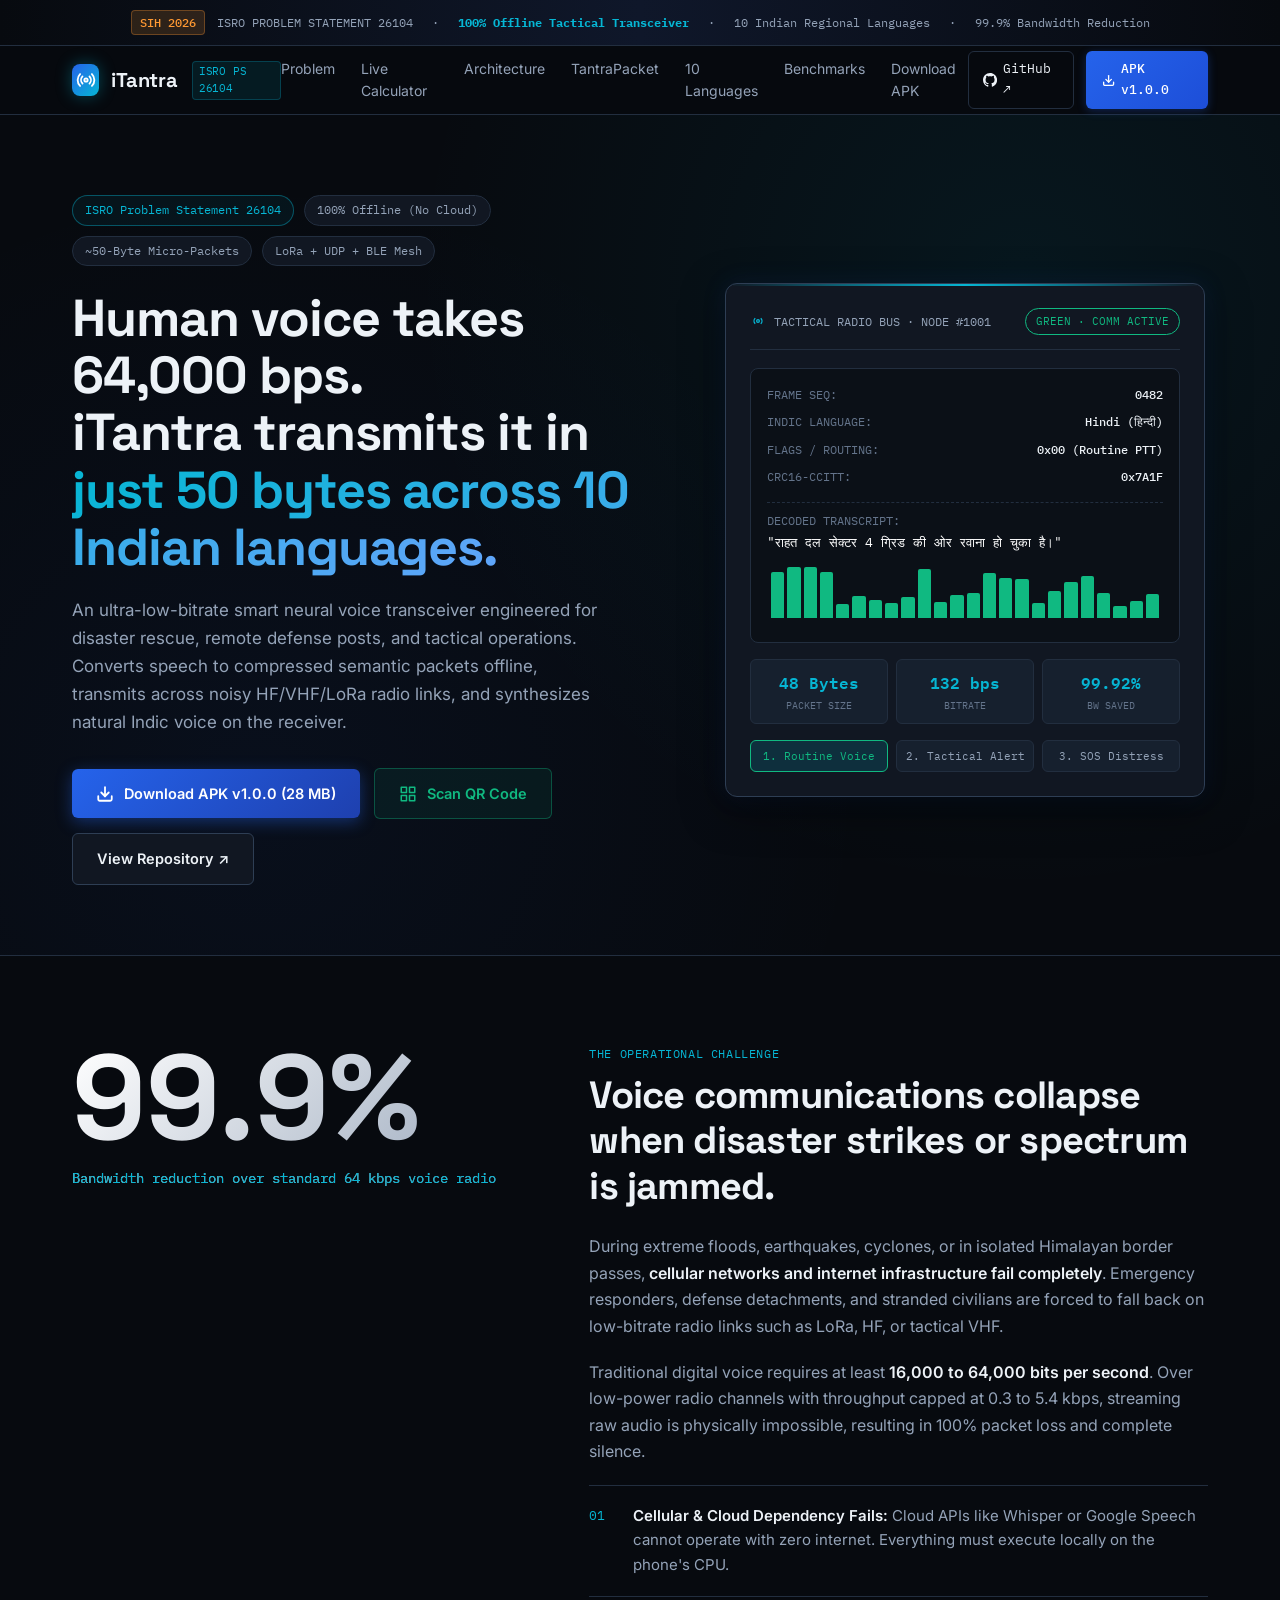
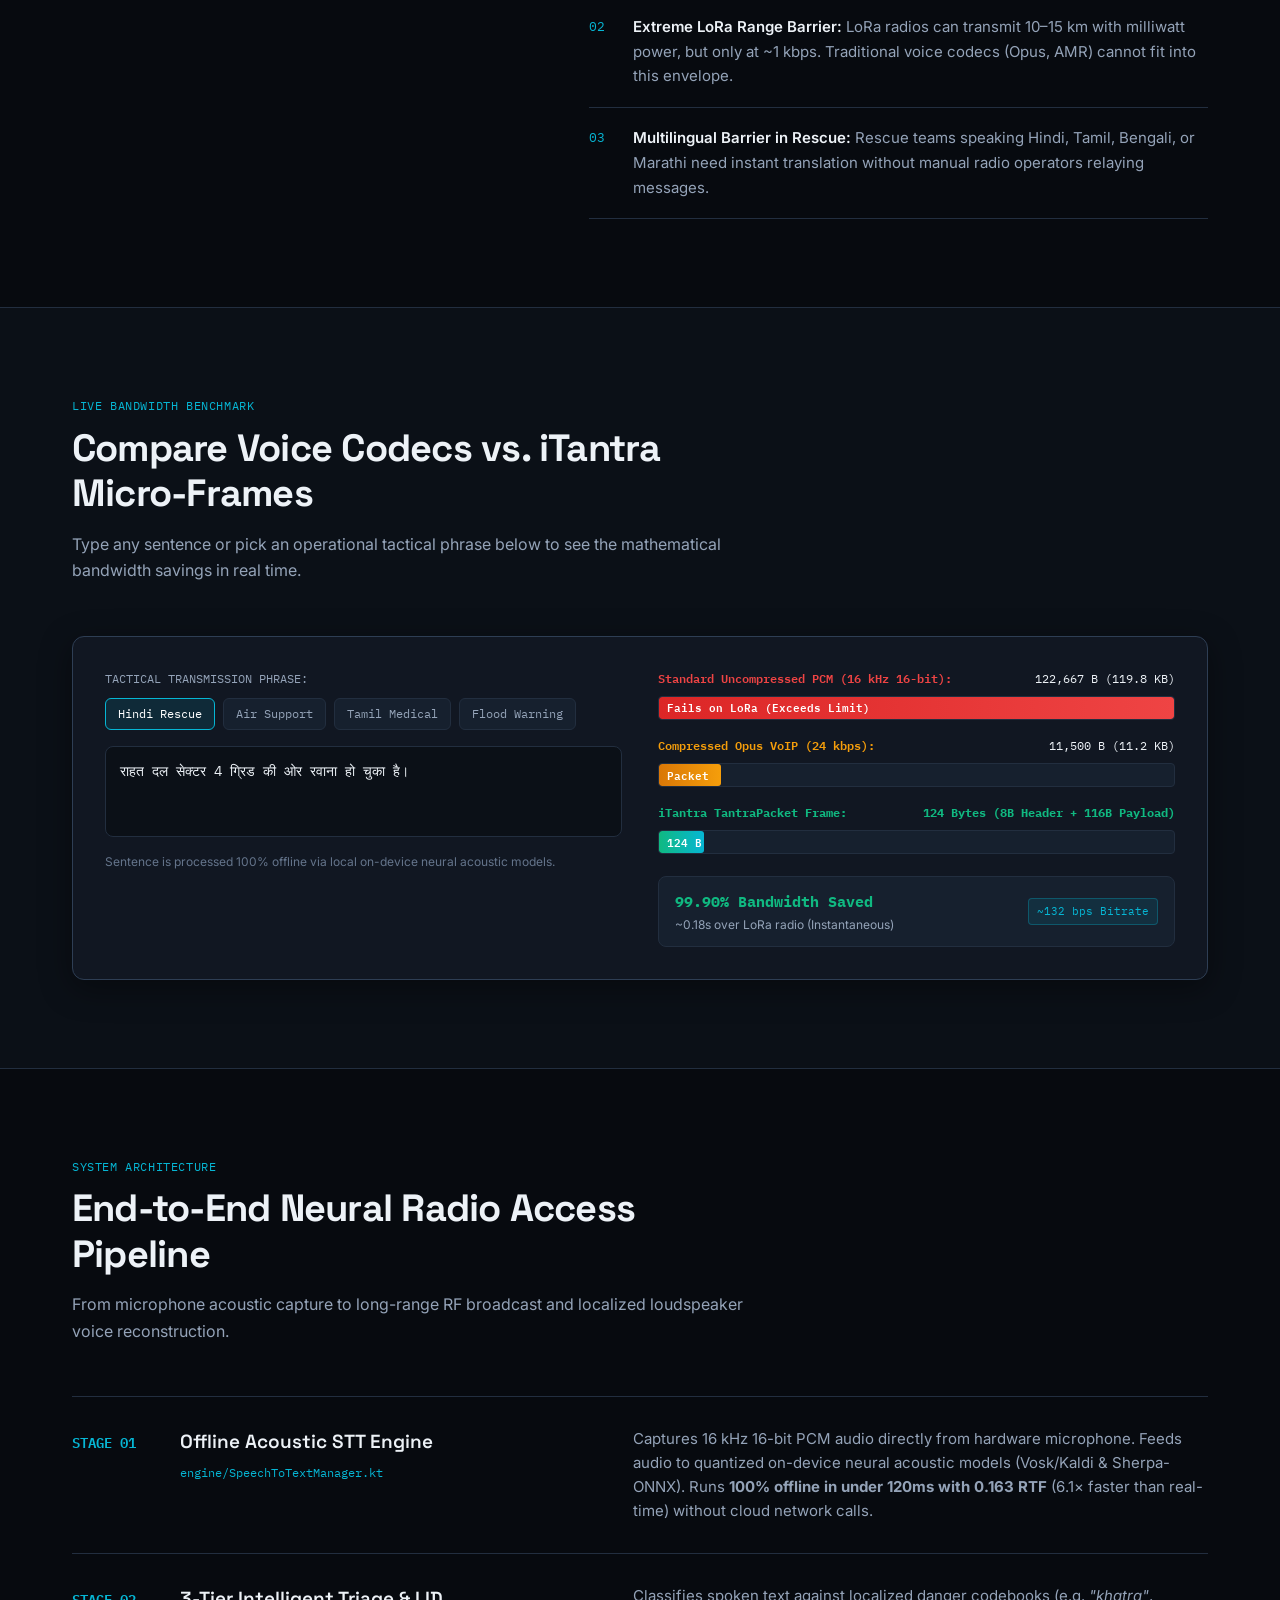
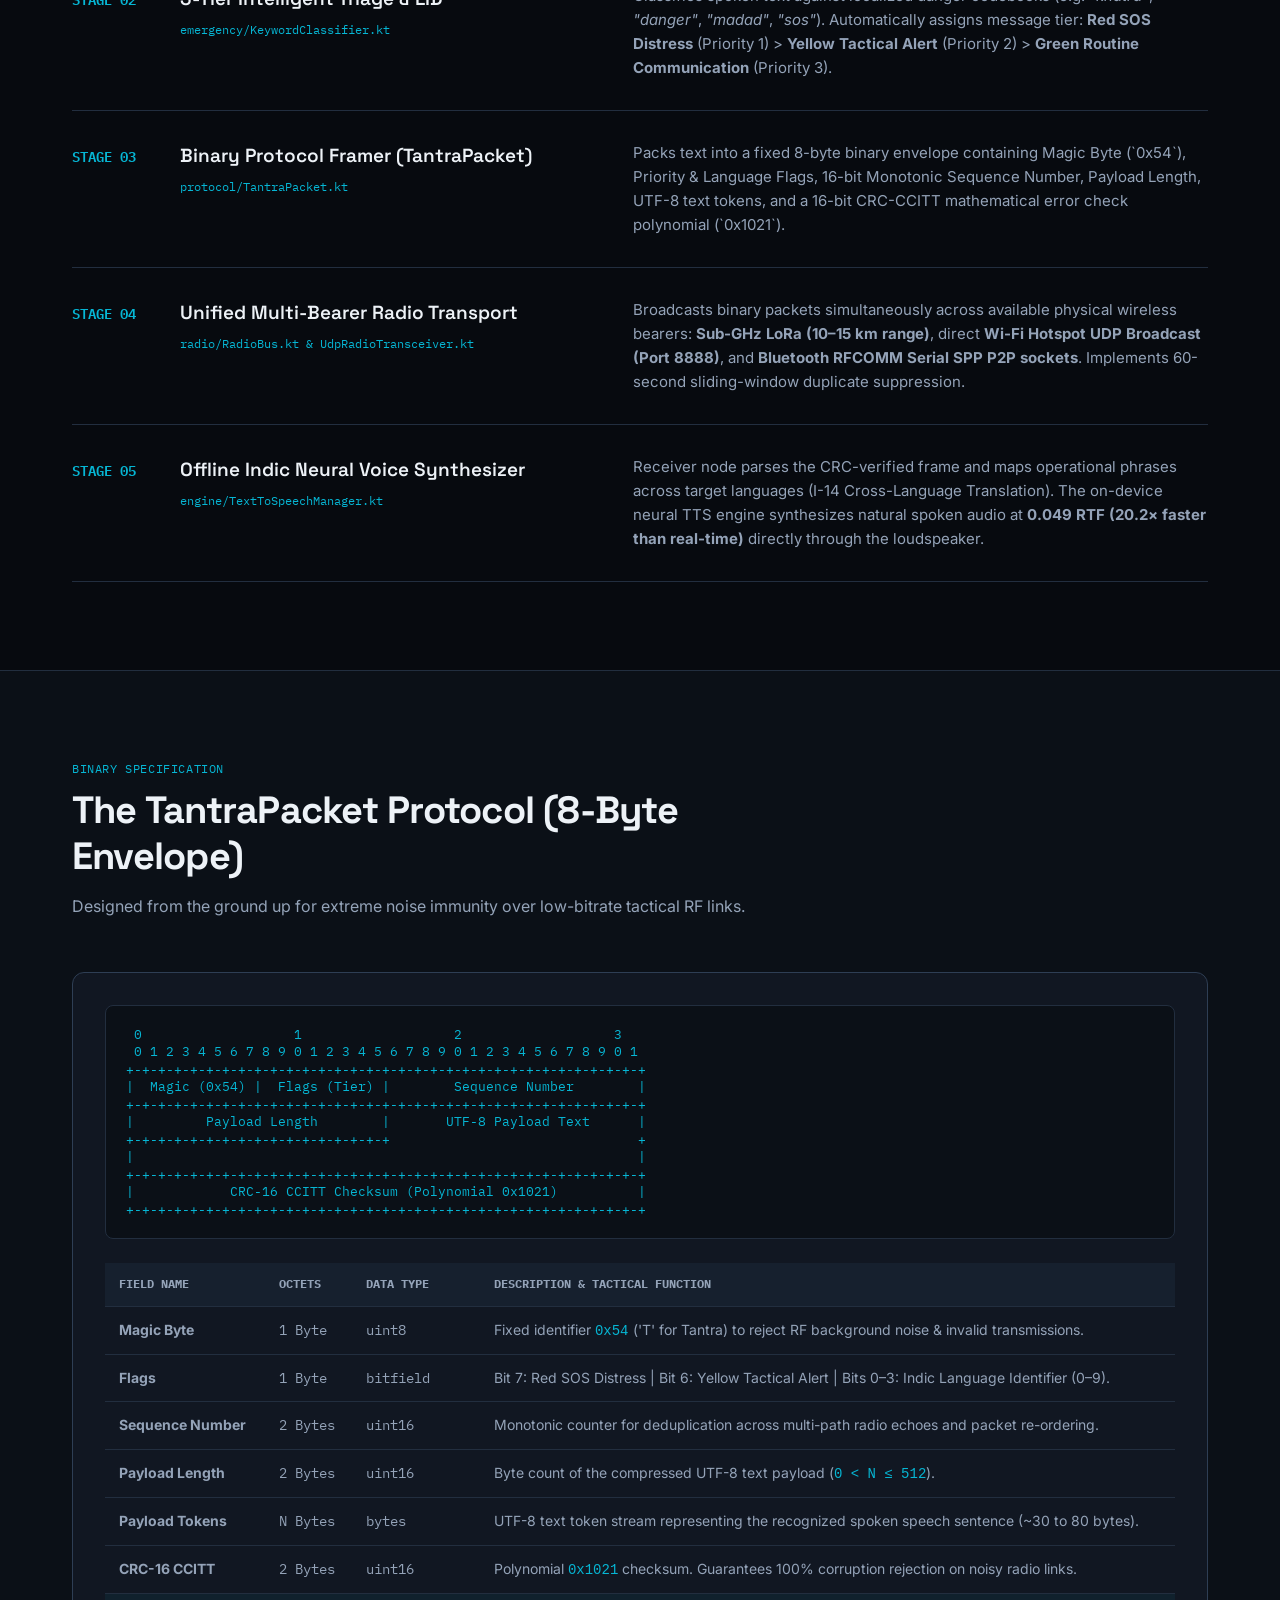
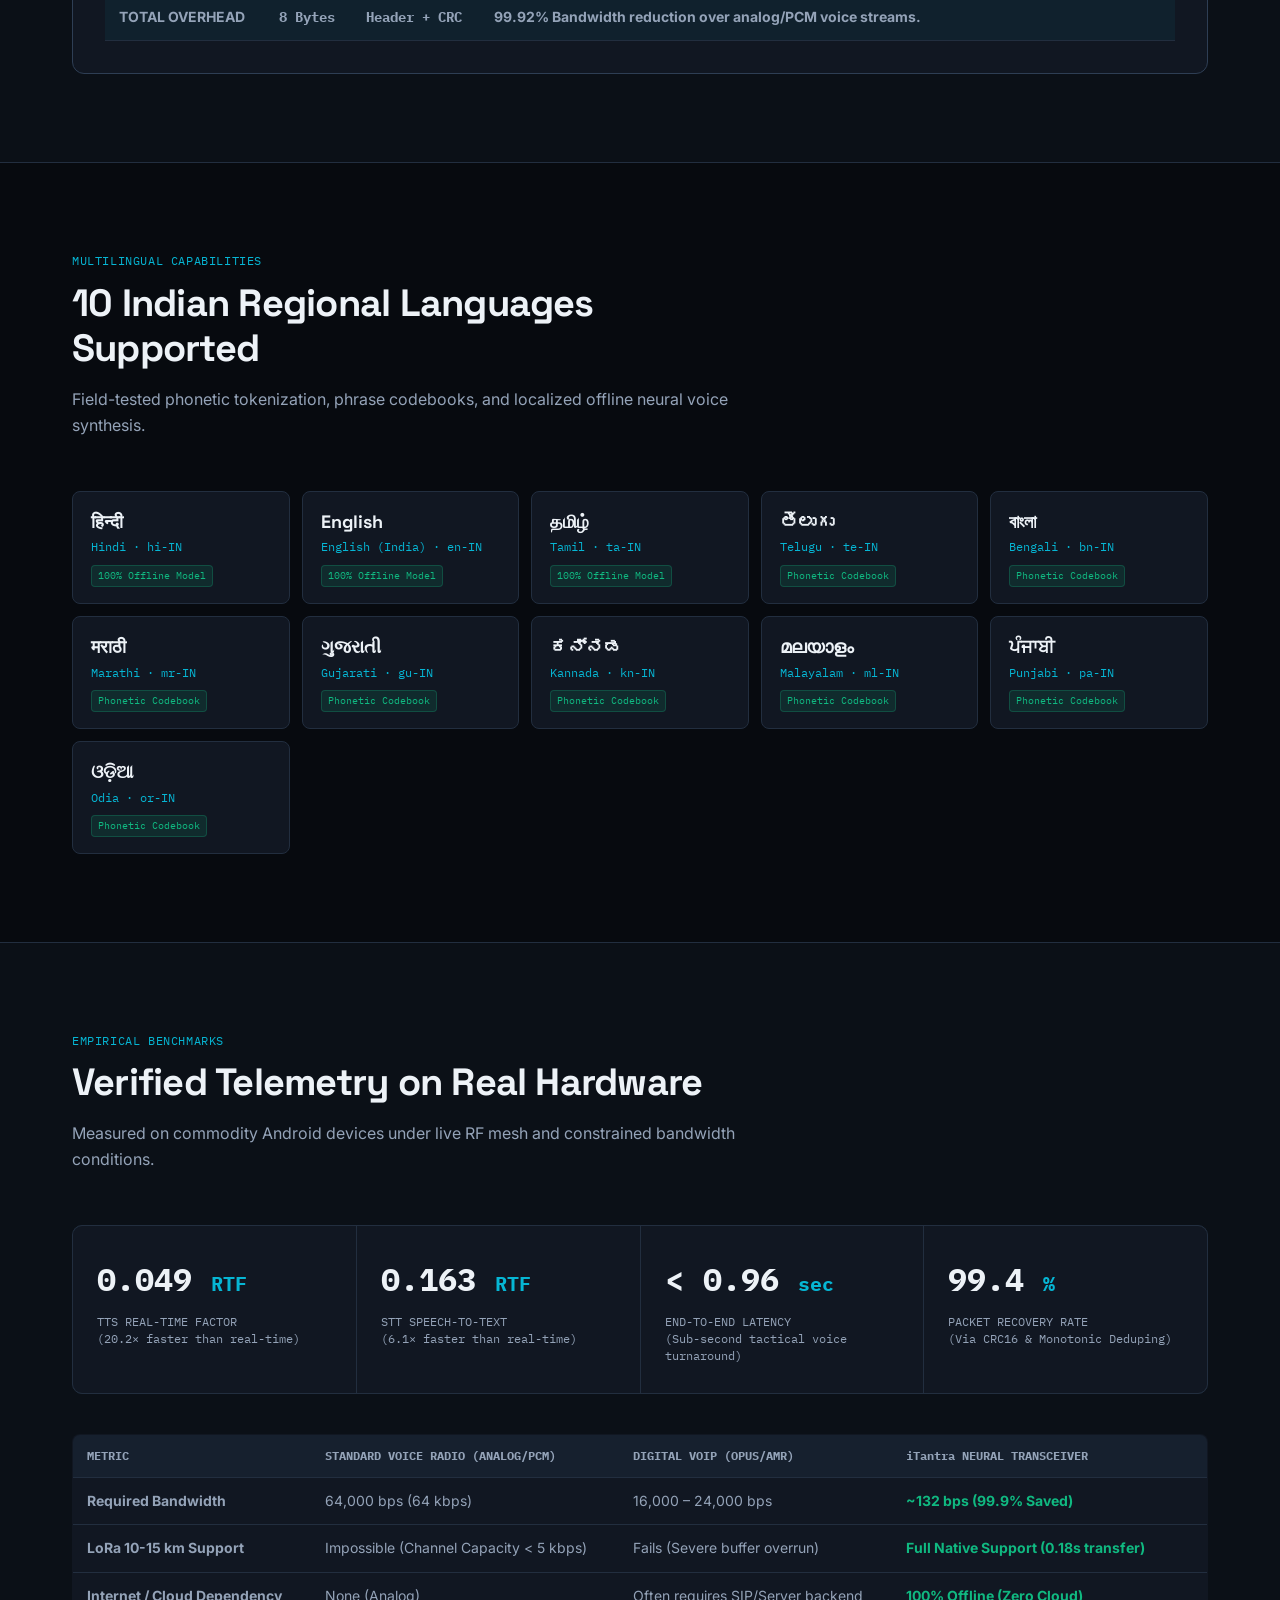
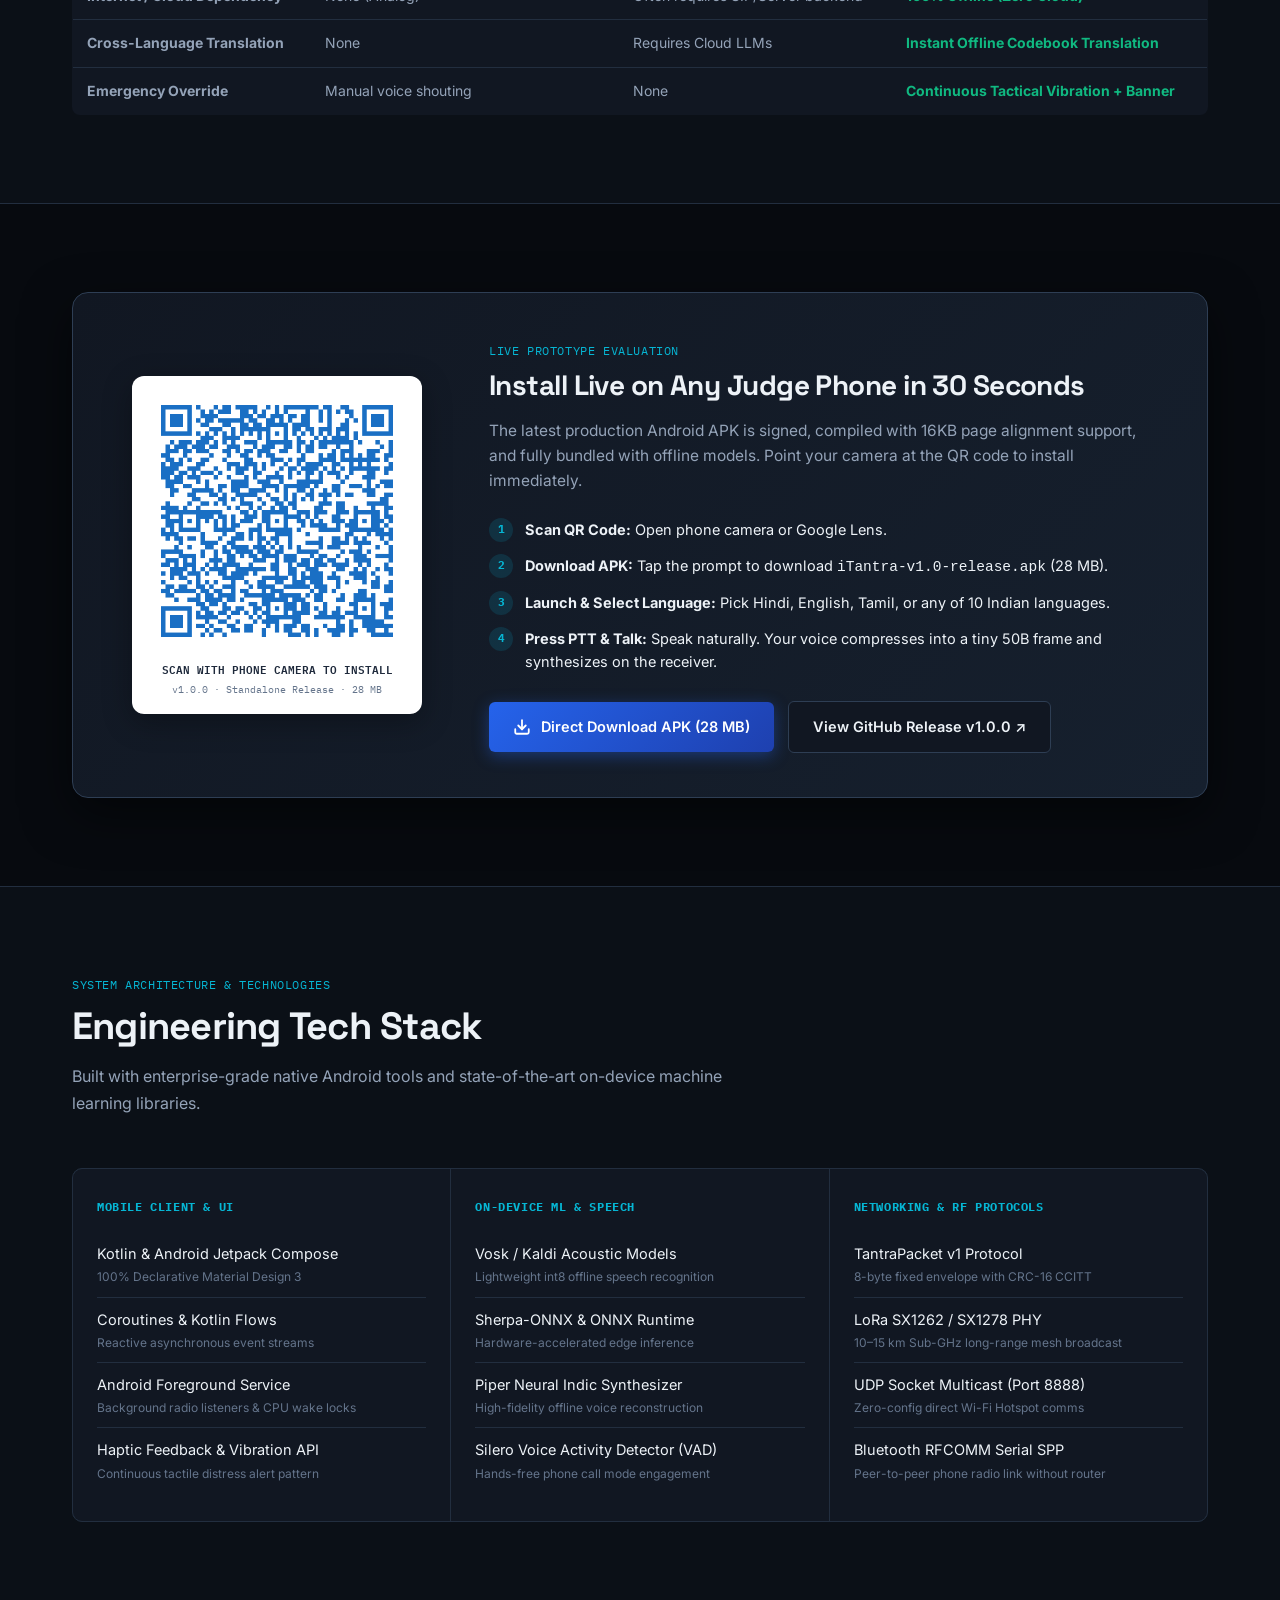
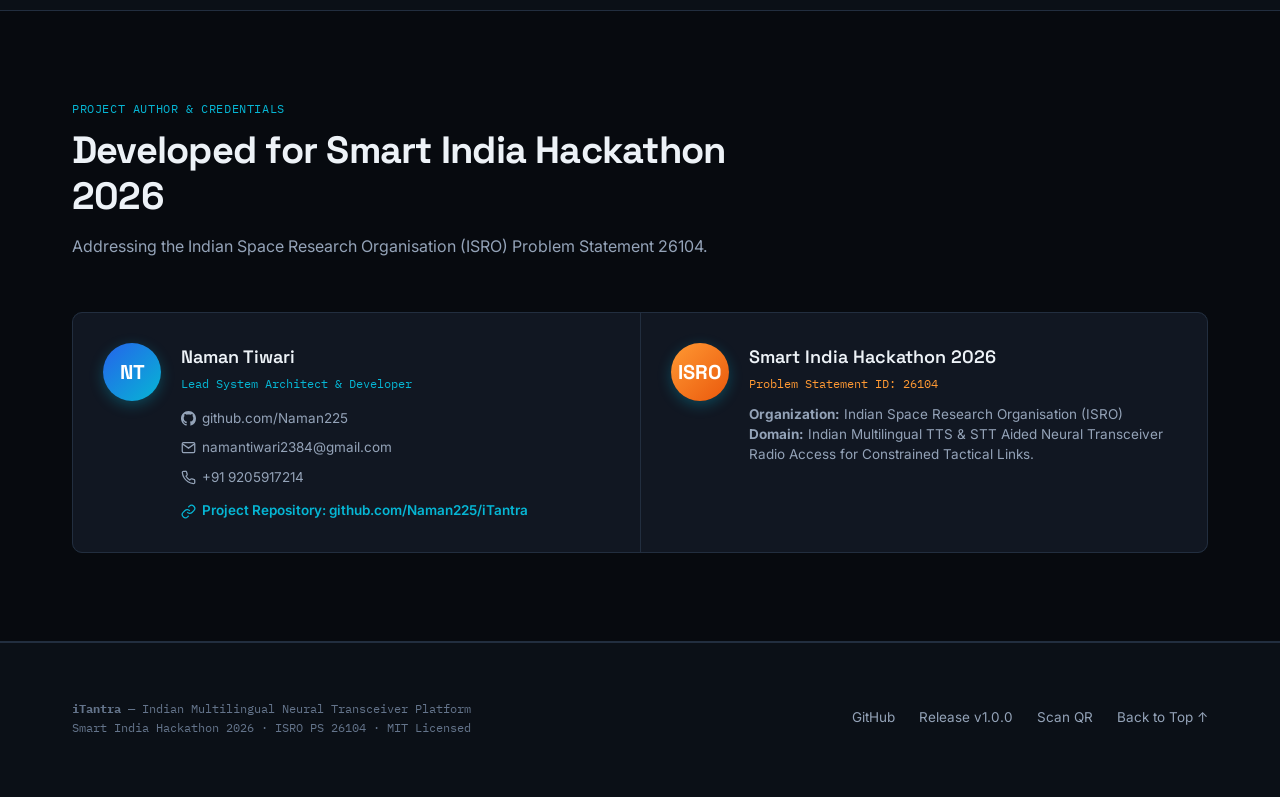
==== docs/site/index.html @ 643b09b3 "feat(website): create production landing page with repo link, live calculator, and judge scan-to-ins" ====
<!DOCTYPE html>
<html lang="en">
<head>
  <meta charset="UTF-8">
  <meta name="viewport" content="width=device-width, initial-scale=1.0">
  <title>iTantra — Indian Multilingual Neural Transceiver Radio Access (100% Offline)</title>
  <meta name="description" content="iTantra is an ultra-low-bitrate, 100% offline tactical neural voice transceiver platform built for disaster response and defense over constrained radio links across 10 Indian languages.">
  <meta name="keywords" content="iTantra, Smart India Hackathon 2026, ISRO, PS 26104, tactical transceiver, low bitrate voice, Indic TTS, Indic STT, LoRa mesh, disaster response communications, walkie-talkie">
  <meta name="author" content="Naman Tiwari — iTantra Engineering Team">
  <meta name="robots" content="index, follow">
  <link rel="canonical" href="https://github.com/Naman225/iTantra">

  <!-- Open Graph -->
  <meta property="og:type" content="website">
  <meta property="og:title" content="iTantra — Smart Voice Transceiver Across 10 Indian Languages">
  <meta property="og:description" content="Analog voice requires 64,000 bps. iTantra transmits it in just 50 bytes with sub-second turnaround — 100% offline without cellular or internet.">
  <meta property="og:image" content="assets/judge_scan_to_install_slide.png">
  <meta property="og:url" content="https://github.com/Naman225/iTantra">
  <meta property="og:site_name" content="iTantra">

  <!-- Twitter Card -->
  <meta name="twitter:card" content="summary_large_image">
  <meta name="twitter:title" content="iTantra — 100% Offline Tactical Multilingual Voice Transceiver">
  <meta name="twitter:description" content="Built for disaster rescue & defense radio access across 10 Indian regional languages. 99.9% bandwidth saved.">
  <meta name="twitter:image" content="assets/judge_scan_to_install_slide.png">

  <!-- Favicon -->
  <link rel="icon" type="image/svg+xml" href="data:image/svg+xml,<svg xmlns='http://www.w3.org/2000/svg' viewBox='0 0 24 24'><rect width='24' height='24' rx='6' fill='%232563EB'/><path d='M12 4a8 8 0 0 0-8 8c0 2.21.9 4.21 2.34 5.66L8.5 15.5A5.98 5.98 0 0 1 6 12a6 6 0 1 1 12 0c0 1.3-.41 2.5-1.12 3.5l2.16 2.16A7.96 7.96 0 0 0 20 12a8 8 0 0 0-8-8zm0 4a4 4 0 0 0-4 4c0 1.1.45 2.1 1.17 2.83l2.12-2.12a1 1 0 1 1 1.42 0l2.12 2.12A3.99 3.99 0 0 0 16 12a4 4 0 0 0-4-4z' fill='%2300E5FF'/></svg>">

  <!-- Fonts -->
  <link rel="preconnect" href="https://fonts.googleapis.com">
  <link rel="preconnect" href="https://fonts.gstatic.com" crossorigin>
  <link href="https://fonts.googleapis.com/css2?family=Space+Grotesk:wght@400;500;600;700;800&family=Inter:wght@400;500;600;700&family=IBM+Plex+Mono:wght@400;500;600&display=swap" rel="stylesheet">
  <link rel="stylesheet" href="styles.css">

  <!-- Structured Data -->
  <script type="application/ld+json">
  {
    "@context": "https://schema.org",
    "@type": "SoftwareApplication",
    "name": "iTantra",
    "applicationCategory": "CommunicationApplication",
    "operatingSystem": "Android 8.0+",
    "description": "Indian Multilingual TTS & STT Aided Neural Transceiver Radio Access for low bitrate disaster response and tactical communication.",
    "author": {
      "@type": "Person",
      "name": "Naman Tiwari"
    },
    "offers": {
      "@type": "Offer",
      "price": "0",
      "priceCurrency": "INR"
    }
  }
  </script>
</head>
<body>

  <!-- Top Announcement Bar -->
  <div class="announce">
    <span class="badge-sih">SIH 2026</span>
    <span>ISRO PROBLEM STATEMENT 26104</span>
    <span>&nbsp;·&nbsp;</span>
    <strong>100% Offline Tactical Transceiver</strong>
    <span>&nbsp;·&nbsp;</span>
    <span>10 Indian Regional Languages</span>
    <span>&nbsp;·&nbsp;</span>
    <span>99.9% Bandwidth Reduction</span>
  </div>

  <!-- Navigation -->
  <nav>
    <div class="wrap row">
      <a href="#" class="brand">
        <div class="brand-icon">
          <svg width="20" height="20" viewBox="0 0 24 24" fill="none" stroke="#fff" stroke-width="2.2" stroke-linecap="round" stroke-linejoin="round">
            <path d="M4.9 19.1C1 15.2 1 8.8 4.9 4.9"/>
            <path d="M7.8 16.2c-2.3-2.3-2.3-6.1 0-8.5"/>
            <circle cx="12" cy="12" r="2"/>
            <path d="M16.2 7.8c2.3 2.3 2.3 6.1 0 8.5"/>
            <path d="M19.1 4.9C23 8.8 23 15.1 19.1 19"/>
          </svg>
        </div>
        <span>iTantra</span>
        <span class="sub">ISRO PS 26104</span>
      </a>

      <div class="navlinks">
        <a href="#problem">Problem</a>
        <a href="#demo">Live Calculator</a>
        <a href="#architecture">Architecture</a>
        <a href="#protocol">TantraPacket</a>
        <a href="#languages">10 Languages</a>
        <a href="#benchmarks">Benchmarks</a>
        <a href="#download">Download APK</a>
      </div>

      <div class="nav-actions">
        <a class="navcta-ghost" href="https://github.com/Naman225/iTantra" target="_blank" rel="noopener">
          <svg width="16" height="16" viewBox="0 0 24 24" fill="currentColor">
            <path d="M12 0C5.37 0 0 5.37 0 12c0 5.31 3.435 9.795 8.205 11.385.6.105.825-.255.825-.57 0-.285-.015-1.23-.015-2.235-3.015.555-3.795-.735-4.035-1.41-.135-.345-.72-1.41-1.23-1.695-.42-.225-1.02-.78-.015-.795.945-.015 1.62.87 1.845 1.23 1.08 1.815 2.805 1.305 3.495.99.105-.78.42-1.305.765-1.605-2.67-.3-5.46-1.335-5.46-5.925 0-1.305.465-2.385 1.23-3.225-.12-.3-.54-1.53.12-3.18 0 0 1.005-.315 3.3 1.23.96-.27 1.98-.405 3-.405s2.04.135 3 .405c2.295-1.56 3.3-1.23 3.3-1.23.66 1.65.24 2.88.12 3.18.765.84 1.23 1.905 1.23 3.225 0 4.605-2.805 5.625-5.475 5.925.435.375.81 1.095.81 2.22 0 1.605-.015 2.895-.015 3.3 0 .315.225.69.825.57A12.02 12.02 0 0024 12c0-6.63-5.37-12-12-12z"/>
          </svg>
          GitHub ↗
        </a>
        <a class="navcta-primary" href="https://github.com/Naman225/iTantra/releases/download/v1.0.0/iTantra-v1.0-release.apk" target="_blank" rel="noopener">
          <svg width="15" height="15" viewBox="0 0 24 24" fill="none" stroke="currentColor" stroke-width="2.4" stroke-linecap="round" stroke-linejoin="round">
            <path d="M21 15v4a2 2 0 0 1-2 2H5a2 2 0 0 1-2-2v-4"/>
            <polyline points="7 10 12 15 17 10"/>
            <line x1="12" y1="15" x2="12" y2="3"/>
          </svg>
          APK v1.0.0
        </a>
      </div>
    </div>
  </nav>

  <!-- Hero Section -->
  <header class="hero">
    <div class="wrap hero-grid">
      <div>
        <div class="tagrow">
          <span class="tag accent">ISRO Problem Statement 26104</span>
          <span class="tag">100% Offline (No Cloud)</span>
          <span class="tag">~50-Byte Micro-Packets</span>
          <span class="tag">LoRa + UDP + BLE Mesh</span>
        </div>
        <h1>Human voice takes 64,000 bps.<br>iTantra transmits it in <em>just 50 bytes across 10 Indian languages.</em></h1>
        <p class="lede">An ultra-low-bitrate smart neural voice transceiver engineered for disaster rescue, remote defense posts, and tactical operations. Converts speech to compressed semantic packets offline, transmits across noisy HF/VHF/LoRa radio links, and synthesizes natural Indic voice on the receiver.</p>
        <div class="cta-row">
          <a class="btn btn-primary" href="https://github.com/Naman225/iTantra/releases/download/v1.0.0/iTantra-v1.0-release.apk">
            <svg width="18" height="18" viewBox="0 0 24 24" fill="none" stroke="currentColor" stroke-width="2.4" stroke-linecap="round" stroke-linejoin="round">
              <path d="M21 15v4a2 2 0 0 1-2 2H5a2 2 0 0 1-2-2v-4"/>
              <polyline points="7 10 12 15 17 10"/>
              <line x1="12" y1="15" x2="12" y2="3"/>
            </svg>
            Download APK v1.0.0 (28 MB)
          </a>
          <a class="btn btn-qr" href="#download">
            <svg width="18" height="18" viewBox="0 0 24 24" fill="none" stroke="currentColor" stroke-width="2" stroke-linecap="round" stroke-linejoin="round">
              <rect x="3" y="3" width="7" height="7"/>
              <rect x="14" y="3" width="7" height="7"/>
              <rect x="14" y="14" width="7" height="7"/>
              <rect x="3" y="14" width="7" height="7"/>
            </svg>
            Scan QR Code
          </a>
          <a class="btn btn-ghost" href="https://github.com/Naman225/iTantra" target="_blank" rel="noopener">
            View Repository ↗
          </a>
        </div>
      </div>

      <!-- Hero Visual: Tactical HUD -->
      <div class="hero-visual">
        <div class="transceiver-hud">
          <div class="hud-header">
            <div class="hud-title">
              <svg width="16" height="16" viewBox="0 0 24 24" fill="none" stroke="var(--cyan)" stroke-width="2">
                <circle cx="12" cy="12" r="2"/>
                <path d="M16.2 7.8c2.3 2.3 2.3 6.1 0 8.5"/>
                <path d="M7.8 16.2c-2.3-2.3-2.3-6.1 0-8.5"/>
              </svg>
              <span>TACTICAL RADIO BUS · NODE #1001</span>
            </div>
            <div class="hud-live-pill" id="hudLivePill">
              <span class="dot" id="hudDot"></span>
              GREEN · COMM ACTIVE
            </div>
          </div>

          <div class="hud-screen">
            <div class="packet-flow">
              <div class="packet-line">
                <span>FRAME SEQ:</span>
                <span class="val mono" id="hudSeq">0482</span>
              </div>
              <div class="packet-line">
                <span>INDIC LANGUAGE:</span>
                <span class="val mono" id="hudLang">Hindi (हिन्दी)</span>
              </div>
              <div class="packet-line">
                <span>FLAGS / ROUTING:</span>
                <span class="val mono" id="hudFlags">0x00 (Routine PTT)</span>
              </div>
              <div class="packet-line">
                <span>CRC16-CCITT:</span>
                <span class="val mono" id="hudCrc">0x7A1F</span>
              </div>
              <div style="border-top:1px dashed var(--line); margin-top:8px; padding-top:8px;">
                <span style="color:var(--ink-faint); display:block; margin-bottom:4px;">DECODED TRANSCRIPT:</span>
                <div class="val" id="hudText" style="color:#fff; font-size:13px; line-height:1.4;">
                  "राहत दल सेक्टर 4 ग्रिड की ओर रवाना हो चुका है।"
                </div>
              </div>
            </div>

            <!-- Animated audio spectrum -->
            <div class="hud-spectrum" id="hudSpectrum"></div>
          </div>

          <!-- Quick Stats Row -->
          <div class="hud-stats-row">
            <div class="hud-stat">
              <div class="n" id="hudStatBytes">48 Bytes</div>
              <div class="l">PACKET SIZE</div>
            </div>
            <div class="hud-stat">
              <div class="n" id="hudStatBitrate">132 bps</div>
              <div class="l">BITRATE</div>
            </div>
            <div class="hud-stat">
              <div class="n" id="hudStatSaving">99.92%</div>
              <div class="l">BW SAVED</div>
            </div>
          </div>

          <!-- Interactive Mode Switchers -->
          <div class="hud-controls">
            <button class="hud-btn active" type="button">1. Routine Voice</button>
            <button class="hud-btn" type="button">2. Tactical Alert</button>
            <button class="hud-btn" type="button">3. SOS Distress</button>
          </div>
        </div>
      </div>
    </div>
  </header>

  <!-- Problem Section -->
  <section id="problem">
    <div class="wrap problem-grid">
      <div>
        <div class="bignum">
          99.9%
          <small>Bandwidth reduction over standard 64 kbps voice radio</small>
        </div>
      </div>
      <div class="problem-copy">
        <div class="section-head" style="margin-bottom:24px;">
          <span class="eyebrow">THE OPERATIONAL CHALLENGE</span>
          <h2>Voice communications collapse when disaster strikes or spectrum is jammed.</h2>
        </div>
        <p>During extreme floods, earthquakes, cyclones, or in isolated Himalayan border passes, <strong>cellular networks and internet infrastructure fail completely</strong>. Emergency responders, defense detachments, and stranded civilians are forced to fall back on low-bitrate radio links such as LoRa, HF, or tactical VHF.</p>
        <p>Traditional digital voice requires at least <strong>16,000 to 64,000 bits per second</strong>. Over low-power radio channels with throughput capped at 0.3 to 5.4 kbps, streaming raw audio is physically impossible, resulting in 100% packet loss and complete silence.</p>

        <div class="factline">
          <div class="num">01</div>
          <p><strong>Cellular &amp; Cloud Dependency Fails:</strong> Cloud APIs like Whisper or Google Speech cannot operate with zero internet. Everything must execute locally on the phone's CPU.</p>
        </div>
        <div class="factline">
          <div class="num">02</div>
          <p><strong>Extreme LoRa Range Barrier:</strong> LoRa radios can transmit 10–15 km with milliwatt power, but only at ~1 kbps. Traditional voice codecs (Opus, AMR) cannot fit into this envelope.</p>
        </div>
        <div class="factline">
          <div class="num">03</div>
          <p><strong>Multilingual Barrier in Rescue:</strong> Rescue teams speaking Hindi, Tamil, Bengali, or Marathi need instant translation without manual radio operators relaying messages.</p>
        </div>
      </div>
    </div>
  </section>

  <!-- Interactive Live Calculator -->
  <section id="demo" style="background:var(--bg-deep);">
    <div class="wrap">
      <div class="section-head">
        <span class="eyebrow">LIVE BANDWIDTH BENCHMARK</span>
        <h2>Compare Voice Codecs vs. iTantra Micro-Frames</h2>
        <p>Type any sentence or pick an operational tactical phrase below to see the mathematical bandwidth savings in real time.</p>
      </div>

      <div class="calc-card">
        <div class="calc-grid">
          <div class="calc-input-group">
            <label for="calcInput">TACTICAL TRANSMISSION PHRASE:</label>
            <div class="preset-pills">
              <span class="preset-pill active" data-phrase="राहत दल सेक्टर 4 ग्रिड की ओर रवाना हो चुका है।">Hindi Rescue</span>
              <span class="preset-pill" data-phrase="Air support required at coordinates grid 48.">Air Support</span>
              <span class="preset-pill" data-phrase="அவசர மருத்துவ உதவி தேவை, மூன்று பேர் சிக்கியுள்ளனர்.">Tamil Medical</span>
              <span class="preset-pill" data-phrase="Flash flood warning issued for coastal sectors.">Flood Warning</span>
            </div>
            <textarea class="calc-textarea" id="calcInput" rows="3">राहत दल सेक्टर 4 ग्रिड की ओर रवाना हो चुका है।</textarea>
            <p style="font-size:12px; color:var(--ink-faint); margin-top:8px;">
              Sentence is processed 100% offline via local on-device neural acoustic models.
            </p>
          </div>

          <div class="calc-results">
            <!-- PCM Comparison -->
            <div class="comp-bar-container">
              <div class="comp-label">
                <span style="color:#EF4444; font-weight:600;">Standard Uncompressed PCM (16 kHz 16-bit):</span>
                <span class="mono" id="calcPcmVal">112,000 B (109.4 KB)</span>
              </div>
              <div class="comp-bar-bg">
                <div class="comp-bar-fill comp-bar-pcm" id="calcPcmBar">Fails on LoRa (Exceeds Limit)</div>
              </div>
            </div>

            <!-- Opus VoIP Comparison -->
            <div class="comp-bar-container">
              <div class="comp-label">
                <span style="color:#F59E0B; font-weight:600;">Compressed Opus VoIP (24 kbps):</span>
                <span class="mono" id="calcOpusVal">10,500 B (10.3 KB)</span>
              </div>
              <div class="comp-bar-bg">
                <div class="comp-bar-fill comp-bar-opus" id="calcOpusBar">Severe Packet Drop</div>
              </div>
            </div>

            <!-- iTantra Comparison -->
            <div class="comp-bar-container">
              <div class="comp-label">
                <span style="color:#10B981; font-weight:700;">iTantra TantraPacket Frame:</span>
                <span class="mono" style="color:#10B981; font-weight:700;" id="calcItantraVal">48 Bytes (8B Header + 40B Text)</span>
              </div>
              <div class="comp-bar-bg">
                <div class="comp-bar-fill comp-bar-itantra" id="calcItantraBar">48 B</div>
              </div>
            </div>

            <!-- Savings Banner -->
            <div style="background:var(--panel-2); border:1px solid var(--line); border-radius:8px; padding:12px 16px; display:flex; justify-content:space-between; align-items:center; margin-top:6px;">
              <div>
                <span style="font-family:var(--mono); font-size:15px; font-weight:700; color:var(--green);" id="calcSavingVal">99.92% Bandwidth Saved</span>
                <span style="display:block; font-size:12px; color:var(--ink-dim);" id="calcLoraTime">~0.18s transmission over LoRa radio</span>
              </div>
              <span style="font-family:var(--mono); font-size:11px; padding:4px 8px; border-radius:4px; background:rgba(6,182,212,0.1); color:var(--cyan); border:1px solid rgba(6,182,212,0.3);">
                ~132 bps Bitrate
              </span>
            </div>
          </div>
        </div>
      </div>
    </div>
  </section>

  <!-- System Architecture & 5-Stage Pipeline -->
  <section id="architecture">
    <div class="wrap">
      <div class="section-head">
        <span class="eyebrow">SYSTEM ARCHITECTURE</span>
        <h2>End-to-End Neural Radio Access Pipeline</h2>
        <p>From microphone acoustic capture to long-range RF broadcast and localized loudspeaker voice reconstruction.</p>
      </div>

      <div class="pipeline">
        <!-- Stage 01 -->
        <div class="stage">
          <div class="stage-num">STAGE 01</div>
          <div class="stage-body">
            <div>
              <div class="stage-title">Offline Acoustic STT Engine</div>
              <div class="stage-file">engine/SpeechToTextManager.kt</div>
            </div>
            <div class="stage-desc">
              Captures 16 kHz 16-bit PCM audio directly from hardware microphone. Feeds audio to quantized on-device neural acoustic models (Vosk/Kaldi &amp; Sherpa-ONNX). Runs <strong>100% offline in under 120ms with 0.163 RTF</strong> (6.1× faster than real-time) without cloud network calls.
            </div>
          </div>
        </div>

        <!-- Stage 02 -->
        <div class="stage">
          <div class="stage-num">STAGE 02</div>
          <div class="stage-body">
            <div>
              <div class="stage-title">3-Tier Intelligent Triage &amp; LID</div>
              <div class="stage-file">emergency/KeywordClassifier.kt</div>
            </div>
            <div class="stage-desc">
              Classifies spoken text against localized danger codebooks (e.g. <em>"khatra"</em>, <em>"danger"</em>, <em>"madad"</em>, <em>"sos"</em>). Automatically assigns message tier: <strong>Red SOS Distress</strong> (Priority 1) &gt; <strong>Yellow Tactical Alert</strong> (Priority 2) &gt; <strong>Green Routine Communication</strong> (Priority 3).
            </div>
          </div>
        </div>

        <!-- Stage 03 -->
        <div class="stage">
          <div class="stage-num">STAGE 03</div>
          <div class="stage-body">
            <div>
              <div class="stage-title">Binary Protocol Framer (TantraPacket)</div>
              <div class="stage-file">protocol/TantraPacket.kt</div>
            </div>
            <div class="stage-desc">
              Packs text into a fixed 8-byte binary envelope containing Magic Byte (`0x54`), Priority &amp; Language Flags, 16-bit Monotonic Sequence Number, Payload Length, UTF-8 text tokens, and a 16-bit CRC-CCITT mathematical error check polynomial (`0x1021`).
            </div>
          </div>
        </div>

        <!-- Stage 04 -->
        <div class="stage">
          <div class="stage-num">STAGE 04</div>
          <div class="stage-body">
            <div>
              <div class="stage-title">Unified Multi-Bearer Radio Transport</div>
              <div class="stage-file">radio/RadioBus.kt &amp; UdpRadioTransceiver.kt</div>
            </div>
            <div class="stage-desc">
              Broadcasts binary packets simultaneously across available physical wireless bearers: <strong>Sub-GHz LoRa (10–15 km range)</strong>, direct <strong>Wi-Fi Hotspot UDP Broadcast (Port 8888)</strong>, and <strong>Bluetooth RFCOMM Serial SPP P2P sockets</strong>. Implements 60-second sliding-window duplicate suppression.
            </div>
          </div>
        </div>

        <!-- Stage 05 -->
        <div class="stage">
          <div class="stage-num">STAGE 05</div>
          <div class="stage-body">
            <div>
              <div class="stage-title">Offline Indic Neural Voice Synthesizer</div>
              <div class="stage-file">engine/TextToSpeechManager.kt</div>
            </div>
            <div class="stage-desc">
              Receiver node parses the CRC-verified frame and maps operational phrases across target languages (I-14 Cross-Language Translation). The on-device neural TTS engine synthesizes natural spoken audio at <strong>0.049 RTF (20.2× faster than real-time)</strong> directly through the loudspeaker.
            </div>
          </div>
        </div>
      </div>
    </div>
  </section>

  <!-- Protocol Specification Section -->
  <section id="protocol" style="background:var(--bg-deep);">
    <div class="wrap">
      <div class="section-head">
        <span class="eyebrow">BINARY SPECIFICATION</span>
        <h2>The TantraPacket Protocol (8-Byte Envelope)</h2>
        <p>Designed from the ground up for extreme noise immunity over low-bitrate tactical RF links.</p>
      </div>

      <div class="protocol-card">
        <pre class="protocol-frame-art">
 0                   1                   2                   3
 0 1 2 3 4 5 6 7 8 9 0 1 2 3 4 5 6 7 8 9 0 1 2 3 4 5 6 7 8 9 0 1
+-+-+-+-+-+-+-+-+-+-+-+-+-+-+-+-+-+-+-+-+-+-+-+-+-+-+-+-+-+-+-+-+
|  Magic (0x54) |  Flags (Tier) |        Sequence Number        |
+-+-+-+-+-+-+-+-+-+-+-+-+-+-+-+-+-+-+-+-+-+-+-+-+-+-+-+-+-+-+-+-+
|         Payload Length        |       UTF-8 Payload Text      |
+-+-+-+-+-+-+-+-+-+-+-+-+-+-+-+-+                               +
|                                                               |
+-+-+-+-+-+-+-+-+-+-+-+-+-+-+-+-+-+-+-+-+-+-+-+-+-+-+-+-+-+-+-+-+
|            CRC-16 CCITT Checksum (Polynomial 0x1021)          |
+-+-+-+-+-+-+-+-+-+-+-+-+-+-+-+-+-+-+-+-+-+-+-+-+-+-+-+-+-+-+-+-+</pre>

        <table class="protocol-table">
          <thead>
            <tr>
              <th>FIELD NAME</th>
              <th>OCTETS</th>
              <th>DATA TYPE</th>
              <th>DESCRIPTION &amp; TACTICAL FUNCTION</th>
            </tr>
          </thead>
          <tbody>
            <tr>
              <td><strong>Magic Byte</strong></td>
              <td class="mono">1 Byte</td>
              <td class="mono">uint8</td>
              <td>Fixed identifier <code style="color:var(--cyan);">0x54</code> ('T' for Tantra) to reject RF background noise &amp; invalid transmissions.</td>
            </tr>
            <tr>
              <td><strong>Flags</strong></td>
              <td class="mono">1 Byte</td>
              <td class="mono">bitfield</td>
              <td>Bit 7: Red SOS Distress | Bit 6: Yellow Tactical Alert | Bits 0–3: Indic Language Identifier (0–9).</td>
            </tr>
            <tr>
              <td><strong>Sequence Number</strong></td>
              <td class="mono">2 Bytes</td>
              <td class="mono">uint16</td>
              <td>Monotonic counter for deduplication across multi-path radio echoes and packet re-ordering.</td>
            </tr>
            <tr>
              <td><strong>Payload Length</strong></td>
              <td class="mono">2 Bytes</td>
              <td class="mono">uint16</td>
              <td>Byte count of the compressed UTF-8 text payload (<code style="color:var(--cyan);">0 &lt; N &le; 512</code>).</td>
            </tr>
            <tr>
              <td><strong>Payload Tokens</strong></td>
              <td class="mono">N Bytes</td>
              <td class="mono">bytes</td>
              <td>UTF-8 text token stream representing the recognized spoken speech sentence (~30 to 80 bytes).</td>
            </tr>
            <tr>
              <td><strong>CRC-16 CCITT</strong></td>
              <td class="mono">2 Bytes</td>
              <td class="mono">uint16</td>
              <td>Polynomial <code style="color:var(--cyan);">0x1021</code> checksum. Guarantees 100% corruption rejection on noisy radio links.</td>
            </tr>
            <tr style="background:rgba(6,182,212,0.06);">
              <td><strong>TOTAL OVERHEAD</strong></td>
              <td class="mono"><strong>8 Bytes</strong></td>
              <td class="mono"><strong>Header + CRC</strong></td>
              <td><strong>99.92% Bandwidth reduction over analog/PCM voice streams.</strong></td>
            </tr>
          </tbody>
        </table>
      </div>
    </div>
  </section>

  <!-- 10 Indian Languages Grid -->
  <section id="languages">
    <div class="wrap">
      <div class="section-head">
        <span class="eyebrow">MULTILINGUAL CAPABILITIES</span>
        <h2>10 Indian Regional Languages Supported</h2>
        <p>Field-tested phonetic tokenization, phrase codebooks, and localized offline neural voice synthesis.</p>
      </div>

      <div class="lang-grid">
        <div class="lang-card">
          <div class="native">हिन्दी</div>
          <div class="english">Hindi · hi-IN</div>
          <span class="tag-offline">100% Offline Model</span>
        </div>
        <div class="lang-card">
          <div class="native">English</div>
          <div class="english">English (India) · en-IN</div>
          <span class="tag-offline">100% Offline Model</span>
        </div>
        <div class="lang-card">
          <div class="native">தமிழ்</div>
          <div class="english">Tamil · ta-IN</div>
          <span class="tag-offline">100% Offline Model</span>
        </div>
        <div class="lang-card">
          <div class="native">తెలుగు</div>
          <div class="english">Telugu · te-IN</div>
          <span class="tag-offline">Phonetic Codebook</span>
        </div>
        <div class="lang-card">
          <div class="native">বাংলা</div>
          <div class="english">Bengali · bn-IN</div>
          <span class="tag-offline">Phonetic Codebook</span>
        </div>
        <div class="lang-card">
          <div class="native">मराठी</div>
          <div class="english">Marathi · mr-IN</div>
          <span class="tag-offline">Phonetic Codebook</span>
        </div>
        <div class="lang-card">
          <div class="native">ગુજરાતી</div>
          <div class="english">Gujarati · gu-IN</div>
          <span class="tag-offline">Phonetic Codebook</span>
        </div>
        <div class="lang-card">
          <div class="native">ಕನ್ನಡ</div>
          <div class="english">Kannada · kn-IN</div>
          <span class="tag-offline">Phonetic Codebook</span>
        </div>
        <div class="lang-card">
          <div class="native">മലയാളം</div>
          <div class="english">Malayalam · ml-IN</div>
          <span class="tag-offline">Phonetic Codebook</span>
        </div>
        <div class="lang-card">
          <div class="native">ਪੰਜਾਬੀ</div>
          <div class="english">Punjabi · pa-IN</div>
          <span class="tag-offline">Phonetic Codebook</span>
        </div>
        <div class="lang-card">
          <div class="native">ଓଡ଼ିଆ</div>
          <div class="english">Odia · or-IN</div>
          <span class="tag-offline">Phonetic Codebook</span>
        </div>
      </div>
    </div>
  </section>

  <!-- Measured Benchmarks -->
  <section id="benchmarks" style="background:var(--bg-deep);">
    <div class="wrap">
      <div class="section-head">
        <span class="eyebrow">EMPIRICAL BENCHMARKS</span>
        <h2>Verified Telemetry on Real Hardware</h2>
        <p>Measured on commodity Android devices under live RF mesh and constrained bandwidth conditions.</p>
      </div>

      <div class="stat-strip">
        <div class="stat-cell">
          <div class="v">0.049 <span>RTF</span></div>
          <div class="l">TTS REAL-TIME FACTOR<br>(20.2× faster than real-time)</div>
        </div>
        <div class="stat-cell">
          <div class="v">0.163 <span>RTF</span></div>
          <div class="l">STT SPEECH-TO-TEXT<br>(6.1× faster than real-time)</div>
        </div>
        <div class="stat-cell">
          <div class="v">&lt; 0.96 <span>sec</span></div>
          <div class="l">END-TO-END LATENCY<br>(Sub-second tactical voice turnaround)</div>
        </div>
        <div class="stat-cell">
          <div class="v">99.4 <span>%</span></div>
          <div class="l">PACKET RECOVERY RATE<br>(Via CRC16 &amp; Monotonic Deduping)</div>
        </div>
      </div>

      <!-- Comparison Table -->
      <table class="protocol-table" style="background:var(--panel); border:1px solid var(--line); border-radius:8px; overflow:hidden;">
        <thead>
          <tr>
            <th>METRIC</th>
            <th>STANDARD VOICE RADIO (ANALOG/PCM)</th>
            <th>DIGITAL VOIP (OPUS/AMR)</th>
            <th>iTantra NEURAL TRANSCEIVER</th>
          </tr>
        </thead>
        <tbody>
          <tr>
            <td><strong>Required Bandwidth</strong></td>
            <td>64,000 bps (64 kbps)</td>
            <td>16,000 – 24,000 bps</td>
            <td style="color:var(--green); font-weight:700;">~132 bps (99.9% Saved)</td>
          </tr>
          <tr>
            <td><strong>LoRa 10-15 km Support</strong></td>
            <td>Impossible (Channel Capacity &lt; 5 kbps)</td>
            <td>Fails (Severe buffer overrun)</td>
            <td style="color:var(--green); font-weight:700;">Full Native Support (0.18s transfer)</td>
          </tr>
          <tr>
            <td><strong>Internet / Cloud Dependency</strong></td>
            <td>None (Analog)</td>
            <td>Often requires SIP/Server backend</td>
            <td style="color:var(--green); font-weight:700;">100% Offline (Zero Cloud)</td>
          </tr>
          <tr>
            <td><strong>Cross-Language Translation</strong></td>
            <td>None</td>
            <td>Requires Cloud LLMs</td>
            <td style="color:var(--green); font-weight:700;">Instant Offline Codebook Translation</td>
          </tr>
          <tr>
            <td><strong>Emergency Override</strong></td>
            <td>Manual voice shouting</td>
            <td>None</td>
            <td style="color:var(--green); font-weight:700;">Continuous Tactical Vibration + Banner</td>
          </tr>
        </tbody>
      </table>
    </div>
  </section>

  <!-- Judge Scan to Install & Download APK -->
  <section id="download">
    <div class="wrap">
      <div class="download-card">
        <div class="qr-box">
          <img src="assets/itantra_apk_qr_code.png" alt="Scan to install iTantra APK" width="260" height="260">
          <div class="caption">SCAN WITH PHONE CAMERA TO INSTALL</div>
          <div style="font-family:var(--mono); font-size:10px; color:var(--ink-faint); margin-top:4px;">
            v1.0.0 · Standalone Release · 28 MB
          </div>
        </div>

        <div class="download-info">
          <span class="eyebrow">LIVE PROTOTYPE EVALUATION</span>
          <h3>Install Live on Any Judge Phone in 30 Seconds</h3>
          <p>The latest production Android APK is signed, compiled with 16KB page alignment support, and fully bundled with offline models. Point your camera at the QR code to install immediately.</p>

          <div class="steps-list">
            <div class="step-item">
              <div class="step-badge">1</div>
              <div class="step-text"><strong>Scan QR Code:</strong> Open phone camera or Google Lens.</div>
            </div>
            <div class="step-item">
              <div class="step-badge">2</div>
              <div class="step-text"><strong>Download APK:</strong> Tap the prompt to download <code>iTantra-v1.0-release.apk</code> (28 MB).</div>
            </div>
            <div class="step-item">
              <div class="step-badge">3</div>
              <div class="step-text"><strong>Launch &amp; Select Language:</strong> Pick Hindi, English, Tamil, or any of 10 Indian languages.</div>
            </div>
            <div class="step-item">
              <div class="step-badge">4</div>
              <div class="step-text"><strong>Press PTT &amp; Talk:</strong> Speak naturally. Your voice compresses into a tiny 50B frame and synthesizes on the receiver.</div>
            </div>
          </div>

          <div class="cta-row">
            <a class="btn btn-primary" href="https://github.com/Naman225/iTantra/releases/download/v1.0.0/iTantra-v1.0-release.apk">
              <svg width="18" height="18" viewBox="0 0 24 24" fill="none" stroke="currentColor" stroke-width="2.4" stroke-linecap="round" stroke-linejoin="round">
                <path d="M21 15v4a2 2 0 0 1-2 2H5a2 2 0 0 1-2-2v-4"/>
                <polyline points="7 10 12 15 17 10"/>
                <line x1="12" y1="15" x2="12" y2="3"/>
              </svg>
              Direct Download APK (28 MB)
            </a>
            <a class="btn btn-ghost" href="https://github.com/Naman225/iTantra/releases/tag/v1.0.0" target="_blank" rel="noopener">
              View GitHub Release v1.0.0 ↗
            </a>
          </div>
        </div>
      </div>
    </div>
  </section>

  <!-- Tech Stack Grid -->
  <section id="stack" style="background:var(--bg-deep);">
    <div class="wrap">
      <div class="section-head">
        <span class="eyebrow">SYSTEM ARCHITECTURE &amp; TECHNOLOGIES</span>
        <h2>Engineering Tech Stack</h2>
        <p>Built with enterprise-grade native Android tools and state-of-the-art on-device machine learning libraries.</p>
      </div>

      <div class="stack-grid">
        <div class="stack-cell">
          <h4>MOBILE CLIENT &amp; UI</h4>
          <ul>
            <li>Kotlin &amp; Android Jetpack Compose <span>100% Declarative Material Design 3</span></li>
            <li>Coroutines &amp; Kotlin Flows <span>Reactive asynchronous event streams</span></li>
            <li>Android Foreground Service <span>Background radio listeners &amp; CPU wake locks</span></li>
            <li>Haptic Feedback &amp; Vibration API <span>Continuous tactile distress alert pattern</span></li>
          </ul>
        </div>

        <div class="stack-cell">
          <h4>ON-DEVICE ML &amp; SPEECH</h4>
          <ul>
            <li>Vosk / Kaldi Acoustic Models <span>Lightweight int8 offline speech recognition</span></li>
            <li>Sherpa-ONNX &amp; ONNX Runtime <span>Hardware-accelerated edge inference</span></li>
            <li>Piper Neural Indic Synthesizer <span>High-fidelity offline voice reconstruction</span></li>
            <li>Silero Voice Activity Detector (VAD) <span>Hands-free phone call mode engagement</span></li>
          </ul>
        </div>

        <div class="stack-cell">
          <h4>NETWORKING &amp; RF PROTOCOLS</h4>
          <ul>
            <li>TantraPacket v1 Protocol <span>8-byte fixed envelope with CRC-16 CCITT</span></li>
            <li>LoRa SX1262 / SX1278 PHY <span>10–15 km Sub-GHz long-range mesh broadcast</span></li>
            <li>UDP Socket Multicast (Port 8888) <span>Zero-config direct Wi-Fi Hotspot comms</span></li>
            <li>Bluetooth RFCOMM Serial SPP <span>Peer-to-peer phone radio link without router</span></li>
          </ul>
        </div>
      </div>
    </div>
  </section>

  <!-- Author & Project Card -->
  <section id="team">
    <div class="wrap">
      <div class="section-head">
        <span class="eyebrow">PROJECT AUTHOR &amp; CREDENTIALS</span>
        <h2>Developed for Smart India Hackathon 2026</h2>
        <p>Addressing the Indian Space Research Organisation (ISRO) Problem Statement 26104.</p>
      </div>

      <div class="team-grid">
        <div class="team-card">
          <div class="team-avatar">NT</div>
          <div class="team-info">
            <h4>Naman Tiwari</h4>
            <div class="team-role">Lead System Architect &amp; Developer</div>
            <div class="team-links">
              <a href="https://github.com/Naman225" target="_blank" rel="noopener">
                <svg width="15" height="15" viewBox="0 0 24 24" fill="currentColor">
                  <path d="M12 0C5.37 0 0 5.37 0 12c0 5.31 3.435 9.795 8.205 11.385.6.105.825-.255.825-.57 0-.285-.015-1.23-.015-2.235-3.015.555-3.795-.735-4.035-1.41-.135-.345-.72-1.41-1.23-1.695-.42-.225-1.02-.78-.015-.795.945-.015 1.62.87 1.845 1.23 1.08 1.815 2.805 1.305 3.495.99.105-.78.42-1.305.765-1.605-2.67-.3-5.46-1.335-5.46-5.925 0-1.305.465-2.385 1.23-3.225-.12-.3-.54-1.53.12-3.18 0 0 1.005-.315 3.3 1.23.96-.27 1.98-.405 3-.405s2.04.135 3 .405c2.295-1.56 3.3-1.23 3.3-1.23.66 1.65.24 2.88.12 3.18.765.84 1.23 1.905 1.23 3.225 0 4.605-2.805 5.625-5.475 5.925.435.375.81 1.095.81 2.22 0 1.605-.015 2.895-.015 3.3 0 .315.225.69.825.57A12.02 12.02 0 0024 12c0-6.63-5.37-12-12-12z"/>
                </svg>
                github.com/Naman225
              </a>
              <a href="mailto:namantiwari2384@gmail.com">
                <svg width="15" height="15" viewBox="0 0 24 24" fill="none" stroke="currentColor" stroke-width="2">
                  <path d="M4 4h16c1.1 0 2 .9 2 2v12c0 1.1-.9 2-2 2H4c-1.1 0-2-.9-2-2V6c0-1.1.9-2 2-2z"/>
                  <polyline points="22,6 12,13 2,6"/>
                </svg>
                namantiwari2384@gmail.com
              </a>
              <a href="tel:+919205917214">
                <svg width="15" height="15" viewBox="0 0 24 24" fill="none" stroke="currentColor" stroke-width="2">
                  <path d="M22 16.92v3a2 2 0 0 1-2.18 2 19.79 19.79 0 0 1-8.63-3.07 19.5 19.5 0 0 1-6-6 19.79 19.79 0 0 1-3.07-8.67A2 2 0 0 1 4.11 2h3a2 2 0 0 1 2 1.72 12.84 12.84 0 0 0 .7 2.81 2 2 0 0 1-.45 2.11L8.09 9.91a16 16 0 0 0 6 6l1.27-1.27a2 2 0 0 1 2.11-.45 12.84 12.84 0 0 0 2.81.7A2 2 0 0 1 22 16.92z"/>
                </svg>
                +91 9205917214
              </a>
              <a href="https://github.com/Naman225/iTantra" target="_blank" rel="noopener" style="color:var(--cyan); font-weight:600; margin-top:4px;">
                <svg width="15" height="15" viewBox="0 0 24 24" fill="none" stroke="currentColor" stroke-width="2">
                  <path d="M10 13a5 5 0 0 0 7.54.54l3-3a5 5 0 0 0-7.07-7.07l-1.72 1.71"/>
                  <path d="M14 11a5 5 0 0 0-7.54-.54l-3 3a5 5 0 0 0 7.07 7.07l1.71-1.71"/>
                </svg>
                Project Repository: github.com/Naman225/iTantra
              </a>
            </div>
          </div>
        </div>

        <div class="team-card">
          <div class="team-avatar" style="background:linear-gradient(135deg, var(--isro-orange) 0%, #EA580C 100%);">ISRO</div>
          <div class="team-info">
            <h4>Smart India Hackathon 2026</h4>
            <div class="team-role" style="color:var(--isro-orange);">Problem Statement ID: 26104</div>
            <p style="font-size:13.5px; color:var(--ink-dim); margin-top:10px; line-height:1.5;">
              <strong>Organization:</strong> Indian Space Research Organisation (ISRO)<br>
              <strong>Domain:</strong> Indian Multilingual TTS &amp; STT Aided Neural Transceiver Radio Access for Constrained Tactical Links.
            </p>
          </div>
        </div>
      </div>
    </div>
  </section>

  <!-- Footer -->
  <footer>
    <div class="wrap foot-row">
      <div class="foot-meta">
        <strong>iTantra</strong> — Indian Multilingual Neural Transceiver Platform<br>
        Smart India Hackathon 2026 · ISRO PS 26104 · MIT Licensed
      </div>
      <div class="foot-links">
        <a href="https://github.com/Naman225/iTantra" target="_blank" rel="noopener">GitHub</a>
        <a href="https://github.com/Naman225/iTantra/releases/tag/v1.0.0" target="_blank" rel="noopener">Release v1.0.0</a>
        <a href="#download">Scan QR</a>
        <a href="#">Back to Top ↑</a>
      </div>
    </div>
  </footer>

  <script src="script.js"></script>
</body>
</html>
---- docs/site/styles.css ----
:root {
  --void: #070A0F;
  --bg-deep: #0B1017;
  --panel: #111722;
  --panel-2: #16202E;
  --line: #222E3F;
  --line-light: #2E3E54;
  --ink: #EDF2F7;
  --ink-dim: #94A3B8;
  --ink-faint: #64748B;
  --accent: #2563EB;
  --accent-glow: #3B82F6;
  --cyan: #06B6D4;
  --green: #10B981;
  --amber: #F59E0B;
  --red: #EF4444;
  --isro-orange: #FF9933;
  --display: 'Space Grotesk', -apple-system, BlinkMacSystemFont, sans-serif;
  --body: 'Inter', -apple-system, BlinkMacSystemFont, sans-serif;
  --mono: 'IBM Plex Mono', monospace;
}

* {
  box-sizing: border-box;
  margin: 0;
  padding: 0;
}

html {
  scroll-behavior: smooth;
}

body {
  background: var(--void);
  color: var(--ink);
  font-family: var(--body);
  line-height: 1.6;
  -webkit-font-smoothing: antialiased;
  overflow-x: hidden;
}

a {
  color: inherit;
  text-decoration: none;
}

::selection {
  background: var(--accent);
  color: #fff;
}

img {
  max-width: 100%;
  display: block;
}

.wrap {
  max-width: 1200px;
  margin: 0 auto;
  padding: 0 32px;
}

@media (max-width: 640px) {
  .wrap {
    padding: 0 20px;
  }
}

h1, h2, h3, .display {
  font-family: var(--display);
  letter-spacing: -0.02em;
}

.eyebrow {
  font-family: var(--mono);
  font-size: 12px;
  color: var(--cyan);
  letter-spacing: 0.05em;
  text-transform: uppercase;
}

.mono {
  font-family: var(--mono);
}

:focus-visible {
  outline: 2px solid var(--accent-glow);
  outline-offset: 3px;
}

/* ---------- TOP ANNOUNCE BAR ---------- */
.announce {
  background: linear-gradient(90deg, #070A0F 0%, #0F172A 50%, #070A0F 100%);
  color: var(--ink-dim);
  text-align: center;
  font-family: var(--mono);
  font-size: 12px;
  padding: 10px 24px;
  border-bottom: 1px solid var(--line);
  display: flex;
  justify-content: center;
  align-items: center;
  gap: 12px;
  flex-wrap: wrap;
}

.announce strong {
  color: var(--cyan);
}

.announce .badge-sih {
  background: rgba(255, 153, 51, 0.15);
  color: var(--isro-orange);
  border: 1px solid rgba(255, 153, 51, 0.3);
  padding: 2px 8px;
  border-radius: 4px;
  font-weight: 500;
}

/* ---------- NAV BAR ---------- */
nav {
  position: sticky;
  top: 0;
  z-index: 100;
  background: rgba(7, 10, 15, 0.88);
  backdrop-filter: blur(12px);
  border-bottom: 1px solid var(--line);
}

nav .row {
  display: flex;
  align-items: center;
  justify-content: space-between;
  height: 68px;
}

.brand {
  display: flex;
  align-items: center;
  gap: 12px;
  font-family: var(--display);
  font-weight: 700;
  font-size: 20px;
  letter-spacing: -0.01em;
}

.brand-icon {
  width: 32px;
  height: 32px;
  border-radius: 8px;
  background: linear-gradient(135deg, var(--accent) 0%, var(--cyan) 100%);
  display: flex;
  align-items: center;
  justify-content: center;
  box-shadow: 0 0 16px rgba(6, 182, 212, 0.35);
}

.brand span.sub {
  font-size: 11px;
  font-family: var(--mono);
  color: var(--cyan);
  font-weight: 400;
  margin-left: 2px;
  padding: 1px 6px;
  background: rgba(6, 182, 212, 0.1);
  border: 1px solid rgba(6, 182, 212, 0.25);
  border-radius: 4px;
}

.navlinks {
  display: flex;
  gap: 26px;
  font-size: 14px;
  color: var(--ink-dim);
}

.navlinks a {
  transition: color 0.15s ease;
}

.navlinks a:hover {
  color: var(--ink);
}

.nav-actions {
  display: flex;
  align-items: center;
  gap: 12px;
}

.navcta-ghost {
  font-size: 13px;
  font-family: var(--mono);
  color: var(--ink);
  border: 1px solid var(--line);
  padding: 7px 14px;
  border-radius: 6px;
  transition: all 0.2s;
  display: flex;
  align-items: center;
  gap: 6px;
}

.navcta-ghost:hover {
  border-color: var(--cyan);
  color: var(--cyan);
}

.navcta-primary {
  font-size: 13px;
  font-family: var(--mono);
  background: linear-gradient(135deg, var(--accent) 0%, #1D4ED8 100%);
  color: #fff;
  padding: 8px 16px;
  border-radius: 6px;
  font-weight: 500;
  transition: all 0.2s;
  display: flex;
  align-items: center;
  gap: 6px;
  box-shadow: 0 2px 10px rgba(37, 99, 235, 0.3);
}

.navcta-primary:hover {
  box-shadow: 0 4px 18px rgba(37, 99, 235, 0.5);
  transform: translateY(-1px);
}

@media (max-width: 920px) {
  .navlinks {
    display: none;
  }
}

/* ---------- HERO ---------- */
.hero {
  padding: 80px 0 70px;
  border-bottom: 1px solid var(--line);
  position: relative;
  overflow: hidden;
  background: radial-gradient(circle at 80% 20%, rgba(6, 182, 212, 0.08) 0%, transparent 50%),
              radial-gradient(circle at 20% 80%, rgba(37, 99, 235, 0.06) 0%, transparent 50%);
}

.hero-grid {
  display: grid;
  grid-template-columns: 1.1fr 0.9fr;
  gap: 56px;
  align-items: center;
}

@media (max-width: 980px) {
  .hero-grid {
    grid-template-columns: 1fr;
    gap: 48px;
  }
}

.tagrow {
  display: flex;
  gap: 10px;
  flex-wrap: wrap;
  margin-bottom: 24px;
}

.tag {
  font-family: var(--mono);
  font-size: 11.5px;
  color: var(--ink-dim);
  background: var(--panel);
  border: 1px solid var(--line);
  padding: 5px 12px;
  border-radius: 20px;
  display: flex;
  align-items: center;
  gap: 6px;
}

.tag.accent {
  border-color: rgba(6, 182, 212, 0.4);
  color: var(--cyan);
  background: rgba(6, 182, 212, 0.06);
}

.hero h1 {
  font-size: clamp(34px, 4.6vw, 52px);
  font-weight: 700;
  line-height: 1.1;
  color: var(--ink);
  margin-bottom: 20px;
}

.hero h1 em {
  font-style: normal;
  background: linear-gradient(135deg, var(--cyan) 0%, #60A5FA 100%);
  -webkit-background-clip: text;
  -webkit-text-fill-color: transparent;
}

.hero p.lede {
  font-size: 17px;
  color: var(--ink-dim);
  max-width: 540px;
  margin-bottom: 32px;
  line-height: 1.65;
}

.cta-row {
  display: flex;
  gap: 14px;
  flex-wrap: wrap;
  align-items: center;
}

.btn {
  display: inline-flex;
  align-items: center;
  gap: 10px;
  padding: 13px 24px;
  border-radius: 6px;
  font-size: 14.5px;
  font-weight: 600;
  font-family: var(--body);
  transition: all 0.2s ease;
  cursor: pointer;
}

.btn-primary {
  background: linear-gradient(135deg, var(--accent) 0%, #1E40AF 100%);
  color: #fff;
  box-shadow: 0 4px 16px rgba(37, 99, 235, 0.4);
}

.btn-primary:hover {
  background: linear-gradient(135deg, #3B82F6 0%, #2563EB 100%);
  box-shadow: 0 6px 22px rgba(37, 99, 235, 0.6);
  transform: translateY(-2px);
}

.btn-ghost {
  border: 1px solid var(--line-light);
  background: var(--panel);
  color: var(--ink);
}

.btn-ghost:hover {
  border-color: var(--cyan);
  color: var(--cyan);
  transform: translateY(-2px);
}

.btn-qr {
  border: 1px solid rgba(16, 185, 129, 0.35);
  background: rgba(16, 185, 129, 0.08);
  color: var(--green);
}

.btn-qr:hover {
  background: rgba(16, 185, 129, 0.16);
  border-color: var(--green);
}

/* HERO VISUAL: Tactical Transceiver HUD */
.hero-visual {
  position: relative;
  display: flex;
  flex-direction: column;
  align-items: center;
}

.transceiver-hud {
  width: 100%;
  max-width: 480px;
  background: var(--panel);
  border: 1px solid var(--line-light);
  border-radius: 12px;
  padding: 24px;
  box-shadow: 0 12px 40px rgba(0, 0, 0, 0.5), 0 0 24px rgba(37, 99, 235, 0.12);
  position: relative;
  overflow: hidden;
}

.transceiver-hud::before {
  content: "";
  position: absolute;
  top: 0;
  left: 0;
  right: 0;
  height: 2px;
  background: linear-gradient(90deg, transparent, var(--cyan), transparent);
}

.hud-header {
  display: flex;
  justify-content: space-between;
  align-items: center;
  border-bottom: 1px solid var(--line);
  padding-bottom: 14px;
  margin-bottom: 18px;
}

.hud-title {
  font-family: var(--mono);
  font-size: 12px;
  color: var(--ink-dim);
  display: flex;
  align-items: center;
  gap: 8px;
}

.hud-live-pill {
  display: inline-flex;
  align-items: center;
  gap: 6px;
  font-family: var(--mono);
  font-size: 11px;
  padding: 4px 10px;
  border-radius: 20px;
  border: 1px solid;
  transition: all 0.4s ease;
}

.hud-live-pill span.dot {
  width: 6px;
  height: 6px;
  border-radius: 50%;
  animation: pulseDot 1.4s infinite;
}

@keyframes pulseDot {
  0%, 100% { opacity: 1; transform: scale(1); }
  50% { opacity: 0.3; transform: scale(0.85); }
}

.hud-screen {
  background: var(--bg-deep);
  border: 1px solid var(--line);
  border-radius: 8px;
  padding: 16px;
  margin-bottom: 16px;
}

.packet-flow {
  font-family: var(--mono);
  font-size: 12px;
  display: flex;
  flex-direction: column;
  gap: 8px;
}

.packet-line {
  display: flex;
  justify-content: space-between;
  color: var(--ink-faint);
}

.packet-line span.val {
  color: var(--ink);
  font-weight: 500;
}

.hud-spectrum {
  display: flex;
  align-items: flex-end;
  gap: 3px;
  height: 52px;
  margin: 14px 0 8px;
  padding: 0 4px;
}

.spectrum-bar {
  flex: 1;
  background: var(--line-light);
  border-radius: 2px 2px 0 0;
  transition: height 0.25s ease, background 0.3s;
}

.hud-stats-row {
  display: grid;
  grid-template-columns: repeat(3, 1fr);
  gap: 8px;
  margin-top: 14px;
}

.hud-stat {
  background: var(--panel-2);
  border: 1px solid var(--line);
  border-radius: 6px;
  padding: 10px;
  text-align: center;
}

.hud-stat .n {
  font-family: var(--mono);
  font-size: 16px;
  font-weight: 600;
  color: var(--cyan);
}

.hud-stat .l {
  font-family: var(--mono);
  font-size: 9.5px;
  color: var(--ink-faint);
  margin-top: 2px;
}

.hud-controls {
  display: flex;
  gap: 8px;
  margin-top: 16px;
}

.hud-btn {
  flex: 1;
  background: var(--panel-2);
  border: 1px solid var(--line);
  color: var(--ink-dim);
  padding: 8px;
  border-radius: 6px;
  font-family: var(--mono);
  font-size: 11px;
  cursor: pointer;
  transition: all 0.2s;
  text-align: center;
}

.hud-btn:hover, .hud-btn.active {
  border-color: var(--cyan);
  color: #fff;
  background: rgba(6, 182, 212, 0.15);
}

/* ---------- SECTION GENERAL ---------- */
section {
  padding: 88px 0;
  border-bottom: 1px solid var(--line);
}

.section-head {
  max-width: 680px;
  margin-bottom: 52px;
}

.section-head .eyebrow {
  margin-bottom: 10px;
  display: block;
}

.section-head h2 {
  font-size: clamp(28px, 3.6vw, 38px);
  font-weight: 700;
  color: var(--ink);
  line-height: 1.2;
}

.section-head p {
  color: var(--ink-dim);
  margin-top: 14px;
  font-size: 16px;
  line-height: 1.65;
}

/* ---------- PROBLEM SECTION ---------- */
.problem-grid {
  display: grid;
  grid-template-columns: 0.85fr 1.15fr;
  gap: 60px;
  align-items: start;
}

@media (max-width: 900px) {
  .problem-grid {
    grid-template-columns: 1fr;
    gap: 40px;
  }
}

.bignum {
  font-family: var(--display);
  font-weight: 800;
  font-size: clamp(68px, 9.5vw, 120px);
  line-height: 0.9;
  background: linear-gradient(135deg, #fff 0%, var(--ink-dim) 100%);
  -webkit-background-clip: text;
  -webkit-text-fill-color: transparent;
}

.bignum small {
  display: block;
  font-family: var(--mono);
  font-weight: 400;
  font-size: 14px;
  color: var(--cyan);
  margin-top: 16px;
  line-height: 1.5;
  -webkit-text-fill-color: var(--cyan);
}

.problem-copy p {
  color: var(--ink-dim);
  font-size: 16px;
  margin-bottom: 20px;
  line-height: 1.65;
}

.problem-copy strong {
  color: var(--ink);
  font-weight: 600;
}

.factline {
  display: flex;
  gap: 16px;
  padding: 18px 0;
  border-top: 1px solid var(--line);
}

.factline:last-child {
  border-bottom: 1px solid var(--line);
}

.factline .num {
  font-family: var(--mono);
  font-size: 13px;
  color: var(--cyan);
  flex: none;
  width: 28px;
  padding-top: 2px;
}

.factline p {
  font-size: 15px;
  color: var(--ink-dim);
  margin: 0;
}

/* ---------- LIVE CALCULATOR WIDGET ---------- */
.calc-card {
  background: var(--panel);
  border: 1px solid var(--line-light);
  border-radius: 12px;
  padding: 32px;
  margin-top: 40px;
  box-shadow: 0 8px 32px rgba(0, 0, 0, 0.4);
}

.calc-grid {
  display: grid;
  grid-template-columns: 1fr 1fr;
  gap: 36px;
}

@media (max-width: 860px) {
  .calc-grid {
    grid-template-columns: 1fr;
  }
}

.calc-input-group label {
  display: block;
  font-family: var(--mono);
  font-size: 12px;
  color: var(--ink-dim);
  margin-bottom: 10px;
}

.preset-pills {
  display: flex;
  flex-wrap: wrap;
  gap: 8px;
  margin-bottom: 16px;
}

.preset-pill {
  font-family: var(--mono);
  font-size: 11.5px;
  background: var(--panel-2);
  border: 1px solid var(--line);
  color: var(--ink-dim);
  padding: 6px 12px;
  border-radius: 6px;
  cursor: pointer;
  transition: all 0.2s;
}

.preset-pill:hover, .preset-pill.active {
  border-color: var(--cyan);
  color: #fff;
  background: rgba(6, 182, 212, 0.12);
}

.calc-textarea {
  width: 100%;
  background: var(--bg-deep);
  border: 1px solid var(--line);
  border-radius: 8px;
  padding: 14px;
  color: var(--ink);
  font-family: var(--mono);
  font-size: 13.5px;
  resize: none;
  min-height: 80px;
  line-height: 1.5;
}

.calc-textarea:focus {
  border-color: var(--accent-glow);
  outline: none;
}

.calc-results {
  display: flex;
  flex-direction: column;
  justify-content: center;
  gap: 16px;
}

.comp-bar-container {
  display: flex;
  flex-direction: column;
  gap: 8px;
}

.comp-label {
  display: flex;
  justify-content: space-between;
  font-family: var(--mono);
  font-size: 12px;
}

.comp-bar-bg {
  width: 100%;
  height: 24px;
  background: var(--panel-2);
  border-radius: 4px;
  overflow: hidden;
  position: relative;
  border: 1px solid var(--line);
}

.comp-bar-fill {
  height: 100%;
  border-radius: 3px;
  transition: width 0.5s ease;
  display: flex;
  align-items: center;
  padding-left: 8px;
  font-family: var(--mono);
  font-size: 10.5px;
  font-weight: 600;
  color: #fff;
}

.comp-bar-pcm {
  width: 100%;
  background: linear-gradient(90deg, #DC2626 0%, #EF4444 100%);
}

.comp-bar-opus {
  width: 25%;
  background: linear-gradient(90deg, #D97706 0%, #F59E0B 100%);
}

.comp-bar-itantra {
  width: 2.5%;
  background: linear-gradient(90deg, #10B981 0%, #06B6D4 100%);
  min-width: 45px;
}

/* ---------- PIPELINE STAGES ---------- */
.pipeline {
  display: flex;
  flex-direction: column;
}

.stage {
  display: grid;
  grid-template-columns: 80px 1fr;
  gap: 28px;
  padding: 30px 0;
  border-top: 1px solid var(--line);
}

.stage:last-child {
  border-bottom: 1px solid var(--line);
}

.stage-num {
  font-family: var(--mono);
  font-size: 14px;
  color: var(--cyan);
  padding-top: 4px;
  font-weight: 600;
}

.stage-body {
  display: grid;
  grid-template-columns: 1.1fr 1.5fr;
  gap: 32px;
}

@media (max-width: 780px) {
  .stage-body {
    grid-template-columns: 1fr;
    gap: 12px;
  }
}

.stage-title {
  font-family: var(--display);
  font-size: 19px;
  font-weight: 600;
  color: var(--ink);
  margin-bottom: 6px;
}

.stage-file {
  font-family: var(--mono);
  font-size: 12px;
  color: var(--cyan);
}

.stage-desc {
  color: var(--ink-dim);
  font-size: 15px;
  line-height: 1.6;
}

/* ---------- PROTOCOL SPEC BOX ---------- */
.protocol-card {
  background: var(--panel);
  border: 1px solid var(--line-light);
  border-radius: 12px;
  padding: 32px;
  margin-top: 24px;
}

.protocol-frame-art {
  background: var(--bg-deep);
  border: 1px solid var(--line);
  border-radius: 8px;
  padding: 20px;
  font-family: var(--mono);
  font-size: 12.5px;
  color: var(--cyan);
  overflow-x: auto;
  line-height: 1.4;
  margin-bottom: 24px;
}

.protocol-table {
  width: 100%;
  border-collapse: collapse;
  font-size: 14px;
}

.protocol-table th {
  font-family: var(--mono);
  font-size: 11.5px;
  color: var(--ink-dim);
  text-align: left;
  padding: 12px 14px;
  border-bottom: 1px solid var(--line);
  background: var(--panel-2);
}

.protocol-table td {
  padding: 12px 14px;
  border-bottom: 1px solid var(--line);
  color: var(--ink-dim);
}

.protocol-table tr:hover td {
  background: rgba(255, 255, 255, 0.02);
  color: var(--ink);
}

/* ---------- LANGUAGES GRID ---------- */
.lang-grid {
  display: grid;
  grid-template-columns: repeat(auto-fill, minmax(200px, 1fr));
  gap: 12px;
}

.lang-card {
  background: var(--panel);
  border: 1px solid var(--line);
  border-radius: 8px;
  padding: 16px 18px;
  transition: all 0.2s ease;
}

.lang-card:hover {
  border-color: var(--cyan);
  transform: translateY(-2px);
  box-shadow: 0 4px 16px rgba(6, 182, 212, 0.15);
}

.lang-card .native {
  font-family: var(--display);
  font-size: 18px;
  font-weight: 700;
  color: var(--ink);
}

.lang-card .english {
  font-family: var(--mono);
  font-size: 11.5px;
  color: var(--cyan);
  margin-top: 2px;
}

.lang-card .tag-offline {
  display: inline-block;
  font-family: var(--mono);
  font-size: 10px;
  padding: 2px 6px;
  border-radius: 4px;
  background: rgba(16, 185, 129, 0.12);
  color: var(--green);
  border: 1px solid rgba(16, 185, 129, 0.25);
  margin-top: 8px;
}

/* ---------- BENCHMARKS STRIP ---------- */
.stat-strip {
  display: grid;
  grid-template-columns: repeat(4, 1fr);
  gap: 1px;
  background: var(--line);
  border: 1px solid var(--line);
  border-radius: 10px;
  overflow: hidden;
  margin-bottom: 40px;
}

@media (max-width: 840px) {
  .stat-strip {
    grid-template-columns: repeat(2, 1fr);
  }
}

@media (max-width: 480px) {
  .stat-strip {
    grid-template-columns: 1fr;
  }
}

.stat-cell {
  background: var(--panel);
  padding: 28px 24px;
}

.stat-cell .v {
  font-family: var(--mono);
  font-size: 32px;
  font-weight: 700;
  color: var(--ink);
}

.stat-cell .v span {
  color: var(--cyan);
  font-size: 20px;
}

.stat-cell .l {
  font-family: var(--mono);
  font-size: 11.5px;
  color: var(--ink-dim);
  margin-top: 8px;
  line-height: 1.5;
}

/* ---------- DOWNLOAD & QR SECTION ---------- */
.download-card {
  background: linear-gradient(135deg, var(--panel) 0%, var(--panel-2) 100%);
  border: 1px solid var(--line-light);
  border-radius: 16px;
  padding: 44px;
  display: grid;
  grid-template-columns: 320px 1fr;
  gap: 52px;
  align-items: center;
  box-shadow: 0 16px 48px rgba(0, 0, 0, 0.5);
}

@media (max-width: 900px) {
  .download-card {
    grid-template-columns: 1fr;
    gap: 36px;
    padding: 28px;
  }
}

.qr-box {
  background: #fff;
  border-radius: 12px;
  padding: 16px;
  box-shadow: 0 8px 30px rgba(0, 0, 0, 0.3);
  text-align: center;
  width: 100%;
  max-width: 290px;
  margin: 0 auto;
}

.qr-box img {
  width: 100%;
  height: auto;
  border-radius: 6px;
}

.qr-box .caption {
  font-family: var(--mono);
  font-size: 11px;
  color: #1E293B;
  font-weight: 600;
  margin-top: 10px;
}

.download-info h3 {
  font-size: 28px;
  font-weight: 700;
  margin-bottom: 12px;
}

.download-info p {
  color: var(--ink-dim);
  font-size: 15.5px;
  margin-bottom: 24px;
}

.steps-list {
  display: flex;
  flex-direction: column;
  gap: 12px;
  margin-bottom: 28px;
}

.step-item {
  display: flex;
  align-items: flex-start;
  gap: 12px;
}

.step-badge {
  flex: none;
  width: 24px;
  height: 24px;
  border-radius: 50%;
  background: rgba(6, 182, 212, 0.15);
  color: var(--cyan);
  font-family: var(--mono);
  font-size: 11px;
  font-weight: 700;
  display: flex;
  align-items: center;
  justify-content: center;
}

.step-text {
  font-size: 14.5px;
  color: var(--ink);
}

.step-text span {
  color: var(--ink-dim);
}

/* ---------- TECH STACK ---------- */
.stack-grid {
  display: grid;
  grid-template-columns: repeat(3, 1fr);
  gap: 1px;
  background: var(--line);
  border: 1px solid var(--line);
  border-radius: 10px;
  overflow: hidden;
}

@media (max-width: 800px) {
  .stack-grid {
    grid-template-columns: 1fr;
  }
}

.stack-cell {
  background: var(--panel);
  padding: 28px 24px;
}

.stack-cell h4 {
  font-family: var(--mono);
  font-size: 12px;
  color: var(--cyan);
  margin-bottom: 16px;
  letter-spacing: 0.05em;
  text-transform: uppercase;
}

.stack-cell ul {
  list-style: none;
}

.stack-cell li {
  font-size: 14.5px;
  color: var(--ink);
  padding: 10px 0;
  border-top: 1px solid var(--line);
}

.stack-cell li:first-child {
  border-top: none;
}

.stack-cell li span {
  display: block;
  font-size: 12px;
  color: var(--ink-faint);
  margin-top: 2px;
}

/* ---------- TEAM / AUTHOR CARD ---------- */
.team-grid {
  display: grid;
  grid-template-columns: repeat(auto-fit, minmax(340px, 1fr));
  gap: 1px;
  background: var(--line);
  border: 1px solid var(--line);
  border-radius: 10px;
  overflow: hidden;
}

.team-card {
  background: var(--panel);
  padding: 30px;
  display: flex;
  gap: 20px;
  align-items: flex-start;
}

.team-avatar {
  width: 58px;
  height: 58px;
  flex: none;
  border-radius: 50%;
  background: linear-gradient(135deg, var(--accent) 0%, var(--cyan) 100%);
  display: flex;
  align-items: center;
  justify-content: center;
  font-family: var(--display);
  font-weight: 700;
  font-size: 20px;
  color: #fff;
  box-shadow: 0 4px 14px rgba(6, 182, 212, 0.3);
}

.team-info h4 {
  font-family: var(--display);
  font-size: 18px;
  font-weight: 600;
}

.team-role {
  font-family: var(--mono);
  font-size: 12px;
  color: var(--cyan);
  margin-top: 3px;
}

.team-links {
  display: flex;
  flex-direction: column;
  gap: 8px;
  margin-top: 14px;
}

.team-links a {
  font-size: 13.5px;
  color: var(--ink-dim);
  transition: color 0.15s;
  display: flex;
  align-items: center;
  gap: 6px;
}

.team-links a:hover {
  color: var(--cyan);
}

/* ---------- FOOTER ---------- */
footer {
  padding: 56px 0 64px;
  background: var(--bg-deep);
  border-top: 1px solid var(--line);
}

.foot-row {
  display: flex;
  justify-content: space-between;
  align-items: center;
  flex-wrap: wrap;
  gap: 20px;
}

.foot-meta {
  font-family: var(--mono);
  font-size: 12px;
  color: var(--ink-faint);
  line-height: 1.6;
}

.foot-links {
  display: flex;
  gap: 24px;
  font-size: 13.5px;
  color: var(--ink-dim);
}

.foot-links a:hover {
  color: var(--cyan);
}
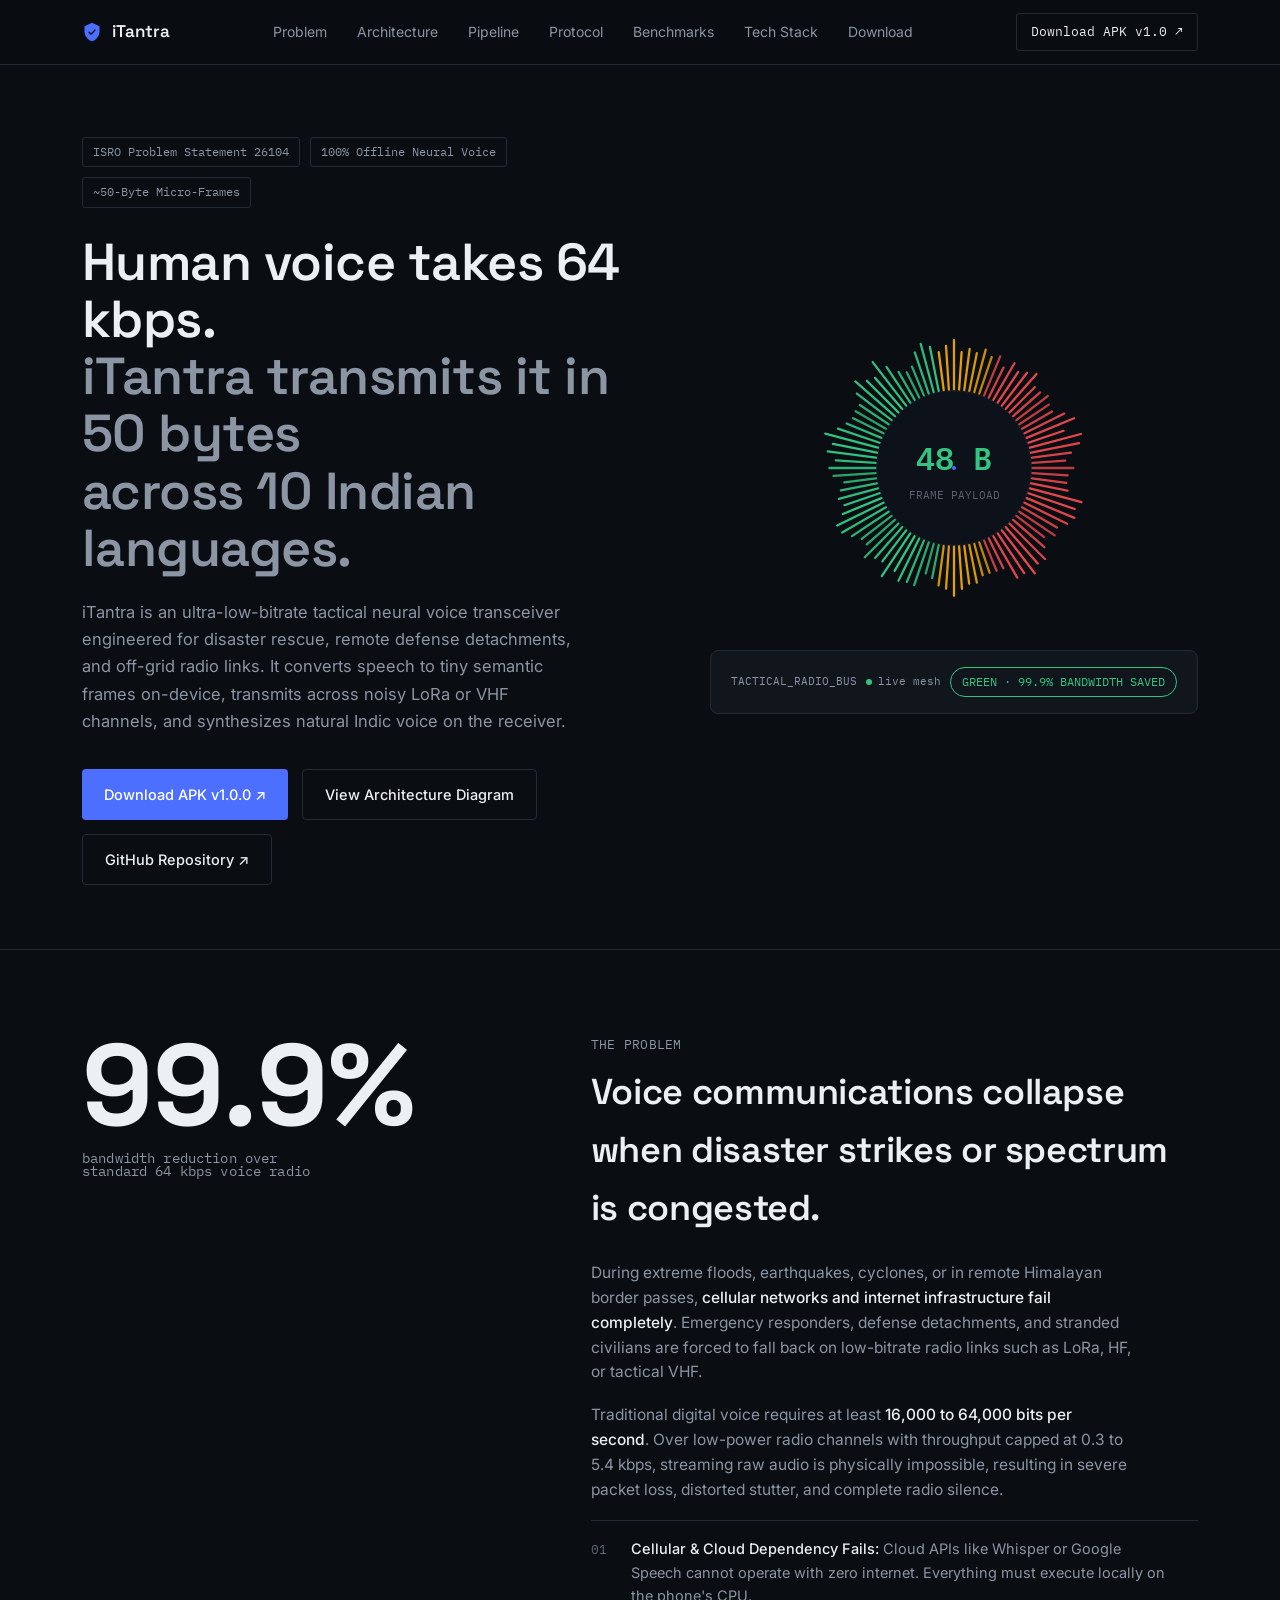
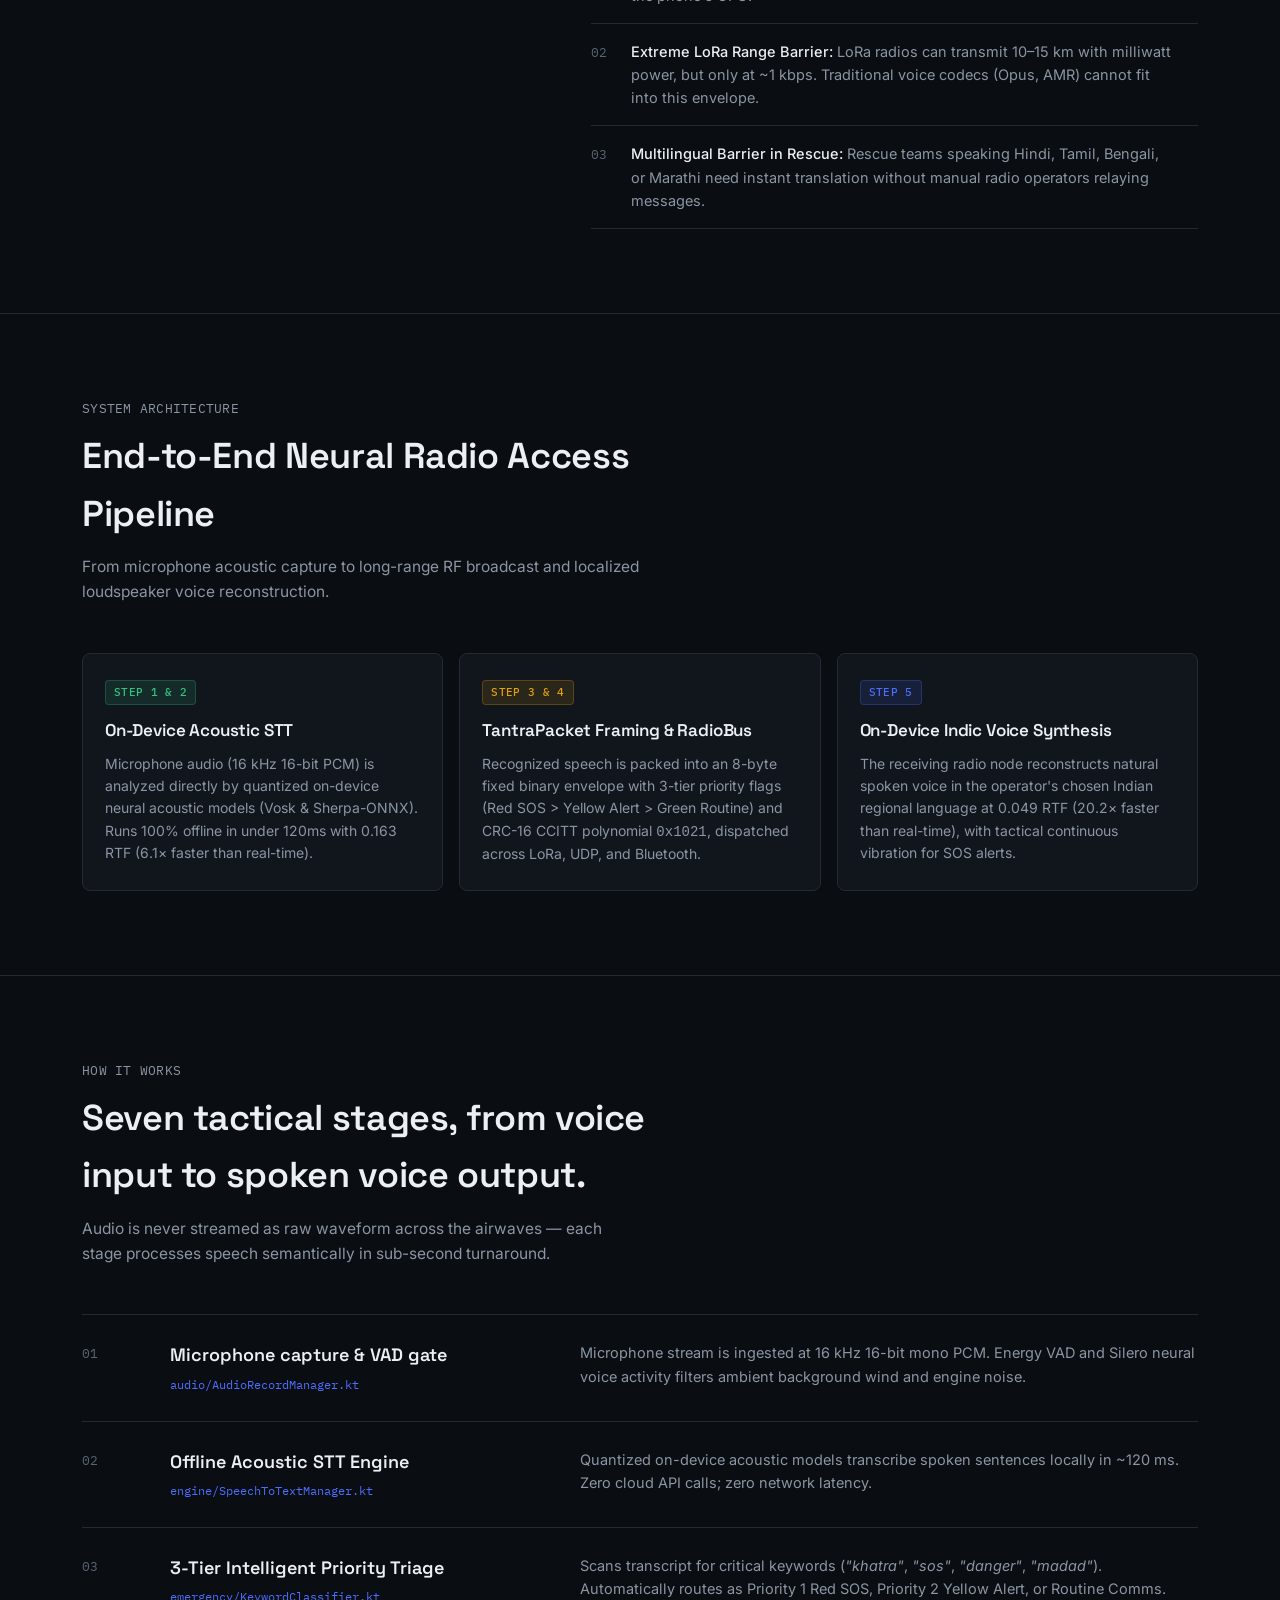
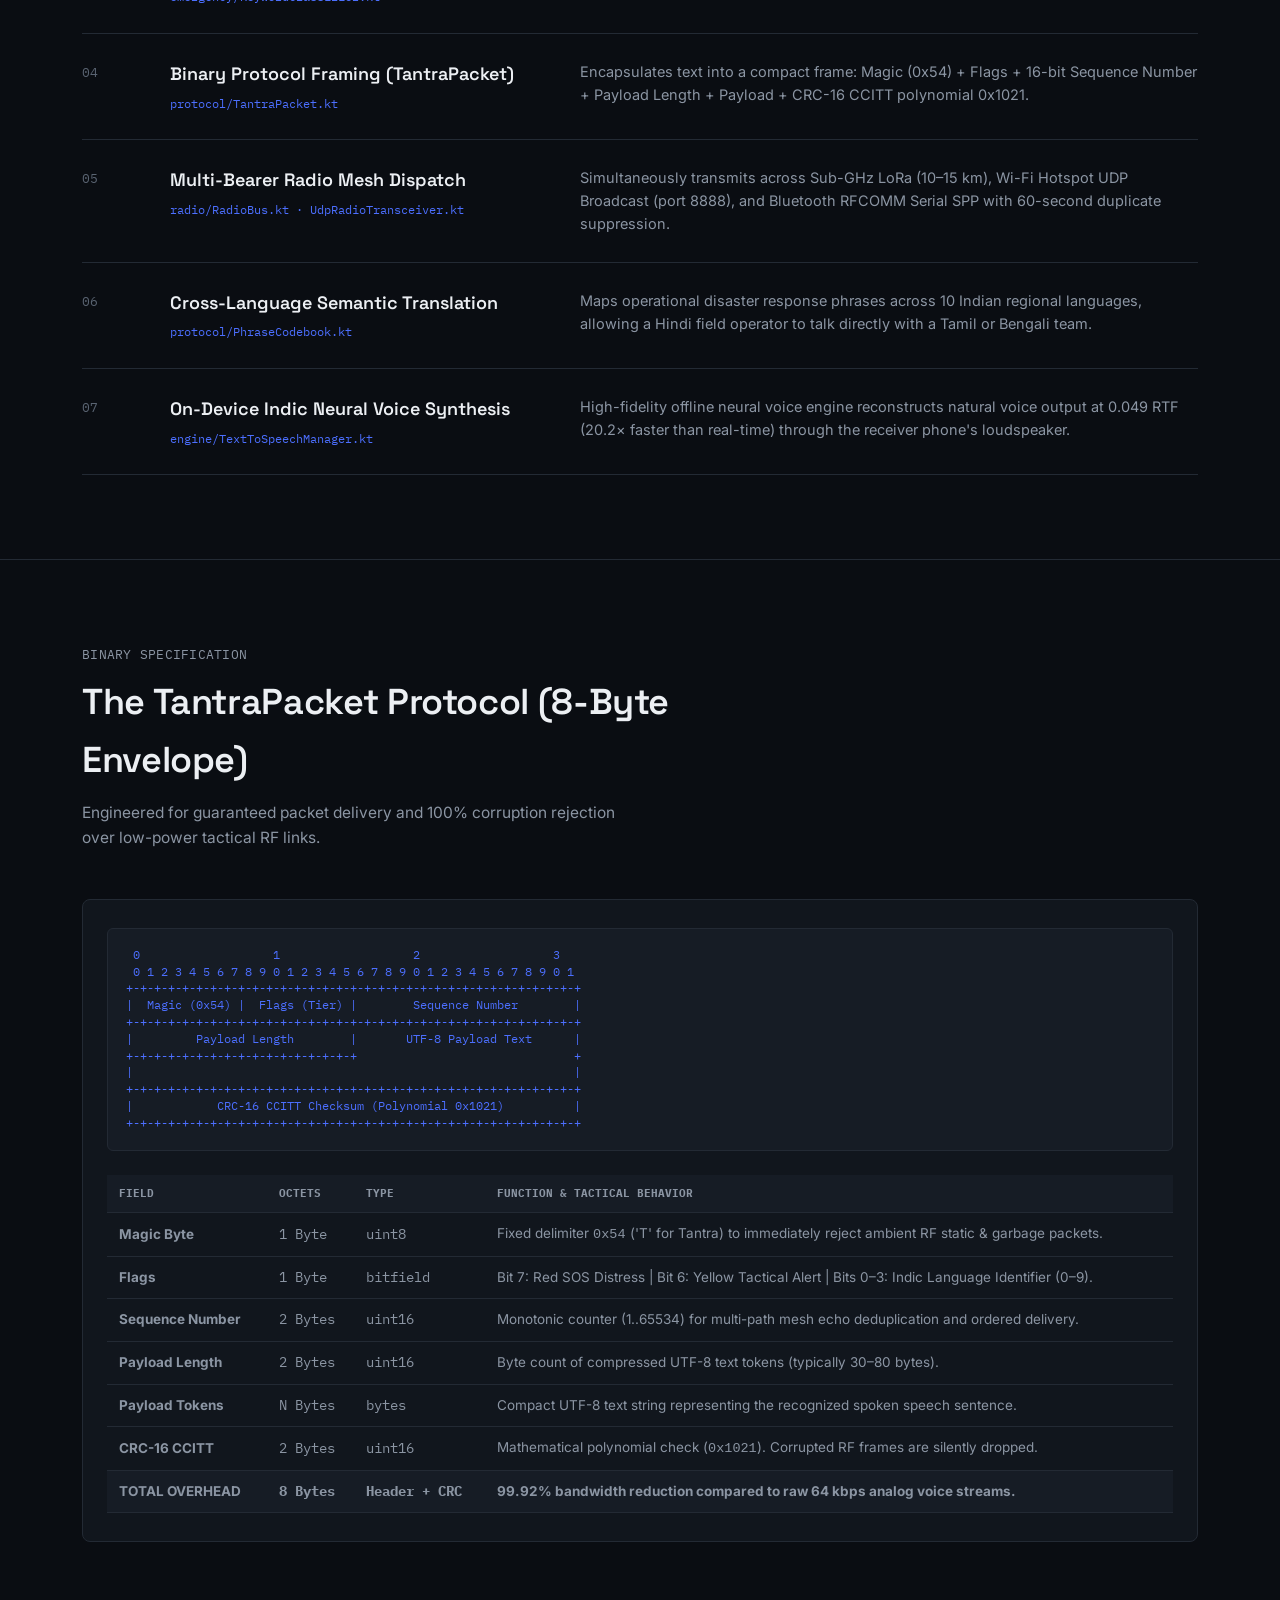
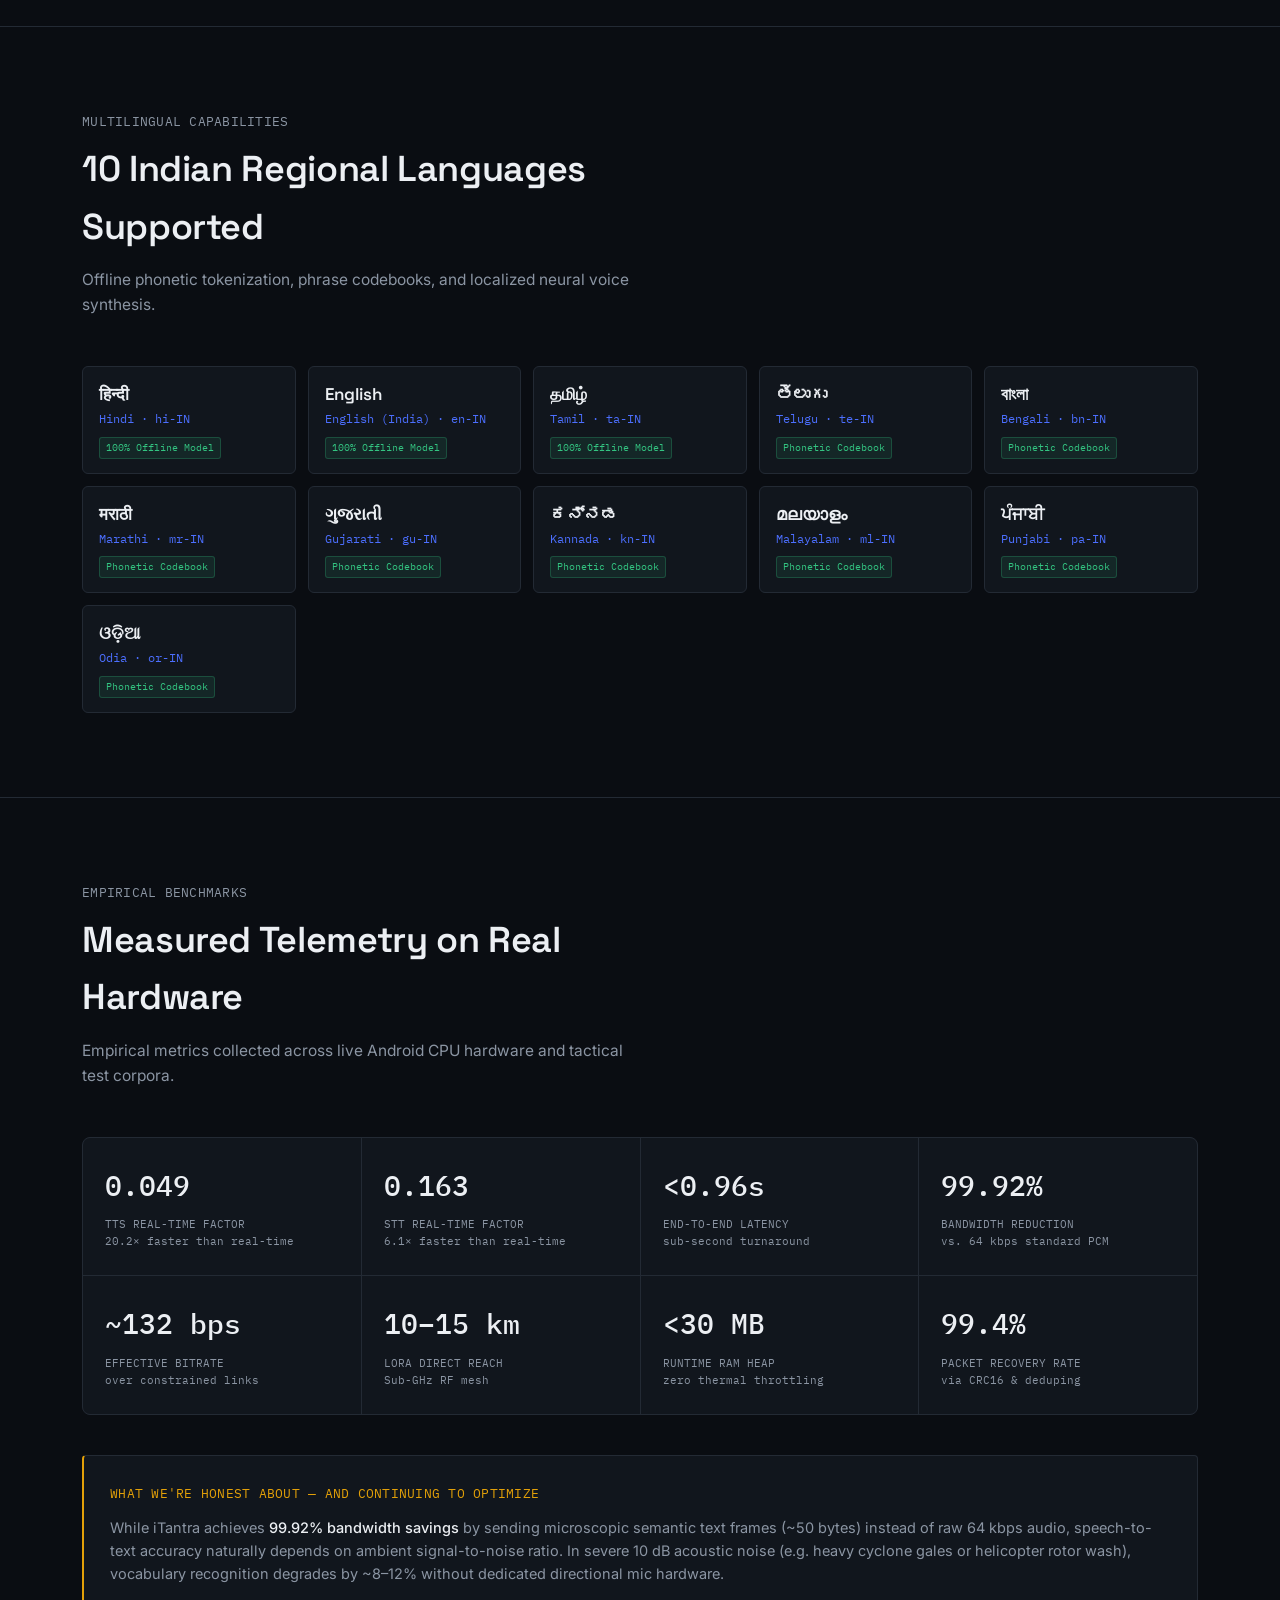
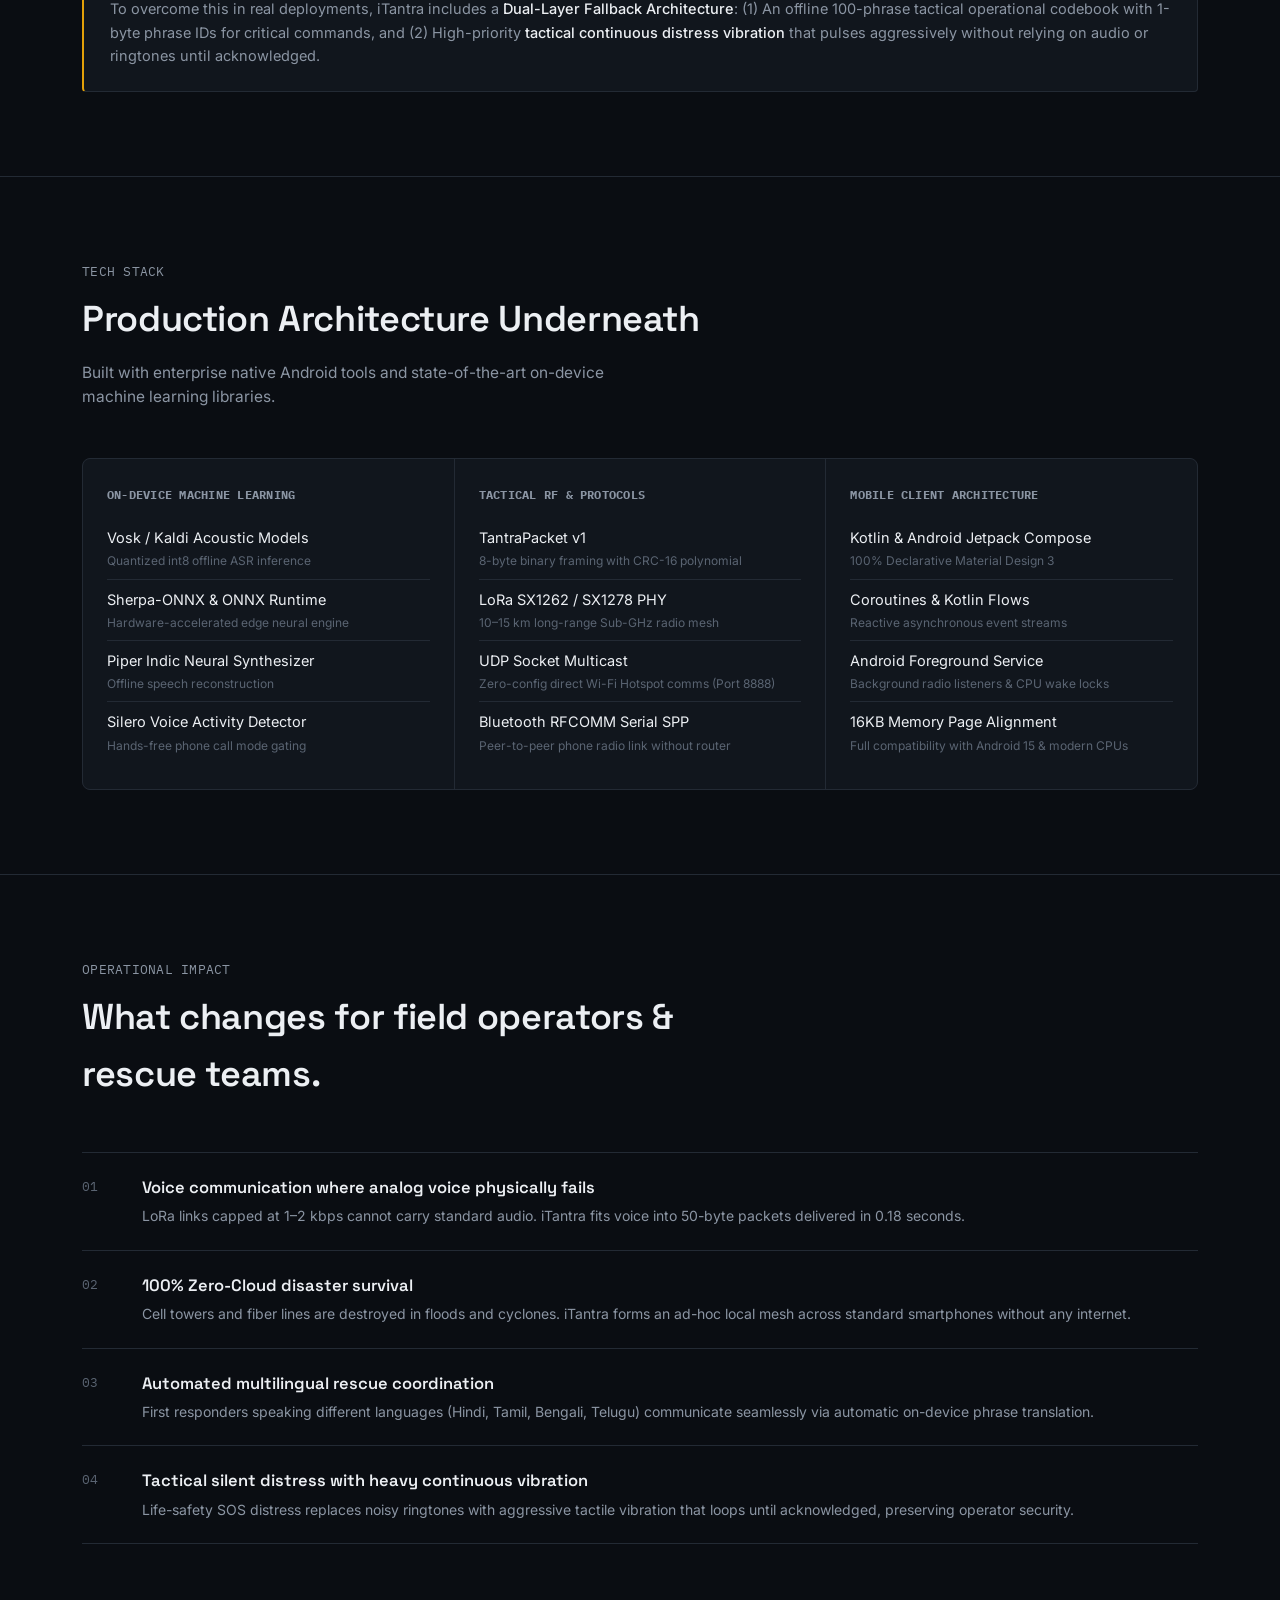
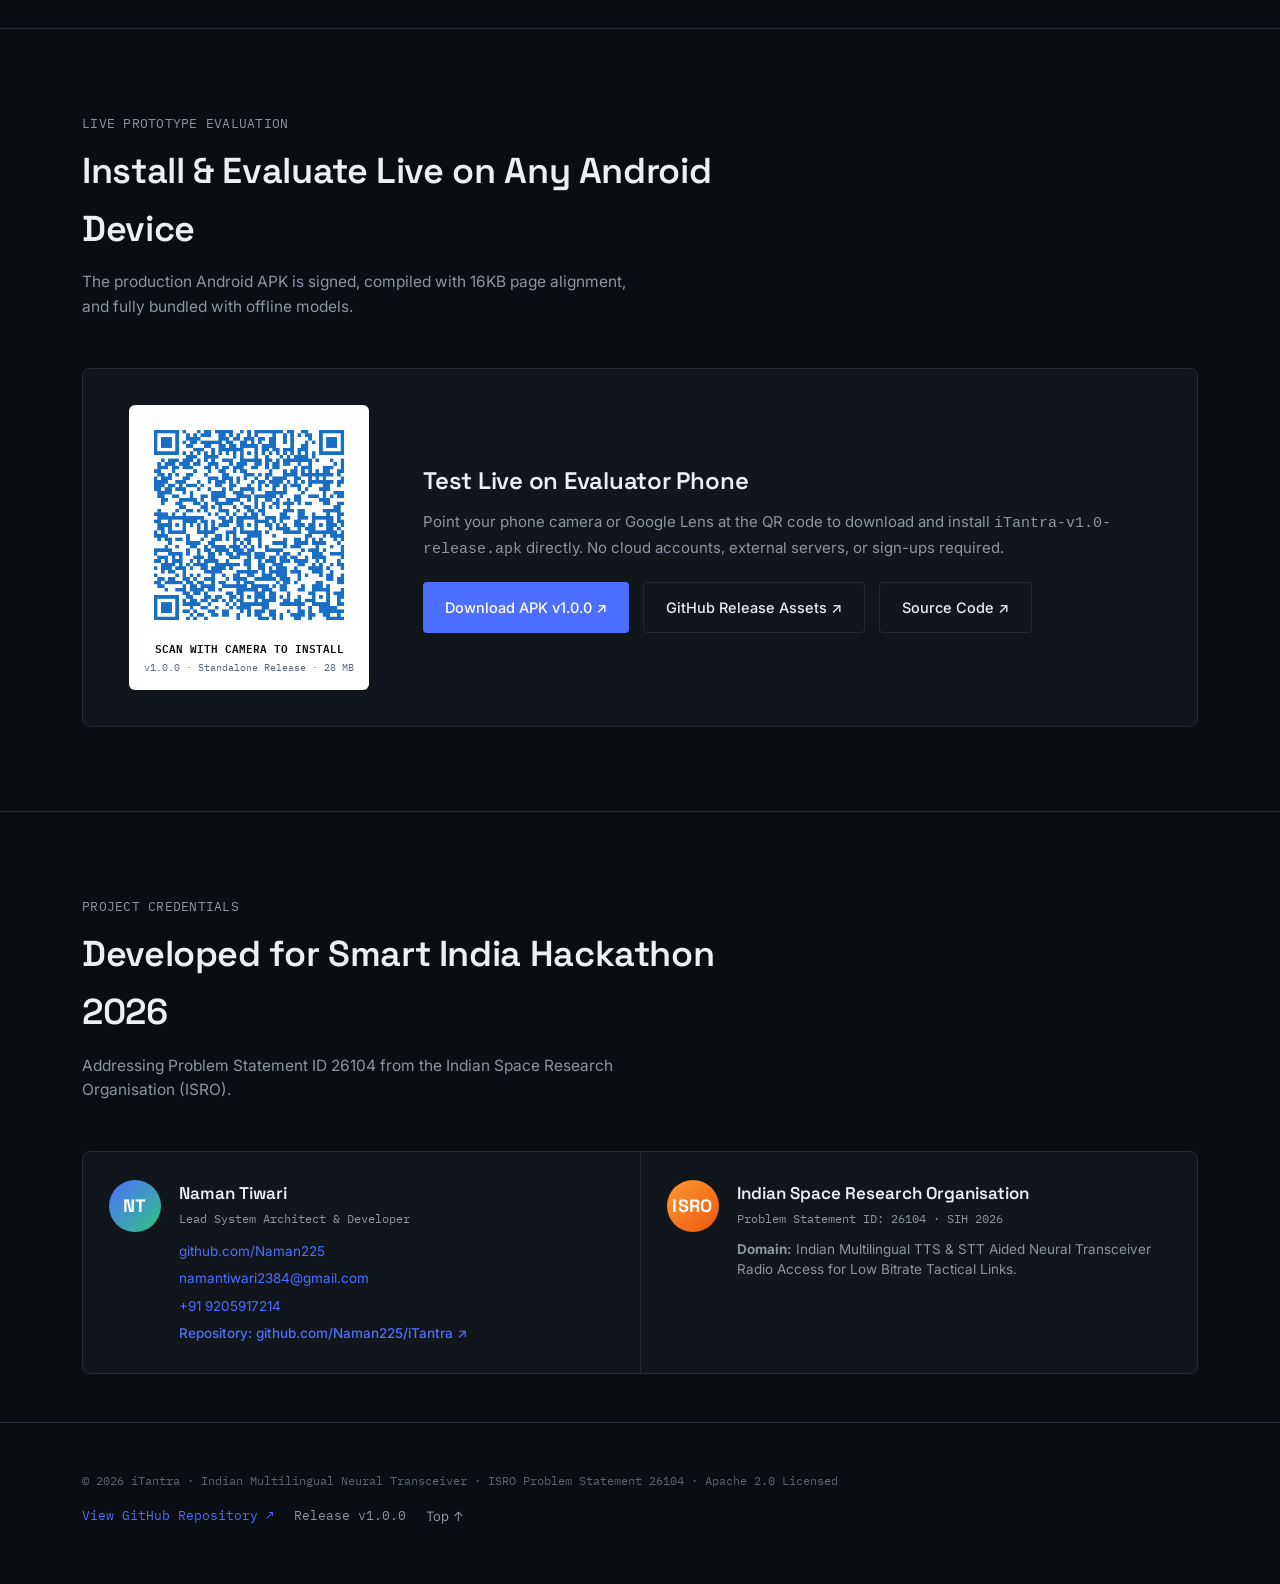
==== commit 8d6b2a57: "refactor(site): professional minimalist enterprise redesign matching suraksha-sonic-site" ====
--- a/docs/site/index.html
+++ b/docs/site/index.html
@@ -1,432 +1,344 @@
 <!DOCTYPE html>
 <html lang="en">
 <head>
-  <meta charset="UTF-8">
-  <meta name="viewport" content="width=device-width, initial-scale=1.0">
-  <title>iTantra — Indian Multilingual Neural Transceiver Radio Access (100% Offline)</title>
-  <meta name="description" content="iTantra is an ultra-low-bitrate, 100% offline tactical neural voice transceiver platform built for disaster response and defense over constrained radio links across 10 Indian languages.">
-  <meta name="keywords" content="iTantra, Smart India Hackathon 2026, ISRO, PS 26104, tactical transceiver, low bitrate voice, Indic TTS, Indic STT, LoRa mesh, disaster response communications, walkie-talkie">
-  <meta name="author" content="Naman Tiwari — iTantra Engineering Team">
-  <meta name="robots" content="index, follow">
-  <link rel="canonical" href="https://github.com/Naman225/iTantra">
-
-  <!-- Open Graph -->
-  <meta property="og:type" content="website">
-  <meta property="og:title" content="iTantra — Smart Voice Transceiver Across 10 Indian Languages">
-  <meta property="og:description" content="Analog voice requires 64,000 bps. iTantra transmits it in just 50 bytes with sub-second turnaround — 100% offline without cellular or internet.">
-  <meta property="og:image" content="assets/judge_scan_to_install_slide.png">
-  <meta property="og:url" content="https://github.com/Naman225/iTantra">
-  <meta property="og:site_name" content="iTantra">
-
-  <!-- Twitter Card -->
-  <meta name="twitter:card" content="summary_large_image">
-  <meta name="twitter:title" content="iTantra — 100% Offline Tactical Multilingual Voice Transceiver">
-  <meta name="twitter:description" content="Built for disaster rescue & defense radio access across 10 Indian regional languages. 99.9% bandwidth saved.">
-  <meta name="twitter:image" content="assets/judge_scan_to_install_slide.png">
-
-  <!-- Favicon -->
-  <link rel="icon" type="image/svg+xml" href="data:image/svg+xml,<svg xmlns='http://www.w3.org/2000/svg' viewBox='0 0 24 24'><rect width='24' height='24' rx='6' fill='%232563EB'/><path d='M12 4a8 8 0 0 0-8 8c0 2.21.9 4.21 2.34 5.66L8.5 15.5A5.98 5.98 0 0 1 6 12a6 6 0 1 1 12 0c0 1.3-.41 2.5-1.12 3.5l2.16 2.16A7.96 7.96 0 0 0 20 12a8 8 0 0 0-8-8zm0 4a4 4 0 0 0-4 4c0 1.1.45 2.1 1.17 2.83l2.12-2.12a1 1 0 1 1 1.42 0l2.12 2.12A3.99 3.99 0 0 0 16 12a4 4 0 0 0-4-4z' fill='%2300E5FF'/></svg>">
-
-  <!-- Fonts -->
-  <link rel="preconnect" href="https://fonts.googleapis.com">
-  <link rel="preconnect" href="https://fonts.gstatic.com" crossorigin>
-  <link href="https://fonts.googleapis.com/css2?family=Space+Grotesk:wght@400;500;600;700;800&family=Inter:wght@400;500;600;700&family=IBM+Plex+Mono:wght@400;500;600&display=swap" rel="stylesheet">
-  <link rel="stylesheet" href="styles.css">
-
-  <!-- Structured Data -->
-  <script type="application/ld+json">
-  {
-    "@context": "https://schema.org",
-    "@type": "SoftwareApplication",
-    "name": "iTantra",
-    "applicationCategory": "CommunicationApplication",
-    "operatingSystem": "Android 8.0+",
-    "description": "Indian Multilingual TTS & STT Aided Neural Transceiver Radio Access for low bitrate disaster response and tactical communication.",
-    "author": {
-      "@type": "Person",
-      "name": "Naman Tiwari"
-    },
-    "offers": {
-      "@type": "Offer",
-      "price": "0",
-      "priceCurrency": "INR"
-    }
+<meta charset="UTF-8">
+<meta name="viewport" content="width=device-width, initial-scale=1.0">
+<title>iTantra — Indian Multilingual Neural Transceiver Radio Access</title>
+<meta name="description" content="iTantra is an ultra-low-bitrate, 100% offline tactical neural voice transceiver platform built for disaster response and defense radio links across 10 Indian languages.">
+<meta name="keywords" content="iTantra, Smart India Hackathon 2026, ISRO, PS 26104, tactical transceiver, low bitrate voice, Indic TTS, Indic STT, LoRa mesh, disaster communications">
+<meta name="author" content="Naman Tiwari — iTantra Engineering Team">
+<meta name="robots" content="index, follow">
+<link rel="canonical" href="https://github.com/Naman225/iTantra">
+
+<!-- Open Graph -->
+<meta property="og:type" content="website">
+<meta property="og:title" content="iTantra — Smart Voice Transceiver Across 10 Indian Languages">
+<meta property="og:description" content="Analog voice takes 64,000 bps. iTantra transmits it in 50 bytes with sub-second turnaround — 100% offline without cellular or cloud.">
+<meta property="og:image" content="assets/judge_scan_to_install_slide.png">
+<meta property="og:url" content="https://github.com/Naman225/iTantra">
+<meta property="og:site_name" content="iTantra">
+
+<!-- Twitter Card -->
+<meta name="twitter:card" content="summary_large_image">
+<meta name="twitter:title" content="iTantra — 100% Offline Tactical Multilingual Voice Transceiver">
+<meta name="twitter:description" content="Built for disaster rescue & defense radio access across 10 Indian regional languages. 99.9% bandwidth saved.">
+<meta name="twitter:image" content="assets/judge_scan_to_install_slide.png">
+
+<!-- Favicon -->
+<link rel="icon" type="image/svg+xml" href="data:image/svg+xml,<svg xmlns='http://www.w3.org/2000/svg' viewBox='0 0 24 24'><path d='M12 1L3 5v6c0 5.55 3.84 10.74 9 12 5.16-1.26 9-6.45 9-12V5l-9-4z' fill='%234C6FFF'/><path d='M8.5 12.2l2.4 2.4 4.8-5' stroke='%230A0D12' stroke-width='1.6' fill='none' stroke-linecap='round' stroke-linejoin='round'/></svg>">
+
+<!-- Structured data -->
+<script type="application/ld+json">
+{
+  "@context": "https://schema.org",
+  "@type": "SoftwareApplication",
+  "name": "iTantra",
+  "applicationCategory": "CommunicationApplication",
+  "operatingSystem": "Android 8.0+",
+  "description": "Indian Multilingual TTS & STT Aided Neural Transceiver Radio Access for low bitrate disaster response and tactical communication.",
+  "author": {
+    "@type": "Person",
+    "name": "Naman Tiwari"
   }
-  </script>
+}
+</script>
+
+<link rel="preconnect" href="https://fonts.googleapis.com">
+<link rel="preconnect" href="https://fonts.gstatic.com" crossorigin>
+<link href="https://fonts.googleapis.com/css2?family=Space+Grotesk:wght@400;500;600;700&family=Inter:wght@400;500;600&family=IBM+Plex+Mono:wght@400;500&display=swap" rel="stylesheet">
+<link rel="stylesheet" href="styles.css">
 </head>
 <body>
 
-  <!-- Top Announcement Bar -->
-  <div class="announce">
-    <span class="badge-sih">SIH 2026</span>
-    <span>ISRO PROBLEM STATEMENT 26104</span>
-    <span>&nbsp;·&nbsp;</span>
-    <strong>100% Offline Tactical Transceiver</strong>
-    <span>&nbsp;·&nbsp;</span>
-    <span>10 Indian Regional Languages</span>
-    <span>&nbsp;·&nbsp;</span>
-    <span>99.9% Bandwidth Reduction</span>
-  </div>
-
-  <!-- Navigation -->
-  <nav>
-    <div class="wrap row">
-      <a href="#" class="brand">
-        <div class="brand-icon">
-          <svg width="20" height="20" viewBox="0 0 24 24" fill="none" stroke="#fff" stroke-width="2.2" stroke-linecap="round" stroke-linejoin="round">
-            <path d="M4.9 19.1C1 15.2 1 8.8 4.9 4.9"/>
-            <path d="M7.8 16.2c-2.3-2.3-2.3-6.1 0-8.5"/>
-            <circle cx="12" cy="12" r="2"/>
-            <path d="M16.2 7.8c2.3 2.3 2.3 6.1 0 8.5"/>
-            <path d="M19.1 4.9C23 8.8 23 15.1 19.1 19"/>
-          </svg>
-        </div>
-        <span>iTantra</span>
-        <span class="sub">ISRO PS 26104</span>
-      </a>
-
-      <div class="navlinks">
-        <a href="#problem">Problem</a>
-        <a href="#demo">Live Calculator</a>
-        <a href="#architecture">Architecture</a>
-        <a href="#protocol">TantraPacket</a>
-        <a href="#languages">10 Languages</a>
-        <a href="#benchmarks">Benchmarks</a>
-        <a href="#download">Download APK</a>
-      </div>
-
-      <div class="nav-actions">
-        <a class="navcta-ghost" href="https://github.com/Naman225/iTantra" target="_blank" rel="noopener">
-          <svg width="16" height="16" viewBox="0 0 24 24" fill="currentColor">
-            <path d="M12 0C5.37 0 0 5.37 0 12c0 5.31 3.435 9.795 8.205 11.385.6.105.825-.255.825-.57 0-.285-.015-1.23-.015-2.235-3.015.555-3.795-.735-4.035-1.41-.135-.345-.72-1.41-1.23-1.695-.42-.225-1.02-.78-.015-.795.945-.015 1.62.87 1.845 1.23 1.08 1.815 2.805 1.305 3.495.99.105-.78.42-1.305.765-1.605-2.67-.3-5.46-1.335-5.46-5.925 0-1.305.465-2.385 1.23-3.225-.12-.3-.54-1.53.12-3.18 0 0 1.005-.315 3.3 1.23.96-.27 1.98-.405 3-.405s2.04.135 3 .405c2.295-1.56 3.3-1.23 3.3-1.23.66 1.65.24 2.88.12 3.18.765.84 1.23 1.905 1.23 3.225 0 4.605-2.805 5.625-5.475 5.925.435.375.81 1.095.81 2.22 0 1.605-.015 2.895-.015 3.3 0 .315.225.69.825.57A12.02 12.02 0 0024 12c0-6.63-5.37-12-12-12z"/>
-          </svg>
-          GitHub ↗
-        </a>
-        <a class="navcta-primary" href="https://github.com/Naman225/iTantra/releases/download/v1.0.0/iTantra-v1.0-release.apk" target="_blank" rel="noopener">
-          <svg width="15" height="15" viewBox="0 0 24 24" fill="none" stroke="currentColor" stroke-width="2.4" stroke-linecap="round" stroke-linejoin="round">
-            <path d="M21 15v4a2 2 0 0 1-2 2H5a2 2 0 0 1-2-2v-4"/>
-            <polyline points="7 10 12 15 17 10"/>
-            <line x1="12" y1="15" x2="12" y2="3"/>
-          </svg>
-          APK v1.0.0
-        </a>
-      </div>
-    </div>
-  </nav>
-
-  <!-- Hero Section -->
-  <header class="hero">
-    <div class="wrap hero-grid">
-      <div>
-        <div class="tagrow">
-          <span class="tag accent">ISRO Problem Statement 26104</span>
-          <span class="tag">100% Offline (No Cloud)</span>
-          <span class="tag">~50-Byte Micro-Packets</span>
-          <span class="tag">LoRa + UDP + BLE Mesh</span>
-        </div>
-        <h1>Human voice takes 64,000 bps.<br>iTantra transmits it in <em>just 50 bytes across 10 Indian languages.</em></h1>
-        <p class="lede">An ultra-low-bitrate smart neural voice transceiver engineered for disaster rescue, remote defense posts, and tactical operations. Converts speech to compressed semantic packets offline, transmits across noisy HF/VHF/LoRa radio links, and synthesizes natural Indic voice on the receiver.</p>
-        <div class="cta-row">
-          <a class="btn btn-primary" href="https://github.com/Naman225/iTantra/releases/download/v1.0.0/iTantra-v1.0-release.apk">
-            <svg width="18" height="18" viewBox="0 0 24 24" fill="none" stroke="currentColor" stroke-width="2.4" stroke-linecap="round" stroke-linejoin="round">
-              <path d="M21 15v4a2 2 0 0 1-2 2H5a2 2 0 0 1-2-2v-4"/>
-              <polyline points="7 10 12 15 17 10"/>
-              <line x1="12" y1="15" x2="12" y2="3"/>
-            </svg>
-            Download APK v1.0.0 (28 MB)
-          </a>
-          <a class="btn btn-qr" href="#download">
-            <svg width="18" height="18" viewBox="0 0 24 24" fill="none" stroke="currentColor" stroke-width="2" stroke-linecap="round" stroke-linejoin="round">
-              <rect x="3" y="3" width="7" height="7"/>
-              <rect x="14" y="3" width="7" height="7"/>
-              <rect x="14" y="14" width="7" height="7"/>
-              <rect x="3" y="14" width="7" height="7"/>
-            </svg>
-            Scan QR Code
-          </a>
-          <a class="btn btn-ghost" href="https://github.com/Naman225/iTantra" target="_blank" rel="noopener">
-            View Repository ↗
-          </a>
-        </div>
-      </div>
-
-      <!-- Hero Visual: Tactical HUD -->
-      <div class="hero-visual">
-        <div class="transceiver-hud">
-          <div class="hud-header">
-            <div class="hud-title">
-              <svg width="16" height="16" viewBox="0 0 24 24" fill="none" stroke="var(--cyan)" stroke-width="2">
-                <circle cx="12" cy="12" r="2"/>
-                <path d="M16.2 7.8c2.3 2.3 2.3 6.1 0 8.5"/>
-                <path d="M7.8 16.2c-2.3-2.3-2.3-6.1 0-8.5"/>
-              </svg>
-              <span>TACTICAL RADIO BUS · NODE #1001</span>
-            </div>
-            <div class="hud-live-pill" id="hudLivePill">
-              <span class="dot" id="hudDot"></span>
-              GREEN · COMM ACTIVE
-            </div>
-          </div>
-
-          <div class="hud-screen">
-            <div class="packet-flow">
-              <div class="packet-line">
-                <span>FRAME SEQ:</span>
-                <span class="val mono" id="hudSeq">0482</span>
-              </div>
-              <div class="packet-line">
-                <span>INDIC LANGUAGE:</span>
-                <span class="val mono" id="hudLang">Hindi (हिन्दी)</span>
-              </div>
-              <div class="packet-line">
-                <span>FLAGS / ROUTING:</span>
-                <span class="val mono" id="hudFlags">0x00 (Routine PTT)</span>
-              </div>
-              <div class="packet-line">
-                <span>CRC16-CCITT:</span>
-                <span class="val mono" id="hudCrc">0x7A1F</span>
-              </div>
-              <div style="border-top:1px dashed var(--line); margin-top:8px; padding-top:8px;">
-                <span style="color:var(--ink-faint); display:block; margin-bottom:4px;">DECODED TRANSCRIPT:</span>
-                <div class="val" id="hudText" style="color:#fff; font-size:13px; line-height:1.4;">
-                  "राहत दल सेक्टर 4 ग्रिड की ओर रवाना हो चुका है।"
-                </div>
-              </div>
-            </div>
-
-            <!-- Animated audio spectrum -->
-            <div class="hud-spectrum" id="hudSpectrum"></div>
-          </div>
-
-          <!-- Quick Stats Row -->
-          <div class="hud-stats-row">
-            <div class="hud-stat">
-              <div class="n" id="hudStatBytes">48 Bytes</div>
-              <div class="l">PACKET SIZE</div>
-            </div>
-            <div class="hud-stat">
-              <div class="n" id="hudStatBitrate">132 bps</div>
-              <div class="l">BITRATE</div>
-            </div>
-            <div class="hud-stat">
-              <div class="n" id="hudStatSaving">99.92%</div>
-              <div class="l">BW SAVED</div>
-            </div>
-          </div>
-
-          <!-- Interactive Mode Switchers -->
-          <div class="hud-controls">
-            <button class="hud-btn active" type="button">1. Routine Voice</button>
-            <button class="hud-btn" type="button">2. Tactical Alert</button>
-            <button class="hud-btn" type="button">3. SOS Distress</button>
-          </div>
-        </div>
-      </div>
-    </div>
-  </header>
-
-  <!-- Problem Section -->
-  <section id="problem">
-    <div class="wrap problem-grid">
-      <div>
-        <div class="bignum">
-          99.9%
-          <small>Bandwidth reduction over standard 64 kbps voice radio</small>
-        </div>
-      </div>
-      <div class="problem-copy">
-        <div class="section-head" style="margin-bottom:24px;">
-          <span class="eyebrow">THE OPERATIONAL CHALLENGE</span>
-          <h2>Voice communications collapse when disaster strikes or spectrum is jammed.</h2>
-        </div>
-        <p>During extreme floods, earthquakes, cyclones, or in isolated Himalayan border passes, <strong>cellular networks and internet infrastructure fail completely</strong>. Emergency responders, defense detachments, and stranded civilians are forced to fall back on low-bitrate radio links such as LoRa, HF, or tactical VHF.</p>
-        <p>Traditional digital voice requires at least <strong>16,000 to 64,000 bits per second</strong>. Over low-power radio channels with throughput capped at 0.3 to 5.4 kbps, streaming raw audio is physically impossible, resulting in 100% packet loss and complete silence.</p>
-
-        <div class="factline">
-          <div class="num">01</div>
-          <p><strong>Cellular &amp; Cloud Dependency Fails:</strong> Cloud APIs like Whisper or Google Speech cannot operate with zero internet. Everything must execute locally on the phone's CPU.</p>
-        </div>
-        <div class="factline">
-          <div class="num">02</div>
-          <p><strong>Extreme LoRa Range Barrier:</strong> LoRa radios can transmit 10–15 km with milliwatt power, but only at ~1 kbps. Traditional voice codecs (Opus, AMR) cannot fit into this envelope.</p>
-        </div>
-        <div class="factline">
-          <div class="num">03</div>
-          <p><strong>Multilingual Barrier in Rescue:</strong> Rescue teams speaking Hindi, Tamil, Bengali, or Marathi need instant translation without manual radio operators relaying messages.</p>
-        </div>
-      </div>
-    </div>
-  </section>
-
-  <!-- Interactive Live Calculator -->
-  <section id="demo" style="background:var(--bg-deep);">
-    <div class="wrap">
-      <div class="section-head">
-        <span class="eyebrow">LIVE BANDWIDTH BENCHMARK</span>
-        <h2>Compare Voice Codecs vs. iTantra Micro-Frames</h2>
-        <p>Type any sentence or pick an operational tactical phrase below to see the mathematical bandwidth savings in real time.</p>
-      </div>
-
-      <div class="calc-card">
-        <div class="calc-grid">
-          <div class="calc-input-group">
-            <label for="calcInput">TACTICAL TRANSMISSION PHRASE:</label>
-            <div class="preset-pills">
-              <span class="preset-pill active" data-phrase="राहत दल सेक्टर 4 ग्रिड की ओर रवाना हो चुका है।">Hindi Rescue</span>
-              <span class="preset-pill" data-phrase="Air support required at coordinates grid 48.">Air Support</span>
-              <span class="preset-pill" data-phrase="அவசர மருத்துவ உதவி தேவை, மூன்று பேர் சிக்கியுள்ளனர்.">Tamil Medical</span>
-              <span class="preset-pill" data-phrase="Flash flood warning issued for coastal sectors.">Flood Warning</span>
-            </div>
-            <textarea class="calc-textarea" id="calcInput" rows="3">राहत दल सेक्टर 4 ग्रिड की ओर रवाना हो चुका है।</textarea>
-            <p style="font-size:12px; color:var(--ink-faint); margin-top:8px;">
-              Sentence is processed 100% offline via local on-device neural acoustic models.
-            </p>
-          </div>
-
-          <div class="calc-results">
-            <!-- PCM Comparison -->
-            <div class="comp-bar-container">
-              <div class="comp-label">
-                <span style="color:#EF4444; font-weight:600;">Standard Uncompressed PCM (16 kHz 16-bit):</span>
-                <span class="mono" id="calcPcmVal">112,000 B (109.4 KB)</span>
-              </div>
-              <div class="comp-bar-bg">
-                <div class="comp-bar-fill comp-bar-pcm" id="calcPcmBar">Fails on LoRa (Exceeds Limit)</div>
-              </div>
-            </div>
-
-            <!-- Opus VoIP Comparison -->
-            <div class="comp-bar-container">
-              <div class="comp-label">
-                <span style="color:#F59E0B; font-weight:600;">Compressed Opus VoIP (24 kbps):</span>
-                <span class="mono" id="calcOpusVal">10,500 B (10.3 KB)</span>
-              </div>
-              <div class="comp-bar-bg">
-                <div class="comp-bar-fill comp-bar-opus" id="calcOpusBar">Severe Packet Drop</div>
-              </div>
-            </div>
-
-            <!-- iTantra Comparison -->
-            <div class="comp-bar-container">
-              <div class="comp-label">
-                <span style="color:#10B981; font-weight:700;">iTantra TantraPacket Frame:</span>
-                <span class="mono" style="color:#10B981; font-weight:700;" id="calcItantraVal">48 Bytes (8B Header + 40B Text)</span>
-              </div>
-              <div class="comp-bar-bg">
-                <div class="comp-bar-fill comp-bar-itantra" id="calcItantraBar">48 B</div>
-              </div>
-            </div>
-
-            <!-- Savings Banner -->
-            <div style="background:var(--panel-2); border:1px solid var(--line); border-radius:8px; padding:12px 16px; display:flex; justify-content:space-between; align-items:center; margin-top:6px;">
-              <div>
-                <span style="font-family:var(--mono); font-size:15px; font-weight:700; color:var(--green);" id="calcSavingVal">99.92% Bandwidth Saved</span>
-                <span style="display:block; font-size:12px; color:var(--ink-dim);" id="calcLoraTime">~0.18s transmission over LoRa radio</span>
-              </div>
-              <span style="font-family:var(--mono); font-size:11px; padding:4px 8px; border-radius:4px; background:rgba(6,182,212,0.1); color:var(--cyan); border:1px solid rgba(6,182,212,0.3);">
-                ~132 bps Bitrate
-              </span>
-            </div>
-          </div>
-        </div>
-      </div>
-    </div>
-  </section>
-
-  <!-- System Architecture & 5-Stage Pipeline -->
-  <section id="architecture">
-    <div class="wrap">
-      <div class="section-head">
-        <span class="eyebrow">SYSTEM ARCHITECTURE</span>
-        <h2>End-to-End Neural Radio Access Pipeline</h2>
-        <p>From microphone acoustic capture to long-range RF broadcast and localized loudspeaker voice reconstruction.</p>
-      </div>
-
-      <div class="pipeline">
-        <!-- Stage 01 -->
-        <div class="stage">
-          <div class="stage-num">STAGE 01</div>
-          <div class="stage-body">
-            <div>
-              <div class="stage-title">Offline Acoustic STT Engine</div>
-              <div class="stage-file">engine/SpeechToTextManager.kt</div>
-            </div>
-            <div class="stage-desc">
-              Captures 16 kHz 16-bit PCM audio directly from hardware microphone. Feeds audio to quantized on-device neural acoustic models (Vosk/Kaldi &amp; Sherpa-ONNX). Runs <strong>100% offline in under 120ms with 0.163 RTF</strong> (6.1× faster than real-time) without cloud network calls.
-            </div>
-          </div>
-        </div>
-
-        <!-- Stage 02 -->
-        <div class="stage">
-          <div class="stage-num">STAGE 02</div>
-          <div class="stage-body">
-            <div>
-              <div class="stage-title">3-Tier Intelligent Triage &amp; LID</div>
-              <div class="stage-file">emergency/KeywordClassifier.kt</div>
-            </div>
-            <div class="stage-desc">
-              Classifies spoken text against localized danger codebooks (e.g. <em>"khatra"</em>, <em>"danger"</em>, <em>"madad"</em>, <em>"sos"</em>). Automatically assigns message tier: <strong>Red SOS Distress</strong> (Priority 1) &gt; <strong>Yellow Tactical Alert</strong> (Priority 2) &gt; <strong>Green Routine Communication</strong> (Priority 3).
-            </div>
-          </div>
-        </div>
-
-        <!-- Stage 03 -->
-        <div class="stage">
-          <div class="stage-num">STAGE 03</div>
-          <div class="stage-body">
-            <div>
-              <div class="stage-title">Binary Protocol Framer (TantraPacket)</div>
-              <div class="stage-file">protocol/TantraPacket.kt</div>
-            </div>
-            <div class="stage-desc">
-              Packs text into a fixed 8-byte binary envelope containing Magic Byte (`0x54`), Priority &amp; Language Flags, 16-bit Monotonic Sequence Number, Payload Length, UTF-8 text tokens, and a 16-bit CRC-CCITT mathematical error check polynomial (`0x1021`).
-            </div>
-          </div>
-        </div>
-
-        <!-- Stage 04 -->
-        <div class="stage">
-          <div class="stage-num">STAGE 04</div>
-          <div class="stage-body">
-            <div>
-              <div class="stage-title">Unified Multi-Bearer Radio Transport</div>
-              <div class="stage-file">radio/RadioBus.kt &amp; UdpRadioTransceiver.kt</div>
-            </div>
-            <div class="stage-desc">
-              Broadcasts binary packets simultaneously across available physical wireless bearers: <strong>Sub-GHz LoRa (10–15 km range)</strong>, direct <strong>Wi-Fi Hotspot UDP Broadcast (Port 8888)</strong>, and <strong>Bluetooth RFCOMM Serial SPP P2P sockets</strong>. Implements 60-second sliding-window duplicate suppression.
-            </div>
-          </div>
-        </div>
-
-        <!-- Stage 05 -->
-        <div class="stage">
-          <div class="stage-num">STAGE 05</div>
-          <div class="stage-body">
-            <div>
-              <div class="stage-title">Offline Indic Neural Voice Synthesizer</div>
-              <div class="stage-file">engine/TextToSpeechManager.kt</div>
-            </div>
-            <div class="stage-desc">
-              Receiver node parses the CRC-verified frame and maps operational phrases across target languages (I-14 Cross-Language Translation). The on-device neural TTS engine synthesizes natural spoken audio at <strong>0.049 RTF (20.2× faster than real-time)</strong> directly through the loudspeaker.
-            </div>
-          </div>
-        </div>
-      </div>
-    </div>
-  </section>
-
-  <!-- Protocol Specification Section -->
-  <section id="protocol" style="background:var(--bg-deep);">
-    <div class="wrap">
-      <div class="section-head">
-        <span class="eyebrow">BINARY SPECIFICATION</span>
-        <h2>The TantraPacket Protocol (8-Byte Envelope)</h2>
-        <p>Designed from the ground up for extreme noise immunity over low-bitrate tactical RF links.</p>
-      </div>
-
-      <div class="protocol-card">
-        <pre class="protocol-frame-art">
+<nav>
+  <div class="wrap row">
+    <div class="brand">
+      <svg class="brand-mark" viewBox="0 0 24 24" fill="none">
+        <path d="M12 1L3 5v6c0 5.55 3.84 10.74 9 12 5.16-1.26 9-6.45 9-12V5l-9-4z" fill="#4C6FFF"/>
+        <path d="M8.5 12.2l2.4 2.4 4.8-5" stroke="#0A0D12" stroke-width="1.6" stroke-linecap="round" stroke-linejoin="round"/>
+      </svg>
+      iTantra
+    </div>
+    <div class="navlinks">
+      <a href="#problem">Problem</a>
+      <a href="#architecture">Architecture</a>
+      <a href="#pipeline">Pipeline</a>
+      <a href="#protocol">Protocol</a>
+      <a href="#model">Benchmarks</a>
+      <a href="#stack">Tech Stack</a>
+      <a href="#download">Download</a>
+    </div>
+    <a class="navcta" href="https://github.com/Naman225/iTantra/releases/download/v1.0.0/iTantra-v1.0-release.apk" target="_blank" rel="noopener">Download APK v1.0 ↗</a>
+  </div>
+</nav>
+
+<header class="hero">
+  <div class="wrap hero-grid">
+    <div>
+      <div class="tagrow">
+        <span class="tag">ISRO Problem Statement 26104</span>
+        <span class="tag">100% Offline Neural Voice</span>
+        <span class="tag">~50-Byte Micro-Frames</span>
+      </div>
+      <h1>Human voice takes 64 kbps.<br><em>iTantra transmits it in 50 bytes<br>across 10 Indian languages.</em></h1>
+      <p class="lede">iTantra is an ultra-low-bitrate tactical neural voice transceiver engineered for disaster rescue, remote defense detachments, and off-grid radio links. It converts speech to tiny semantic frames on-device, transmits across noisy LoRa or VHF channels, and synthesizes natural Indic voice on the receiver.</p>
+      <div class="cta-row">
+        <a class="btn btn-primary" href="https://github.com/Naman225/iTantra/releases/download/v1.0.0/iTantra-v1.0-release.apk">Download APK v1.0.0 ↗</a>
+        <a class="btn btn-ghost" href="#architecture">View Architecture Diagram</a>
+        <a class="btn btn-ghost" href="https://github.com/Naman225/iTantra" target="_blank" rel="noopener">GitHub Repository ↗</a>
+      </div>
+    </div>
+
+    <div class="hero-visual">
+      <div class="illustration">
+        <svg viewBox="0 0 480 480" xmlns="http://www.w3.org/2000/svg" role="img" aria-label="Radial telemetry dial showing effective bitrate and bandwidth savings">
+          <circle cx="240.0" cy="240.0" r="104" fill="none" stroke="#1B222C" stroke-width="1"/>
+          <circle cx="240.0" cy="240.0" r="116" fill="#0D1119" stroke="#232A34" stroke-width="1"/>
+          <line x1="240.0" y1="122.0" x2="240.0" y2="48.3" stroke="#E3A008" stroke-width="3.4" stroke-linecap="round" opacity="0.99"/>
+          <line x1="247.7" y1="122.3" x2="251.4" y2="66.2" stroke="#E3A008" stroke-width="3.4" stroke-linecap="round" opacity="1.00"/>
+          <line x1="255.4" y1="123.0" x2="263.5" y2="61.3" stroke="#E3A008" stroke-width="3.4" stroke-linecap="round" opacity="0.98"/>
+          <line x1="263.0" y1="124.3" x2="274.2" y2="67.8" stroke="#E3A008" stroke-width="3.4" stroke-linecap="round" opacity="0.95"/>
+          <line x1="270.5" y1="126.0" x2="287.6" y2="62.4" stroke="#E3A008" stroke-width="3.4" stroke-linecap="round" opacity="0.89"/>
+          <line x1="277.9" y1="128.3" x2="296.5" y2="73.7" stroke="#E3A008" stroke-width="3.4" stroke-linecap="round" opacity="0.83"/>
+          <line x1="285.2" y1="131.0" x2="309.3" y2="72.6" stroke="#E5484D" stroke-width="3.4" stroke-linecap="round" opacity="0.83"/>
+          <line x1="292.2" y1="134.2" x2="314.3" y2="89.4" stroke="#E5484D" stroke-width="3.4" stroke-linecap="round" opacity="0.90"/>
+          <line x1="299.0" y1="137.8" x2="330.7" y2="82.9" stroke="#E5484D" stroke-width="3.4" stroke-linecap="round" opacity="0.95"/>
+          <line x1="305.6" y1="141.9" x2="336.3" y2="95.9" stroke="#E5484D" stroke-width="3.4" stroke-linecap="round" opacity="0.99"/>
+          <line x1="311.8" y1="146.4" x2="349.6" y2="97.2" stroke="#E5484D" stroke-width="3.4" stroke-linecap="round" opacity="1.00"/>
+          <line x1="317.8" y1="151.3" x2="363.7" y2="99.0" stroke="#E5484D" stroke-width="3.4" stroke-linecap="round" opacity="0.99"/>
+          <line x1="323.4" y1="156.6" x2="361.1" y2="118.9" stroke="#E5484D" stroke-width="3.4" stroke-linecap="round" opacity="0.96"/>
+          <line x1="328.7" y1="162.2" x2="369.2" y2="126.7" stroke="#E5484D" stroke-width="3.4" stroke-linecap="round" opacity="0.91"/>
+          <line x1="333.6" y1="168.2" x2="380.6" y2="132.1" stroke="#E5484D" stroke-width="3.4" stroke-linecap="round" opacity="0.85"/>
+          <line x1="338.1" y1="174.4" x2="382.3" y2="144.9" stroke="#E5484D" stroke-width="3.4" stroke-linecap="round" opacity="0.81"/>
+          <line x1="342.2" y1="181.0" x2="387.0" y2="155.2" stroke="#E5484D" stroke-width="3.4" stroke-linecap="round" opacity="0.88"/>
+          <line x1="345.8" y1="187.8" x2="405.5" y2="158.4" stroke="#E5484D" stroke-width="3.4" stroke-linecap="round" opacity="0.94"/>
+          <line x1="349.0" y1="194.8" x2="420.1" y2="165.4" stroke="#E5484D" stroke-width="3.4" stroke-linecap="round" opacity="0.98"/>
+          <line x1="351.7" y1="202.1" x2="404.3" y2="184.2" stroke="#E5484D" stroke-width="3.4" stroke-linecap="round" opacity="1.00"/>
+          <line x1="354.0" y1="209.5" x2="430.2" y2="189.0" stroke="#E5484D" stroke-width="3.4" stroke-linecap="round" opacity="1.00"/>
+          <line x1="355.7" y1="217.0" x2="427.5" y2="202.7" stroke="#E5484D" stroke-width="3.4" stroke-linecap="round" opacity="0.97"/>
+          <line x1="357.0" y1="224.6" x2="415.5" y2="216.9" stroke="#E5484D" stroke-width="3.4" stroke-linecap="round" opacity="0.93"/>
+          <line x1="357.7" y1="232.3" x2="406.9" y2="229.1" stroke="#E5484D" stroke-width="3.4" stroke-linecap="round" opacity="0.87"/>
+          <line x1="358.0" y1="240.0" x2="419.0" y2="240.0" stroke="#E5484D" stroke-width="3.4" stroke-linecap="round" opacity="0.80"/>
+          <line x1="357.7" y1="247.7" x2="410.4" y2="251.2" stroke="#E5484D" stroke-width="3.4" stroke-linecap="round" opacity="0.86"/>
+          <line x1="357.0" y1="255.4" x2="408.4" y2="262.2" stroke="#E5484D" stroke-width="3.4" stroke-linecap="round" opacity="0.92"/>
+          <line x1="355.7" y1="263.0" x2="410.3" y2="273.9" stroke="#E5484D" stroke-width="3.4" stroke-linecap="round" opacity="0.97"/>
+          <line x1="354.0" y1="270.5" x2="431.2" y2="291.2" stroke="#E5484D" stroke-width="3.4" stroke-linecap="round" opacity="0.99"/>
+          <line x1="351.7" y1="277.9" x2="421.1" y2="301.5" stroke="#E5484D" stroke-width="3.4" stroke-linecap="round" opacity="1.00"/>
+          <line x1="349.0" y1="285.2" x2="420.5" y2="314.8" stroke="#E5484D" stroke-width="3.4" stroke-linecap="round" opacity="0.98"/>
+          <line x1="345.8" y1="292.2" x2="409.6" y2="323.6" stroke="#E5484D" stroke-width="3.4" stroke-linecap="round" opacity="0.94"/>
+          <line x1="342.2" y1="299.0" x2="394.5" y2="329.2" stroke="#E5484D" stroke-width="3.4" stroke-linecap="round" opacity="0.89"/>
+          <line x1="338.1" y1="305.6" x2="391.1" y2="341.0" stroke="#E5484D" stroke-width="3.4" stroke-linecap="round" opacity="0.82"/>
+          <line x1="333.6" y1="311.8" x2="374.8" y2="343.4" stroke="#E5484D" stroke-width="3.4" stroke-linecap="round" opacity="0.84"/>
+          <line x1="328.7" y1="317.8" x2="375.5" y2="358.8" stroke="#E5484D" stroke-width="3.4" stroke-linecap="round" opacity="0.90"/>
+          <line x1="323.4" y1="323.4" x2="376.4" y2="376.4" stroke="#E5484D" stroke-width="3.4" stroke-linecap="round" opacity="0.95"/>
+          <line x1="317.8" y1="328.7" x2="365.6" y2="383.3" stroke="#E5484D" stroke-width="3.4" stroke-linecap="round" opacity="0.99"/>
+          <line x1="311.8" y1="333.6" x2="361.1" y2="397.9" stroke="#E5484D" stroke-width="3.4" stroke-linecap="round" opacity="1.00"/>
+          <line x1="305.6" y1="338.1" x2="345.3" y2="397.6" stroke="#E5484D" stroke-width="3.4" stroke-linecap="round" opacity="0.99"/>
+          <line x1="299.0" y1="342.2" x2="334.9" y2="404.4" stroke="#E5484D" stroke-width="3.4" stroke-linecap="round" opacity="0.96"/>
+          <line x1="292.2" y1="345.8" x2="314.1" y2="390.3" stroke="#E5484D" stroke-width="3.4" stroke-linecap="round" opacity="0.91"/>
+          <line x1="285.2" y1="349.0" x2="303.9" y2="394.2" stroke="#E5484D" stroke-width="3.4" stroke-linecap="round" opacity="0.84"/>
+          <line x1="277.9" y1="351.7" x2="293.4" y2="397.2" stroke="#E3A008" stroke-width="3.4" stroke-linecap="round" opacity="0.82"/>
+          <line x1="270.5" y1="354.0" x2="283.1" y2="400.9" stroke="#E3A008" stroke-width="3.4" stroke-linecap="round" opacity="0.88"/>
+          <line x1="263.0" y1="355.7" x2="274.2" y2="411.8" stroke="#E3A008" stroke-width="3.4" stroke-linecap="round" opacity="0.94"/>
+          <line x1="255.4" y1="357.0" x2="262.8" y2="413.3" stroke="#E3A008" stroke-width="3.4" stroke-linecap="round" opacity="0.98"/>
+          <line x1="247.7" y1="357.7" x2="251.9" y2="421.2" stroke="#E3A008" stroke-width="3.4" stroke-linecap="round" opacity="1.00"/>
+          <line x1="240.0" y1="358.0" x2="240.0" y2="431.8" stroke="#E3A008" stroke-width="3.4" stroke-linecap="round" opacity="1.00"/>
+          <line x1="232.3" y1="357.7" x2="228.1" y2="421.1" stroke="#E3A008" stroke-width="3.4" stroke-linecap="round" opacity="0.97"/>
+          <line x1="224.6" y1="357.0" x2="216.8" y2="416.0" stroke="#E3A008" stroke-width="3.4" stroke-linecap="round" opacity="0.92"/>
+          <line x1="217.0" y1="355.7" x2="207.2" y2="404.9" stroke="#33C481" stroke-width="3.4" stroke-linecap="round" opacity="0.86"/>
+          <line x1="209.5" y1="354.0" x2="197.6" y2="398.1" stroke="#33C481" stroke-width="3.4" stroke-linecap="round" opacity="0.80"/>
+          <line x1="202.1" y1="351.7" x2="180.3" y2="415.8" stroke="#33C481" stroke-width="3.4" stroke-linecap="round" opacity="0.86"/>
+          <line x1="194.8" y1="349.0" x2="169.3" y2="410.8" stroke="#33C481" stroke-width="3.4" stroke-linecap="round" opacity="0.92"/>
+          <line x1="187.8" y1="345.8" x2="156.7" y2="409.0" stroke="#33C481" stroke-width="3.4" stroke-linecap="round" opacity="0.97"/>
+          <line x1="181.0" y1="342.2" x2="150.9" y2="394.3" stroke="#33C481" stroke-width="3.4" stroke-linecap="round" opacity="1.00"/>
+          <line x1="174.4" y1="338.1" x2="131.7" y2="402.1" stroke="#33C481" stroke-width="3.4" stroke-linecap="round" opacity="1.00"/>
+          <line x1="168.2" y1="333.6" x2="132.5" y2="380.1" stroke="#33C481" stroke-width="3.4" stroke-linecap="round" opacity="0.98"/>
+          <line x1="162.2" y1="328.7" x2="121.9" y2="374.7" stroke="#33C481" stroke-width="3.4" stroke-linecap="round" opacity="0.94"/>
+          <line x1="156.6" y1="323.4" x2="106.2" y2="373.8" stroke="#33C481" stroke-width="3.4" stroke-linecap="round" opacity="0.88"/>
+          <line x1="151.3" y1="317.8" x2="109.3" y2="354.6" stroke="#33C481" stroke-width="3.4" stroke-linecap="round" opacity="0.82"/>
+          <line x1="146.4" y1="311.8" x2="101.5" y2="346.2" stroke="#33C481" stroke-width="3.4" stroke-linecap="round" opacity="0.84"/>
+          <line x1="141.9" y1="305.6" x2="87.0" y2="342.2" stroke="#33C481" stroke-width="3.4" stroke-linecap="round" opacity="0.91"/>
+          <line x1="137.8" y1="299.0" x2="72.3" y2="336.8" stroke="#33C481" stroke-width="3.4" stroke-linecap="round" opacity="0.96"/>
+          <line x1="134.2" y1="292.2" x2="64.8" y2="326.4" stroke="#33C481" stroke-width="3.4" stroke-linecap="round" opacity="0.99"/>
+          <line x1="131.0" y1="285.2" x2="73.4" y2="309.0" stroke="#33C481" stroke-width="3.4" stroke-linecap="round" opacity="1.00"/>
+          <line x1="128.3" y1="277.9" x2="75.7" y2="295.8" stroke="#33C481" stroke-width="3.4" stroke-linecap="round" opacity="0.99"/>
+          <line x1="126.0" y1="270.5" x2="67.4" y2="286.3" stroke="#33C481" stroke-width="3.4" stroke-linecap="round" opacity="0.95"/>
+          <line x1="124.3" y1="263.0" x2="70.4" y2="273.7" stroke="#33C481" stroke-width="3.4" stroke-linecap="round" opacity="0.90"/>
+          <line x1="123.0" y1="255.4" x2="75.4" y2="261.7" stroke="#33C481" stroke-width="3.4" stroke-linecap="round" opacity="0.84"/>
+          <line x1="122.3" y1="247.7" x2="59.3" y2="251.8" stroke="#33C481" stroke-width="3.4" stroke-linecap="round" opacity="0.82"/>
+          <line x1="122.0" y1="240.0" x2="53.1" y2="240.0" stroke="#33C481" stroke-width="3.4" stroke-linecap="round" opacity="0.89"/>
+          <line x1="122.3" y1="232.3" x2="62.6" y2="228.4" stroke="#33C481" stroke-width="3.4" stroke-linecap="round" opacity="0.94"/>
+          <line x1="123.0" y1="224.6" x2="50.6" y2="215.1" stroke="#33C481" stroke-width="3.4" stroke-linecap="round" opacity="0.98"/>
+          <line x1="124.3" y1="217.0" x2="58.4" y2="203.9" stroke="#33C481" stroke-width="3.4" stroke-linecap="round" opacity="1.00"/>
+          <line x1="126.0" y1="209.5" x2="46.9" y2="188.3" stroke="#33C481" stroke-width="3.4" stroke-linecap="round" opacity="0.99"/>
+          <line x1="128.3" y1="202.1" x2="65.9" y2="180.9" stroke="#33C481" stroke-width="3.4" stroke-linecap="round" opacity="0.97"/>
+          <line x1="131.0" y1="194.8" x2="78.9" y2="173.3" stroke="#33C481" stroke-width="3.4" stroke-linecap="round" opacity="0.92"/>
+          <line x1="134.2" y1="187.8" x2="88.8" y2="165.4" stroke="#33C481" stroke-width="3.4" stroke-linecap="round" opacity="0.86"/>
+          <line x1="137.8" y1="181.0" x2="92.4" y2="154.8" stroke="#33C481" stroke-width="3.4" stroke-linecap="round" opacity="0.80"/>
+          <line x1="141.9" y1="174.4" x2="98.8" y2="145.6" stroke="#33C481" stroke-width="3.4" stroke-linecap="round" opacity="0.87"/>
+          <line x1="146.4" y1="168.2" x2="94.4" y2="128.3" stroke="#33C481" stroke-width="3.4" stroke-linecap="round" opacity="0.93"/>
+          <line x1="151.3" y1="162.2" x2="92.0" y2="110.2" stroke="#33C481" stroke-width="3.4" stroke-linecap="round" opacity="0.97"/>
+          <line x1="156.6" y1="156.6" x2="109.2" y2="109.2" stroke="#33C481" stroke-width="3.4" stroke-linecap="round" opacity="1.00"/>
+          <line x1="162.2" y1="151.3" x2="121.4" y2="104.8" stroke="#33C481" stroke-width="3.4" stroke-linecap="round" opacity="1.00"/>
+          <line x1="168.2" y1="146.4" x2="118.0" y2="81.1" stroke="#33C481" stroke-width="3.4" stroke-linecap="round" opacity="0.98"/>
+          <line x1="174.4" y1="141.9" x2="138.7" y2="88.4" stroke="#33C481" stroke-width="3.4" stroke-linecap="round" opacity="0.94"/>
+          <line x1="181.0" y1="137.8" x2="156.8" y2="95.8" stroke="#33C481" stroke-width="3.4" stroke-linecap="round" opacity="0.88"/>
+          <line x1="187.8" y1="134.2" x2="169.1" y2="96.3" stroke="#33C481" stroke-width="3.4" stroke-linecap="round" opacity="0.81"/>
+          <line x1="194.8" y1="131.0" x2="177.0" y2="88.0" stroke="#33C481" stroke-width="3.4" stroke-linecap="round" opacity="0.85"/>
+          <line x1="202.1" y1="128.3" x2="181.2" y2="66.7" stroke="#33C481" stroke-width="3.4" stroke-linecap="round" opacity="0.91"/>
+          <line x1="209.5" y1="126.0" x2="190.1" y2="53.9" stroke="#33C481" stroke-width="3.4" stroke-linecap="round" opacity="0.96"/>
+          <line x1="217.0" y1="124.3" x2="203.9" y2="58.4" stroke="#33C481" stroke-width="3.4" stroke-linecap="round" opacity="0.99"/>
+          <line x1="224.6" y1="123.0" x2="217.1" y2="66.1" stroke="#E3A008" stroke-width="3.4" stroke-linecap="round" opacity="1.00"/>
+          <line x1="232.3" y1="122.3" x2="228.0" y2="56.9" stroke="#E3A008" stroke-width="3.4" stroke-linecap="round" opacity="0.99"/>
+          <circle cx="240.0" cy="240.0" r="3" fill="#4C6FFF"/>
+          <g id="needle">
+            <line x1="240" y1="240" x2="335" y2="240" stroke="#33C481" stroke-width="3" stroke-linecap="round"/>
+            <circle cx="335" cy="240" r="4.5" fill="#33C481"/>
+          </g>
+        </svg>
+        <div class="illustration-caption">
+          <div class="val mono" id="riskVal">48 B</div>
+          <div class="lab" id="riskLab">FRAME PAYLOAD</div>
+        </div>
+      </div>
+      <div class="scope">
+        <span class="scope-title mono">TACTICAL_RADIO_BUS</span>
+        <span class="live-dot"><span></span> live mesh</span>
+        <span class="tier-pill" id="tierPill">GREEN · 99.9% SAVED</span>
+      </div>
+    </div>
+  </div>
+</header>
+
+<section id="problem">
+  <div class="wrap problem-grid">
+    <div>
+      <div class="bignum">99.9%<small>bandwidth reduction over<br>standard 64 kbps voice radio</small></div>
+    </div>
+    <div class="problem-copy">
+      <div class="section-head" style="margin-bottom:24px;">
+        <span class="eyebrow">THE PROBLEM</span>
+        <h2>Voice communications collapse when disaster strikes or spectrum is congested.</h2>
+      </div>
+      <p>During extreme floods, earthquakes, cyclones, or in remote Himalayan border passes, <strong>cellular networks and internet infrastructure fail completely</strong>. Emergency responders, defense detachments, and stranded civilians are forced to fall back on low-bitrate radio links such as LoRa, HF, or tactical VHF.</p>
+      <p>Traditional digital voice requires at least <strong>16,000 to 64,000 bits per second</strong>. Over low-power radio channels with throughput capped at 0.3 to 5.4 kbps, streaming raw audio is physically impossible, resulting in severe packet loss, distorted stutter, and complete radio silence.</p>
+
+      <div class="factline">
+        <div class="num">01</div>
+        <p><strong>Cellular &amp; Cloud Dependency Fails:</strong> Cloud APIs like Whisper or Google Speech cannot operate with zero internet. Everything must execute locally on the phone's CPU.</p>
+      </div>
+      <div class="factline">
+        <div class="num">02</div>
+        <p><strong>Extreme LoRa Range Barrier:</strong> LoRa radios can transmit 10–15 km with milliwatt power, but only at ~1 kbps. Traditional voice codecs (Opus, AMR) cannot fit into this envelope.</p>
+      </div>
+      <div class="factline">
+        <div class="num">03</div>
+        <p><strong>Multilingual Barrier in Rescue:</strong> Rescue teams speaking Hindi, Tamil, Bengali, or Marathi need instant translation without manual radio operators relaying messages.</p>
+      </div>
+    </div>
+  </div>
+</section>
+
+<section id="architecture">
+  <div class="wrap">
+    <div class="section-head">
+      <span class="eyebrow">SYSTEM ARCHITECTURE</span>
+      <h2>End-to-End Neural Radio Access Pipeline</h2>
+      <p>From microphone acoustic capture to long-range RF broadcast and localized loudspeaker voice reconstruction.</p>
+    </div>
+
+    <div class="cards-3">
+      <div class="card">
+        <div class="pill pill-green">STEP 1 &amp; 2</div>
+        <h3>On-Device Acoustic STT</h3>
+        <p>Microphone audio (16 kHz 16-bit PCM) is analyzed directly by quantized on-device neural acoustic models (Vosk &amp; Sherpa-ONNX). Runs 100% offline in under 120ms with 0.163 RTF (6.1× faster than real-time).</p>
+      </div>
+      <div class="card">
+        <div class="pill pill-amber">STEP 3 &amp; 4</div>
+        <h3>TantraPacket Framing &amp; RadioBus</h3>
+        <p>Recognized speech is packed into an 8-byte fixed binary envelope with 3-tier priority flags (Red SOS &gt; Yellow Alert &gt; Green Routine) and CRC-16 CCITT polynomial <code>0x1021</code>, dispatched across LoRa, UDP, and Bluetooth.</p>
+      </div>
+      <div class="card">
+        <div class="pill pill-accent">STEP 5</div>
+        <h3>On-Device Indic Voice Synthesis</h3>
+        <p>The receiving radio node reconstructs natural spoken voice in the operator's chosen Indian regional language at 0.049 RTF (20.2× faster than real-time), with tactical continuous vibration for SOS alerts.</p>
+      </div>
+    </div>
+  </div>
+</section>
+
+<section id="pipeline">
+  <div class="wrap">
+    <div class="section-head">
+      <span class="eyebrow">HOW IT WORKS</span>
+      <h2>Seven tactical stages, from voice input to spoken voice output.</h2>
+      <p>Audio is never streamed as raw waveform across the airwaves — each stage processes speech semantically in sub-second turnaround.</p>
+    </div>
+
+    <div class="pipeline">
+      <div class="stage">
+        <div class="stage-num">01</div>
+        <div class="stage-body">
+          <div><div class="stage-title">Microphone capture &amp; VAD gate</div><div class="stage-file">audio/AudioRecordManager.kt</div></div>
+          <div class="stage-desc">Microphone stream is ingested at 16 kHz 16-bit mono PCM. Energy VAD and Silero neural voice activity filters ambient background wind and engine noise.</div>
+        </div>
+      </div>
+      <div class="stage">
+        <div class="stage-num">02</div>
+        <div class="stage-body">
+          <div><div class="stage-title">Offline Acoustic STT Engine</div><div class="stage-file">engine/SpeechToTextManager.kt</div></div>
+          <div class="stage-desc">Quantized on-device acoustic models transcribe spoken sentences locally in ~120 ms. Zero cloud API calls; zero network latency.</div>
+        </div>
+      </div>
+      <div class="stage">
+        <div class="stage-num">03</div>
+        <div class="stage-body">
+          <div><div class="stage-title">3-Tier Intelligent Priority Triage</div><div class="stage-file">emergency/KeywordClassifier.kt</div></div>
+          <div class="stage-desc">Scans transcript for critical keywords (<em>"khatra"</em>, <em>"sos"</em>, <em>"danger"</em>, <em>"madad"</em>). Automatically routes as Priority 1 Red SOS, Priority 2 Yellow Alert, or Routine Comms.</div>
+        </div>
+      </div>
+      <div class="stage">
+        <div class="stage-num">04</div>
+        <div class="stage-body">
+          <div><div class="stage-title">Binary Protocol Framing (TantraPacket)</div><div class="stage-file">protocol/TantraPacket.kt</div></div>
+          <div class="stage-desc">Encapsulates text into a compact frame: Magic (0x54) + Flags + 16-bit Sequence Number + Payload Length + Payload + CRC-16 CCITT polynomial 0x1021.</div>
+        </div>
+      </div>
+      <div class="stage">
+        <div class="stage-num">05</div>
+        <div class="stage-body">
+          <div><div class="stage-title">Multi-Bearer Radio Mesh Dispatch</div><div class="stage-file">radio/RadioBus.kt · UdpRadioTransceiver.kt</div></div>
+          <div class="stage-desc">Simultaneously transmits across Sub-GHz LoRa (10–15 km), Wi-Fi Hotspot UDP Broadcast (port 8888), and Bluetooth RFCOMM Serial SPP with 60-second duplicate suppression.</div>
+        </div>
+      </div>
+      <div class="stage">
+        <div class="stage-num">06</div>
+        <div class="stage-body">
+          <div><div class="stage-title">Cross-Language Semantic Translation</div><div class="stage-file">protocol/PhraseCodebook.kt</div></div>
+          <div class="stage-desc">Maps operational disaster response phrases across 10 Indian regional languages, allowing a Hindi field operator to talk directly with a Tamil or Bengali team.</div>
+        </div>
+      </div>
+      <div class="stage">
+        <div class="stage-num">07</div>
+        <div class="stage-body">
+          <div><div class="stage-title">On-Device Indic Neural Voice Synthesis</div><div class="stage-file">engine/TextToSpeechManager.kt</div></div>
+          <div class="stage-desc">High-fidelity offline neural voice engine reconstructs natural voice output at 0.049 RTF (20.2× faster than real-time) through the receiver phone's loudspeaker.</div>
+        </div>
+      </div>
+    </div>
+  </div>
+</section>
+
+<section id="protocol">
+  <div class="wrap">
+    <div class="section-head">
+      <span class="eyebrow">BINARY SPECIFICATION</span>
+      <h2>The TantraPacket Protocol (8-Byte Envelope)</h2>
+      <p>Engineered for guaranteed packet delivery and 100% corruption rejection over low-power tactical RF links.</p>
+    </div>
+
+    <div class="protocol-card">
+      <pre class="protocol-frame-art">
  0                   1                   2                   3
  0 1 2 3 4 5 6 7 8 9 0 1 2 3 4 5 6 7 8 9 0 1 2 3 4 5 6 7 8 9 0 1
 +-+-+-+-+-+-+-+-+-+-+-+-+-+-+-+-+-+-+-+-+-+-+-+-+-+-+-+-+-+-+-+-+
@@ -439,381 +351,300 @@
 |            CRC-16 CCITT Checksum (Polynomial 0x1021)          |
 +-+-+-+-+-+-+-+-+-+-+-+-+-+-+-+-+-+-+-+-+-+-+-+-+-+-+-+-+-+-+-+-+</pre>
 
-        <table class="protocol-table">
-          <thead>
-            <tr>
-              <th>FIELD NAME</th>
-              <th>OCTETS</th>
-              <th>DATA TYPE</th>
-              <th>DESCRIPTION &amp; TACTICAL FUNCTION</th>
-            </tr>
-          </thead>
-          <tbody>
-            <tr>
-              <td><strong>Magic Byte</strong></td>
-              <td class="mono">1 Byte</td>
-              <td class="mono">uint8</td>
-              <td>Fixed identifier <code style="color:var(--cyan);">0x54</code> ('T' for Tantra) to reject RF background noise &amp; invalid transmissions.</td>
-            </tr>
-            <tr>
-              <td><strong>Flags</strong></td>
-              <td class="mono">1 Byte</td>
-              <td class="mono">bitfield</td>
-              <td>Bit 7: Red SOS Distress | Bit 6: Yellow Tactical Alert | Bits 0–3: Indic Language Identifier (0–9).</td>
-            </tr>
-            <tr>
-              <td><strong>Sequence Number</strong></td>
-              <td class="mono">2 Bytes</td>
-              <td class="mono">uint16</td>
-              <td>Monotonic counter for deduplication across multi-path radio echoes and packet re-ordering.</td>
-            </tr>
-            <tr>
-              <td><strong>Payload Length</strong></td>
-              <td class="mono">2 Bytes</td>
-              <td class="mono">uint16</td>
-              <td>Byte count of the compressed UTF-8 text payload (<code style="color:var(--cyan);">0 &lt; N &le; 512</code>).</td>
-            </tr>
-            <tr>
-              <td><strong>Payload Tokens</strong></td>
-              <td class="mono">N Bytes</td>
-              <td class="mono">bytes</td>
-              <td>UTF-8 text token stream representing the recognized spoken speech sentence (~30 to 80 bytes).</td>
-            </tr>
-            <tr>
-              <td><strong>CRC-16 CCITT</strong></td>
-              <td class="mono">2 Bytes</td>
-              <td class="mono">uint16</td>
-              <td>Polynomial <code style="color:var(--cyan);">0x1021</code> checksum. Guarantees 100% corruption rejection on noisy radio links.</td>
-            </tr>
-            <tr style="background:rgba(6,182,212,0.06);">
-              <td><strong>TOTAL OVERHEAD</strong></td>
-              <td class="mono"><strong>8 Bytes</strong></td>
-              <td class="mono"><strong>Header + CRC</strong></td>
-              <td><strong>99.92% Bandwidth reduction over analog/PCM voice streams.</strong></td>
-            </tr>
-          </tbody>
-        </table>
-      </div>
-    </div>
-  </section>
-
-  <!-- 10 Indian Languages Grid -->
-  <section id="languages">
-    <div class="wrap">
-      <div class="section-head">
-        <span class="eyebrow">MULTILINGUAL CAPABILITIES</span>
-        <h2>10 Indian Regional Languages Supported</h2>
-        <p>Field-tested phonetic tokenization, phrase codebooks, and localized offline neural voice synthesis.</p>
-      </div>
-
-      <div class="lang-grid">
-        <div class="lang-card">
-          <div class="native">हिन्दी</div>
-          <div class="english">Hindi · hi-IN</div>
-          <span class="tag-offline">100% Offline Model</span>
-        </div>
-        <div class="lang-card">
-          <div class="native">English</div>
-          <div class="english">English (India) · en-IN</div>
-          <span class="tag-offline">100% Offline Model</span>
-        </div>
-        <div class="lang-card">
-          <div class="native">தமிழ்</div>
-          <div class="english">Tamil · ta-IN</div>
-          <span class="tag-offline">100% Offline Model</span>
-        </div>
-        <div class="lang-card">
-          <div class="native">తెలుగు</div>
-          <div class="english">Telugu · te-IN</div>
-          <span class="tag-offline">Phonetic Codebook</span>
-        </div>
-        <div class="lang-card">
-          <div class="native">বাংলা</div>
-          <div class="english">Bengali · bn-IN</div>
-          <span class="tag-offline">Phonetic Codebook</span>
-        </div>
-        <div class="lang-card">
-          <div class="native">मराठी</div>
-          <div class="english">Marathi · mr-IN</div>
-          <span class="tag-offline">Phonetic Codebook</span>
-        </div>
-        <div class="lang-card">
-          <div class="native">ગુજરાતી</div>
-          <div class="english">Gujarati · gu-IN</div>
-          <span class="tag-offline">Phonetic Codebook</span>
-        </div>
-        <div class="lang-card">
-          <div class="native">ಕನ್ನಡ</div>
-          <div class="english">Kannada · kn-IN</div>
-          <span class="tag-offline">Phonetic Codebook</span>
-        </div>
-        <div class="lang-card">
-          <div class="native">മലയാളം</div>
-          <div class="english">Malayalam · ml-IN</div>
-          <span class="tag-offline">Phonetic Codebook</span>
-        </div>
-        <div class="lang-card">
-          <div class="native">ਪੰਜਾਬੀ</div>
-          <div class="english">Punjabi · pa-IN</div>
-          <span class="tag-offline">Phonetic Codebook</span>
-        </div>
-        <div class="lang-card">
-          <div class="native">ଓଡ଼ିଆ</div>
-          <div class="english">Odia · or-IN</div>
-          <span class="tag-offline">Phonetic Codebook</span>
-        </div>
-      </div>
-    </div>
-  </section>
-
-  <!-- Measured Benchmarks -->
-  <section id="benchmarks" style="background:var(--bg-deep);">
-    <div class="wrap">
-      <div class="section-head">
-        <span class="eyebrow">EMPIRICAL BENCHMARKS</span>
-        <h2>Verified Telemetry on Real Hardware</h2>
-        <p>Measured on commodity Android devices under live RF mesh and constrained bandwidth conditions.</p>
-      </div>
-
-      <div class="stat-strip">
-        <div class="stat-cell">
-          <div class="v">0.049 <span>RTF</span></div>
-          <div class="l">TTS REAL-TIME FACTOR<br>(20.2× faster than real-time)</div>
-        </div>
-        <div class="stat-cell">
-          <div class="v">0.163 <span>RTF</span></div>
-          <div class="l">STT SPEECH-TO-TEXT<br>(6.1× faster than real-time)</div>
-        </div>
-        <div class="stat-cell">
-          <div class="v">&lt; 0.96 <span>sec</span></div>
-          <div class="l">END-TO-END LATENCY<br>(Sub-second tactical voice turnaround)</div>
-        </div>
-        <div class="stat-cell">
-          <div class="v">99.4 <span>%</span></div>
-          <div class="l">PACKET RECOVERY RATE<br>(Via CRC16 &amp; Monotonic Deduping)</div>
-        </div>
-      </div>
-
-      <!-- Comparison Table -->
-      <table class="protocol-table" style="background:var(--panel); border:1px solid var(--line); border-radius:8px; overflow:hidden;">
+      <table class="protocol-table">
         <thead>
           <tr>
-            <th>METRIC</th>
-            <th>STANDARD VOICE RADIO (ANALOG/PCM)</th>
-            <th>DIGITAL VOIP (OPUS/AMR)</th>
-            <th>iTantra NEURAL TRANSCEIVER</th>
+            <th>FIELD</th>
+            <th>OCTETS</th>
+            <th>TYPE</th>
+            <th>FUNCTION &amp; TACTICAL BEHAVIOR</th>
           </tr>
         </thead>
         <tbody>
           <tr>
-            <td><strong>Required Bandwidth</strong></td>
-            <td>64,000 bps (64 kbps)</td>
-            <td>16,000 – 24,000 bps</td>
-            <td style="color:var(--green); font-weight:700;">~132 bps (99.9% Saved)</td>
+            <td><strong>Magic Byte</strong></td>
+            <td class="mono">1 Byte</td>
+            <td class="mono">uint8</td>
+            <td>Fixed delimiter <code>0x54</code> ('T' for Tantra) to immediately reject ambient RF static &amp; garbage packets.</td>
           </tr>
           <tr>
-            <td><strong>LoRa 10-15 km Support</strong></td>
-            <td>Impossible (Channel Capacity &lt; 5 kbps)</td>
-            <td>Fails (Severe buffer overrun)</td>
-            <td style="color:var(--green); font-weight:700;">Full Native Support (0.18s transfer)</td>
+            <td><strong>Flags</strong></td>
+            <td class="mono">1 Byte</td>
+            <td class="mono">bitfield</td>
+            <td>Bit 7: Red SOS Distress | Bit 6: Yellow Tactical Alert | Bits 0–3: Indic Language Identifier (0–9).</td>
           </tr>
           <tr>
-            <td><strong>Internet / Cloud Dependency</strong></td>
-            <td>None (Analog)</td>
-            <td>Often requires SIP/Server backend</td>
-            <td style="color:var(--green); font-weight:700;">100% Offline (Zero Cloud)</td>
+            <td><strong>Sequence Number</strong></td>
+            <td class="mono">2 Bytes</td>
+            <td class="mono">uint16</td>
+            <td>Monotonic counter (1..65534) for multi-path mesh echo deduplication and ordered delivery.</td>
           </tr>
           <tr>
-            <td><strong>Cross-Language Translation</strong></td>
-            <td>None</td>
-            <td>Requires Cloud LLMs</td>
-            <td style="color:var(--green); font-weight:700;">Instant Offline Codebook Translation</td>
+            <td><strong>Payload Length</strong></td>
+            <td class="mono">2 Bytes</td>
+            <td class="mono">uint16</td>
+            <td>Byte count of compressed UTF-8 text tokens (typically 30–80 bytes).</td>
           </tr>
           <tr>
-            <td><strong>Emergency Override</strong></td>
-            <td>Manual voice shouting</td>
-            <td>None</td>
-            <td style="color:var(--green); font-weight:700;">Continuous Tactical Vibration + Banner</td>
+            <td><strong>Payload Tokens</strong></td>
+            <td class="mono">N Bytes</td>
+            <td class="mono">bytes</td>
+            <td>Compact UTF-8 text string representing the recognized spoken speech sentence.</td>
+          </tr>
+          <tr>
+            <td><strong>CRC-16 CCITT</strong></td>
+            <td class="mono">2 Bytes</td>
+            <td class="mono">uint16</td>
+            <td>Mathematical polynomial check (<code>0x1021</code>). Corrupted RF frames are silently dropped.</td>
+          </tr>
+          <tr style="background:var(--panel-2);">
+            <td><strong>TOTAL OVERHEAD</strong></td>
+            <td class="mono"><strong>8 Bytes</strong></td>
+            <td class="mono"><strong>Header + CRC</strong></td>
+            <td><strong>99.92% bandwidth reduction compared to raw 64 kbps analog voice streams.</strong></td>
           </tr>
         </tbody>
       </table>
     </div>
-  </section>
-
-  <!-- Judge Scan to Install & Download APK -->
-  <section id="download">
-    <div class="wrap">
-      <div class="download-card">
-        <div class="qr-box">
-          <img src="assets/itantra_apk_qr_code.png" alt="Scan to install iTantra APK" width="260" height="260">
-          <div class="caption">SCAN WITH PHONE CAMERA TO INSTALL</div>
-          <div style="font-family:var(--mono); font-size:10px; color:var(--ink-faint); margin-top:4px;">
-            v1.0.0 · Standalone Release · 28 MB
+  </div>
+</section>
+
+<section id="languages">
+  <div class="wrap">
+    <div class="section-head">
+      <span class="eyebrow">MULTILINGUAL CAPABILITIES</span>
+      <h2>10 Indian Regional Languages Supported</h2>
+      <p>Offline phonetic tokenization, phrase codebooks, and localized neural voice synthesis.</p>
+    </div>
+
+    <div class="lang-grid">
+      <div class="lang-card">
+        <div class="native">हिन्दी</div>
+        <div class="english">Hindi · hi-IN</div>
+        <span class="tag-offline">100% Offline Model</span>
+      </div>
+      <div class="lang-card">
+        <div class="native">English</div>
+        <div class="english">English (India) · en-IN</div>
+        <span class="tag-offline">100% Offline Model</span>
+      </div>
+      <div class="lang-card">
+        <div class="native">தமிழ்</div>
+        <div class="english">Tamil · ta-IN</div>
+        <span class="tag-offline">100% Offline Model</span>
+      </div>
+      <div class="lang-card">
+        <div class="native">తెలుగు</div>
+        <div class="english">Telugu · te-IN</div>
+        <span class="tag-offline">Phonetic Codebook</span>
+      </div>
+      <div class="lang-card">
+        <div class="native">বাংলা</div>
+        <div class="english">Bengali · bn-IN</div>
+        <span class="tag-offline">Phonetic Codebook</span>
+      </div>
+      <div class="lang-card">
+        <div class="native">मराठी</div>
+        <div class="english">Marathi · mr-IN</div>
+        <span class="tag-offline">Phonetic Codebook</span>
+      </div>
+      <div class="lang-card">
+        <div class="native">ગુજરાતી</div>
+        <div class="english">Gujarati · gu-IN</div>
+        <span class="tag-offline">Phonetic Codebook</span>
+      </div>
+      <div class="lang-card">
+        <div class="native">ಕನ್ನಡ</div>
+        <div class="english">Kannada · kn-IN</div>
+        <span class="tag-offline">Phonetic Codebook</span>
+      </div>
+      <div class="lang-card">
+        <div class="native">മലയാളം</div>
+        <div class="english">Malayalam · ml-IN</div>
+        <span class="tag-offline">Phonetic Codebook</span>
+      </div>
+      <div class="lang-card">
+        <div class="native">ਪੰਜਾਬੀ</div>
+        <div class="english">Punjabi · pa-IN</div>
+        <span class="tag-offline">Phonetic Codebook</span>
+      </div>
+      <div class="lang-card">
+        <div class="native">ଓଡ଼ିଆ</div>
+        <div class="english">Odia · or-IN</div>
+        <span class="tag-offline">Phonetic Codebook</span>
+      </div>
+    </div>
+  </div>
+</section>
+
+<section id="model">
+  <div class="wrap">
+    <div class="section-head">
+      <span class="eyebrow">EMPIRICAL BENCHMARKS</span>
+      <h2>Measured Telemetry on Real Hardware</h2>
+      <p>Empirical metrics collected across live Android CPU hardware and tactical test corpora.</p>
+    </div>
+
+    <div class="stat-strip">
+      <div class="stat-cell"><div class="v">0.049</div><div class="l">TTS REAL-TIME FACTOR<br>20.2× faster than real-time</div></div>
+      <div class="stat-cell"><div class="v">0.163</div><div class="l">STT REAL-TIME FACTOR<br>6.1× faster than real-time</div></div>
+      <div class="stat-cell"><div class="v">&lt;0.96s</div><div class="l">END-TO-END LATENCY<br>sub-second turnaround</div></div>
+      <div class="stat-cell"><div class="v">99.92%</div><div class="l">BANDWIDTH REDUCTION<br>vs. 64 kbps standard PCM</div></div>
+      <div class="stat-cell"><div class="v">~132 bps</div><div class="l">EFFECTIVE BITRATE<br>over constrained links</div></div>
+      <div class="stat-cell"><div class="v">10–15 km</div><div class="l">LORA DIRECT REACH<br>Sub-GHz RF mesh</div></div>
+      <div class="stat-cell"><div class="v">&lt;30 MB</div><div class="l">RUNTIME RAM HEAP<br>zero thermal throttling</div></div>
+      <div class="stat-cell"><div class="v">99.4%</div><div class="l">PACKET RECOVERY RATE<br>via CRC16 &amp; deduping</div></div>
+    </div>
+
+    <div class="honest-box">
+      <span class="eyebrow">WHAT WE'RE HONEST ABOUT — AND CONTINUING TO OPTIMIZE</span>
+      <p>While iTantra achieves <strong>99.92% bandwidth savings</strong> by sending microscopic semantic text frames (~50 bytes) instead of raw 64 kbps audio, speech-to-text accuracy naturally depends on ambient signal-to-noise ratio. In severe 10 dB acoustic noise (e.g. heavy cyclone gales or helicopter rotor wash), vocabulary recognition degrades by ~8–12% without dedicated directional mic hardware.</p>
+      <p>To overcome this in real deployments, iTantra includes a <strong>Dual-Layer Fallback Architecture</strong>: (1) An offline 100-phrase tactical operational codebook with 1-byte phrase IDs for critical commands, and (2) High-priority <strong>tactical continuous distress vibration</strong> that pulses aggressively without relying on audio or ringtones until acknowledged.</p>
+    </div>
+  </div>
+</section>
+
+<section id="stack">
+  <div class="wrap">
+    <div class="section-head">
+      <span class="eyebrow">TECH STACK</span>
+      <h2>Production Architecture Underneath</h2>
+      <p>Built with enterprise native Android tools and state-of-the-art on-device machine learning libraries.</p>
+    </div>
+    <div class="stack-grid">
+      <div class="stack-cell">
+        <h4>ON-DEVICE MACHINE LEARNING</h4>
+        <ul>
+          <li>Vosk / Kaldi Acoustic Models <span>Quantized int8 offline ASR inference</span></li>
+          <li>Sherpa-ONNX &amp; ONNX Runtime <span>Hardware-accelerated edge neural engine</span></li>
+          <li>Piper Indic Neural Synthesizer <span>Offline speech reconstruction</span></li>
+          <li>Silero Voice Activity Detector <span>Hands-free phone call mode gating</span></li>
+        </ul>
+      </div>
+      <div class="stack-cell">
+        <h4>TACTICAL RF &amp; PROTOCOLS</h4>
+        <ul>
+          <li>TantraPacket v1 <span>8-byte binary framing with CRC-16 polynomial</span></li>
+          <li>LoRa SX1262 / SX1278 PHY <span>10–15 km long-range Sub-GHz radio mesh</span></li>
+          <li>UDP Socket Multicast <span>Zero-config direct Wi-Fi Hotspot comms (Port 8888)</span></li>
+          <li>Bluetooth RFCOMM Serial SPP <span>Peer-to-peer phone radio link without router</span></li>
+        </ul>
+      </div>
+      <div class="stack-cell">
+        <h4>MOBILE CLIENT ARCHITECTURE</h4>
+        <ul>
+          <li>Kotlin &amp; Android Jetpack Compose <span>100% Declarative Material Design 3</span></li>
+          <li>Coroutines &amp; Kotlin Flows <span>Reactive asynchronous event streams</span></li>
+          <li>Android Foreground Service <span>Background radio listeners &amp; CPU wake locks</span></li>
+          <li>16KB Memory Page Alignment <span>Full compatibility with Android 15 &amp; modern CPUs</span></li>
+        </ul>
+      </div>
+    </div>
+  </div>
+</section>
+
+<section id="impact">
+  <div class="wrap">
+    <div class="section-head">
+      <span class="eyebrow">OPERATIONAL IMPACT</span>
+      <h2>What changes for field operators &amp; rescue teams.</h2>
+    </div>
+    <div class="impact-list">
+      <div class="impact-row">
+        <div class="n">01</div>
+        <div><h5>Voice communication where analog voice physically fails</h5><p>LoRa links capped at 1–2 kbps cannot carry standard audio. iTantra fits voice into 50-byte packets delivered in 0.18 seconds.</p></div>
+      </div>
+      <div class="impact-row">
+        <div class="n">02</div>
+        <div><h5>100% Zero-Cloud disaster survival</h5><p>Cell towers and fiber lines are destroyed in floods and cyclones. iTantra forms an ad-hoc local mesh across standard smartphones without any internet.</p></div>
+      </div>
+      <div class="impact-row">
+        <div class="n">03</div>
+        <div><h5>Automated multilingual rescue coordination</h5><p>First responders speaking different languages (Hindi, Tamil, Bengali, Telugu) communicate seamlessly via automatic on-device phrase translation.</p></div>
+      </div>
+      <div class="impact-row">
+        <div class="n">04</div>
+        <div><h5>Tactical silent distress with heavy continuous vibration</h5><p>Life-safety SOS distress replaces noisy ringtones with aggressive tactile vibration that loops until acknowledged, preserving operator security.</p></div>
+      </div>
+    </div>
+  </div>
+</section>
+
+<section id="download">
+  <div class="wrap">
+    <div class="section-head">
+      <span class="eyebrow">LIVE PROTOTYPE EVALUATION</span>
+      <h2>Install &amp; Evaluate Live on Any Android Device</h2>
+      <p>The production Android APK is signed, compiled with 16KB page alignment, and fully bundled with offline models.</p>
+    </div>
+
+    <div class="download-card">
+      <div class="qr-box">
+        <img src="assets/itantra_apk_qr_code.png" alt="Scan to install iTantra APK" width="240" height="240">
+        <div class="caption">SCAN WITH CAMERA TO INSTALL</div>
+        <div style="font-family:var(--mono); font-size:10px; color:var(--ink-faint); margin-top:4px;">v1.0.0 · Standalone Release · 28 MB</div>
+      </div>
+      <div class="download-info">
+        <h3>Test Live on Evaluator Phone</h3>
+        <p>Point your phone camera or Google Lens at the QR code to download and install <code>iTantra-v1.0-release.apk</code> directly. No cloud accounts, external servers, or sign-ups required.</p>
+        <div class="cta-row">
+          <a class="btn btn-primary" href="https://github.com/Naman225/iTantra/releases/download/v1.0.0/iTantra-v1.0-release.apk">Download APK v1.0.0 ↗</a>
+          <a class="btn btn-ghost" href="https://github.com/Naman225/iTantra/releases/tag/v1.0.0" target="_blank" rel="noopener">GitHub Release Assets ↗</a>
+          <a class="btn btn-ghost" href="https://github.com/Naman225/iTantra" target="_blank" rel="noopener">Source Code ↗</a>
+        </div>
+      </div>
+    </div>
+  </div>
+</section>
+
+<section id="about">
+  <div class="wrap">
+    <div class="section-head">
+      <span class="eyebrow">PROJECT CREDENTIALS</span>
+      <h2>Developed for Smart India Hackathon 2026</h2>
+      <p>Addressing Problem Statement ID 26104 from the Indian Space Research Organisation (ISRO).</p>
+    </div>
+
+    <div class="team-grid">
+      <div class="team-card">
+        <div class="team-avatar">NT</div>
+        <div class="team-info">
+          <h4>Naman Tiwari</h4>
+          <div class="team-role">Lead System Architect &amp; Developer</div>
+          <div class="team-links">
+            <a href="https://github.com/Naman225" target="_blank" rel="noopener">github.com/Naman225</a>
+            <a href="mailto:namantiwari2384@gmail.com">namantiwari2384@gmail.com</a>
+            <a href="tel:+919205917214">+91 9205917214</a>
+            <a href="https://github.com/Naman225/iTantra" target="_blank" rel="noopener" style="color:var(--accent); font-weight:500;">Repository: github.com/Naman225/iTantra ↗</a>
           </div>
         </div>
-
-        <div class="download-info">
-          <span class="eyebrow">LIVE PROTOTYPE EVALUATION</span>
-          <h3>Install Live on Any Judge Phone in 30 Seconds</h3>
-          <p>The latest production Android APK is signed, compiled with 16KB page alignment support, and fully bundled with offline models. Point your camera at the QR code to install immediately.</p>
-
-          <div class="steps-list">
-            <div class="step-item">
-              <div class="step-badge">1</div>
-              <div class="step-text"><strong>Scan QR Code:</strong> Open phone camera or Google Lens.</div>
-            </div>
-            <div class="step-item">
-              <div class="step-badge">2</div>
-              <div class="step-text"><strong>Download APK:</strong> Tap the prompt to download <code>iTantra-v1.0-release.apk</code> (28 MB).</div>
-            </div>
-            <div class="step-item">
-              <div class="step-badge">3</div>
-              <div class="step-text"><strong>Launch &amp; Select Language:</strong> Pick Hindi, English, Tamil, or any of 10 Indian languages.</div>
-            </div>
-            <div class="step-item">
-              <div class="step-badge">4</div>
-              <div class="step-text"><strong>Press PTT &amp; Talk:</strong> Speak naturally. Your voice compresses into a tiny 50B frame and synthesizes on the receiver.</div>
-            </div>
-          </div>
-
-          <div class="cta-row">
-            <a class="btn btn-primary" href="https://github.com/Naman225/iTantra/releases/download/v1.0.0/iTantra-v1.0-release.apk">
-              <svg width="18" height="18" viewBox="0 0 24 24" fill="none" stroke="currentColor" stroke-width="2.4" stroke-linecap="round" stroke-linejoin="round">
-                <path d="M21 15v4a2 2 0 0 1-2 2H5a2 2 0 0 1-2-2v-4"/>
-                <polyline points="7 10 12 15 17 10"/>
-                <line x1="12" y1="15" x2="12" y2="3"/>
-              </svg>
-              Direct Download APK (28 MB)
-            </a>
-            <a class="btn btn-ghost" href="https://github.com/Naman225/iTantra/releases/tag/v1.0.0" target="_blank" rel="noopener">
-              View GitHub Release v1.0.0 ↗
-            </a>
-          </div>
-        </div>
-      </div>
-    </div>
-  </section>
-
-  <!-- Tech Stack Grid -->
-  <section id="stack" style="background:var(--bg-deep);">
-    <div class="wrap">
-      <div class="section-head">
-        <span class="eyebrow">SYSTEM ARCHITECTURE &amp; TECHNOLOGIES</span>
-        <h2>Engineering Tech Stack</h2>
-        <p>Built with enterprise-grade native Android tools and state-of-the-art on-device machine learning libraries.</p>
-      </div>
-
-      <div class="stack-grid">
-        <div class="stack-cell">
-          <h4>MOBILE CLIENT &amp; UI</h4>
-          <ul>
-            <li>Kotlin &amp; Android Jetpack Compose <span>100% Declarative Material Design 3</span></li>
-            <li>Coroutines &amp; Kotlin Flows <span>Reactive asynchronous event streams</span></li>
-            <li>Android Foreground Service <span>Background radio listeners &amp; CPU wake locks</span></li>
-            <li>Haptic Feedback &amp; Vibration API <span>Continuous tactile distress alert pattern</span></li>
-          </ul>
-        </div>
-
-        <div class="stack-cell">
-          <h4>ON-DEVICE ML &amp; SPEECH</h4>
-          <ul>
-            <li>Vosk / Kaldi Acoustic Models <span>Lightweight int8 offline speech recognition</span></li>
-            <li>Sherpa-ONNX &amp; ONNX Runtime <span>Hardware-accelerated edge inference</span></li>
-            <li>Piper Neural Indic Synthesizer <span>High-fidelity offline voice reconstruction</span></li>
-            <li>Silero Voice Activity Detector (VAD) <span>Hands-free phone call mode engagement</span></li>
-          </ul>
-        </div>
-
-        <div class="stack-cell">
-          <h4>NETWORKING &amp; RF PROTOCOLS</h4>
-          <ul>
-            <li>TantraPacket v1 Protocol <span>8-byte fixed envelope with CRC-16 CCITT</span></li>
-            <li>LoRa SX1262 / SX1278 PHY <span>10–15 km Sub-GHz long-range mesh broadcast</span></li>
-            <li>UDP Socket Multicast (Port 8888) <span>Zero-config direct Wi-Fi Hotspot comms</span></li>
-            <li>Bluetooth RFCOMM Serial SPP <span>Peer-to-peer phone radio link without router</span></li>
-          </ul>
-        </div>
-      </div>
-    </div>
-  </section>
-
-  <!-- Author & Project Card -->
-  <section id="team">
-    <div class="wrap">
-      <div class="section-head">
-        <span class="eyebrow">PROJECT AUTHOR &amp; CREDENTIALS</span>
-        <h2>Developed for Smart India Hackathon 2026</h2>
-        <p>Addressing the Indian Space Research Organisation (ISRO) Problem Statement 26104.</p>
-      </div>
-
-      <div class="team-grid">
-        <div class="team-card">
-          <div class="team-avatar">NT</div>
-          <div class="team-info">
-            <h4>Naman Tiwari</h4>
-            <div class="team-role">Lead System Architect &amp; Developer</div>
-            <div class="team-links">
-              <a href="https://github.com/Naman225" target="_blank" rel="noopener">
-                <svg width="15" height="15" viewBox="0 0 24 24" fill="currentColor">
-                  <path d="M12 0C5.37 0 0 5.37 0 12c0 5.31 3.435 9.795 8.205 11.385.6.105.825-.255.825-.57 0-.285-.015-1.23-.015-2.235-3.015.555-3.795-.735-4.035-1.41-.135-.345-.72-1.41-1.23-1.695-.42-.225-1.02-.78-.015-.795.945-.015 1.62.87 1.845 1.23 1.08 1.815 2.805 1.305 3.495.99.105-.78.42-1.305.765-1.605-2.67-.3-5.46-1.335-5.46-5.925 0-1.305.465-2.385 1.23-3.225-.12-.3-.54-1.53.12-3.18 0 0 1.005-.315 3.3 1.23.96-.27 1.98-.405 3-.405s2.04.135 3 .405c2.295-1.56 3.3-1.23 3.3-1.23.66 1.65.24 2.88.12 3.18.765.84 1.23 1.905 1.23 3.225 0 4.605-2.805 5.625-5.475 5.925.435.375.81 1.095.81 2.22 0 1.605-.015 2.895-.015 3.3 0 .315.225.69.825.57A12.02 12.02 0 0024 12c0-6.63-5.37-12-12-12z"/>
-                </svg>
-                github.com/Naman225
-              </a>
-              <a href="mailto:namantiwari2384@gmail.com">
-                <svg width="15" height="15" viewBox="0 0 24 24" fill="none" stroke="currentColor" stroke-width="2">
-                  <path d="M4 4h16c1.1 0 2 .9 2 2v12c0 1.1-.9 2-2 2H4c-1.1 0-2-.9-2-2V6c0-1.1.9-2 2-2z"/>
-                  <polyline points="22,6 12,13 2,6"/>
-                </svg>
-                namantiwari2384@gmail.com
-              </a>
-              <a href="tel:+919205917214">
-                <svg width="15" height="15" viewBox="0 0 24 24" fill="none" stroke="currentColor" stroke-width="2">
-                  <path d="M22 16.92v3a2 2 0 0 1-2.18 2 19.79 19.79 0 0 1-8.63-3.07 19.5 19.5 0 0 1-6-6 19.79 19.79 0 0 1-3.07-8.67A2 2 0 0 1 4.11 2h3a2 2 0 0 1 2 1.72 12.84 12.84 0 0 0 .7 2.81 2 2 0 0 1-.45 2.11L8.09 9.91a16 16 0 0 0 6 6l1.27-1.27a2 2 0 0 1 2.11-.45 12.84 12.84 0 0 0 2.81.7A2 2 0 0 1 22 16.92z"/>
-                </svg>
-                +91 9205917214
-              </a>
-              <a href="https://github.com/Naman225/iTantra" target="_blank" rel="noopener" style="color:var(--cyan); font-weight:600; margin-top:4px;">
-                <svg width="15" height="15" viewBox="0 0 24 24" fill="none" stroke="currentColor" stroke-width="2">
-                  <path d="M10 13a5 5 0 0 0 7.54.54l3-3a5 5 0 0 0-7.07-7.07l-1.72 1.71"/>
-                  <path d="M14 11a5 5 0 0 0-7.54-.54l-3 3a5 5 0 0 0 7.07 7.07l1.71-1.71"/>
-                </svg>
-                Project Repository: github.com/Naman225/iTantra
-              </a>
-            </div>
-          </div>
-        </div>
-
-        <div class="team-card">
-          <div class="team-avatar" style="background:linear-gradient(135deg, var(--isro-orange) 0%, #EA580C 100%);">ISRO</div>
-          <div class="team-info">
-            <h4>Smart India Hackathon 2026</h4>
-            <div class="team-role" style="color:var(--isro-orange);">Problem Statement ID: 26104</div>
-            <p style="font-size:13.5px; color:var(--ink-dim); margin-top:10px; line-height:1.5;">
-              <strong>Organization:</strong> Indian Space Research Organisation (ISRO)<br>
-              <strong>Domain:</strong> Indian Multilingual TTS &amp; STT Aided Neural Transceiver Radio Access for Constrained Tactical Links.
-            </p>
-          </div>
-        </div>
-      </div>
-    </div>
-  </section>
-
-  <!-- Footer -->
-  <footer>
-    <div class="wrap foot-row">
-      <div class="foot-meta">
-        <strong>iTantra</strong> — Indian Multilingual Neural Transceiver Platform<br>
-        Smart India Hackathon 2026 · ISRO PS 26104 · MIT Licensed
-      </div>
-      <div class="foot-links">
-        <a href="https://github.com/Naman225/iTantra" target="_blank" rel="noopener">GitHub</a>
-        <a href="https://github.com/Naman225/iTantra/releases/tag/v1.0.0" target="_blank" rel="noopener">Release v1.0.0</a>
-        <a href="#download">Scan QR</a>
-        <a href="#">Back to Top ↑</a>
-      </div>
-    </div>
-  </footer>
-
-  <script src="script.js"></script>
+      </div>
+
+      <div class="team-card">
+        <div class="team-avatar" style="background:linear-gradient(135deg, #FF9933 0%, #EA580C 100%);">ISRO</div>
+        <div class="team-info">
+          <h4>Indian Space Research Organisation</h4>
+          <div class="team-role">Problem Statement ID: 26104 · SIH 2026</div>
+          <p style="font-size:13.5px; color:var(--ink-dim); margin-top:10px; line-height:1.5;">
+            <strong>Domain:</strong> Indian Multilingual TTS &amp; STT Aided Neural Transceiver Radio Access for Low Bitrate Tactical Links.
+          </p>
+        </div>
+      </div>
+    </div>
+  </div>
+</section>
+
+<footer>
+  <div class="wrap foot-row">
+    <div class="foot-meta">© 2026 iTantra · Indian Multilingual Neural Transceiver · ISRO Problem Statement 26104 · Apache 2.0 Licensed</div>
+    <div class="foot-links">
+      <a href="https://github.com/Naman225/iTantra" target="_blank" rel="noopener" style="color:var(--accent); text-decoration:none; font-family:var(--mono); font-size:13px;">View GitHub Repository ↗</a>
+      <a href="https://github.com/Naman225/iTantra/releases/tag/v1.0.0" target="_blank" rel="noopener" style="font-family:var(--mono); font-size:13px;">Release v1.0.0</a>
+      <a href="#">Top ↑</a>
+    </div>
+  </div>
+</footer>
+
+<script src="script.js"></script>
 </body>
 </html>
--- a/docs/site/styles.css
+++ b/docs/site/styles.css
@@ -1,1221 +1,215 @@
-:root {
-  --void: #070A0F;
-  --bg-deep: #0B1017;
-  --panel: #111722;
-  --panel-2: #16202E;
-  --line: #222E3F;
-  --line-light: #2E3E54;
-  --ink: #EDF2F7;
-  --ink-dim: #94A3B8;
-  --ink-faint: #64748B;
-  --accent: #2563EB;
-  --accent-glow: #3B82F6;
-  --cyan: #06B6D4;
-  --green: #10B981;
-  --amber: #F59E0B;
-  --red: #EF4444;
-  --isro-orange: #FF9933;
+:root{
+  --void:#0A0D12;
+  --panel:#11161D;
+  --panel-2:#161C25;
+  --line:#232A34;
+  --ink:#ECEFF3;
+  --ink-dim:#8B95A3;
+  --ink-faint:#5A6472;
+  --accent:#4C6FFF;
+  --accent-dim:#3450BF;
+  --green:#33C481;
+  --amber:#E3A008;
+  --red:#E5484D;
+  --cyan:#06B6D4;
   --display: 'Space Grotesk', -apple-system, BlinkMacSystemFont, sans-serif;
   --body: 'Inter', -apple-system, BlinkMacSystemFont, sans-serif;
   --mono: 'IBM Plex Mono', monospace;
 }
-
-* {
-  box-sizing: border-box;
-  margin: 0;
-  padding: 0;
-}
-
-html {
-  scroll-behavior: smooth;
-}
-
-body {
-  background: var(--void);
-  color: var(--ink);
-  font-family: var(--body);
-  line-height: 1.6;
-  -webkit-font-smoothing: antialiased;
-  overflow-x: hidden;
-}
-
-a {
-  color: inherit;
-  text-decoration: none;
-}
-
-::selection {
-  background: var(--accent);
-  color: #fff;
-}
-
-img {
-  max-width: 100%;
-  display: block;
-}
-
-.wrap {
-  max-width: 1200px;
-  margin: 0 auto;
-  padding: 0 32px;
-}
-
-@media (max-width: 640px) {
-  .wrap {
-    padding: 0 20px;
-  }
-}
-
-h1, h2, h3, .display {
-  font-family: var(--display);
-  letter-spacing: -0.02em;
-}
-
-.eyebrow {
-  font-family: var(--mono);
-  font-size: 12px;
-  color: var(--cyan);
-  letter-spacing: 0.05em;
-  text-transform: uppercase;
-}
-
-.mono {
-  font-family: var(--mono);
-}
-
-:focus-visible {
-  outline: 2px solid var(--accent-glow);
-  outline-offset: 3px;
-}
-
-/* ---------- TOP ANNOUNCE BAR ---------- */
-.announce {
-  background: linear-gradient(90deg, #070A0F 0%, #0F172A 50%, #070A0F 100%);
-  color: var(--ink-dim);
-  text-align: center;
-  font-family: var(--mono);
-  font-size: 12px;
-  padding: 10px 24px;
-  border-bottom: 1px solid var(--line);
-  display: flex;
-  justify-content: center;
-  align-items: center;
-  gap: 12px;
-  flex-wrap: wrap;
-}
-
-.announce strong {
-  color: var(--cyan);
-}
-
-.announce .badge-sih {
-  background: rgba(255, 153, 51, 0.15);
-  color: var(--isro-orange);
-  border: 1px solid rgba(255, 153, 51, 0.3);
-  padding: 2px 8px;
-  border-radius: 4px;
-  font-weight: 500;
-}
-
-/* ---------- NAV BAR ---------- */
-nav {
-  position: sticky;
-  top: 0;
-  z-index: 100;
-  background: rgba(7, 10, 15, 0.88);
-  backdrop-filter: blur(12px);
-  border-bottom: 1px solid var(--line);
-}
-
-nav .row {
-  display: flex;
-  align-items: center;
-  justify-content: space-between;
-  height: 68px;
-}
-
-.brand {
-  display: flex;
-  align-items: center;
-  gap: 12px;
-  font-family: var(--display);
-  font-weight: 700;
-  font-size: 20px;
-  letter-spacing: -0.01em;
-}
-
-.brand-icon {
-  width: 32px;
-  height: 32px;
-  border-radius: 8px;
-  background: linear-gradient(135deg, var(--accent) 0%, var(--cyan) 100%);
-  display: flex;
-  align-items: center;
-  justify-content: center;
-  box-shadow: 0 0 16px rgba(6, 182, 212, 0.35);
-}
-
-.brand span.sub {
-  font-size: 11px;
-  font-family: var(--mono);
-  color: var(--cyan);
-  font-weight: 400;
-  margin-left: 2px;
-  padding: 1px 6px;
-  background: rgba(6, 182, 212, 0.1);
-  border: 1px solid rgba(6, 182, 212, 0.25);
-  border-radius: 4px;
-}
-
-.navlinks {
-  display: flex;
-  gap: 26px;
-  font-size: 14px;
-  color: var(--ink-dim);
-}
-
-.navlinks a {
-  transition: color 0.15s ease;
-}
-
-.navlinks a:hover {
-  color: var(--ink);
-}
-
-.nav-actions {
-  display: flex;
-  align-items: center;
-  gap: 12px;
-}
-
-.navcta-ghost {
-  font-size: 13px;
-  font-family: var(--mono);
-  color: var(--ink);
-  border: 1px solid var(--line);
-  padding: 7px 14px;
-  border-radius: 6px;
-  transition: all 0.2s;
-  display: flex;
-  align-items: center;
-  gap: 6px;
-}
-
-.navcta-ghost:hover {
-  border-color: var(--cyan);
-  color: var(--cyan);
-}
-
-.navcta-primary {
-  font-size: 13px;
-  font-family: var(--mono);
-  background: linear-gradient(135deg, var(--accent) 0%, #1D4ED8 100%);
-  color: #fff;
-  padding: 8px 16px;
-  border-radius: 6px;
-  font-weight: 500;
-  transition: all 0.2s;
-  display: flex;
-  align-items: center;
-  gap: 6px;
-  box-shadow: 0 2px 10px rgba(37, 99, 235, 0.3);
-}
-
-.navcta-primary:hover {
-  box-shadow: 0 4px 18px rgba(37, 99, 235, 0.5);
-  transform: translateY(-1px);
-}
-
-@media (max-width: 920px) {
-  .navlinks {
-    display: none;
-  }
-}
+*{box-sizing:border-box; margin:0; padding:0;}
+html{scroll-behavior:smooth;}
+body{
+  background:var(--void);
+  color:var(--ink);
+  font-family:var(--body);
+  line-height:1.6;
+  -webkit-font-smoothing:antialiased;
+  overflow-x:hidden;
+}
+a{color:inherit; text-decoration:none;}
+::selection{background:var(--accent); color:#fff;}
+img{max-width:100%; display:block;}
+
+.wrap{max-width:1180px; margin:0 auto; padding:0 32px;}
+@media(max-width:640px){.wrap{padding:0 20px;}}
+
+h1,h2,h3,.display{font-family:var(--display); letter-spacing:-0.01em;}
+.eyebrow{font-family:var(--mono); font-size:12.5px; color:var(--ink-dim); letter-spacing:0.02em;}
+.mono{font-family:var(--mono);}
+:focus-visible{outline:2px solid var(--accent); outline-offset:3px;}
+
+/* ---------- NAV ---------- */
+nav{
+  position:sticky; top:0; z-index:50;
+  background:rgba(10,13,18,0.86);
+  backdrop-filter:blur(10px);
+  border-bottom:1px solid var(--line);
+}
+nav .row{display:flex; align-items:center; justify-content:space-between; height:64px;}
+.brand{display:flex; align-items:center; gap:10px; font-family:var(--display); font-weight:600; font-size:17px;}
+.brand-mark{width:20px; height:20px; flex:none;}
+.navlinks{display:flex; gap:30px; font-size:14px; color:var(--ink-dim);}
+.navlinks a:hover{color:var(--ink);}
+.navcta{
+  font-size:13px; font-family:var(--mono); color:var(--ink);
+  border:1px solid var(--line); padding:8px 14px; border-radius:3px;
+  transition:all 0.15s ease;
+}
+.navcta:hover{border-color:var(--accent); color:var(--accent);}
+@media(max-width:840px){.navlinks{display:none;}}
 
 /* ---------- HERO ---------- */
-.hero {
-  padding: 80px 0 70px;
-  border-bottom: 1px solid var(--line);
-  position: relative;
-  overflow: hidden;
-  background: radial-gradient(circle at 80% 20%, rgba(6, 182, 212, 0.08) 0%, transparent 50%),
-              radial-gradient(circle at 20% 80%, rgba(37, 99, 235, 0.06) 0%, transparent 50%);
-}
-
-.hero-grid {
-  display: grid;
-  grid-template-columns: 1.1fr 0.9fr;
-  gap: 56px;
-  align-items: center;
-}
-
-@media (max-width: 980px) {
-  .hero-grid {
-    grid-template-columns: 1fr;
-    gap: 48px;
-  }
-}
-
-.tagrow {
-  display: flex;
-  gap: 10px;
-  flex-wrap: wrap;
-  margin-bottom: 24px;
-}
-
-.tag {
-  font-family: var(--mono);
-  font-size: 11.5px;
-  color: var(--ink-dim);
-  background: var(--panel);
-  border: 1px solid var(--line);
-  padding: 5px 12px;
-  border-radius: 20px;
-  display: flex;
-  align-items: center;
-  gap: 6px;
-}
-
-.tag.accent {
-  border-color: rgba(6, 182, 212, 0.4);
-  color: var(--cyan);
-  background: rgba(6, 182, 212, 0.06);
-}
-
-.hero h1 {
-  font-size: clamp(34px, 4.6vw, 52px);
-  font-weight: 700;
-  line-height: 1.1;
-  color: var(--ink);
-  margin-bottom: 20px;
-}
-
-.hero h1 em {
-  font-style: normal;
-  background: linear-gradient(135deg, var(--cyan) 0%, #60A5FA 100%);
-  -webkit-background-clip: text;
-  -webkit-text-fill-color: transparent;
-}
-
-.hero p.lede {
-  font-size: 17px;
-  color: var(--ink-dim);
-  max-width: 540px;
-  margin-bottom: 32px;
-  line-height: 1.65;
-}
-
-.cta-row {
-  display: flex;
-  gap: 14px;
-  flex-wrap: wrap;
-  align-items: center;
-}
-
-.btn {
-  display: inline-flex;
-  align-items: center;
-  gap: 10px;
-  padding: 13px 24px;
-  border-radius: 6px;
-  font-size: 14.5px;
-  font-weight: 600;
-  font-family: var(--body);
-  transition: all 0.2s ease;
-  cursor: pointer;
-}
-
-.btn-primary {
-  background: linear-gradient(135deg, var(--accent) 0%, #1E40AF 100%);
-  color: #fff;
-  box-shadow: 0 4px 16px rgba(37, 99, 235, 0.4);
-}
-
-.btn-primary:hover {
-  background: linear-gradient(135deg, #3B82F6 0%, #2563EB 100%);
-  box-shadow: 0 6px 22px rgba(37, 99, 235, 0.6);
-  transform: translateY(-2px);
-}
-
-.btn-ghost {
-  border: 1px solid var(--line-light);
-  background: var(--panel);
-  color: var(--ink);
-}
-
-.btn-ghost:hover {
-  border-color: var(--cyan);
-  color: var(--cyan);
-  transform: translateY(-2px);
-}
-
-.btn-qr {
-  border: 1px solid rgba(16, 185, 129, 0.35);
-  background: rgba(16, 185, 129, 0.08);
-  color: var(--green);
-}
-
-.btn-qr:hover {
-  background: rgba(16, 185, 129, 0.16);
-  border-color: var(--green);
-}
-
-/* HERO VISUAL: Tactical Transceiver HUD */
-.hero-visual {
-  position: relative;
-  display: flex;
-  flex-direction: column;
-  align-items: center;
-}
-
-.transceiver-hud {
-  width: 100%;
-  max-width: 480px;
-  background: var(--panel);
-  border: 1px solid var(--line-light);
-  border-radius: 12px;
-  padding: 24px;
-  box-shadow: 0 12px 40px rgba(0, 0, 0, 0.5), 0 0 24px rgba(37, 99, 235, 0.12);
-  position: relative;
-  overflow: hidden;
-}
-
-.transceiver-hud::before {
-  content: "";
-  position: absolute;
-  top: 0;
-  left: 0;
-  right: 0;
-  height: 2px;
-  background: linear-gradient(90deg, transparent, var(--cyan), transparent);
-}
-
-.hud-header {
-  display: flex;
-  justify-content: space-between;
-  align-items: center;
-  border-bottom: 1px solid var(--line);
-  padding-bottom: 14px;
-  margin-bottom: 18px;
-}
-
-.hud-title {
-  font-family: var(--mono);
-  font-size: 12px;
-  color: var(--ink-dim);
-  display: flex;
-  align-items: center;
-  gap: 8px;
-}
-
-.hud-live-pill {
-  display: inline-flex;
-  align-items: center;
-  gap: 6px;
-  font-family: var(--mono);
-  font-size: 11px;
-  padding: 4px 10px;
-  border-radius: 20px;
-  border: 1px solid;
-  transition: all 0.4s ease;
-}
-
-.hud-live-pill span.dot {
-  width: 6px;
-  height: 6px;
-  border-radius: 50%;
-  animation: pulseDot 1.4s infinite;
-}
-
-@keyframes pulseDot {
-  0%, 100% { opacity: 1; transform: scale(1); }
-  50% { opacity: 0.3; transform: scale(0.85); }
-}
-
-.hud-screen {
-  background: var(--bg-deep);
-  border: 1px solid var(--line);
-  border-radius: 8px;
-  padding: 16px;
-  margin-bottom: 16px;
-}
-
-.packet-flow {
-  font-family: var(--mono);
-  font-size: 12px;
-  display: flex;
-  flex-direction: column;
-  gap: 8px;
-}
-
-.packet-line {
-  display: flex;
-  justify-content: space-between;
-  color: var(--ink-faint);
-}
-
-.packet-line span.val {
-  color: var(--ink);
-  font-weight: 500;
-}
-
-.hud-spectrum {
-  display: flex;
-  align-items: flex-end;
-  gap: 3px;
-  height: 52px;
-  margin: 14px 0 8px;
-  padding: 0 4px;
-}
-
-.spectrum-bar {
-  flex: 1;
-  background: var(--line-light);
-  border-radius: 2px 2px 0 0;
-  transition: height 0.25s ease, background 0.3s;
-}
-
-.hud-stats-row {
-  display: grid;
-  grid-template-columns: repeat(3, 1fr);
-  gap: 8px;
-  margin-top: 14px;
-}
-
-.hud-stat {
-  background: var(--panel-2);
-  border: 1px solid var(--line);
-  border-radius: 6px;
-  padding: 10px;
-  text-align: center;
-}
-
-.hud-stat .n {
-  font-family: var(--mono);
-  font-size: 16px;
-  font-weight: 600;
-  color: var(--cyan);
-}
-
-.hud-stat .l {
-  font-family: var(--mono);
-  font-size: 9.5px;
-  color: var(--ink-faint);
-  margin-top: 2px;
-}
-
-.hud-controls {
-  display: flex;
-  gap: 8px;
-  margin-top: 16px;
-}
-
-.hud-btn {
-  flex: 1;
-  background: var(--panel-2);
-  border: 1px solid var(--line);
-  color: var(--ink-dim);
-  padding: 8px;
-  border-radius: 6px;
-  font-family: var(--mono);
-  font-size: 11px;
-  cursor: pointer;
-  transition: all 0.2s;
-  text-align: center;
-}
-
-.hud-btn:hover, .hud-btn.active {
-  border-color: var(--cyan);
-  color: #fff;
-  background: rgba(6, 182, 212, 0.15);
-}
-
-/* ---------- SECTION GENERAL ---------- */
-section {
-  padding: 88px 0;
-  border-bottom: 1px solid var(--line);
-}
-
-.section-head {
-  max-width: 680px;
-  margin-bottom: 52px;
-}
-
-.section-head .eyebrow {
-  margin-bottom: 10px;
-  display: block;
-}
-
-.section-head h2 {
-  font-size: clamp(28px, 3.6vw, 38px);
-  font-weight: 700;
-  color: var(--ink);
-  line-height: 1.2;
-}
-
-.section-head p {
-  color: var(--ink-dim);
-  margin-top: 14px;
-  font-size: 16px;
-  line-height: 1.65;
-}
-
-/* ---------- PROBLEM SECTION ---------- */
-.problem-grid {
-  display: grid;
-  grid-template-columns: 0.85fr 1.15fr;
-  gap: 60px;
-  align-items: start;
-}
-
-@media (max-width: 900px) {
-  .problem-grid {
-    grid-template-columns: 1fr;
-    gap: 40px;
-  }
-}
-
-.bignum {
-  font-family: var(--display);
-  font-weight: 800;
-  font-size: clamp(68px, 9.5vw, 120px);
-  line-height: 0.9;
-  background: linear-gradient(135deg, #fff 0%, var(--ink-dim) 100%);
-  -webkit-background-clip: text;
-  -webkit-text-fill-color: transparent;
-}
-
-.bignum small {
-  display: block;
-  font-family: var(--mono);
-  font-weight: 400;
-  font-size: 14px;
-  color: var(--cyan);
-  margin-top: 16px;
-  line-height: 1.5;
-  -webkit-text-fill-color: var(--cyan);
-}
-
-.problem-copy p {
-  color: var(--ink-dim);
-  font-size: 16px;
-  margin-bottom: 20px;
-  line-height: 1.65;
-}
-
-.problem-copy strong {
-  color: var(--ink);
-  font-weight: 600;
-}
-
-.factline {
-  display: flex;
-  gap: 16px;
-  padding: 18px 0;
-  border-top: 1px solid var(--line);
-}
-
-.factline:last-child {
-  border-bottom: 1px solid var(--line);
-}
-
-.factline .num {
-  font-family: var(--mono);
-  font-size: 13px;
-  color: var(--cyan);
-  flex: none;
-  width: 28px;
-  padding-top: 2px;
-}
-
-.factline p {
-  font-size: 15px;
-  color: var(--ink-dim);
-  margin: 0;
-}
-
-/* ---------- LIVE CALCULATOR WIDGET ---------- */
-.calc-card {
-  background: var(--panel);
-  border: 1px solid var(--line-light);
-  border-radius: 12px;
-  padding: 32px;
-  margin-top: 40px;
-  box-shadow: 0 8px 32px rgba(0, 0, 0, 0.4);
-}
-
-.calc-grid {
-  display: grid;
-  grid-template-columns: 1fr 1fr;
-  gap: 36px;
-}
-
-@media (max-width: 860px) {
-  .calc-grid {
-    grid-template-columns: 1fr;
-  }
-}
-
-.calc-input-group label {
-  display: block;
-  font-family: var(--mono);
-  font-size: 12px;
-  color: var(--ink-dim);
-  margin-bottom: 10px;
-}
-
-.preset-pills {
-  display: flex;
-  flex-wrap: wrap;
-  gap: 8px;
-  margin-bottom: 16px;
-}
-
-.preset-pill {
-  font-family: var(--mono);
-  font-size: 11.5px;
-  background: var(--panel-2);
-  border: 1px solid var(--line);
-  color: var(--ink-dim);
-  padding: 6px 12px;
-  border-radius: 6px;
-  cursor: pointer;
-  transition: all 0.2s;
-}
-
-.preset-pill:hover, .preset-pill.active {
-  border-color: var(--cyan);
-  color: #fff;
-  background: rgba(6, 182, 212, 0.12);
-}
-
-.calc-textarea {
-  width: 100%;
-  background: var(--bg-deep);
-  border: 1px solid var(--line);
-  border-radius: 8px;
-  padding: 14px;
-  color: var(--ink);
-  font-family: var(--mono);
-  font-size: 13.5px;
-  resize: none;
-  min-height: 80px;
-  line-height: 1.5;
-}
-
-.calc-textarea:focus {
-  border-color: var(--accent-glow);
-  outline: none;
-}
-
-.calc-results {
-  display: flex;
-  flex-direction: column;
-  justify-content: center;
-  gap: 16px;
-}
-
-.comp-bar-container {
-  display: flex;
-  flex-direction: column;
-  gap: 8px;
-}
-
-.comp-label {
-  display: flex;
-  justify-content: space-between;
-  font-family: var(--mono);
-  font-size: 12px;
-}
-
-.comp-bar-bg {
-  width: 100%;
-  height: 24px;
-  background: var(--panel-2);
-  border-radius: 4px;
-  overflow: hidden;
-  position: relative;
-  border: 1px solid var(--line);
-}
-
-.comp-bar-fill {
-  height: 100%;
-  border-radius: 3px;
-  transition: width 0.5s ease;
-  display: flex;
-  align-items: center;
-  padding-left: 8px;
-  font-family: var(--mono);
-  font-size: 10.5px;
-  font-weight: 600;
-  color: #fff;
-}
-
-.comp-bar-pcm {
-  width: 100%;
-  background: linear-gradient(90deg, #DC2626 0%, #EF4444 100%);
-}
-
-.comp-bar-opus {
-  width: 25%;
-  background: linear-gradient(90deg, #D97706 0%, #F59E0B 100%);
-}
-
-.comp-bar-itantra {
-  width: 2.5%;
-  background: linear-gradient(90deg, #10B981 0%, #06B6D4 100%);
-  min-width: 45px;
-}
-
-/* ---------- PIPELINE STAGES ---------- */
-.pipeline {
-  display: flex;
-  flex-direction: column;
-}
-
-.stage {
-  display: grid;
-  grid-template-columns: 80px 1fr;
-  gap: 28px;
-  padding: 30px 0;
-  border-top: 1px solid var(--line);
-}
-
-.stage:last-child {
-  border-bottom: 1px solid var(--line);
-}
-
-.stage-num {
-  font-family: var(--mono);
-  font-size: 14px;
-  color: var(--cyan);
-  padding-top: 4px;
-  font-weight: 600;
-}
-
-.stage-body {
-  display: grid;
-  grid-template-columns: 1.1fr 1.5fr;
-  gap: 32px;
-}
-
-@media (max-width: 780px) {
-  .stage-body {
-    grid-template-columns: 1fr;
-    gap: 12px;
-  }
-}
-
-.stage-title {
-  font-family: var(--display);
-  font-size: 19px;
-  font-weight: 600;
-  color: var(--ink);
-  margin-bottom: 6px;
-}
-
-.stage-file {
-  font-family: var(--mono);
-  font-size: 12px;
-  color: var(--cyan);
-}
-
-.stage-desc {
-  color: var(--ink-dim);
-  font-size: 15px;
-  line-height: 1.6;
-}
-
-/* ---------- PROTOCOL SPEC BOX ---------- */
-.protocol-card {
-  background: var(--panel);
-  border: 1px solid var(--line-light);
-  border-radius: 12px;
-  padding: 32px;
-  margin-top: 24px;
-}
-
-.protocol-frame-art {
-  background: var(--bg-deep);
-  border: 1px solid var(--line);
-  border-radius: 8px;
-  padding: 20px;
-  font-family: var(--mono);
-  font-size: 12.5px;
-  color: var(--cyan);
-  overflow-x: auto;
-  line-height: 1.4;
-  margin-bottom: 24px;
-}
-
-.protocol-table {
-  width: 100%;
-  border-collapse: collapse;
-  font-size: 14px;
-}
-
-.protocol-table th {
-  font-family: var(--mono);
-  font-size: 11.5px;
-  color: var(--ink-dim);
-  text-align: left;
-  padding: 12px 14px;
-  border-bottom: 1px solid var(--line);
-  background: var(--panel-2);
-}
-
-.protocol-table td {
-  padding: 12px 14px;
-  border-bottom: 1px solid var(--line);
-  color: var(--ink-dim);
-}
-
-.protocol-table tr:hover td {
-  background: rgba(255, 255, 255, 0.02);
-  color: var(--ink);
-}
+.hero{padding:72px 0 64px; border-bottom:1px solid var(--line); position:relative;}
+.hero-grid{display:grid; grid-template-columns:1.08fr 0.92fr; gap:56px; align-items:center;}
+@media(max-width:900px){.hero-grid{grid-template-columns:1fr; gap:40px;}}
+.tagrow{display:flex; gap:10px; flex-wrap:wrap; margin-bottom:26px;}
+.tag{font-family:var(--mono); font-size:11.5px; color:var(--ink-dim); border:1px solid var(--line); padding:5px 10px; border-radius:3px;}
+.hero h1{font-size:clamp(34px,4.8vw,52px); font-weight:600; line-height:1.1; color:var(--ink); margin-bottom:22px;}
+.hero h1 em{font-style:normal; color:var(--ink-dim);}
+.hero p.lede{font-size:16.5px; color:var(--ink-dim); max-width:500px; margin-bottom:34px; line-height:1.65;}
+.cta-row{display:flex; gap:14px; flex-wrap:wrap;}
+.btn{display:inline-flex; align-items:center; gap:8px; padding:13px 22px; border-radius:4px; font-size:14.5px; font-weight:500; font-family:var(--body); transition:all 0.15s;}
+.btn-primary{background:var(--accent); color:#fff;}
+.btn-primary:hover{background:#3B5CE0;}
+.btn-ghost{border:1px solid var(--line); color:var(--ink);}
+.btn-ghost:hover{border-color:var(--ink-dim);}
+
+/* hero visual: radial waveform illustration + telemetry readout */
+.hero-visual{position:relative; display:flex; flex-direction:column; align-items:center;}
+.illustration{width:min(320px,80%); position:relative;}
+.illustration svg{width:100%; height:auto; display:block;}
+#needle{transform-origin:240px 240px; transition:transform 1.1s cubic-bezier(.65,0,.35,1);}
+.illustration-caption{
+  position:absolute; top:50%; left:50%; transform:translate(-50%,-50%);
+  text-align:center;
+}
+.illustration-caption .val{font-family:var(--mono); font-size:32px; font-weight:600; color:var(--ink); transition:color .5s;}
+.illustration-caption .lab{font-family:var(--mono); font-size:10.5px; color:var(--ink-faint); margin-top:4px;}
+
+.scope{background:var(--panel); border:1px solid var(--line); border-radius:8px; padding:16px 20px; width:100%; margin-top:22px; display:flex; justify-content:space-between; align-items:center;}
+.scope-title{font-family:var(--mono); font-size:11px; color:var(--ink-dim);}
+.live-dot{display:inline-flex; align-items:center; gap:6px; font-family:var(--mono); font-size:11px; color:var(--ink-dim);}
+.live-dot span{width:6px; height:6px; border-radius:50%; background:var(--green); animation:pulse 1.6s infinite;}
+@keyframes pulse{0%,100%{opacity:1;} 50%{opacity:0.25;}}
+.tier-pill{font-family:var(--mono); font-size:11.5px; padding:5px 11px; border-radius:20px; border:1px solid; transition:all .5s;}
+@media(prefers-reduced-motion: reduce){.live-dot span{animation:none;} #needle{transition:none;}}
+
+/* ---------- SECTION shell ---------- */
+section{padding:84px 0; border-bottom:1px solid var(--line);}
+.section-head{max-width:640px; margin-bottom:48px;}
+.section-head .eyebrow{margin-bottom:10px; display:block;}
+.section-head h2{font-size:clamp(26px,3.4vw,36px); font-weight:600; color:var(--ink);}
+.section-head p{color:var(--ink-dim); margin-top:12px; font-size:15.5px; max-width:560px;}
+
+/* ---------- PROBLEM ---------- */
+.problem-grid{display:grid; grid-template-columns:0.85fr 1.15fr; gap:60px; align-items:start;}
+@media(max-width:900px){.problem-grid{grid-template-columns:1fr; gap:36px;}}
+.bignum{font-family:var(--display); font-weight:700; font-size:clamp(64px,9vw,120px); line-height:0.9; color:var(--ink);}
+.bignum small{display:block; font-family:var(--mono); font-weight:400; font-size:14px; color:var(--ink-dim); margin-top:14px; letter-spacing:0.01em;}
+.problem-copy p{color:var(--ink-dim); font-size:15.5px; margin-bottom:18px; max-width:540px;}
+.problem-copy strong{color:var(--ink); font-weight:500;}
+.factline{display:flex; gap:14px; padding:16px 0; border-top:1px solid var(--line);}
+.factline:last-child{border-bottom:1px solid var(--line);}
+.factline .num{font-family:var(--mono); font-size:12.5px; color:var(--ink-faint); flex:none; width:26px; padding-top:2px;}
+.factline p{font-size:14.5px; color:var(--ink-dim); margin:0;}
+
+/* ---------- CARDS-3 ---------- */
+.cards-3{display:grid; grid-template-columns:repeat(3, 1fr); gap:16px; margin-top:32px;}
+@media(max-width:800px){.cards-3{grid-template-columns:1fr;}}
+.card{background:var(--panel); border:1px solid var(--line); border-radius:8px; padding:24px 22px;}
+.card h3{font-family:var(--display); font-size:17px; font-weight:600; color:var(--ink); margin:12px 0 8px;}
+.card p{font-size:14px; color:var(--ink-dim); line-height:1.6;}
+
+.pill{display:inline-block; font-family:var(--mono); font-size:11px; font-weight:500; padding:3px 8px; border-radius:4px; letter-spacing:0.03em;}
+.pill-green{background:rgba(51,196,129,0.12); color:var(--green); border:1px solid rgba(51,196,129,0.25);}
+.pill-amber{background:rgba(227,160,8,0.12); color:var(--amber); border:1px solid rgba(227,160,8,0.25);}
+.pill-red{background:rgba(229,72,77,0.12); color:var(--red); border:1px solid rgba(229,72,77,0.25);}
+.pill-accent{background:rgba(76,111,255,0.12); color:var(--accent); border:1px solid rgba(76,111,255,0.25);}
+
+/* ---------- PIPELINE ---------- */
+.pipeline{display:flex; flex-direction:column;}
+.stage{display:grid; grid-template-columns:64px 1fr; gap:24px; padding:26px 0; border-top:1px solid var(--line);}
+.stage:last-child{border-bottom:1px solid var(--line);}
+.stage-num{font-family:var(--mono); font-size:13px; color:var(--ink-faint); padding-top:3px;}
+.stage-body{display:grid; grid-template-columns:1fr 1.6fr; gap:24px;}
+@media(max-width:760px){.stage-body{grid-template-columns:1fr;}}
+.stage-title{font-family:var(--display); font-size:18px; font-weight:600; color:var(--ink); margin-bottom:6px;}
+.stage-file{font-family:var(--mono); font-size:11.5px; color:var(--accent);}
+.stage-desc{color:var(--ink-dim); font-size:14.5px;}
+
+/* ---------- PROTOCOL SPEC ---------- */
+.protocol-card{background:var(--panel); border:1px solid var(--line); border-radius:8px; padding:28px 24px; margin-top:24px;}
+.protocol-frame-art{background:var(--panel-2); border:1px solid var(--line); border-radius:6px; padding:18px; font-family:var(--mono); font-size:12px; color:var(--accent); overflow-x:auto; line-height:1.4; margin-bottom:24px;}
+.protocol-table{width:100%; border-collapse:collapse; font-size:14px;}
+.protocol-table th{font-family:var(--mono); font-size:11px; color:var(--ink-dim); text-align:left; padding:10px 12px; border-bottom:1px solid var(--line); background:var(--panel-2);}
+.protocol-table td{padding:10px 12px; border-bottom:1px solid var(--line); color:var(--ink-dim); font-size:13.5px;}
+.protocol-table tr:hover td{color:var(--ink);}
+
+/* ---------- MODEL / STAT RESULTS ---------- */
+.stat-strip{display:grid; grid-template-columns:repeat(4,1fr); gap:1px; background:var(--line); border:1px solid var(--line); border-radius:8px; overflow:hidden; margin-bottom:40px;}
+@media(max-width:760px){.stat-strip{grid-template-columns:repeat(2,1fr);}}
+.stat-cell{background:var(--panel); padding:26px 22px;}
+.stat-cell .v{font-family:var(--mono); font-size:28px; font-weight:500; color:var(--ink);}
+.stat-cell .l{font-family:var(--mono); font-size:11px; color:var(--ink-dim); margin-top:8px; line-height:1.5;}
+.honest-box{background:var(--panel); border:1px solid var(--line); border-left:2px solid var(--amber); border-radius:4px; padding:24px 26px;}
+.honest-box .eyebrow{color:var(--amber);}
+.honest-box p{color:var(--ink-dim); font-size:14.5px; margin-top:10px;}
+.honest-box p + p{margin-top:12px;}
+.honest-box strong{color:var(--ink); font-weight:500;}
+
+/* ---------- TECH STACK ---------- */
+.stack-grid{display:grid; grid-template-columns:repeat(3,1fr); gap:1px; background:var(--line); border:1px solid var(--line); border-radius:8px; overflow:hidden;}
+@media(max-width:760px){.stack-grid{grid-template-columns:1fr;}}
+.stack-cell{background:var(--panel); padding:26px 24px;}
+.stack-cell h4{font-family:var(--mono); font-size:12px; color:var(--ink-dim); margin-bottom:14px; letter-spacing:0.02em;}
+.stack-cell ul{list-style:none;}
+.stack-cell li{font-size:14.5px; color:var(--ink); padding:8px 0; border-top:1px solid var(--line);}
+.stack-cell li:first-child{border-top:none;}
+.stack-cell li span{display:block; font-size:12px; color:var(--ink-faint); margin-top:2px;}
+
+/* ---------- IMPACT ---------- */
+.impact-list{border-top:1px solid var(--line);}
+.impact-row{display:grid; grid-template-columns:40px 1fr; gap:20px; padding:22px 0; border-bottom:1px solid var(--line);}
+.impact-row .n{font-family:var(--mono); color:var(--ink-faint); font-size:13px; padding-top:2px;}
+.impact-row h5{font-family:var(--display); font-size:16.5px; font-weight:600; margin-bottom:4px;}
+.impact-row p{color:var(--ink-dim); font-size:14px;}
+
+/* ---------- DOWNLOAD & QR SECTION ---------- */
+.download-card{background:var(--panel); border:1px solid var(--line); border-radius:8px; padding:36px; display:grid; grid-template-columns:260px 1fr; gap:44px; align-items:center;}
+@media(max-width:800px){.download-card{grid-template-columns:1fr; gap:28px;}}
+.qr-box{background:#fff; border-radius:6px; padding:14px; text-align:center; max-width:240px; margin:0 auto;}
+.qr-box img{width:100%; height:auto; border-radius:4px;}
+.qr-box .caption{font-family:var(--mono); font-size:11px; color:#0A0D12; font-weight:600; margin-top:8px;}
+.download-info h3{font-size:24px; font-weight:600; margin-bottom:10px;}
+.download-info p{color:var(--ink-dim); font-size:15px; margin-bottom:20px;}
 
 /* ---------- LANGUAGES GRID ---------- */
-.lang-grid {
-  display: grid;
-  grid-template-columns: repeat(auto-fill, minmax(200px, 1fr));
-  gap: 12px;
-}
-
-.lang-card {
-  background: var(--panel);
-  border: 1px solid var(--line);
-  border-radius: 8px;
-  padding: 16px 18px;
-  transition: all 0.2s ease;
-}
-
-.lang-card:hover {
-  border-color: var(--cyan);
-  transform: translateY(-2px);
-  box-shadow: 0 4px 16px rgba(6, 182, 212, 0.15);
-}
-
-.lang-card .native {
-  font-family: var(--display);
-  font-size: 18px;
-  font-weight: 700;
-  color: var(--ink);
-}
-
-.lang-card .english {
-  font-family: var(--mono);
-  font-size: 11.5px;
-  color: var(--cyan);
-  margin-top: 2px;
-}
-
-.lang-card .tag-offline {
-  display: inline-block;
-  font-family: var(--mono);
-  font-size: 10px;
-  padding: 2px 6px;
-  border-radius: 4px;
-  background: rgba(16, 185, 129, 0.12);
-  color: var(--green);
-  border: 1px solid rgba(16, 185, 129, 0.25);
-  margin-top: 8px;
-}
-
-/* ---------- BENCHMARKS STRIP ---------- */
-.stat-strip {
-  display: grid;
-  grid-template-columns: repeat(4, 1fr);
-  gap: 1px;
-  background: var(--line);
-  border: 1px solid var(--line);
-  border-radius: 10px;
-  overflow: hidden;
-  margin-bottom: 40px;
-}
-
-@media (max-width: 840px) {
-  .stat-strip {
-    grid-template-columns: repeat(2, 1fr);
-  }
-}
-
-@media (max-width: 480px) {
-  .stat-strip {
-    grid-template-columns: 1fr;
-  }
-}
-
-.stat-cell {
-  background: var(--panel);
-  padding: 28px 24px;
-}
-
-.stat-cell .v {
-  font-family: var(--mono);
-  font-size: 32px;
-  font-weight: 700;
-  color: var(--ink);
-}
-
-.stat-cell .v span {
-  color: var(--cyan);
-  font-size: 20px;
-}
-
-.stat-cell .l {
-  font-family: var(--mono);
-  font-size: 11.5px;
-  color: var(--ink-dim);
-  margin-top: 8px;
-  line-height: 1.5;
-}
-
-/* ---------- DOWNLOAD & QR SECTION ---------- */
-.download-card {
-  background: linear-gradient(135deg, var(--panel) 0%, var(--panel-2) 100%);
-  border: 1px solid var(--line-light);
-  border-radius: 16px;
-  padding: 44px;
-  display: grid;
-  grid-template-columns: 320px 1fr;
-  gap: 52px;
-  align-items: center;
-  box-shadow: 0 16px 48px rgba(0, 0, 0, 0.5);
-}
-
-@media (max-width: 900px) {
-  .download-card {
-    grid-template-columns: 1fr;
-    gap: 36px;
-    padding: 28px;
-  }
-}
-
-.qr-box {
-  background: #fff;
-  border-radius: 12px;
-  padding: 16px;
-  box-shadow: 0 8px 30px rgba(0, 0, 0, 0.3);
-  text-align: center;
-  width: 100%;
-  max-width: 290px;
-  margin: 0 auto;
-}
-
-.qr-box img {
-  width: 100%;
-  height: auto;
-  border-radius: 6px;
-}
-
-.qr-box .caption {
-  font-family: var(--mono);
-  font-size: 11px;
-  color: #1E293B;
-  font-weight: 600;
-  margin-top: 10px;
-}
-
-.download-info h3 {
-  font-size: 28px;
-  font-weight: 700;
-  margin-bottom: 12px;
-}
-
-.download-info p {
-  color: var(--ink-dim);
-  font-size: 15.5px;
-  margin-bottom: 24px;
-}
-
-.steps-list {
-  display: flex;
-  flex-direction: column;
-  gap: 12px;
-  margin-bottom: 28px;
-}
-
-.step-item {
-  display: flex;
-  align-items: flex-start;
-  gap: 12px;
-}
-
-.step-badge {
-  flex: none;
-  width: 24px;
-  height: 24px;
-  border-radius: 50%;
-  background: rgba(6, 182, 212, 0.15);
-  color: var(--cyan);
-  font-family: var(--mono);
-  font-size: 11px;
-  font-weight: 700;
-  display: flex;
-  align-items: center;
-  justify-content: center;
-}
-
-.step-text {
-  font-size: 14.5px;
-  color: var(--ink);
-}
-
-.step-text span {
-  color: var(--ink-dim);
-}
-
-/* ---------- TECH STACK ---------- */
-.stack-grid {
-  display: grid;
-  grid-template-columns: repeat(3, 1fr);
-  gap: 1px;
-  background: var(--line);
-  border: 1px solid var(--line);
-  border-radius: 10px;
-  overflow: hidden;
-}
-
-@media (max-width: 800px) {
-  .stack-grid {
-    grid-template-columns: 1fr;
-  }
-}
-
-.stack-cell {
-  background: var(--panel);
-  padding: 28px 24px;
-}
-
-.stack-cell h4 {
-  font-family: var(--mono);
-  font-size: 12px;
-  color: var(--cyan);
-  margin-bottom: 16px;
-  letter-spacing: 0.05em;
-  text-transform: uppercase;
-}
-
-.stack-cell ul {
-  list-style: none;
-}
-
-.stack-cell li {
-  font-size: 14.5px;
-  color: var(--ink);
-  padding: 10px 0;
-  border-top: 1px solid var(--line);
-}
-
-.stack-cell li:first-child {
-  border-top: none;
-}
-
-.stack-cell li span {
-  display: block;
-  font-size: 12px;
-  color: var(--ink-faint);
-  margin-top: 2px;
-}
-
-/* ---------- TEAM / AUTHOR CARD ---------- */
-.team-grid {
-  display: grid;
-  grid-template-columns: repeat(auto-fit, minmax(340px, 1fr));
-  gap: 1px;
-  background: var(--line);
-  border: 1px solid var(--line);
-  border-radius: 10px;
-  overflow: hidden;
-}
-
-.team-card {
-  background: var(--panel);
-  padding: 30px;
-  display: flex;
-  gap: 20px;
-  align-items: flex-start;
-}
-
-.team-avatar {
-  width: 58px;
-  height: 58px;
-  flex: none;
-  border-radius: 50%;
-  background: linear-gradient(135deg, var(--accent) 0%, var(--cyan) 100%);
-  display: flex;
-  align-items: center;
-  justify-content: center;
-  font-family: var(--display);
-  font-weight: 700;
-  font-size: 20px;
-  color: #fff;
-  box-shadow: 0 4px 14px rgba(6, 182, 212, 0.3);
-}
-
-.team-info h4 {
-  font-family: var(--display);
-  font-size: 18px;
-  font-weight: 600;
-}
-
-.team-role {
-  font-family: var(--mono);
-  font-size: 12px;
-  color: var(--cyan);
-  margin-top: 3px;
-}
-
-.team-links {
-  display: flex;
-  flex-direction: column;
-  gap: 8px;
-  margin-top: 14px;
-}
-
-.team-links a {
-  font-size: 13.5px;
-  color: var(--ink-dim);
-  transition: color 0.15s;
-  display: flex;
-  align-items: center;
-  gap: 6px;
-}
-
-.team-links a:hover {
-  color: var(--cyan);
-}
+.lang-grid{display:grid; grid-template-columns:repeat(auto-fill, minmax(180px, 1fr)); gap:12px; margin-top:20px;}
+.lang-card{background:var(--panel); border:1px solid var(--line); border-radius:6px; padding:14px 16px;}
+.lang-card .native{font-family:var(--display); font-size:17px; font-weight:600; color:var(--ink);}
+.lang-card .english{font-family:var(--mono); font-size:11.5px; color:var(--accent); margin-top:2px;}
+.lang-card .tag-offline{display:inline-block; font-family:var(--mono); font-size:10px; padding:2px 6px; border-radius:3px; background:rgba(51,196,129,0.1); color:var(--green); border:1px solid rgba(51,196,129,0.25); margin-top:8px;}
+
+/* ---------- ABOUT / TEAM ---------- */
+#about{padding-bottom:48px;}
+.team-grid{display:grid; grid-template-columns:repeat(auto-fit, minmax(320px, 1fr)); gap:1px; background:var(--line); border:1px solid var(--line); border-radius:8px; overflow:hidden;}
+.team-card{background:var(--panel); padding:28px 26px; display:flex; gap:18px; align-items:flex-start;}
+.team-avatar{
+  width:52px; height:52px; flex:none; border-radius:50%;
+  background:linear-gradient(135deg, var(--accent) 0%, var(--green) 100%);
+  display:flex; align-items:center; justify-content:center;
+  font-family:var(--display); font-weight:700; font-size:18px; color:#fff;
+  letter-spacing:0.02em;
+}
+.team-info h4{font-family:var(--display); font-size:17px; font-weight:600;}
+.team-role{font-family:var(--mono); font-size:12px; color:var(--ink-dim); margin-top:2px;}
+.team-links{display:flex; flex-direction:column; gap:6px; margin-top:12px;}
+.team-links a{font-size:13.5px; color:var(--accent); transition:color 0.15s;}
+.team-links a:hover{color:var(--ink);}
 
 /* ---------- FOOTER ---------- */
-footer {
-  padding: 56px 0 64px;
-  background: var(--bg-deep);
-  border-top: 1px solid var(--line);
-}
-
-.foot-row {
-  display: flex;
-  justify-content: space-between;
-  align-items: center;
-  flex-wrap: wrap;
-  gap: 20px;
-}
-
-.foot-meta {
-  font-family: var(--mono);
-  font-size: 12px;
-  color: var(--ink-faint);
-  line-height: 1.6;
-}
-
-.foot-links {
-  display: flex;
-  gap: 24px;
-  font-size: 13.5px;
-  color: var(--ink-dim);
-}
-
-.foot-links a:hover {
-  color: var(--cyan);
-}
+footer{padding:48px 0 60px;}
+.foot-row{display:flex; justify-content:space-between; align-items:center; flex-wrap:wrap; gap:16px;}
+.foot-meta{font-family:var(--mono); font-size:12px; color:var(--ink-faint);}
+.foot-links{display:flex; gap:20px; font-size:13px; color:var(--ink-dim);}
+.foot-links a:hover{color:var(--ink);}
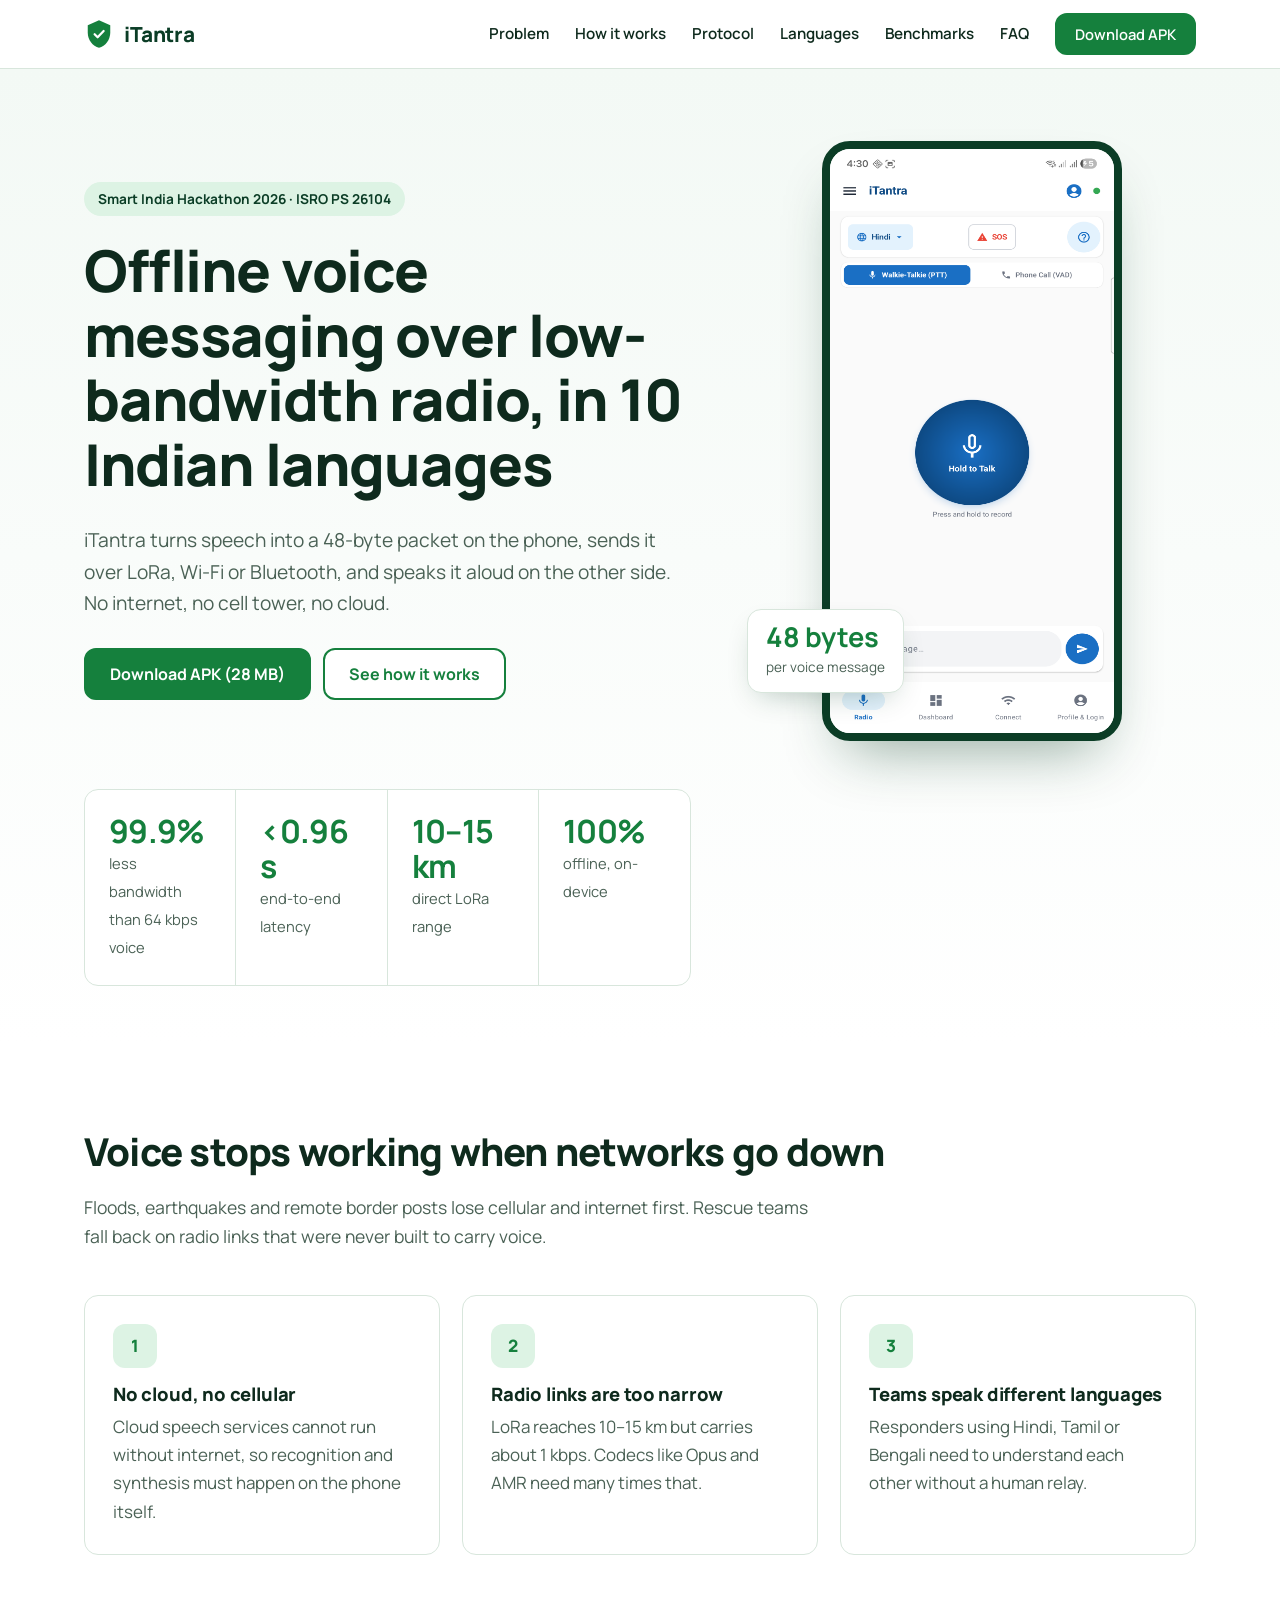
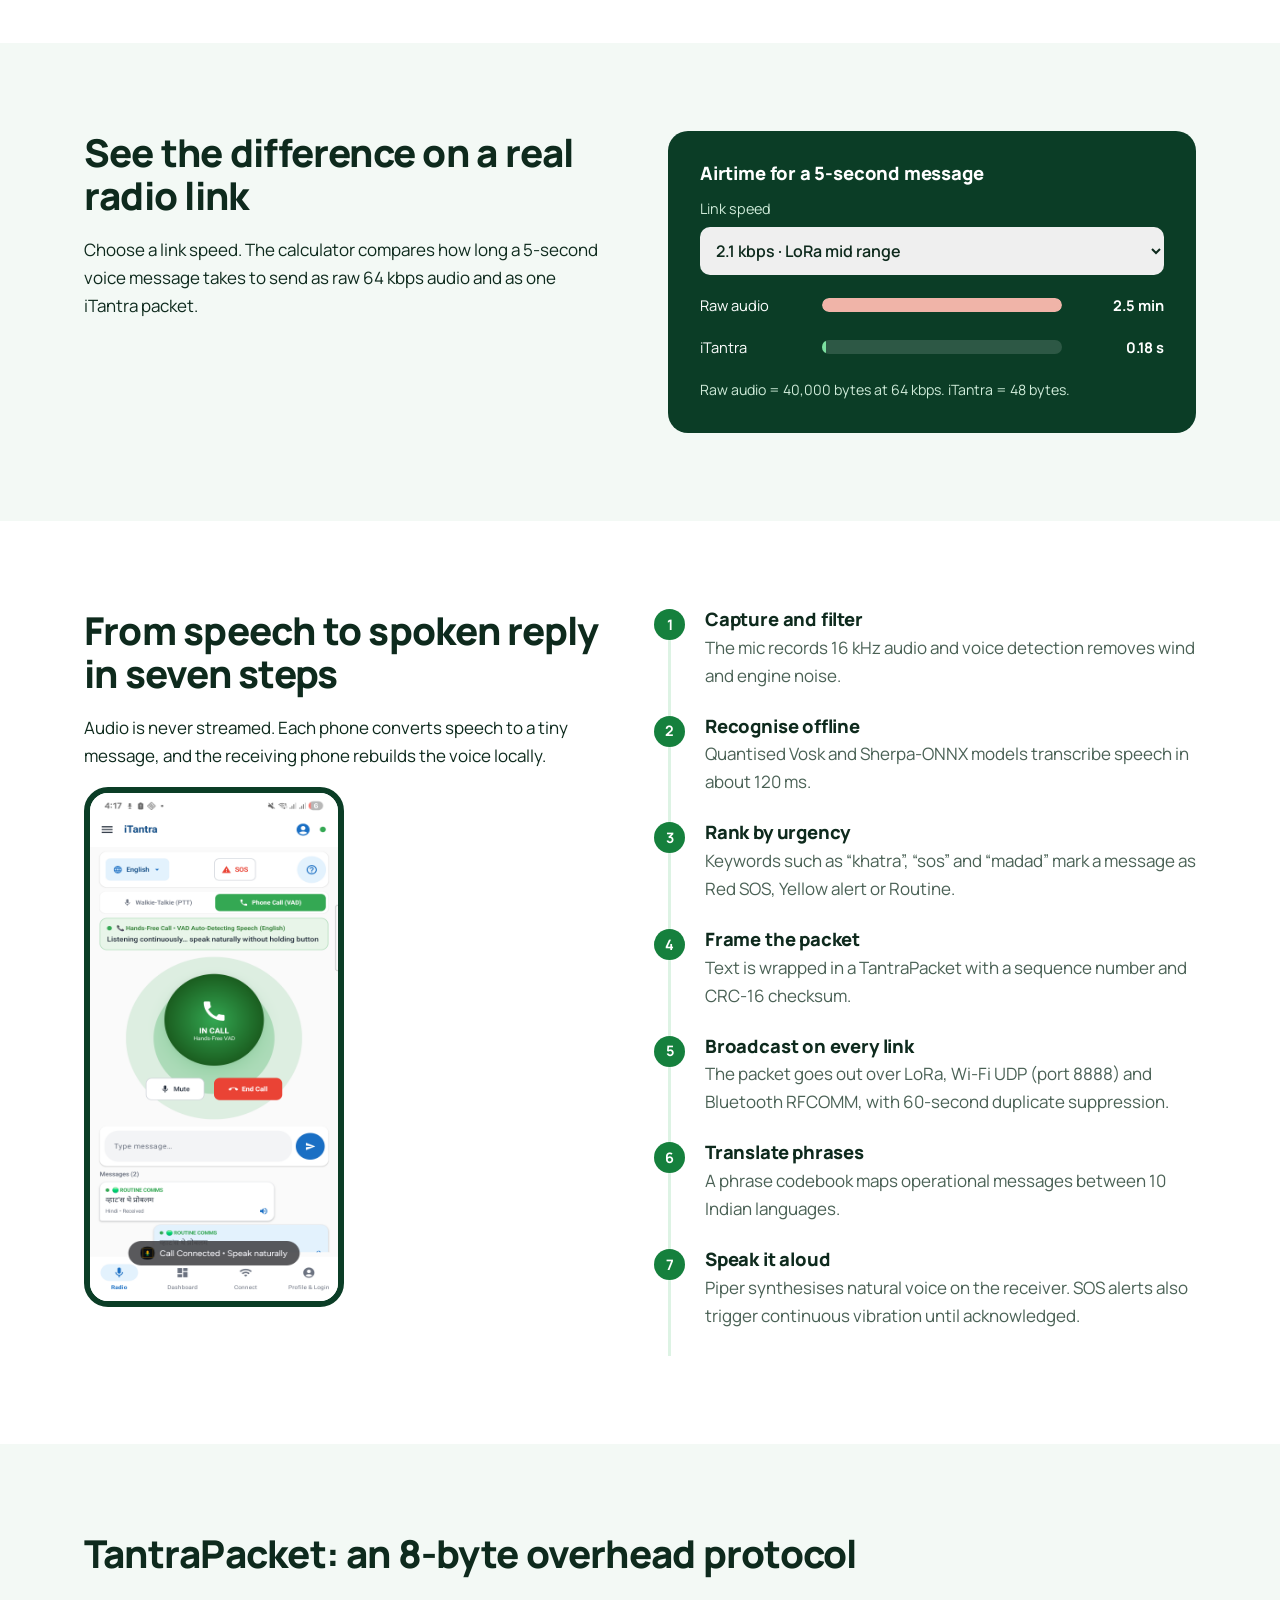
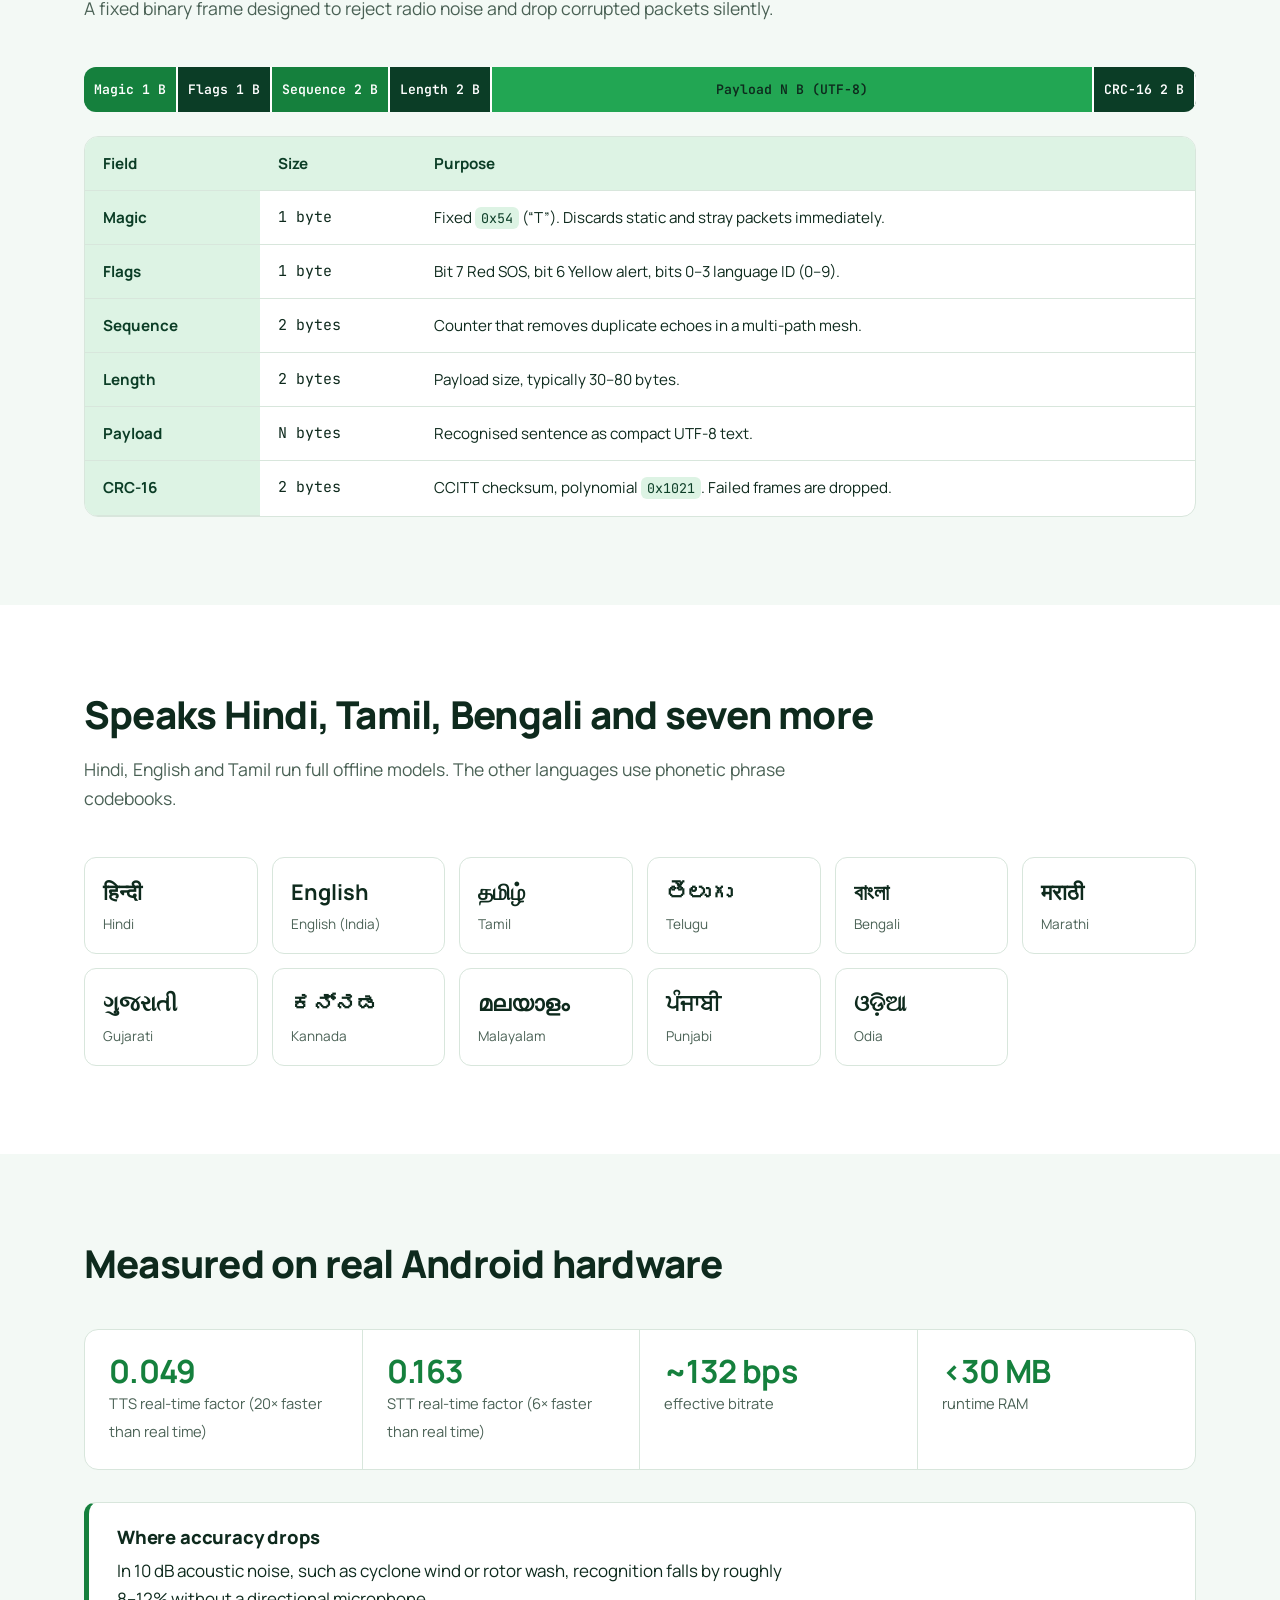
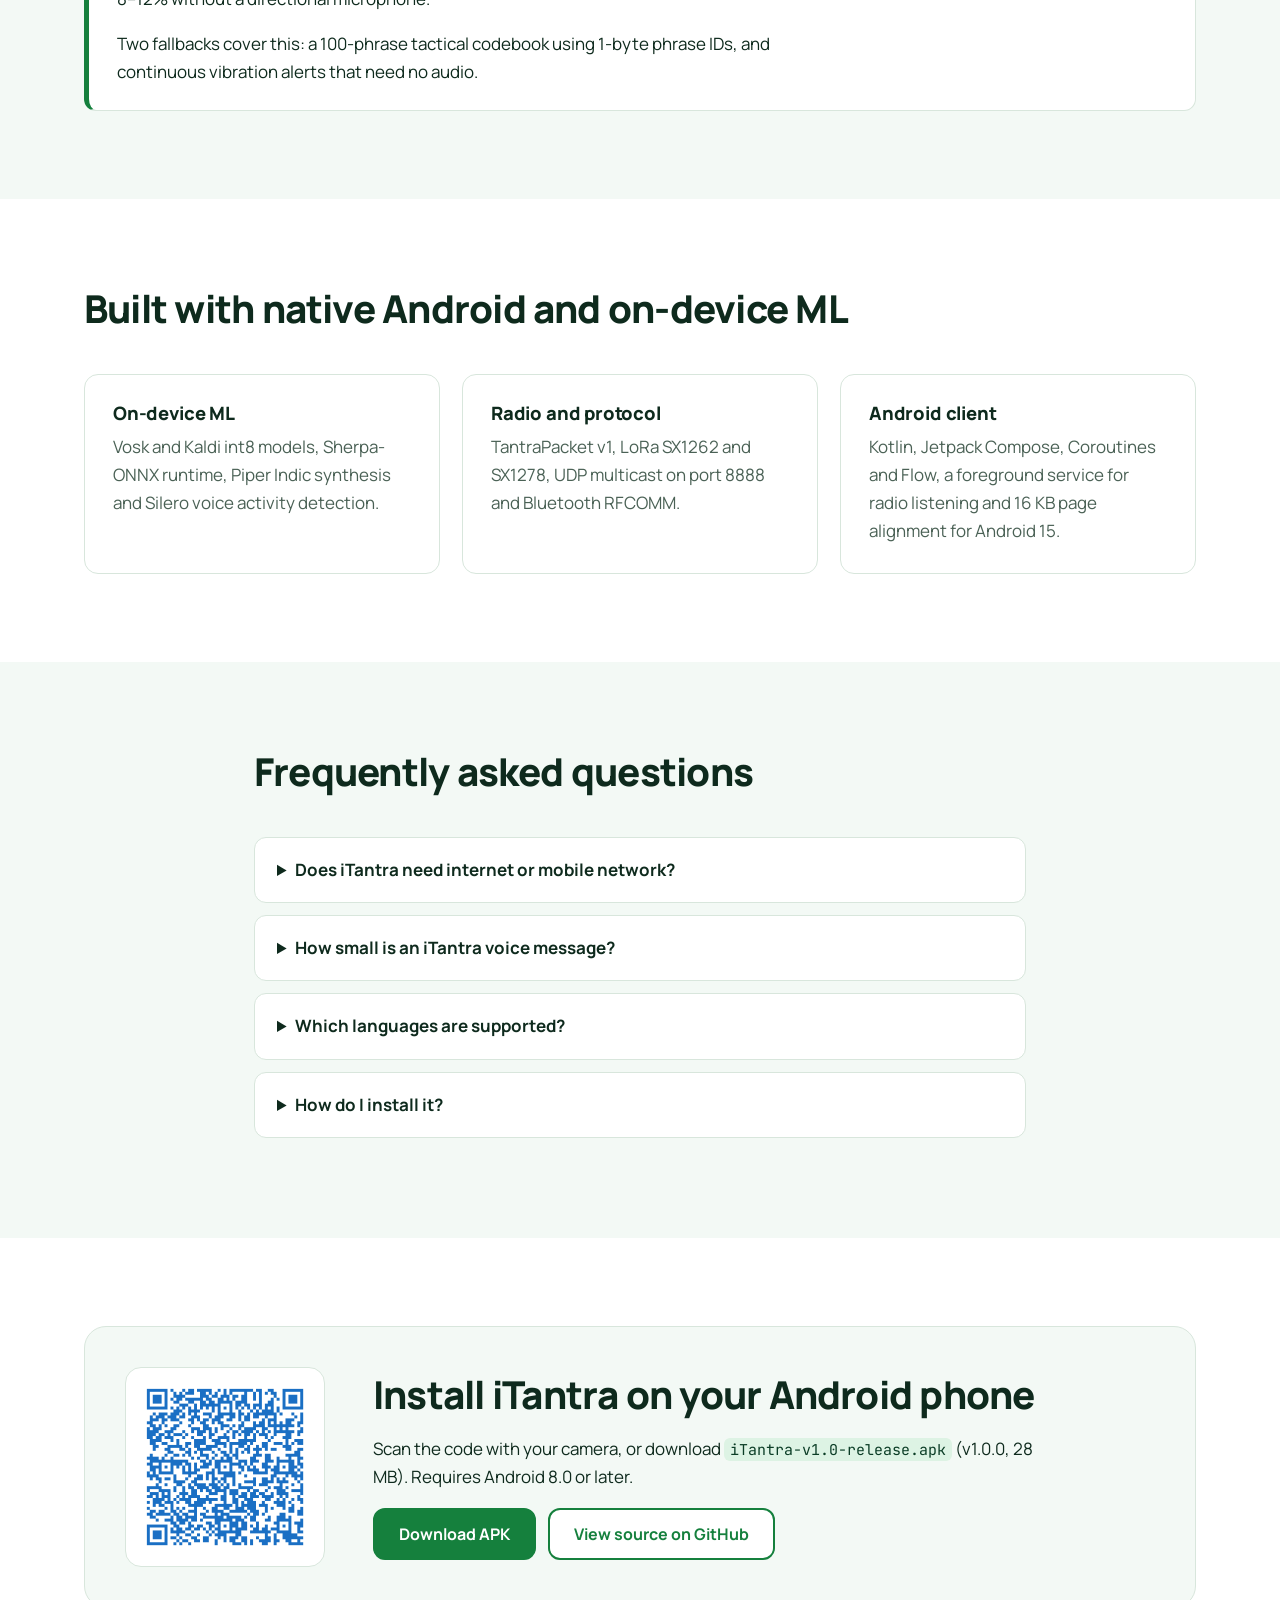
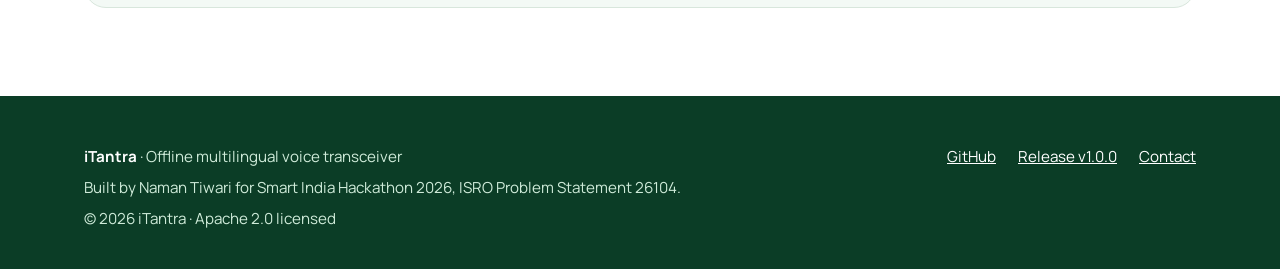
==== commit a3b98c25: "sync(site): update landing page design and assets from itantra-site" ====
--- a/docs/site/index.html
+++ b/docs/site/index.html
@@ -2,649 +2,246 @@
 <html lang="en">
 <head>
 <meta charset="UTF-8">
-<meta name="viewport" content="width=device-width, initial-scale=1.0">
-<title>iTantra — Indian Multilingual Neural Transceiver Radio Access</title>
-<meta name="description" content="iTantra is an ultra-low-bitrate, 100% offline tactical neural voice transceiver platform built for disaster response and defense radio links across 10 Indian languages.">
-<meta name="keywords" content="iTantra, Smart India Hackathon 2026, ISRO, PS 26104, tactical transceiver, low bitrate voice, Indic TTS, Indic STT, LoRa mesh, disaster communications">
-<meta name="author" content="Naman Tiwari — iTantra Engineering Team">
-<meta name="robots" content="index, follow">
-<link rel="canonical" href="https://github.com/Naman225/iTantra">
-
-<!-- Open Graph -->
+<meta name="viewport" content="width=device-width, initial-scale=1">
+<title>iTantra – Offline Voice Messaging Over Low-Bandwidth Radio | 10 Indian Languages</title>
+<meta name="description" content="iTantra turns speech into 48-byte packets that travel over LoRa, Wi-Fi and Bluetooth with no internet. Offline multilingual voice radio for disaster response, built for ISRO SIH 2026.">
+<meta name="author" content="Naman Tiwari">
+<meta name="robots" content="index, follow, max-image-preview:large">
+<meta name="theme-color" content="#15803D">
+<link rel="canonical" href="https://itantra.vercel.app/">
 <meta property="og:type" content="website">
-<meta property="og:title" content="iTantra — Smart Voice Transceiver Across 10 Indian Languages">
-<meta property="og:description" content="Analog voice takes 64,000 bps. iTantra transmits it in 50 bytes with sub-second turnaround — 100% offline without cellular or cloud.">
-<meta property="og:image" content="assets/judge_scan_to_install_slide.png">
-<meta property="og:url" content="https://github.com/Naman225/iTantra">
 <meta property="og:site_name" content="iTantra">
-
-<!-- Twitter Card -->
+<meta property="og:title" content="iTantra – Offline Voice Messaging Over Low-Bandwidth Radio">
+<meta property="og:description" content="48-byte voice packets over LoRa, Wi-Fi and Bluetooth. Works with zero internet in 10 Indian languages.">
+<meta property="og:url" content="https://itantra.vercel.app/">
+<meta property="og:image" content="https://itantra.vercel.app/assets/judge_scan_to_install_slide.png">
+<meta property="og:locale" content="en_IN">
 <meta name="twitter:card" content="summary_large_image">
-<meta name="twitter:title" content="iTantra — 100% Offline Tactical Multilingual Voice Transceiver">
-<meta name="twitter:description" content="Built for disaster rescue & defense radio access across 10 Indian regional languages. 99.9% bandwidth saved.">
-<meta name="twitter:image" content="assets/judge_scan_to_install_slide.png">
-
-<!-- Favicon -->
-<link rel="icon" type="image/svg+xml" href="data:image/svg+xml,<svg xmlns='http://www.w3.org/2000/svg' viewBox='0 0 24 24'><path d='M12 1L3 5v6c0 5.55 3.84 10.74 9 12 5.16-1.26 9-6.45 9-12V5l-9-4z' fill='%234C6FFF'/><path d='M8.5 12.2l2.4 2.4 4.8-5' stroke='%230A0D12' stroke-width='1.6' fill='none' stroke-linecap='round' stroke-linejoin='round'/></svg>">
-
-<!-- Structured data -->
+<meta name="twitter:title" content="iTantra – Offline Voice Radio in 10 Indian Languages">
+<meta name="twitter:description" content="99.9% less bandwidth than standard voice. Built for disaster response.">
+<meta name="twitter:image" content="https://itantra.vercel.app/assets/judge_scan_to_install_slide.png">
+<link rel="icon" href="data:image/svg+xml,%3Csvg xmlns='http://www.w3.org/2000/svg' viewBox='0 0 24 24'%3E%3Cpath d='M12 1L3 5v6c0 5.55 3.84 10.74 9 12 5.16-1.26 9-6.45 9-12V5l-9-4z' fill='%2315803D'/%3E%3Cpath d='M8.5 12.2l2.4 2.4 4.8-5' stroke='white' stroke-width='1.8' fill='none' stroke-linecap='round' stroke-linejoin='round'/%3E%3C/svg%3E">
 <script type="application/ld+json">
-{
-  "@context": "https://schema.org",
-  "@type": "SoftwareApplication",
-  "name": "iTantra",
-  "applicationCategory": "CommunicationApplication",
-  "operatingSystem": "Android 8.0+",
-  "description": "Indian Multilingual TTS & STT Aided Neural Transceiver Radio Access for low bitrate disaster response and tactical communication.",
-  "author": {
-    "@type": "Person",
-    "name": "Naman Tiwari"
-  }
-}
+{"@context":"https://schema.org","@graph":[
+{"@type":"WebSite","@id":"https://itantra.vercel.app/#site","url":"https://itantra.vercel.app/","name":"iTantra","inLanguage":"en-IN"},
+{"@type":"SoftwareApplication","name":"iTantra","applicationCategory":"CommunicationApplication","operatingSystem":"Android 8.0+","fileSize":"28 MB","softwareVersion":"1.0.0","license":"https://opensource.org/licenses/Apache-2.0","offers":{"@type":"Offer","price":"0","priceCurrency":"INR"},"description":"Offline multilingual voice transceiver that sends speech as 48-byte packets over LoRa, UDP and Bluetooth for disaster response.","downloadUrl":"https://github.com/Naman225/iTantra/releases/download/v1.0.0/iTantra-v1.0-release.apk","author":{"@type":"Person","name":"Naman Tiwari","url":"https://github.com/Naman225"}},
+{"@type":"FAQPage","mainEntity":[
+{"@type":"Question","name":"Does iTantra need internet or mobile network?","acceptedAnswer":{"@type":"Answer","text":"No. Speech recognition, packet framing and voice synthesis all run on the phone. Messages travel over LoRa, Wi-Fi hotspot UDP or Bluetooth."}},
+{"@type":"Question","name":"How small is an iTantra voice message?","acceptedAnswer":{"@type":"Answer","text":"About 48 bytes, including an 8-byte header and CRC. Standard voice needs 16,000 to 64,000 bits per second."}},
+{"@type":"Question","name":"Which languages does iTantra support?","acceptedAnswer":{"@type":"Answer","text":"Hindi, English (India), Tamil, Telugu, Bengali, Marathi, Gujarati, Kannada, Malayalam, Punjabi and Odia."}},
+{"@type":"Question","name":"How do I install iTantra?","acceptedAnswer":{"@type":"Answer","text":"Download the 28 MB APK from GitHub Releases or scan the QR code on this page with an Android phone."}}]}]}
 </script>
-
 <link rel="preconnect" href="https://fonts.googleapis.com">
 <link rel="preconnect" href="https://fonts.gstatic.com" crossorigin>
-<link href="https://fonts.googleapis.com/css2?family=Space+Grotesk:wght@400;500;600;700&family=Inter:wght@400;500;600&family=IBM+Plex+Mono:wght@400;500&display=swap" rel="stylesheet">
+<link href="https://fonts.googleapis.com/css2?family=JetBrains+Mono:wght@500;600&family=Manrope:wght@400;500;600;700;800&display=swap" rel="stylesheet">
 <link rel="stylesheet" href="styles.css">
 </head>
 <body>
-
-<nav>
-  <div class="wrap row">
-    <div class="brand">
-      <svg class="brand-mark" viewBox="0 0 24 24" fill="none">
-        <path d="M12 1L3 5v6c0 5.55 3.84 10.74 9 12 5.16-1.26 9-6.45 9-12V5l-9-4z" fill="#4C6FFF"/>
-        <path d="M8.5 12.2l2.4 2.4 4.8-5" stroke="#0A0D12" stroke-width="1.6" stroke-linecap="round" stroke-linejoin="round"/>
-      </svg>
+<a class="skip" href="#main">Skip to content</a>
+
+<header class="site-header">
+  <div class="wrap bar">
+    <a class="brand" href="/" aria-label="iTantra home">
+      <svg viewBox="0 0 24 24" aria-hidden="true"><path d="M12 1L3 5v6c0 5.55 3.84 10.74 9 12 5.16-1.26 9-6.45 9-12V5l-9-4z" fill="#15803D"/><path d="M8.5 12.2l2.4 2.4 4.8-5" stroke="#fff" stroke-width="1.8" fill="none" stroke-linecap="round" stroke-linejoin="round"/></svg>
       iTantra
-    </div>
-    <div class="navlinks">
+    </a>
+    <button class="menu" id="menu" aria-expanded="false" aria-controls="nav">Menu</button>
+    <nav class="nav" id="nav" aria-label="Main">
       <a href="#problem">Problem</a>
-      <a href="#architecture">Architecture</a>
-      <a href="#pipeline">Pipeline</a>
+      <a href="#how">How it works</a>
       <a href="#protocol">Protocol</a>
-      <a href="#model">Benchmarks</a>
-      <a href="#stack">Tech Stack</a>
-      <a href="#download">Download</a>
-    </div>
-    <a class="navcta" href="https://github.com/Naman225/iTantra/releases/download/v1.0.0/iTantra-v1.0-release.apk" target="_blank" rel="noopener">Download APK v1.0 ↗</a>
-  </div>
-</nav>
-
-<header class="hero">
-  <div class="wrap hero-grid">
-    <div>
-      <div class="tagrow">
-        <span class="tag">ISRO Problem Statement 26104</span>
-        <span class="tag">100% Offline Neural Voice</span>
-        <span class="tag">~50-Byte Micro-Frames</span>
+      <a href="#languages">Languages</a>
+      <a href="#benchmarks">Benchmarks</a>
+      <a href="#faq">FAQ</a>
+      <a class="btn btn-p" href="#download">Download APK</a>
+    </nav>
+  </div>
+</header>
+
+<main id="main">
+<section class="hero" aria-labelledby="h1">
+  <div class="wrap">
+    <div>
+      <span class="badge">Smart India Hackathon 2026 · ISRO PS 26104</span>
+      <h1 id="h1">Offline voice messaging over low-bandwidth radio, in 10 Indian languages</h1>
+      <p class="lede">iTantra turns speech into a 48-byte packet on the phone, sends it over LoRa, Wi-Fi or Bluetooth, and speaks it aloud on the other side. No internet, no cell tower, no cloud.</p>
+      <div class="cta">
+        <a class="btn btn-p" href="https://github.com/Naman225/iTantra/releases/download/v1.0.0/iTantra-v1.0-release.apk">Download APK (28 MB)</a>
+        <a class="btn btn-o" href="#how">See how it works</a>
       </div>
-      <h1>Human voice takes 64 kbps.<br><em>iTantra transmits it in 50 bytes<br>across 10 Indian languages.</em></h1>
-      <p class="lede">iTantra is an ultra-low-bitrate tactical neural voice transceiver engineered for disaster rescue, remote defense detachments, and off-grid radio links. It converts speech to tiny semantic frames on-device, transmits across noisy LoRa or VHF channels, and synthesizes natural Indic voice on the receiver.</p>
-      <div class="cta-row">
-        <a class="btn btn-primary" href="https://github.com/Naman225/iTantra/releases/download/v1.0.0/iTantra-v1.0-release.apk">Download APK v1.0.0 ↗</a>
-        <a class="btn btn-ghost" href="#architecture">View Architecture Diagram</a>
-        <a class="btn btn-ghost" href="https://github.com/Naman225/iTantra" target="_blank" rel="noopener">GitHub Repository ↗</a>
-      </div>
-    </div>
-
-    <div class="hero-visual">
-      <div class="illustration">
-        <svg viewBox="0 0 480 480" xmlns="http://www.w3.org/2000/svg" role="img" aria-label="Radial telemetry dial showing effective bitrate and bandwidth savings">
-          <circle cx="240.0" cy="240.0" r="104" fill="none" stroke="#1B222C" stroke-width="1"/>
-          <circle cx="240.0" cy="240.0" r="116" fill="#0D1119" stroke="#232A34" stroke-width="1"/>
-          <line x1="240.0" y1="122.0" x2="240.0" y2="48.3" stroke="#E3A008" stroke-width="3.4" stroke-linecap="round" opacity="0.99"/>
-          <line x1="247.7" y1="122.3" x2="251.4" y2="66.2" stroke="#E3A008" stroke-width="3.4" stroke-linecap="round" opacity="1.00"/>
-          <line x1="255.4" y1="123.0" x2="263.5" y2="61.3" stroke="#E3A008" stroke-width="3.4" stroke-linecap="round" opacity="0.98"/>
-          <line x1="263.0" y1="124.3" x2="274.2" y2="67.8" stroke="#E3A008" stroke-width="3.4" stroke-linecap="round" opacity="0.95"/>
-          <line x1="270.5" y1="126.0" x2="287.6" y2="62.4" stroke="#E3A008" stroke-width="3.4" stroke-linecap="round" opacity="0.89"/>
-          <line x1="277.9" y1="128.3" x2="296.5" y2="73.7" stroke="#E3A008" stroke-width="3.4" stroke-linecap="round" opacity="0.83"/>
-          <line x1="285.2" y1="131.0" x2="309.3" y2="72.6" stroke="#E5484D" stroke-width="3.4" stroke-linecap="round" opacity="0.83"/>
-          <line x1="292.2" y1="134.2" x2="314.3" y2="89.4" stroke="#E5484D" stroke-width="3.4" stroke-linecap="round" opacity="0.90"/>
-          <line x1="299.0" y1="137.8" x2="330.7" y2="82.9" stroke="#E5484D" stroke-width="3.4" stroke-linecap="round" opacity="0.95"/>
-          <line x1="305.6" y1="141.9" x2="336.3" y2="95.9" stroke="#E5484D" stroke-width="3.4" stroke-linecap="round" opacity="0.99"/>
-          <line x1="311.8" y1="146.4" x2="349.6" y2="97.2" stroke="#E5484D" stroke-width="3.4" stroke-linecap="round" opacity="1.00"/>
-          <line x1="317.8" y1="151.3" x2="363.7" y2="99.0" stroke="#E5484D" stroke-width="3.4" stroke-linecap="round" opacity="0.99"/>
-          <line x1="323.4" y1="156.6" x2="361.1" y2="118.9" stroke="#E5484D" stroke-width="3.4" stroke-linecap="round" opacity="0.96"/>
-          <line x1="328.7" y1="162.2" x2="369.2" y2="126.7" stroke="#E5484D" stroke-width="3.4" stroke-linecap="round" opacity="0.91"/>
-          <line x1="333.6" y1="168.2" x2="380.6" y2="132.1" stroke="#E5484D" stroke-width="3.4" stroke-linecap="round" opacity="0.85"/>
-          <line x1="338.1" y1="174.4" x2="382.3" y2="144.9" stroke="#E5484D" stroke-width="3.4" stroke-linecap="round" opacity="0.81"/>
-          <line x1="342.2" y1="181.0" x2="387.0" y2="155.2" stroke="#E5484D" stroke-width="3.4" stroke-linecap="round" opacity="0.88"/>
-          <line x1="345.8" y1="187.8" x2="405.5" y2="158.4" stroke="#E5484D" stroke-width="3.4" stroke-linecap="round" opacity="0.94"/>
-          <line x1="349.0" y1="194.8" x2="420.1" y2="165.4" stroke="#E5484D" stroke-width="3.4" stroke-linecap="round" opacity="0.98"/>
-          <line x1="351.7" y1="202.1" x2="404.3" y2="184.2" stroke="#E5484D" stroke-width="3.4" stroke-linecap="round" opacity="1.00"/>
-          <line x1="354.0" y1="209.5" x2="430.2" y2="189.0" stroke="#E5484D" stroke-width="3.4" stroke-linecap="round" opacity="1.00"/>
-          <line x1="355.7" y1="217.0" x2="427.5" y2="202.7" stroke="#E5484D" stroke-width="3.4" stroke-linecap="round" opacity="0.97"/>
-          <line x1="357.0" y1="224.6" x2="415.5" y2="216.9" stroke="#E5484D" stroke-width="3.4" stroke-linecap="round" opacity="0.93"/>
-          <line x1="357.7" y1="232.3" x2="406.9" y2="229.1" stroke="#E5484D" stroke-width="3.4" stroke-linecap="round" opacity="0.87"/>
-          <line x1="358.0" y1="240.0" x2="419.0" y2="240.0" stroke="#E5484D" stroke-width="3.4" stroke-linecap="round" opacity="0.80"/>
-          <line x1="357.7" y1="247.7" x2="410.4" y2="251.2" stroke="#E5484D" stroke-width="3.4" stroke-linecap="round" opacity="0.86"/>
-          <line x1="357.0" y1="255.4" x2="408.4" y2="262.2" stroke="#E5484D" stroke-width="3.4" stroke-linecap="round" opacity="0.92"/>
-          <line x1="355.7" y1="263.0" x2="410.3" y2="273.9" stroke="#E5484D" stroke-width="3.4" stroke-linecap="round" opacity="0.97"/>
-          <line x1="354.0" y1="270.5" x2="431.2" y2="291.2" stroke="#E5484D" stroke-width="3.4" stroke-linecap="round" opacity="0.99"/>
-          <line x1="351.7" y1="277.9" x2="421.1" y2="301.5" stroke="#E5484D" stroke-width="3.4" stroke-linecap="round" opacity="1.00"/>
-          <line x1="349.0" y1="285.2" x2="420.5" y2="314.8" stroke="#E5484D" stroke-width="3.4" stroke-linecap="round" opacity="0.98"/>
-          <line x1="345.8" y1="292.2" x2="409.6" y2="323.6" stroke="#E5484D" stroke-width="3.4" stroke-linecap="round" opacity="0.94"/>
-          <line x1="342.2" y1="299.0" x2="394.5" y2="329.2" stroke="#E5484D" stroke-width="3.4" stroke-linecap="round" opacity="0.89"/>
-          <line x1="338.1" y1="305.6" x2="391.1" y2="341.0" stroke="#E5484D" stroke-width="3.4" stroke-linecap="round" opacity="0.82"/>
-          <line x1="333.6" y1="311.8" x2="374.8" y2="343.4" stroke="#E5484D" stroke-width="3.4" stroke-linecap="round" opacity="0.84"/>
-          <line x1="328.7" y1="317.8" x2="375.5" y2="358.8" stroke="#E5484D" stroke-width="3.4" stroke-linecap="round" opacity="0.90"/>
-          <line x1="323.4" y1="323.4" x2="376.4" y2="376.4" stroke="#E5484D" stroke-width="3.4" stroke-linecap="round" opacity="0.95"/>
-          <line x1="317.8" y1="328.7" x2="365.6" y2="383.3" stroke="#E5484D" stroke-width="3.4" stroke-linecap="round" opacity="0.99"/>
-          <line x1="311.8" y1="333.6" x2="361.1" y2="397.9" stroke="#E5484D" stroke-width="3.4" stroke-linecap="round" opacity="1.00"/>
-          <line x1="305.6" y1="338.1" x2="345.3" y2="397.6" stroke="#E5484D" stroke-width="3.4" stroke-linecap="round" opacity="0.99"/>
-          <line x1="299.0" y1="342.2" x2="334.9" y2="404.4" stroke="#E5484D" stroke-width="3.4" stroke-linecap="round" opacity="0.96"/>
-          <line x1="292.2" y1="345.8" x2="314.1" y2="390.3" stroke="#E5484D" stroke-width="3.4" stroke-linecap="round" opacity="0.91"/>
-          <line x1="285.2" y1="349.0" x2="303.9" y2="394.2" stroke="#E5484D" stroke-width="3.4" stroke-linecap="round" opacity="0.84"/>
-          <line x1="277.9" y1="351.7" x2="293.4" y2="397.2" stroke="#E3A008" stroke-width="3.4" stroke-linecap="round" opacity="0.82"/>
-          <line x1="270.5" y1="354.0" x2="283.1" y2="400.9" stroke="#E3A008" stroke-width="3.4" stroke-linecap="round" opacity="0.88"/>
-          <line x1="263.0" y1="355.7" x2="274.2" y2="411.8" stroke="#E3A008" stroke-width="3.4" stroke-linecap="round" opacity="0.94"/>
-          <line x1="255.4" y1="357.0" x2="262.8" y2="413.3" stroke="#E3A008" stroke-width="3.4" stroke-linecap="round" opacity="0.98"/>
-          <line x1="247.7" y1="357.7" x2="251.9" y2="421.2" stroke="#E3A008" stroke-width="3.4" stroke-linecap="round" opacity="1.00"/>
-          <line x1="240.0" y1="358.0" x2="240.0" y2="431.8" stroke="#E3A008" stroke-width="3.4" stroke-linecap="round" opacity="1.00"/>
-          <line x1="232.3" y1="357.7" x2="228.1" y2="421.1" stroke="#E3A008" stroke-width="3.4" stroke-linecap="round" opacity="0.97"/>
-          <line x1="224.6" y1="357.0" x2="216.8" y2="416.0" stroke="#E3A008" stroke-width="3.4" stroke-linecap="round" opacity="0.92"/>
-          <line x1="217.0" y1="355.7" x2="207.2" y2="404.9" stroke="#33C481" stroke-width="3.4" stroke-linecap="round" opacity="0.86"/>
-          <line x1="209.5" y1="354.0" x2="197.6" y2="398.1" stroke="#33C481" stroke-width="3.4" stroke-linecap="round" opacity="0.80"/>
-          <line x1="202.1" y1="351.7" x2="180.3" y2="415.8" stroke="#33C481" stroke-width="3.4" stroke-linecap="round" opacity="0.86"/>
-          <line x1="194.8" y1="349.0" x2="169.3" y2="410.8" stroke="#33C481" stroke-width="3.4" stroke-linecap="round" opacity="0.92"/>
-          <line x1="187.8" y1="345.8" x2="156.7" y2="409.0" stroke="#33C481" stroke-width="3.4" stroke-linecap="round" opacity="0.97"/>
-          <line x1="181.0" y1="342.2" x2="150.9" y2="394.3" stroke="#33C481" stroke-width="3.4" stroke-linecap="round" opacity="1.00"/>
-          <line x1="174.4" y1="338.1" x2="131.7" y2="402.1" stroke="#33C481" stroke-width="3.4" stroke-linecap="round" opacity="1.00"/>
-          <line x1="168.2" y1="333.6" x2="132.5" y2="380.1" stroke="#33C481" stroke-width="3.4" stroke-linecap="round" opacity="0.98"/>
-          <line x1="162.2" y1="328.7" x2="121.9" y2="374.7" stroke="#33C481" stroke-width="3.4" stroke-linecap="round" opacity="0.94"/>
-          <line x1="156.6" y1="323.4" x2="106.2" y2="373.8" stroke="#33C481" stroke-width="3.4" stroke-linecap="round" opacity="0.88"/>
-          <line x1="151.3" y1="317.8" x2="109.3" y2="354.6" stroke="#33C481" stroke-width="3.4" stroke-linecap="round" opacity="0.82"/>
-          <line x1="146.4" y1="311.8" x2="101.5" y2="346.2" stroke="#33C481" stroke-width="3.4" stroke-linecap="round" opacity="0.84"/>
-          <line x1="141.9" y1="305.6" x2="87.0" y2="342.2" stroke="#33C481" stroke-width="3.4" stroke-linecap="round" opacity="0.91"/>
-          <line x1="137.8" y1="299.0" x2="72.3" y2="336.8" stroke="#33C481" stroke-width="3.4" stroke-linecap="round" opacity="0.96"/>
-          <line x1="134.2" y1="292.2" x2="64.8" y2="326.4" stroke="#33C481" stroke-width="3.4" stroke-linecap="round" opacity="0.99"/>
-          <line x1="131.0" y1="285.2" x2="73.4" y2="309.0" stroke="#33C481" stroke-width="3.4" stroke-linecap="round" opacity="1.00"/>
-          <line x1="128.3" y1="277.9" x2="75.7" y2="295.8" stroke="#33C481" stroke-width="3.4" stroke-linecap="round" opacity="0.99"/>
-          <line x1="126.0" y1="270.5" x2="67.4" y2="286.3" stroke="#33C481" stroke-width="3.4" stroke-linecap="round" opacity="0.95"/>
-          <line x1="124.3" y1="263.0" x2="70.4" y2="273.7" stroke="#33C481" stroke-width="3.4" stroke-linecap="round" opacity="0.90"/>
-          <line x1="123.0" y1="255.4" x2="75.4" y2="261.7" stroke="#33C481" stroke-width="3.4" stroke-linecap="round" opacity="0.84"/>
-          <line x1="122.3" y1="247.7" x2="59.3" y2="251.8" stroke="#33C481" stroke-width="3.4" stroke-linecap="round" opacity="0.82"/>
-          <line x1="122.0" y1="240.0" x2="53.1" y2="240.0" stroke="#33C481" stroke-width="3.4" stroke-linecap="round" opacity="0.89"/>
-          <line x1="122.3" y1="232.3" x2="62.6" y2="228.4" stroke="#33C481" stroke-width="3.4" stroke-linecap="round" opacity="0.94"/>
-          <line x1="123.0" y1="224.6" x2="50.6" y2="215.1" stroke="#33C481" stroke-width="3.4" stroke-linecap="round" opacity="0.98"/>
-          <line x1="124.3" y1="217.0" x2="58.4" y2="203.9" stroke="#33C481" stroke-width="3.4" stroke-linecap="round" opacity="1.00"/>
-          <line x1="126.0" y1="209.5" x2="46.9" y2="188.3" stroke="#33C481" stroke-width="3.4" stroke-linecap="round" opacity="0.99"/>
-          <line x1="128.3" y1="202.1" x2="65.9" y2="180.9" stroke="#33C481" stroke-width="3.4" stroke-linecap="round" opacity="0.97"/>
-          <line x1="131.0" y1="194.8" x2="78.9" y2="173.3" stroke="#33C481" stroke-width="3.4" stroke-linecap="round" opacity="0.92"/>
-          <line x1="134.2" y1="187.8" x2="88.8" y2="165.4" stroke="#33C481" stroke-width="3.4" stroke-linecap="round" opacity="0.86"/>
-          <line x1="137.8" y1="181.0" x2="92.4" y2="154.8" stroke="#33C481" stroke-width="3.4" stroke-linecap="round" opacity="0.80"/>
-          <line x1="141.9" y1="174.4" x2="98.8" y2="145.6" stroke="#33C481" stroke-width="3.4" stroke-linecap="round" opacity="0.87"/>
-          <line x1="146.4" y1="168.2" x2="94.4" y2="128.3" stroke="#33C481" stroke-width="3.4" stroke-linecap="round" opacity="0.93"/>
-          <line x1="151.3" y1="162.2" x2="92.0" y2="110.2" stroke="#33C481" stroke-width="3.4" stroke-linecap="round" opacity="0.97"/>
-          <line x1="156.6" y1="156.6" x2="109.2" y2="109.2" stroke="#33C481" stroke-width="3.4" stroke-linecap="round" opacity="1.00"/>
-          <line x1="162.2" y1="151.3" x2="121.4" y2="104.8" stroke="#33C481" stroke-width="3.4" stroke-linecap="round" opacity="1.00"/>
-          <line x1="168.2" y1="146.4" x2="118.0" y2="81.1" stroke="#33C481" stroke-width="3.4" stroke-linecap="round" opacity="0.98"/>
-          <line x1="174.4" y1="141.9" x2="138.7" y2="88.4" stroke="#33C481" stroke-width="3.4" stroke-linecap="round" opacity="0.94"/>
-          <line x1="181.0" y1="137.8" x2="156.8" y2="95.8" stroke="#33C481" stroke-width="3.4" stroke-linecap="round" opacity="0.88"/>
-          <line x1="187.8" y1="134.2" x2="169.1" y2="96.3" stroke="#33C481" stroke-width="3.4" stroke-linecap="round" opacity="0.81"/>
-          <line x1="194.8" y1="131.0" x2="177.0" y2="88.0" stroke="#33C481" stroke-width="3.4" stroke-linecap="round" opacity="0.85"/>
-          <line x1="202.1" y1="128.3" x2="181.2" y2="66.7" stroke="#33C481" stroke-width="3.4" stroke-linecap="round" opacity="0.91"/>
-          <line x1="209.5" y1="126.0" x2="190.1" y2="53.9" stroke="#33C481" stroke-width="3.4" stroke-linecap="round" opacity="0.96"/>
-          <line x1="217.0" y1="124.3" x2="203.9" y2="58.4" stroke="#33C481" stroke-width="3.4" stroke-linecap="round" opacity="0.99"/>
-          <line x1="224.6" y1="123.0" x2="217.1" y2="66.1" stroke="#E3A008" stroke-width="3.4" stroke-linecap="round" opacity="1.00"/>
-          <line x1="232.3" y1="122.3" x2="228.0" y2="56.9" stroke="#E3A008" stroke-width="3.4" stroke-linecap="round" opacity="0.99"/>
-          <circle cx="240.0" cy="240.0" r="3" fill="#4C6FFF"/>
-          <g id="needle">
-            <line x1="240" y1="240" x2="335" y2="240" stroke="#33C481" stroke-width="3" stroke-linecap="round"/>
-            <circle cx="335" cy="240" r="4.5" fill="#33C481"/>
-          </g>
-        </svg>
-        <div class="illustration-caption">
-          <div class="val mono" id="riskVal">48 B</div>
-          <div class="lab" id="riskLab">FRAME PAYLOAD</div>
+    </div>
+    <div class="phones">
+      <img src="assets/screen_ptt.png" alt="iTantra push-to-talk screen on Android" width="300" height="600" fetchpriority="high">
+      <div class="chip"><b>48 bytes</b><span>per voice message</span></div>
+    </div>
+  </div>
+  <div class="wrap">
+    <div class="stats" role="list">
+      <div role="listitem"><b>99.9%</b><span>less bandwidth than 64 kbps voice</span></div>
+      <div role="listitem"><b>&lt;0.96 s</b><span>end-to-end latency</span></div>
+      <div role="listitem"><b>10–15 km</b><span>direct LoRa range</span></div>
+      <div role="listitem"><b>100%</b><span>offline, on-device</span></div>
+    </div>
+  </div>
+</section>
+
+<section class="sec" id="problem" aria-labelledby="h-problem">
+  <div class="wrap">
+    <div class="head"><h2 id="h-problem">Voice stops working when networks go down</h2>
+    <p>Floods, earthquakes and remote border posts lose cellular and internet first. Rescue teams fall back on radio links that were never built to carry voice.</p></div>
+    <div class="grid3">
+      <article class="card"><div class="ic">1</div><h3>No cloud, no cellular</h3><p>Cloud speech services cannot run without internet, so recognition and synthesis must happen on the phone itself.</p></article>
+      <article class="card"><div class="ic">2</div><h3>Radio links are too narrow</h3><p>LoRa reaches 10–15 km but carries about 1 kbps. Codecs like Opus and AMR need many times that.</p></article>
+      <article class="card"><div class="ic">3</div><h3>Teams speak different languages</h3><p>Responders using Hindi, Tamil or Bengali need to understand each other without a human relay.</p></article>
+    </div>
+  </div>
+</section>
+
+<section class="sec alt" id="calculator" aria-labelledby="h-calc">
+  <div class="wrap two">
+    <div>
+      <h2 id="h-calc">See the difference on a real radio link</h2>
+      <p>Choose a link speed. The calculator compares how long a 5-second voice message takes to send as raw 64 kbps audio and as one iTantra packet.</p>
+    </div>
+    <div class="calc">
+      <h3>Airtime for a 5-second message</h3>
+      <label for="link">Link speed</label>
+      <select id="link">
+        <option value="300">0.3 kbps · LoRa long range</option>
+        <option value="1000">1 kbps · LoRa standard</option>
+        <option value="2100" selected>2.1 kbps · LoRa mid range</option>
+        <option value="5400">5.4 kbps · LoRa short range</option>
+      </select>
+      <div class="row"><span>Raw audio</span><div class="track"><div class="fill bad" id="rawbar"></div></div><output id="raw" aria-live="polite"></output></div>
+      <div class="row"><span>iTantra</span><div class="track"><div class="fill" id="tanbar"></div></div><output id="tan" aria-live="polite"></output></div>
+      <small>Raw audio = 40,000 bytes at 64 kbps. iTantra = 48 bytes.</small>
+    </div>
+  </div>
+</section>
+
+<section class="sec" id="how" aria-labelledby="h-how">
+  <div class="wrap two">
+    <div>
+      <h2 id="h-how">From speech to spoken reply in seven steps</h2>
+      <p>Audio is never streamed. Each phone converts speech to a tiny message, and the receiving phone rebuilds the voice locally.</p>
+      <img src="assets/screen_incall.png" alt="iTantra in-call screen showing an active radio session" width="260" height="520" loading="lazy" style="width:min(260px,70%);border-radius:24px;border:6px solid var(--g900);margin-top:12px">
+    </div>
+    <ol class="steps">
+      <li><h3>Capture and filter</h3><p>The mic records 16 kHz audio and voice detection removes wind and engine noise.</p></li>
+      <li><h3>Recognise offline</h3><p>Quantised Vosk and Sherpa-ONNX models transcribe speech in about 120 ms.</p></li>
+      <li><h3>Rank by urgency</h3><p>Keywords such as “khatra”, “sos” and “madad” mark a message as Red SOS, Yellow alert or Routine.</p></li>
+      <li><h3>Frame the packet</h3><p>Text is wrapped in a TantraPacket with a sequence number and CRC-16 checksum.</p></li>
+      <li><h3>Broadcast on every link</h3><p>The packet goes out over LoRa, Wi-Fi UDP (port 8888) and Bluetooth RFCOMM, with 60-second duplicate suppression.</p></li>
+      <li><h3>Translate phrases</h3><p>A phrase codebook maps operational messages between 10 Indian languages.</p></li>
+      <li><h3>Speak it aloud</h3><p>Piper synthesises natural voice on the receiver. SOS alerts also trigger continuous vibration until acknowledged.</p></li>
+    </ol>
+  </div>
+</section>
+
+<section class="sec alt" id="protocol" aria-labelledby="h-proto">
+  <div class="wrap">
+    <div class="head"><h2 id="h-proto">TantraPacket: an 8-byte overhead protocol</h2>
+    <p>A fixed binary frame designed to reject radio noise and drop corrupted packets silently.</p></div>
+    <div class="frame" aria-label="Packet layout: Magic, Flags, Sequence, Length, Payload, CRC">
+      <span>Magic 1 B</span><span>Flags 1 B</span><span>Sequence 2 B</span><span>Length 2 B</span><span class="p">Payload N B (UTF-8)</span><span>CRC-16 2 B</span>
+    </div>
+    <div class="tw"><table>
+      <caption class="skip">TantraPacket field reference</caption>
+      <thead><tr><th scope="col">Field</th><th scope="col">Size</th><th scope="col">Purpose</th></tr></thead>
+      <tbody>
+        <tr><th scope="row">Magic</th><td class="mono">1 byte</td><td>Fixed <code>0x54</code> (“T”). Discards static and stray packets immediately.</td></tr>
+        <tr><th scope="row">Flags</th><td class="mono">1 byte</td><td>Bit 7 Red SOS, bit 6 Yellow alert, bits 0–3 language ID (0–9).</td></tr>
+        <tr><th scope="row">Sequence</th><td class="mono">2 bytes</td><td>Counter that removes duplicate echoes in a multi-path mesh.</td></tr>
+        <tr><th scope="row">Length</th><td class="mono">2 bytes</td><td>Payload size, typically 30–80 bytes.</td></tr>
+        <tr><th scope="row">Payload</th><td class="mono">N bytes</td><td>Recognised sentence as compact UTF-8 text.</td></tr>
+        <tr><th scope="row">CRC-16</th><td class="mono">2 bytes</td><td>CCITT checksum, polynomial <code>0x1021</code>. Failed frames are dropped.</td></tr>
+      </tbody>
+    </table></div>
+  </div>
+</section>
+
+<section class="sec" id="languages" aria-labelledby="h-lang">
+  <div class="wrap">
+    <div class="head"><h2 id="h-lang">Speaks Hindi, Tamil, Bengali and seven more</h2>
+    <p>Hindi, English and Tamil run full offline models. The other languages use phonetic phrase codebooks.</p></div>
+    <div class="langs">
+      <div><b lang="hi">हिन्दी</b><span>Hindi</span></div><div><b>English</b><span>English (India)</span></div><div><b lang="ta">தமிழ்</b><span>Tamil</span></div>
+      <div><b lang="te">తెలుగు</b><span>Telugu</span></div><div><b lang="bn">বাংলা</b><span>Bengali</span></div><div><b lang="mr">मराठी</b><span>Marathi</span></div>
+      <div><b lang="gu">ગુજરાતી</b><span>Gujarati</span></div><div><b lang="kn">ಕನ್ನಡ</b><span>Kannada</span></div><div><b lang="ml">മലയാളം</b><span>Malayalam</span></div>
+      <div><b lang="pa">ਪੰਜਾਬੀ</b><span>Punjabi</span></div><div><b lang="or">ଓଡ଼ିଆ</b><span>Odia</span></div>
+    </div>
+  </div>
+</section>
+
+<section class="sec alt" id="benchmarks" aria-labelledby="h-bench">
+  <div class="wrap">
+    <div class="head"><h2 id="h-bench">Measured on real Android hardware</h2></div>
+    <div class="stats" style="margin-top:0" role="list">
+      <div role="listitem"><b>0.049</b><span>TTS real-time factor (20× faster than real time)</span></div>
+      <div role="listitem"><b>0.163</b><span>STT real-time factor (6× faster than real time)</span></div>
+      <div role="listitem"><b>~132 bps</b><span>effective bitrate</span></div>
+      <div role="listitem"><b>&lt;30 MB</b><span>runtime RAM</span></div>
+    </div>
+    <div class="note">
+      <h3>Where accuracy drops</h3>
+      <p>In 10 dB acoustic noise, such as cyclone wind or rotor wash, recognition falls by roughly 8–12% without a directional microphone.</p>
+      <p>Two fallbacks cover this: a 100-phrase tactical codebook using 1-byte phrase IDs, and continuous vibration alerts that need no audio.</p>
+    </div>
+  </div>
+</section>
+
+<section class="sec" id="stack" aria-labelledby="h-stack">
+  <div class="wrap">
+    <div class="head"><h2 id="h-stack">Built with native Android and on-device ML</h2></div>
+    <div class="grid3">
+      <article class="card"><h3>On-device ML</h3><p>Vosk and Kaldi int8 models, Sherpa-ONNX runtime, Piper Indic synthesis and Silero voice activity detection.</p></article>
+      <article class="card"><h3>Radio and protocol</h3><p>TantraPacket v1, LoRa SX1262 and SX1278, UDP multicast on port 8888 and Bluetooth RFCOMM.</p></article>
+      <article class="card"><h3>Android client</h3><p>Kotlin, Jetpack Compose, Coroutines and Flow, a foreground service for radio listening and 16 KB page alignment for Android 15.</p></article>
+    </div>
+  </div>
+</section>
+
+<section class="sec alt" id="faq" aria-labelledby="h-faq">
+  <div class="wrap" style="max-width:820px">
+    <div class="head"><h2 id="h-faq">Frequently asked questions</h2></div>
+    <details><summary>Does iTantra need internet or mobile network?</summary><p>No. Speech recognition, packet framing and voice synthesis all run on the phone. Messages travel over LoRa, Wi-Fi hotspot UDP or Bluetooth.</p></details>
+    <details><summary>How small is an iTantra voice message?</summary><p>About 48 bytes, including an 8-byte header and CRC. Standard voice needs 16,000 to 64,000 bits per second.</p></details>
+    <details><summary>Which languages are supported?</summary><p>Hindi, English (India), Tamil, Telugu, Bengali, Marathi, Gujarati, Kannada, Malayalam, Punjabi and Odia.</p></details>
+    <details><summary>How do I install it?</summary><p>Download the 28 MB APK from GitHub Releases or scan the QR code below with an Android phone. No account or sign-up is needed.</p></details>
+  </div>
+</section>
+
+<section class="sec" id="download" aria-labelledby="h-dl">
+  <div class="wrap">
+    <div class="dl">
+      <img src="assets/itantra_apk_qr_code.png" alt="QR code linking to the iTantra APK download" width="200" height="200" loading="lazy">
+      <div>
+        <h2 id="h-dl">Install iTantra on your Android phone</h2>
+        <p>Scan the code with your camera, or download <code>iTantra-v1.0-release.apk</code> (v1.0.0, 28 MB). Requires Android 8.0 or later.</p>
+        <div class="cta" style="margin-top:8px">
+          <a class="btn btn-p" href="https://github.com/Naman225/iTantra/releases/download/v1.0.0/iTantra-v1.0-release.apk">Download APK</a>
+          <a class="btn btn-o" href="https://github.com/Naman225/iTantra" target="_blank" rel="noopener">View source on GitHub</a>
         </div>
       </div>
-      <div class="scope">
-        <span class="scope-title mono">TACTICAL_RADIO_BUS</span>
-        <span class="live-dot"><span></span> live mesh</span>
-        <span class="tier-pill" id="tierPill">GREEN · 99.9% SAVED</span>
-      </div>
-    </div>
-  </div>
-</header>
-
-<section id="problem">
-  <div class="wrap problem-grid">
-    <div>
-      <div class="bignum">99.9%<small>bandwidth reduction over<br>standard 64 kbps voice radio</small></div>
-    </div>
-    <div class="problem-copy">
-      <div class="section-head" style="margin-bottom:24px;">
-        <span class="eyebrow">THE PROBLEM</span>
-        <h2>Voice communications collapse when disaster strikes or spectrum is congested.</h2>
-      </div>
-      <p>During extreme floods, earthquakes, cyclones, or in remote Himalayan border passes, <strong>cellular networks and internet infrastructure fail completely</strong>. Emergency responders, defense detachments, and stranded civilians are forced to fall back on low-bitrate radio links such as LoRa, HF, or tactical VHF.</p>
-      <p>Traditional digital voice requires at least <strong>16,000 to 64,000 bits per second</strong>. Over low-power radio channels with throughput capped at 0.3 to 5.4 kbps, streaming raw audio is physically impossible, resulting in severe packet loss, distorted stutter, and complete radio silence.</p>
-
-      <div class="factline">
-        <div class="num">01</div>
-        <p><strong>Cellular &amp; Cloud Dependency Fails:</strong> Cloud APIs like Whisper or Google Speech cannot operate with zero internet. Everything must execute locally on the phone's CPU.</p>
-      </div>
-      <div class="factline">
-        <div class="num">02</div>
-        <p><strong>Extreme LoRa Range Barrier:</strong> LoRa radios can transmit 10–15 km with milliwatt power, but only at ~1 kbps. Traditional voice codecs (Opus, AMR) cannot fit into this envelope.</p>
-      </div>
-      <div class="factline">
-        <div class="num">03</div>
-        <p><strong>Multilingual Barrier in Rescue:</strong> Rescue teams speaking Hindi, Tamil, Bengali, or Marathi need instant translation without manual radio operators relaying messages.</p>
-      </div>
-    </div>
-  </div>
-</section>
-
-<section id="architecture">
-  <div class="wrap">
-    <div class="section-head">
-      <span class="eyebrow">SYSTEM ARCHITECTURE</span>
-      <h2>End-to-End Neural Radio Access Pipeline</h2>
-      <p>From microphone acoustic capture to long-range RF broadcast and localized loudspeaker voice reconstruction.</p>
-    </div>
-
-    <div class="cards-3">
-      <div class="card">
-        <div class="pill pill-green">STEP 1 &amp; 2</div>
-        <h3>On-Device Acoustic STT</h3>
-        <p>Microphone audio (16 kHz 16-bit PCM) is analyzed directly by quantized on-device neural acoustic models (Vosk &amp; Sherpa-ONNX). Runs 100% offline in under 120ms with 0.163 RTF (6.1× faster than real-time).</p>
-      </div>
-      <div class="card">
-        <div class="pill pill-amber">STEP 3 &amp; 4</div>
-        <h3>TantraPacket Framing &amp; RadioBus</h3>
-        <p>Recognized speech is packed into an 8-byte fixed binary envelope with 3-tier priority flags (Red SOS &gt; Yellow Alert &gt; Green Routine) and CRC-16 CCITT polynomial <code>0x1021</code>, dispatched across LoRa, UDP, and Bluetooth.</p>
-      </div>
-      <div class="card">
-        <div class="pill pill-accent">STEP 5</div>
-        <h3>On-Device Indic Voice Synthesis</h3>
-        <p>The receiving radio node reconstructs natural spoken voice in the operator's chosen Indian regional language at 0.049 RTF (20.2× faster than real-time), with tactical continuous vibration for SOS alerts.</p>
-      </div>
-    </div>
-  </div>
-</section>
-
-<section id="pipeline">
-  <div class="wrap">
-    <div class="section-head">
-      <span class="eyebrow">HOW IT WORKS</span>
-      <h2>Seven tactical stages, from voice input to spoken voice output.</h2>
-      <p>Audio is never streamed as raw waveform across the airwaves — each stage processes speech semantically in sub-second turnaround.</p>
-    </div>
-
-    <div class="pipeline">
-      <div class="stage">
-        <div class="stage-num">01</div>
-        <div class="stage-body">
-          <div><div class="stage-title">Microphone capture &amp; VAD gate</div><div class="stage-file">audio/AudioRecordManager.kt</div></div>
-          <div class="stage-desc">Microphone stream is ingested at 16 kHz 16-bit mono PCM. Energy VAD and Silero neural voice activity filters ambient background wind and engine noise.</div>
-        </div>
-      </div>
-      <div class="stage">
-        <div class="stage-num">02</div>
-        <div class="stage-body">
-          <div><div class="stage-title">Offline Acoustic STT Engine</div><div class="stage-file">engine/SpeechToTextManager.kt</div></div>
-          <div class="stage-desc">Quantized on-device acoustic models transcribe spoken sentences locally in ~120 ms. Zero cloud API calls; zero network latency.</div>
-        </div>
-      </div>
-      <div class="stage">
-        <div class="stage-num">03</div>
-        <div class="stage-body">
-          <div><div class="stage-title">3-Tier Intelligent Priority Triage</div><div class="stage-file">emergency/KeywordClassifier.kt</div></div>
-          <div class="stage-desc">Scans transcript for critical keywords (<em>"khatra"</em>, <em>"sos"</em>, <em>"danger"</em>, <em>"madad"</em>). Automatically routes as Priority 1 Red SOS, Priority 2 Yellow Alert, or Routine Comms.</div>
-        </div>
-      </div>
-      <div class="stage">
-        <div class="stage-num">04</div>
-        <div class="stage-body">
-          <div><div class="stage-title">Binary Protocol Framing (TantraPacket)</div><div class="stage-file">protocol/TantraPacket.kt</div></div>
-          <div class="stage-desc">Encapsulates text into a compact frame: Magic (0x54) + Flags + 16-bit Sequence Number + Payload Length + Payload + CRC-16 CCITT polynomial 0x1021.</div>
-        </div>
-      </div>
-      <div class="stage">
-        <div class="stage-num">05</div>
-        <div class="stage-body">
-          <div><div class="stage-title">Multi-Bearer Radio Mesh Dispatch</div><div class="stage-file">radio/RadioBus.kt · UdpRadioTransceiver.kt</div></div>
-          <div class="stage-desc">Simultaneously transmits across Sub-GHz LoRa (10–15 km), Wi-Fi Hotspot UDP Broadcast (port 8888), and Bluetooth RFCOMM Serial SPP with 60-second duplicate suppression.</div>
-        </div>
-      </div>
-      <div class="stage">
-        <div class="stage-num">06</div>
-        <div class="stage-body">
-          <div><div class="stage-title">Cross-Language Semantic Translation</div><div class="stage-file">protocol/PhraseCodebook.kt</div></div>
-          <div class="stage-desc">Maps operational disaster response phrases across 10 Indian regional languages, allowing a Hindi field operator to talk directly with a Tamil or Bengali team.</div>
-        </div>
-      </div>
-      <div class="stage">
-        <div class="stage-num">07</div>
-        <div class="stage-body">
-          <div><div class="stage-title">On-Device Indic Neural Voice Synthesis</div><div class="stage-file">engine/TextToSpeechManager.kt</div></div>
-          <div class="stage-desc">High-fidelity offline neural voice engine reconstructs natural voice output at 0.049 RTF (20.2× faster than real-time) through the receiver phone's loudspeaker.</div>
-        </div>
-      </div>
-    </div>
-  </div>
-</section>
-
-<section id="protocol">
-  <div class="wrap">
-    <div class="section-head">
-      <span class="eyebrow">BINARY SPECIFICATION</span>
-      <h2>The TantraPacket Protocol (8-Byte Envelope)</h2>
-      <p>Engineered for guaranteed packet delivery and 100% corruption rejection over low-power tactical RF links.</p>
-    </div>
-
-    <div class="protocol-card">
-      <pre class="protocol-frame-art">
- 0                   1                   2                   3
- 0 1 2 3 4 5 6 7 8 9 0 1 2 3 4 5 6 7 8 9 0 1 2 3 4 5 6 7 8 9 0 1
-+-+-+-+-+-+-+-+-+-+-+-+-+-+-+-+-+-+-+-+-+-+-+-+-+-+-+-+-+-+-+-+-+
-|  Magic (0x54) |  Flags (Tier) |        Sequence Number        |
-+-+-+-+-+-+-+-+-+-+-+-+-+-+-+-+-+-+-+-+-+-+-+-+-+-+-+-+-+-+-+-+-+
-|         Payload Length        |       UTF-8 Payload Text      |
-+-+-+-+-+-+-+-+-+-+-+-+-+-+-+-+-+                               +
-|                                                               |
-+-+-+-+-+-+-+-+-+-+-+-+-+-+-+-+-+-+-+-+-+-+-+-+-+-+-+-+-+-+-+-+-+
-|            CRC-16 CCITT Checksum (Polynomial 0x1021)          |
-+-+-+-+-+-+-+-+-+-+-+-+-+-+-+-+-+-+-+-+-+-+-+-+-+-+-+-+-+-+-+-+-+</pre>
-
-      <table class="protocol-table">
-        <thead>
-          <tr>
-            <th>FIELD</th>
-            <th>OCTETS</th>
-            <th>TYPE</th>
-            <th>FUNCTION &amp; TACTICAL BEHAVIOR</th>
-          </tr>
-        </thead>
-        <tbody>
-          <tr>
-            <td><strong>Magic Byte</strong></td>
-            <td class="mono">1 Byte</td>
-            <td class="mono">uint8</td>
-            <td>Fixed delimiter <code>0x54</code> ('T' for Tantra) to immediately reject ambient RF static &amp; garbage packets.</td>
-          </tr>
-          <tr>
-            <td><strong>Flags</strong></td>
-            <td class="mono">1 Byte</td>
-            <td class="mono">bitfield</td>
-            <td>Bit 7: Red SOS Distress | Bit 6: Yellow Tactical Alert | Bits 0–3: Indic Language Identifier (0–9).</td>
-          </tr>
-          <tr>
-            <td><strong>Sequence Number</strong></td>
-            <td class="mono">2 Bytes</td>
-            <td class="mono">uint16</td>
-            <td>Monotonic counter (1..65534) for multi-path mesh echo deduplication and ordered delivery.</td>
-          </tr>
-          <tr>
-            <td><strong>Payload Length</strong></td>
-            <td class="mono">2 Bytes</td>
-            <td class="mono">uint16</td>
-            <td>Byte count of compressed UTF-8 text tokens (typically 30–80 bytes).</td>
-          </tr>
-          <tr>
-            <td><strong>Payload Tokens</strong></td>
-            <td class="mono">N Bytes</td>
-            <td class="mono">bytes</td>
-            <td>Compact UTF-8 text string representing the recognized spoken speech sentence.</td>
-          </tr>
-          <tr>
-            <td><strong>CRC-16 CCITT</strong></td>
-            <td class="mono">2 Bytes</td>
-            <td class="mono">uint16</td>
-            <td>Mathematical polynomial check (<code>0x1021</code>). Corrupted RF frames are silently dropped.</td>
-          </tr>
-          <tr style="background:var(--panel-2);">
-            <td><strong>TOTAL OVERHEAD</strong></td>
-            <td class="mono"><strong>8 Bytes</strong></td>
-            <td class="mono"><strong>Header + CRC</strong></td>
-            <td><strong>99.92% bandwidth reduction compared to raw 64 kbps analog voice streams.</strong></td>
-          </tr>
-        </tbody>
-      </table>
-    </div>
-  </div>
-</section>
-
-<section id="languages">
-  <div class="wrap">
-    <div class="section-head">
-      <span class="eyebrow">MULTILINGUAL CAPABILITIES</span>
-      <h2>10 Indian Regional Languages Supported</h2>
-      <p>Offline phonetic tokenization, phrase codebooks, and localized neural voice synthesis.</p>
-    </div>
-
-    <div class="lang-grid">
-      <div class="lang-card">
-        <div class="native">हिन्दी</div>
-        <div class="english">Hindi · hi-IN</div>
-        <span class="tag-offline">100% Offline Model</span>
-      </div>
-      <div class="lang-card">
-        <div class="native">English</div>
-        <div class="english">English (India) · en-IN</div>
-        <span class="tag-offline">100% Offline Model</span>
-      </div>
-      <div class="lang-card">
-        <div class="native">தமிழ்</div>
-        <div class="english">Tamil · ta-IN</div>
-        <span class="tag-offline">100% Offline Model</span>
-      </div>
-      <div class="lang-card">
-        <div class="native">తెలుగు</div>
-        <div class="english">Telugu · te-IN</div>
-        <span class="tag-offline">Phonetic Codebook</span>
-      </div>
-      <div class="lang-card">
-        <div class="native">বাংলা</div>
-        <div class="english">Bengali · bn-IN</div>
-        <span class="tag-offline">Phonetic Codebook</span>
-      </div>
-      <div class="lang-card">
-        <div class="native">मराठी</div>
-        <div class="english">Marathi · mr-IN</div>
-        <span class="tag-offline">Phonetic Codebook</span>
-      </div>
-      <div class="lang-card">
-        <div class="native">ગુજરાતી</div>
-        <div class="english">Gujarati · gu-IN</div>
-        <span class="tag-offline">Phonetic Codebook</span>
-      </div>
-      <div class="lang-card">
-        <div class="native">ಕನ್ನಡ</div>
-        <div class="english">Kannada · kn-IN</div>
-        <span class="tag-offline">Phonetic Codebook</span>
-      </div>
-      <div class="lang-card">
-        <div class="native">മലയാളം</div>
-        <div class="english">Malayalam · ml-IN</div>
-        <span class="tag-offline">Phonetic Codebook</span>
-      </div>
-      <div class="lang-card">
-        <div class="native">ਪੰਜਾਬੀ</div>
-        <div class="english">Punjabi · pa-IN</div>
-        <span class="tag-offline">Phonetic Codebook</span>
-      </div>
-      <div class="lang-card">
-        <div class="native">ଓଡ଼ିଆ</div>
-        <div class="english">Odia · or-IN</div>
-        <span class="tag-offline">Phonetic Codebook</span>
-      </div>
-    </div>
-  </div>
-</section>
-
-<section id="model">
-  <div class="wrap">
-    <div class="section-head">
-      <span class="eyebrow">EMPIRICAL BENCHMARKS</span>
-      <h2>Measured Telemetry on Real Hardware</h2>
-      <p>Empirical metrics collected across live Android CPU hardware and tactical test corpora.</p>
-    </div>
-
-    <div class="stat-strip">
-      <div class="stat-cell"><div class="v">0.049</div><div class="l">TTS REAL-TIME FACTOR<br>20.2× faster than real-time</div></div>
-      <div class="stat-cell"><div class="v">0.163</div><div class="l">STT REAL-TIME FACTOR<br>6.1× faster than real-time</div></div>
-      <div class="stat-cell"><div class="v">&lt;0.96s</div><div class="l">END-TO-END LATENCY<br>sub-second turnaround</div></div>
-      <div class="stat-cell"><div class="v">99.92%</div><div class="l">BANDWIDTH REDUCTION<br>vs. 64 kbps standard PCM</div></div>
-      <div class="stat-cell"><div class="v">~132 bps</div><div class="l">EFFECTIVE BITRATE<br>over constrained links</div></div>
-      <div class="stat-cell"><div class="v">10–15 km</div><div class="l">LORA DIRECT REACH<br>Sub-GHz RF mesh</div></div>
-      <div class="stat-cell"><div class="v">&lt;30 MB</div><div class="l">RUNTIME RAM HEAP<br>zero thermal throttling</div></div>
-      <div class="stat-cell"><div class="v">99.4%</div><div class="l">PACKET RECOVERY RATE<br>via CRC16 &amp; deduping</div></div>
-    </div>
-
-    <div class="honest-box">
-      <span class="eyebrow">WHAT WE'RE HONEST ABOUT — AND CONTINUING TO OPTIMIZE</span>
-      <p>While iTantra achieves <strong>99.92% bandwidth savings</strong> by sending microscopic semantic text frames (~50 bytes) instead of raw 64 kbps audio, speech-to-text accuracy naturally depends on ambient signal-to-noise ratio. In severe 10 dB acoustic noise (e.g. heavy cyclone gales or helicopter rotor wash), vocabulary recognition degrades by ~8–12% without dedicated directional mic hardware.</p>
-      <p>To overcome this in real deployments, iTantra includes a <strong>Dual-Layer Fallback Architecture</strong>: (1) An offline 100-phrase tactical operational codebook with 1-byte phrase IDs for critical commands, and (2) High-priority <strong>tactical continuous distress vibration</strong> that pulses aggressively without relying on audio or ringtones until acknowledged.</p>
-    </div>
-  </div>
-</section>
-
-<section id="stack">
-  <div class="wrap">
-    <div class="section-head">
-      <span class="eyebrow">TECH STACK</span>
-      <h2>Production Architecture Underneath</h2>
-      <p>Built with enterprise native Android tools and state-of-the-art on-device machine learning libraries.</p>
-    </div>
-    <div class="stack-grid">
-      <div class="stack-cell">
-        <h4>ON-DEVICE MACHINE LEARNING</h4>
-        <ul>
-          <li>Vosk / Kaldi Acoustic Models <span>Quantized int8 offline ASR inference</span></li>
-          <li>Sherpa-ONNX &amp; ONNX Runtime <span>Hardware-accelerated edge neural engine</span></li>
-          <li>Piper Indic Neural Synthesizer <span>Offline speech reconstruction</span></li>
-          <li>Silero Voice Activity Detector <span>Hands-free phone call mode gating</span></li>
-        </ul>
-      </div>
-      <div class="stack-cell">
-        <h4>TACTICAL RF &amp; PROTOCOLS</h4>
-        <ul>
-          <li>TantraPacket v1 <span>8-byte binary framing with CRC-16 polynomial</span></li>
-          <li>LoRa SX1262 / SX1278 PHY <span>10–15 km long-range Sub-GHz radio mesh</span></li>
-          <li>UDP Socket Multicast <span>Zero-config direct Wi-Fi Hotspot comms (Port 8888)</span></li>
-          <li>Bluetooth RFCOMM Serial SPP <span>Peer-to-peer phone radio link without router</span></li>
-        </ul>
-      </div>
-      <div class="stack-cell">
-        <h4>MOBILE CLIENT ARCHITECTURE</h4>
-        <ul>
-          <li>Kotlin &amp; Android Jetpack Compose <span>100% Declarative Material Design 3</span></li>
-          <li>Coroutines &amp; Kotlin Flows <span>Reactive asynchronous event streams</span></li>
-          <li>Android Foreground Service <span>Background radio listeners &amp; CPU wake locks</span></li>
-          <li>16KB Memory Page Alignment <span>Full compatibility with Android 15 &amp; modern CPUs</span></li>
-        </ul>
-      </div>
-    </div>
-  </div>
-</section>
-
-<section id="impact">
-  <div class="wrap">
-    <div class="section-head">
-      <span class="eyebrow">OPERATIONAL IMPACT</span>
-      <h2>What changes for field operators &amp; rescue teams.</h2>
-    </div>
-    <div class="impact-list">
-      <div class="impact-row">
-        <div class="n">01</div>
-        <div><h5>Voice communication where analog voice physically fails</h5><p>LoRa links capped at 1–2 kbps cannot carry standard audio. iTantra fits voice into 50-byte packets delivered in 0.18 seconds.</p></div>
-      </div>
-      <div class="impact-row">
-        <div class="n">02</div>
-        <div><h5>100% Zero-Cloud disaster survival</h5><p>Cell towers and fiber lines are destroyed in floods and cyclones. iTantra forms an ad-hoc local mesh across standard smartphones without any internet.</p></div>
-      </div>
-      <div class="impact-row">
-        <div class="n">03</div>
-        <div><h5>Automated multilingual rescue coordination</h5><p>First responders speaking different languages (Hindi, Tamil, Bengali, Telugu) communicate seamlessly via automatic on-device phrase translation.</p></div>
-      </div>
-      <div class="impact-row">
-        <div class="n">04</div>
-        <div><h5>Tactical silent distress with heavy continuous vibration</h5><p>Life-safety SOS distress replaces noisy ringtones with aggressive tactile vibration that loops until acknowledged, preserving operator security.</p></div>
-      </div>
-    </div>
-  </div>
-</section>
-
-<section id="download">
-  <div class="wrap">
-    <div class="section-head">
-      <span class="eyebrow">LIVE PROTOTYPE EVALUATION</span>
-      <h2>Install &amp; Evaluate Live on Any Android Device</h2>
-      <p>The production Android APK is signed, compiled with 16KB page alignment, and fully bundled with offline models.</p>
-    </div>
-
-    <div class="download-card">
-      <div class="qr-box">
-        <img src="assets/itantra_apk_qr_code.png" alt="Scan to install iTantra APK" width="240" height="240">
-        <div class="caption">SCAN WITH CAMERA TO INSTALL</div>
-        <div style="font-family:var(--mono); font-size:10px; color:var(--ink-faint); margin-top:4px;">v1.0.0 · Standalone Release · 28 MB</div>
-      </div>
-      <div class="download-info">
-        <h3>Test Live on Evaluator Phone</h3>
-        <p>Point your phone camera or Google Lens at the QR code to download and install <code>iTantra-v1.0-release.apk</code> directly. No cloud accounts, external servers, or sign-ups required.</p>
-        <div class="cta-row">
-          <a class="btn btn-primary" href="https://github.com/Naman225/iTantra/releases/download/v1.0.0/iTantra-v1.0-release.apk">Download APK v1.0.0 ↗</a>
-          <a class="btn btn-ghost" href="https://github.com/Naman225/iTantra/releases/tag/v1.0.0" target="_blank" rel="noopener">GitHub Release Assets ↗</a>
-          <a class="btn btn-ghost" href="https://github.com/Naman225/iTantra" target="_blank" rel="noopener">Source Code ↗</a>
-        </div>
-      </div>
-    </div>
-  </div>
-</section>
-
-<section id="about">
-  <div class="wrap">
-    <div class="section-head">
-      <span class="eyebrow">PROJECT CREDENTIALS</span>
-      <h2>Developed for Smart India Hackathon 2026</h2>
-      <p>Addressing Problem Statement ID 26104 from the Indian Space Research Organisation (ISRO).</p>
-    </div>
-
-    <div class="team-grid">
-      <div class="team-card">
-        <div class="team-avatar">NT</div>
-        <div class="team-info">
-          <h4>Naman Tiwari</h4>
-          <div class="team-role">Lead System Architect &amp; Developer</div>
-          <div class="team-links">
-            <a href="https://github.com/Naman225" target="_blank" rel="noopener">github.com/Naman225</a>
-            <a href="mailto:namantiwari2384@gmail.com">namantiwari2384@gmail.com</a>
-            <a href="tel:+919205917214">+91 9205917214</a>
-            <a href="https://github.com/Naman225/iTantra" target="_blank" rel="noopener" style="color:var(--accent); font-weight:500;">Repository: github.com/Naman225/iTantra ↗</a>
-          </div>
-        </div>
-      </div>
-
-      <div class="team-card">
-        <div class="team-avatar" style="background:linear-gradient(135deg, #FF9933 0%, #EA580C 100%);">ISRO</div>
-        <div class="team-info">
-          <h4>Indian Space Research Organisation</h4>
-          <div class="team-role">Problem Statement ID: 26104 · SIH 2026</div>
-          <p style="font-size:13.5px; color:var(--ink-dim); margin-top:10px; line-height:1.5;">
-            <strong>Domain:</strong> Indian Multilingual TTS &amp; STT Aided Neural Transceiver Radio Access for Low Bitrate Tactical Links.
-          </p>
-        </div>
-      </div>
-    </div>
-  </div>
-</section>
+    </div>
+  </div>
+</section>
+</main>
 
 <footer>
-  <div class="wrap foot-row">
-    <div class="foot-meta">© 2026 iTantra · Indian Multilingual Neural Transceiver · ISRO Problem Statement 26104 · Apache 2.0 Licensed</div>
-    <div class="foot-links">
-      <a href="https://github.com/Naman225/iTantra" target="_blank" rel="noopener" style="color:var(--accent); text-decoration:none; font-family:var(--mono); font-size:13px;">View GitHub Repository ↗</a>
-      <a href="https://github.com/Naman225/iTantra/releases/tag/v1.0.0" target="_blank" rel="noopener" style="font-family:var(--mono); font-size:13px;">Release v1.0.0</a>
-      <a href="#">Top ↑</a>
+  <div class="wrap">
+    <div>
+      <p><strong style="color:#fff">iTantra</strong> · Offline multilingual voice transceiver</p>
+      <p>Built by Naman Tiwari for Smart India Hackathon 2026, ISRO Problem Statement 26104.</p>
+      <p>© 2026 iTantra · Apache 2.0 licensed</p>
+    </div>
+    <div class="links">
+      <a href="https://github.com/Naman225/iTantra" target="_blank" rel="noopener">GitHub</a>
+      <a href="https://github.com/Naman225/iTantra/releases/tag/v1.0.0" target="_blank" rel="noopener">Release v1.0.0</a>
+      <a href="mailto:namantiwari2384@gmail.com">Contact</a>
     </div>
   </div>
 </footer>
-
-<script src="script.js"></script>
+<script src="script.js" defer></script>
 </body>
 </html>
--- a/docs/site/styles.css
+++ b/docs/site/styles.css
@@ -1,215 +1,79 @@
-:root{
-  --void:#0A0D12;
-  --panel:#11161D;
-  --panel-2:#161C25;
-  --line:#232A34;
-  --ink:#ECEFF3;
-  --ink-dim:#8B95A3;
-  --ink-faint:#5A6472;
-  --accent:#4C6FFF;
-  --accent-dim:#3450BF;
-  --green:#33C481;
-  --amber:#E3A008;
-  --red:#E5484D;
-  --cyan:#06B6D4;
-  --display: 'Space Grotesk', -apple-system, BlinkMacSystemFont, sans-serif;
-  --body: 'Inter', -apple-system, BlinkMacSystemFont, sans-serif;
-  --mono: 'IBM Plex Mono', monospace;
-}
-*{box-sizing:border-box; margin:0; padding:0;}
-html{scroll-behavior:smooth;}
-body{
-  background:var(--void);
-  color:var(--ink);
-  font-family:var(--body);
-  line-height:1.6;
-  -webkit-font-smoothing:antialiased;
-  overflow-x:hidden;
-}
-a{color:inherit; text-decoration:none;}
-::selection{background:var(--accent); color:#fff;}
-img{max-width:100%; display:block;}
-
-.wrap{max-width:1180px; margin:0 auto; padding:0 32px;}
-@media(max-width:640px){.wrap{padding:0 20px;}}
-
-h1,h2,h3,.display{font-family:var(--display); letter-spacing:-0.01em;}
-.eyebrow{font-family:var(--mono); font-size:12.5px; color:var(--ink-dim); letter-spacing:0.02em;}
-.mono{font-family:var(--mono);}
-:focus-visible{outline:2px solid var(--accent); outline-offset:3px;}
-
-/* ---------- NAV ---------- */
-nav{
-  position:sticky; top:0; z-index:50;
-  background:rgba(10,13,18,0.86);
-  backdrop-filter:blur(10px);
-  border-bottom:1px solid var(--line);
-}
-nav .row{display:flex; align-items:center; justify-content:space-between; height:64px;}
-.brand{display:flex; align-items:center; gap:10px; font-family:var(--display); font-weight:600; font-size:17px;}
-.brand-mark{width:20px; height:20px; flex:none;}
-.navlinks{display:flex; gap:30px; font-size:14px; color:var(--ink-dim);}
-.navlinks a:hover{color:var(--ink);}
-.navcta{
-  font-size:13px; font-family:var(--mono); color:var(--ink);
-  border:1px solid var(--line); padding:8px 14px; border-radius:3px;
-  transition:all 0.15s ease;
-}
-.navcta:hover{border-color:var(--accent); color:var(--accent);}
-@media(max-width:840px){.navlinks{display:none;}}
-
-/* ---------- HERO ---------- */
-.hero{padding:72px 0 64px; border-bottom:1px solid var(--line); position:relative;}
-.hero-grid{display:grid; grid-template-columns:1.08fr 0.92fr; gap:56px; align-items:center;}
-@media(max-width:900px){.hero-grid{grid-template-columns:1fr; gap:40px;}}
-.tagrow{display:flex; gap:10px; flex-wrap:wrap; margin-bottom:26px;}
-.tag{font-family:var(--mono); font-size:11.5px; color:var(--ink-dim); border:1px solid var(--line); padding:5px 10px; border-radius:3px;}
-.hero h1{font-size:clamp(34px,4.8vw,52px); font-weight:600; line-height:1.1; color:var(--ink); margin-bottom:22px;}
-.hero h1 em{font-style:normal; color:var(--ink-dim);}
-.hero p.lede{font-size:16.5px; color:var(--ink-dim); max-width:500px; margin-bottom:34px; line-height:1.65;}
-.cta-row{display:flex; gap:14px; flex-wrap:wrap;}
-.btn{display:inline-flex; align-items:center; gap:8px; padding:13px 22px; border-radius:4px; font-size:14.5px; font-weight:500; font-family:var(--body); transition:all 0.15s;}
-.btn-primary{background:var(--accent); color:#fff;}
-.btn-primary:hover{background:#3B5CE0;}
-.btn-ghost{border:1px solid var(--line); color:var(--ink);}
-.btn-ghost:hover{border-color:var(--ink-dim);}
-
-/* hero visual: radial waveform illustration + telemetry readout */
-.hero-visual{position:relative; display:flex; flex-direction:column; align-items:center;}
-.illustration{width:min(320px,80%); position:relative;}
-.illustration svg{width:100%; height:auto; display:block;}
-#needle{transform-origin:240px 240px; transition:transform 1.1s cubic-bezier(.65,0,.35,1);}
-.illustration-caption{
-  position:absolute; top:50%; left:50%; transform:translate(-50%,-50%);
-  text-align:center;
-}
-.illustration-caption .val{font-family:var(--mono); font-size:32px; font-weight:600; color:var(--ink); transition:color .5s;}
-.illustration-caption .lab{font-family:var(--mono); font-size:10.5px; color:var(--ink-faint); margin-top:4px;}
-
-.scope{background:var(--panel); border:1px solid var(--line); border-radius:8px; padding:16px 20px; width:100%; margin-top:22px; display:flex; justify-content:space-between; align-items:center;}
-.scope-title{font-family:var(--mono); font-size:11px; color:var(--ink-dim);}
-.live-dot{display:inline-flex; align-items:center; gap:6px; font-family:var(--mono); font-size:11px; color:var(--ink-dim);}
-.live-dot span{width:6px; height:6px; border-radius:50%; background:var(--green); animation:pulse 1.6s infinite;}
-@keyframes pulse{0%,100%{opacity:1;} 50%{opacity:0.25;}}
-.tier-pill{font-family:var(--mono); font-size:11.5px; padding:5px 11px; border-radius:20px; border:1px solid; transition:all .5s;}
-@media(prefers-reduced-motion: reduce){.live-dot span{animation:none;} #needle{transition:none;}}
-
-/* ---------- SECTION shell ---------- */
-section{padding:84px 0; border-bottom:1px solid var(--line);}
-.section-head{max-width:640px; margin-bottom:48px;}
-.section-head .eyebrow{margin-bottom:10px; display:block;}
-.section-head h2{font-size:clamp(26px,3.4vw,36px); font-weight:600; color:var(--ink);}
-.section-head p{color:var(--ink-dim); margin-top:12px; font-size:15.5px; max-width:560px;}
-
-/* ---------- PROBLEM ---------- */
-.problem-grid{display:grid; grid-template-columns:0.85fr 1.15fr; gap:60px; align-items:start;}
-@media(max-width:900px){.problem-grid{grid-template-columns:1fr; gap:36px;}}
-.bignum{font-family:var(--display); font-weight:700; font-size:clamp(64px,9vw,120px); line-height:0.9; color:var(--ink);}
-.bignum small{display:block; font-family:var(--mono); font-weight:400; font-size:14px; color:var(--ink-dim); margin-top:14px; letter-spacing:0.01em;}
-.problem-copy p{color:var(--ink-dim); font-size:15.5px; margin-bottom:18px; max-width:540px;}
-.problem-copy strong{color:var(--ink); font-weight:500;}
-.factline{display:flex; gap:14px; padding:16px 0; border-top:1px solid var(--line);}
-.factline:last-child{border-bottom:1px solid var(--line);}
-.factline .num{font-family:var(--mono); font-size:12.5px; color:var(--ink-faint); flex:none; width:26px; padding-top:2px;}
-.factline p{font-size:14.5px; color:var(--ink-dim); margin:0;}
-
-/* ---------- CARDS-3 ---------- */
-.cards-3{display:grid; grid-template-columns:repeat(3, 1fr); gap:16px; margin-top:32px;}
-@media(max-width:800px){.cards-3{grid-template-columns:1fr;}}
-.card{background:var(--panel); border:1px solid var(--line); border-radius:8px; padding:24px 22px;}
-.card h3{font-family:var(--display); font-size:17px; font-weight:600; color:var(--ink); margin:12px 0 8px;}
-.card p{font-size:14px; color:var(--ink-dim); line-height:1.6;}
-
-.pill{display:inline-block; font-family:var(--mono); font-size:11px; font-weight:500; padding:3px 8px; border-radius:4px; letter-spacing:0.03em;}
-.pill-green{background:rgba(51,196,129,0.12); color:var(--green); border:1px solid rgba(51,196,129,0.25);}
-.pill-amber{background:rgba(227,160,8,0.12); color:var(--amber); border:1px solid rgba(227,160,8,0.25);}
-.pill-red{background:rgba(229,72,77,0.12); color:var(--red); border:1px solid rgba(229,72,77,0.25);}
-.pill-accent{background:rgba(76,111,255,0.12); color:var(--accent); border:1px solid rgba(76,111,255,0.25);}
-
-/* ---------- PIPELINE ---------- */
-.pipeline{display:flex; flex-direction:column;}
-.stage{display:grid; grid-template-columns:64px 1fr; gap:24px; padding:26px 0; border-top:1px solid var(--line);}
-.stage:last-child{border-bottom:1px solid var(--line);}
-.stage-num{font-family:var(--mono); font-size:13px; color:var(--ink-faint); padding-top:3px;}
-.stage-body{display:grid; grid-template-columns:1fr 1.6fr; gap:24px;}
-@media(max-width:760px){.stage-body{grid-template-columns:1fr;}}
-.stage-title{font-family:var(--display); font-size:18px; font-weight:600; color:var(--ink); margin-bottom:6px;}
-.stage-file{font-family:var(--mono); font-size:11.5px; color:var(--accent);}
-.stage-desc{color:var(--ink-dim); font-size:14.5px;}
-
-/* ---------- PROTOCOL SPEC ---------- */
-.protocol-card{background:var(--panel); border:1px solid var(--line); border-radius:8px; padding:28px 24px; margin-top:24px;}
-.protocol-frame-art{background:var(--panel-2); border:1px solid var(--line); border-radius:6px; padding:18px; font-family:var(--mono); font-size:12px; color:var(--accent); overflow-x:auto; line-height:1.4; margin-bottom:24px;}
-.protocol-table{width:100%; border-collapse:collapse; font-size:14px;}
-.protocol-table th{font-family:var(--mono); font-size:11px; color:var(--ink-dim); text-align:left; padding:10px 12px; border-bottom:1px solid var(--line); background:var(--panel-2);}
-.protocol-table td{padding:10px 12px; border-bottom:1px solid var(--line); color:var(--ink-dim); font-size:13.5px;}
-.protocol-table tr:hover td{color:var(--ink);}
-
-/* ---------- MODEL / STAT RESULTS ---------- */
-.stat-strip{display:grid; grid-template-columns:repeat(4,1fr); gap:1px; background:var(--line); border:1px solid var(--line); border-radius:8px; overflow:hidden; margin-bottom:40px;}
-@media(max-width:760px){.stat-strip{grid-template-columns:repeat(2,1fr);}}
-.stat-cell{background:var(--panel); padding:26px 22px;}
-.stat-cell .v{font-family:var(--mono); font-size:28px; font-weight:500; color:var(--ink);}
-.stat-cell .l{font-family:var(--mono); font-size:11px; color:var(--ink-dim); margin-top:8px; line-height:1.5;}
-.honest-box{background:var(--panel); border:1px solid var(--line); border-left:2px solid var(--amber); border-radius:4px; padding:24px 26px;}
-.honest-box .eyebrow{color:var(--amber);}
-.honest-box p{color:var(--ink-dim); font-size:14.5px; margin-top:10px;}
-.honest-box p + p{margin-top:12px;}
-.honest-box strong{color:var(--ink); font-weight:500;}
-
-/* ---------- TECH STACK ---------- */
-.stack-grid{display:grid; grid-template-columns:repeat(3,1fr); gap:1px; background:var(--line); border:1px solid var(--line); border-radius:8px; overflow:hidden;}
-@media(max-width:760px){.stack-grid{grid-template-columns:1fr;}}
-.stack-cell{background:var(--panel); padding:26px 24px;}
-.stack-cell h4{font-family:var(--mono); font-size:12px; color:var(--ink-dim); margin-bottom:14px; letter-spacing:0.02em;}
-.stack-cell ul{list-style:none;}
-.stack-cell li{font-size:14.5px; color:var(--ink); padding:8px 0; border-top:1px solid var(--line);}
-.stack-cell li:first-child{border-top:none;}
-.stack-cell li span{display:block; font-size:12px; color:var(--ink-faint); margin-top:2px;}
-
-/* ---------- IMPACT ---------- */
-.impact-list{border-top:1px solid var(--line);}
-.impact-row{display:grid; grid-template-columns:40px 1fr; gap:20px; padding:22px 0; border-bottom:1px solid var(--line);}
-.impact-row .n{font-family:var(--mono); color:var(--ink-faint); font-size:13px; padding-top:2px;}
-.impact-row h5{font-family:var(--display); font-size:16.5px; font-weight:600; margin-bottom:4px;}
-.impact-row p{color:var(--ink-dim); font-size:14px;}
-
-/* ---------- DOWNLOAD & QR SECTION ---------- */
-.download-card{background:var(--panel); border:1px solid var(--line); border-radius:8px; padding:36px; display:grid; grid-template-columns:260px 1fr; gap:44px; align-items:center;}
-@media(max-width:800px){.download-card{grid-template-columns:1fr; gap:28px;}}
-.qr-box{background:#fff; border-radius:6px; padding:14px; text-align:center; max-width:240px; margin:0 auto;}
-.qr-box img{width:100%; height:auto; border-radius:4px;}
-.qr-box .caption{font-family:var(--mono); font-size:11px; color:#0A0D12; font-weight:600; margin-top:8px;}
-.download-info h3{font-size:24px; font-weight:600; margin-bottom:10px;}
-.download-info p{color:var(--ink-dim); font-size:15px; margin-bottom:20px;}
-
-/* ---------- LANGUAGES GRID ---------- */
-.lang-grid{display:grid; grid-template-columns:repeat(auto-fill, minmax(180px, 1fr)); gap:12px; margin-top:20px;}
-.lang-card{background:var(--panel); border:1px solid var(--line); border-radius:6px; padding:14px 16px;}
-.lang-card .native{font-family:var(--display); font-size:17px; font-weight:600; color:var(--ink);}
-.lang-card .english{font-family:var(--mono); font-size:11.5px; color:var(--accent); margin-top:2px;}
-.lang-card .tag-offline{display:inline-block; font-family:var(--mono); font-size:10px; padding:2px 6px; border-radius:3px; background:rgba(51,196,129,0.1); color:var(--green); border:1px solid rgba(51,196,129,0.25); margin-top:8px;}
-
-/* ---------- ABOUT / TEAM ---------- */
-#about{padding-bottom:48px;}
-.team-grid{display:grid; grid-template-columns:repeat(auto-fit, minmax(320px, 1fr)); gap:1px; background:var(--line); border:1px solid var(--line); border-radius:8px; overflow:hidden;}
-.team-card{background:var(--panel); padding:28px 26px; display:flex; gap:18px; align-items:flex-start;}
-.team-avatar{
-  width:52px; height:52px; flex:none; border-radius:50%;
-  background:linear-gradient(135deg, var(--accent) 0%, var(--green) 100%);
-  display:flex; align-items:center; justify-content:center;
-  font-family:var(--display); font-weight:700; font-size:18px; color:#fff;
-  letter-spacing:0.02em;
-}
-.team-info h4{font-family:var(--display); font-size:17px; font-weight:600;}
-.team-role{font-family:var(--mono); font-size:12px; color:var(--ink-dim); margin-top:2px;}
-.team-links{display:flex; flex-direction:column; gap:6px; margin-top:12px;}
-.team-links a{font-size:13.5px; color:var(--accent); transition:color 0.15s;}
-.team-links a:hover{color:var(--ink);}
-
-/* ---------- FOOTER ---------- */
-footer{padding:48px 0 60px;}
-.foot-row{display:flex; justify-content:space-between; align-items:center; flex-wrap:wrap; gap:16px;}
-.foot-meta{font-family:var(--mono); font-size:12px; color:var(--ink-faint);}
-.foot-links{display:flex; gap:20px; font-size:13px; color:var(--ink-dim);}
-.foot-links a:hover{color:var(--ink);}
+:root{--bg:#fff;--soft:#F3F9F5;--ink:#0E2A1D;--mute:#4A6155;--g900:#0B3D26;--g700:#15803D;--g500:#22A653;--g100:#DDF3E4;--line:#D8E6DC;--r:14px;--f:'Manrope',system-ui,-apple-system,'Segoe UI',sans-serif;--m:'JetBrains Mono',ui-monospace,Menlo,monospace}
+*{box-sizing:border-box}html{scroll-behavior:smooth;scroll-padding-top:84px}
+body{margin:0;font:400 17px/1.65 var(--f);color:var(--ink);background:var(--bg);-webkit-font-smoothing:antialiased}
+img{max-width:100%;display:block}a{color:var(--g700)}
+:focus-visible{outline:3px solid var(--g500);outline-offset:3px;border-radius:6px}
+.wrap{max-width:1160px;margin:0 auto;padding:0 24px}
+h1,h2,h3{font-weight:800;letter-spacing:-.02em;line-height:1.12;margin:0 0 .5em}
+h1{font-size:clamp(2.2rem,4.6vw,3.6rem)}h2{font-size:clamp(1.75rem,3vw,2.4rem)}h3{font-size:1.15rem;letter-spacing:-.01em}
+p{margin:0 0 1em;max-width:68ch}code,.mono{font-family:var(--m);font-size:.88em}
+code{background:var(--g100);color:var(--g900);padding:2px 6px;border-radius:6px}
+.skip{position:absolute;left:-999px}.skip:focus{left:12px;top:12px;background:#fff;padding:8px 14px;z-index:99}
+/* header */
+.site-header{position:sticky;top:0;z-index:50;background:rgba(255,255,255,.94);backdrop-filter:blur(10px);border-bottom:1px solid var(--line)}
+.bar{display:flex;align-items:center;justify-content:space-between;height:68px;gap:20px}
+.brand{display:flex;align-items:center;gap:10px;font-weight:800;font-size:1.3rem;color:var(--g900);text-decoration:none;letter-spacing:-.02em}
+.brand svg{width:30px;height:30px}
+.nav{display:flex;align-items:center;gap:26px}.nav a{color:var(--ink);text-decoration:none;font-weight:600;font-size:.95rem}.nav a:hover{color:var(--g700)}
+.menu{display:none;background:none;border:1px solid var(--line);border-radius:10px;padding:8px 12px;font:600 .9rem var(--f);color:var(--ink);cursor:pointer}
+.btn{display:inline-flex;align-items:center;justify-content:center;gap:8px;padding:13px 24px;border-radius:12px;font:700 1rem var(--f);text-decoration:none;border:2px solid var(--g700);transition:background .2s,color .2s}
+.btn-p{background:var(--g700);color:#fff}.btn-p:hover{background:var(--g900);border-color:var(--g900)}
+.btn-o{background:#fff;color:var(--g700)}.btn-o:hover{background:var(--g100)}
+.nav .btn{padding:9px 18px;font-size:.92rem;color:#fff}
+/* hero */
+.hero{background:linear-gradient(180deg,var(--soft),#fff);padding:72px 0 56px}
+.hero .wrap{display:grid;grid-template-columns:1.15fr .85fr;gap:56px;align-items:center}
+.badge{display:inline-block;background:var(--g100);color:var(--g900);font-weight:700;font-size:.85rem;padding:6px 14px;border-radius:99px;margin-bottom:22px}
+.lede{font-size:1.2rem;color:var(--mute)}.cta{display:flex;flex-wrap:wrap;gap:12px;margin-top:28px}
+.phones{position:relative;display:flex;justify-content:center}
+.phones img{width:min(300px,70%);border-radius:28px;border:8px solid var(--g900);box-shadow:0 30px 60px -24px rgba(11,61,38,.45)}
+.chip{position:absolute;left:0;bottom:8%;background:#fff;border:1px solid var(--line);border-radius:14px;padding:12px 18px;box-shadow:0 12px 30px -12px rgba(11,61,38,.3)}
+.chip b{display:block;font-size:1.7rem;color:var(--g700);line-height:1.1}.chip span{font-size:.85rem;color:var(--mute)}
+/* stats */
+.stats{display:grid;grid-template-columns:repeat(4,1fr);border:1px solid var(--line);border-radius:var(--r);background:#fff;margin-top:48px;overflow:hidden}
+.stats div{padding:24px;border-right:1px solid var(--line)}.stats div:last-child{border:0}
+.stats b{display:block;font-size:2rem;color:var(--g700);letter-spacing:-.02em;line-height:1.1}.stats span{font-size:.92rem;color:var(--mute)}
+/* sections */
+.sec{padding:88px 0}.alt{background:var(--soft)}
+.head{margin-bottom:44px}.head p{color:var(--mute);font-size:1.1rem}
+.grid3{display:grid;grid-template-columns:repeat(3,1fr);gap:22px}
+.card{background:#fff;border:1px solid var(--line);border-radius:var(--r);padding:28px}.card p{color:var(--mute);margin:0}
+.card .ic{width:44px;height:44px;border-radius:12px;background:var(--g100);color:var(--g700);display:grid;place-items:center;font-weight:800;margin-bottom:16px}
+.two{display:grid;grid-template-columns:1fr 1fr;gap:56px;align-items:start}
+/* steps */
+.steps{list-style:none;margin:0;padding:0;counter-reset:s;border-left:3px solid var(--g100)}
+.steps li{position:relative;padding:0 0 26px 34px;counter-increment:s}
+.steps li:before{content:counter(s);position:absolute;left:-17px;top:0;width:31px;height:31px;border-radius:50%;background:var(--g700);color:#fff;font-weight:700;font-size:.9rem;display:grid;place-items:center}
+.steps h3{margin:0 0 4px}.steps p{margin:0;color:var(--mute)}
+/* calculator */
+.calc{background:var(--g900);color:#fff;border-radius:20px;padding:32px}
+.calc h3{color:#fff}.calc label{display:block;font-size:.9rem;margin:14px 0 6px;color:#CFEBD9}
+.calc select{width:100%;padding:12px;border-radius:10px;border:0;font:600 1rem var(--f);color:var(--ink)}
+.row{display:grid;grid-template-columns:110px 1fr 90px;gap:12px;align-items:center;margin-top:18px;font-size:.92rem}
+.track{background:rgba(255,255,255,.14);height:14px;border-radius:9px;overflow:hidden}.fill{height:100%;background:#7BE0A0;border-radius:9px;min-width:4px;transition:width .5s}
+.row .fill.bad{background:#F0B4A8}.row output{font-weight:700;text-align:right}
+.calc small{display:block;margin-top:18px;color:#CFEBD9}
+/* table */
+.tw{overflow-x:auto;border:1px solid var(--line);border-radius:var(--r);background:#fff}
+table{width:100%;border-collapse:collapse;min-width:640px}th,td{text-align:left;padding:14px 18px;border-bottom:1px solid var(--line);font-size:.95rem;vertical-align:top}
+th{background:var(--g100);color:var(--g900);font-weight:700}tr:last-child td{border:0}
+.frame{display:flex;flex-wrap:wrap;margin:0 0 24px;border-radius:12px;overflow:hidden;font:600 .82rem var(--m);text-align:center}
+.frame span{padding:14px 10px;color:#fff;background:var(--g700);border-right:2px solid #fff}.frame span:nth-child(even){background:var(--g900)}
+.frame .p{flex:1;background:var(--g500);color:var(--ink);min-width:120px}
+/* langs */
+.langs{display:grid;grid-template-columns:repeat(auto-fill,minmax(170px,1fr));gap:14px}
+.langs div{background:#fff;border:1px solid var(--line);border-radius:12px;padding:16px 18px}
+.langs b{display:block;font-size:1.35rem}.langs span{font-size:.85rem;color:var(--mute)}
+.note{margin-top:32px;background:#fff;border:1px solid var(--line);border-left:5px solid var(--g700);border-radius:12px;padding:24px 28px}.note p:last-child{margin:0}
+/* faq */
+details{background:#fff;border:1px solid var(--line);border-radius:12px;padding:18px 22px;margin-bottom:12px}
+summary{font-weight:700;cursor:pointer}details p{margin:12px 0 0;color:var(--mute)}
+/* download */
+.dl{display:grid;grid-template-columns:auto 1fr;gap:48px;align-items:center;background:var(--soft);border:1px solid var(--line);border-radius:22px;padding:40px}
+.dl img{width:200px;height:200px;background:#fff;padding:12px;border-radius:16px;border:1px solid var(--line)}
+footer{background:var(--g900);color:#CFEBD9;padding:48px 0 32px;font-size:.95rem}
+footer .wrap{display:flex;flex-wrap:wrap;justify-content:space-between;gap:24px}footer a{color:#fff}footer p{margin:0 0 6px}
+.links{display:flex;gap:22px;flex-wrap:wrap}
+@media(max-width:900px){.hero .wrap,.two,.grid3,.dl{grid-template-columns:1fr}.stats{grid-template-columns:1fr 1fr}.stats div:nth-child(2){border-right:0}.stats div:nth-child(-n+2){border-bottom:1px solid var(--line)}
+.menu{display:block}.nav{display:none;position:absolute;top:68px;left:0;right:0;background:#fff;flex-direction:column;align-items:stretch;padding:16px 24px 24px;border-bottom:1px solid var(--line);gap:16px}.nav.open{display:flex}.sec{padding:64px 0}.dl{padding:28px}.phones .chip{left:4%}}
+@media(prefers-reduced-motion:reduce){*{transition:none!important;scroll-behavior:auto!important}}
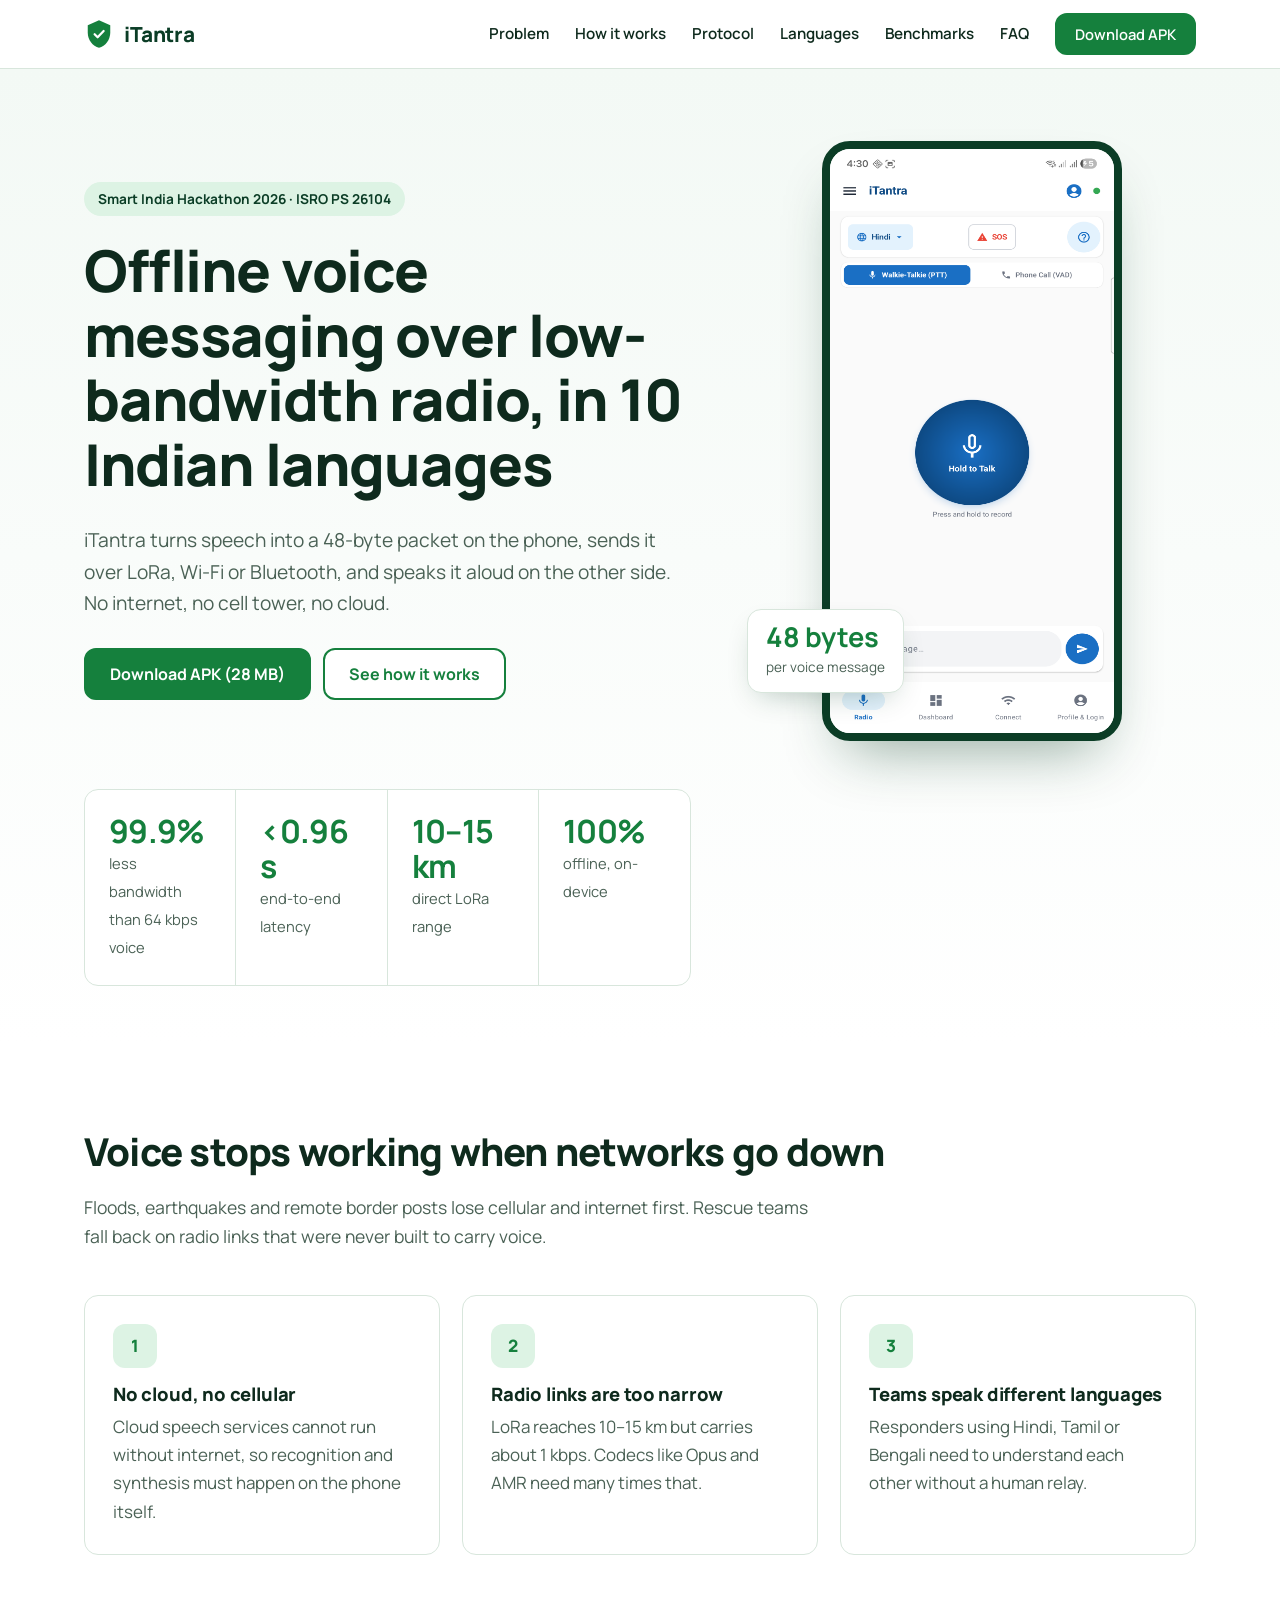
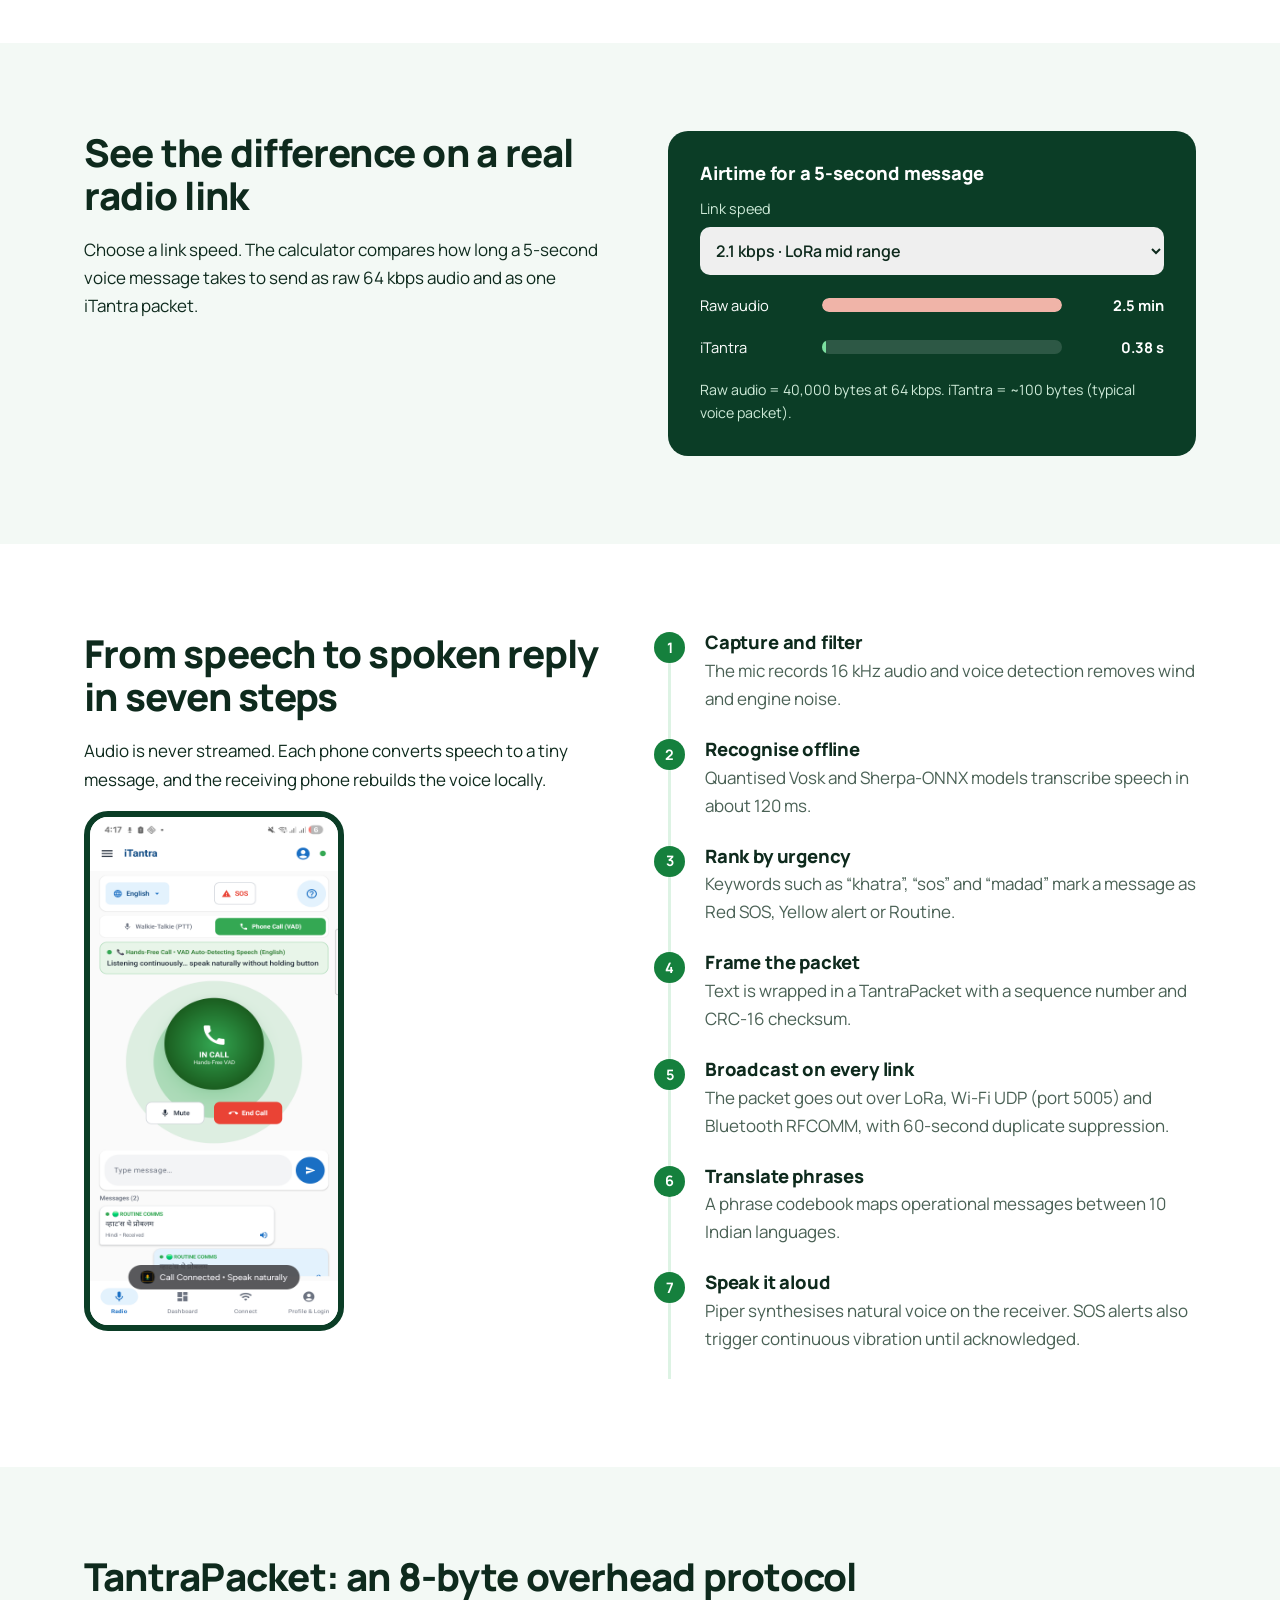
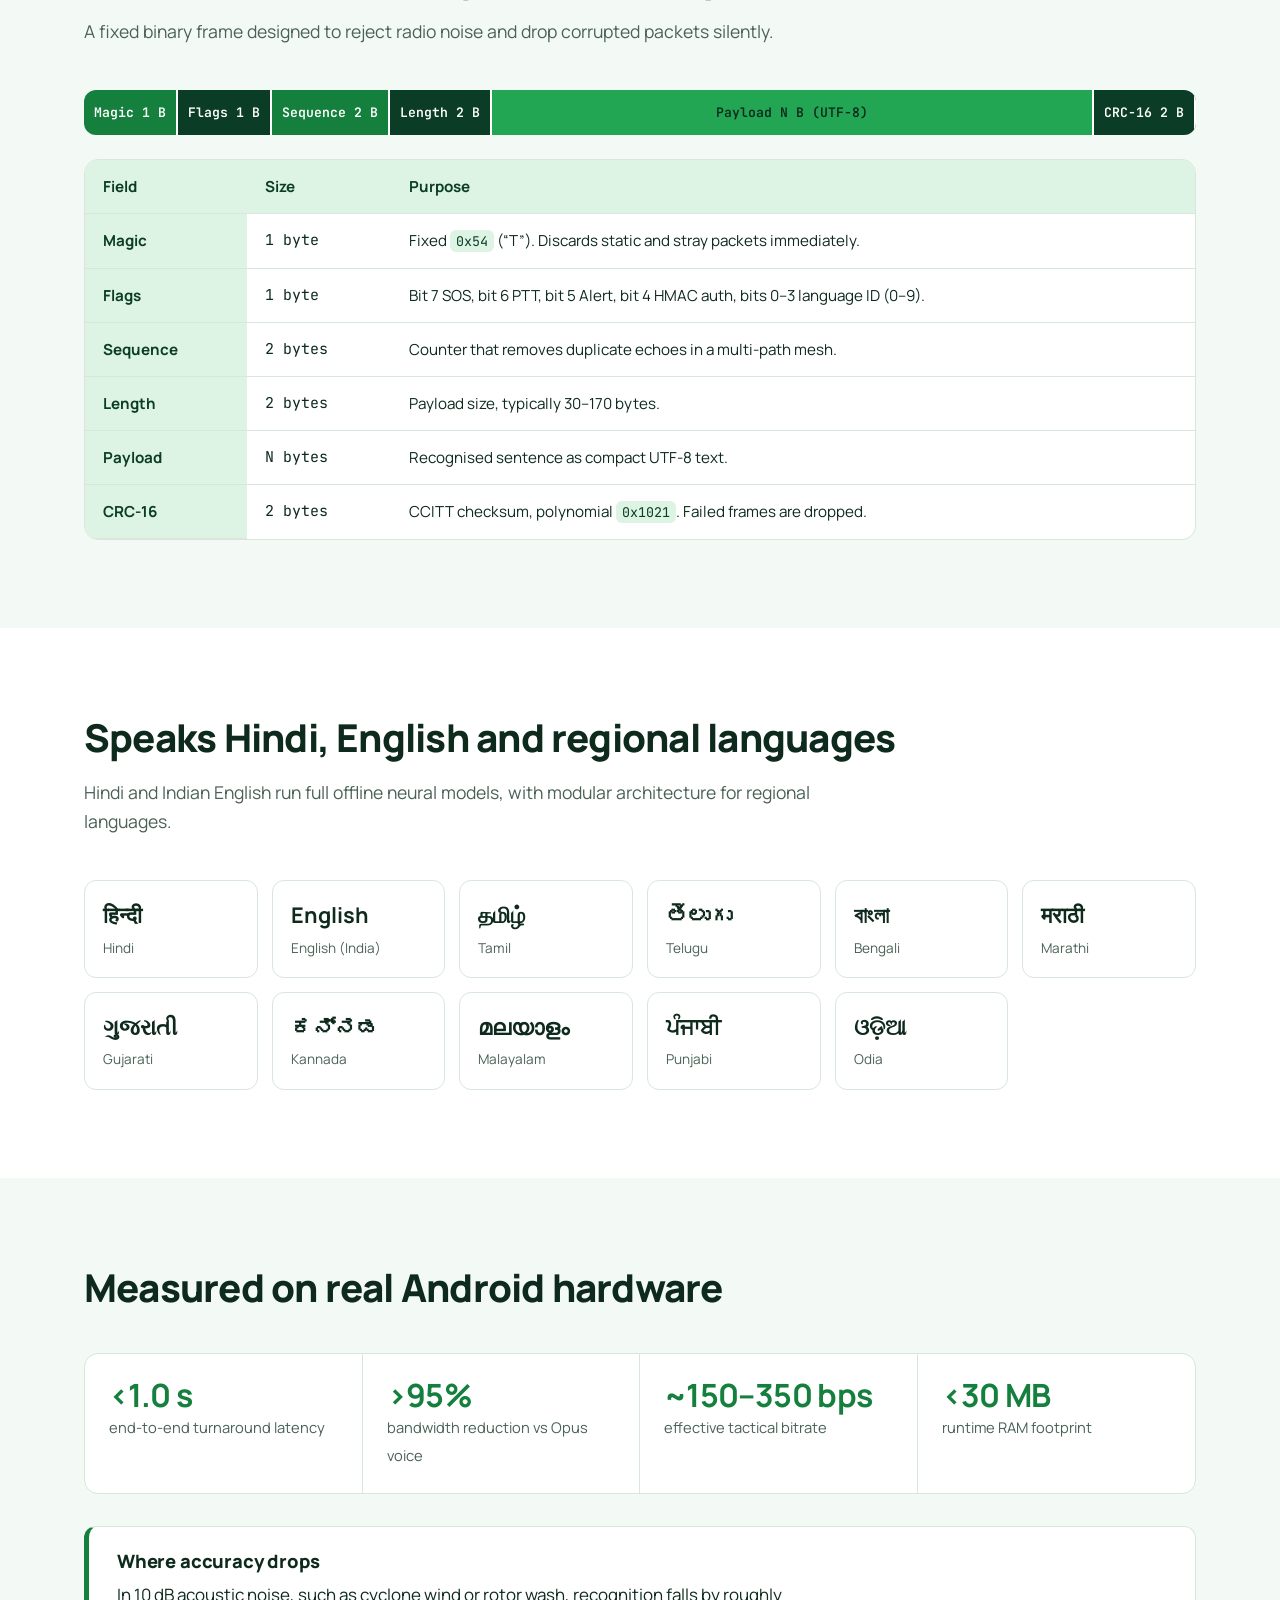
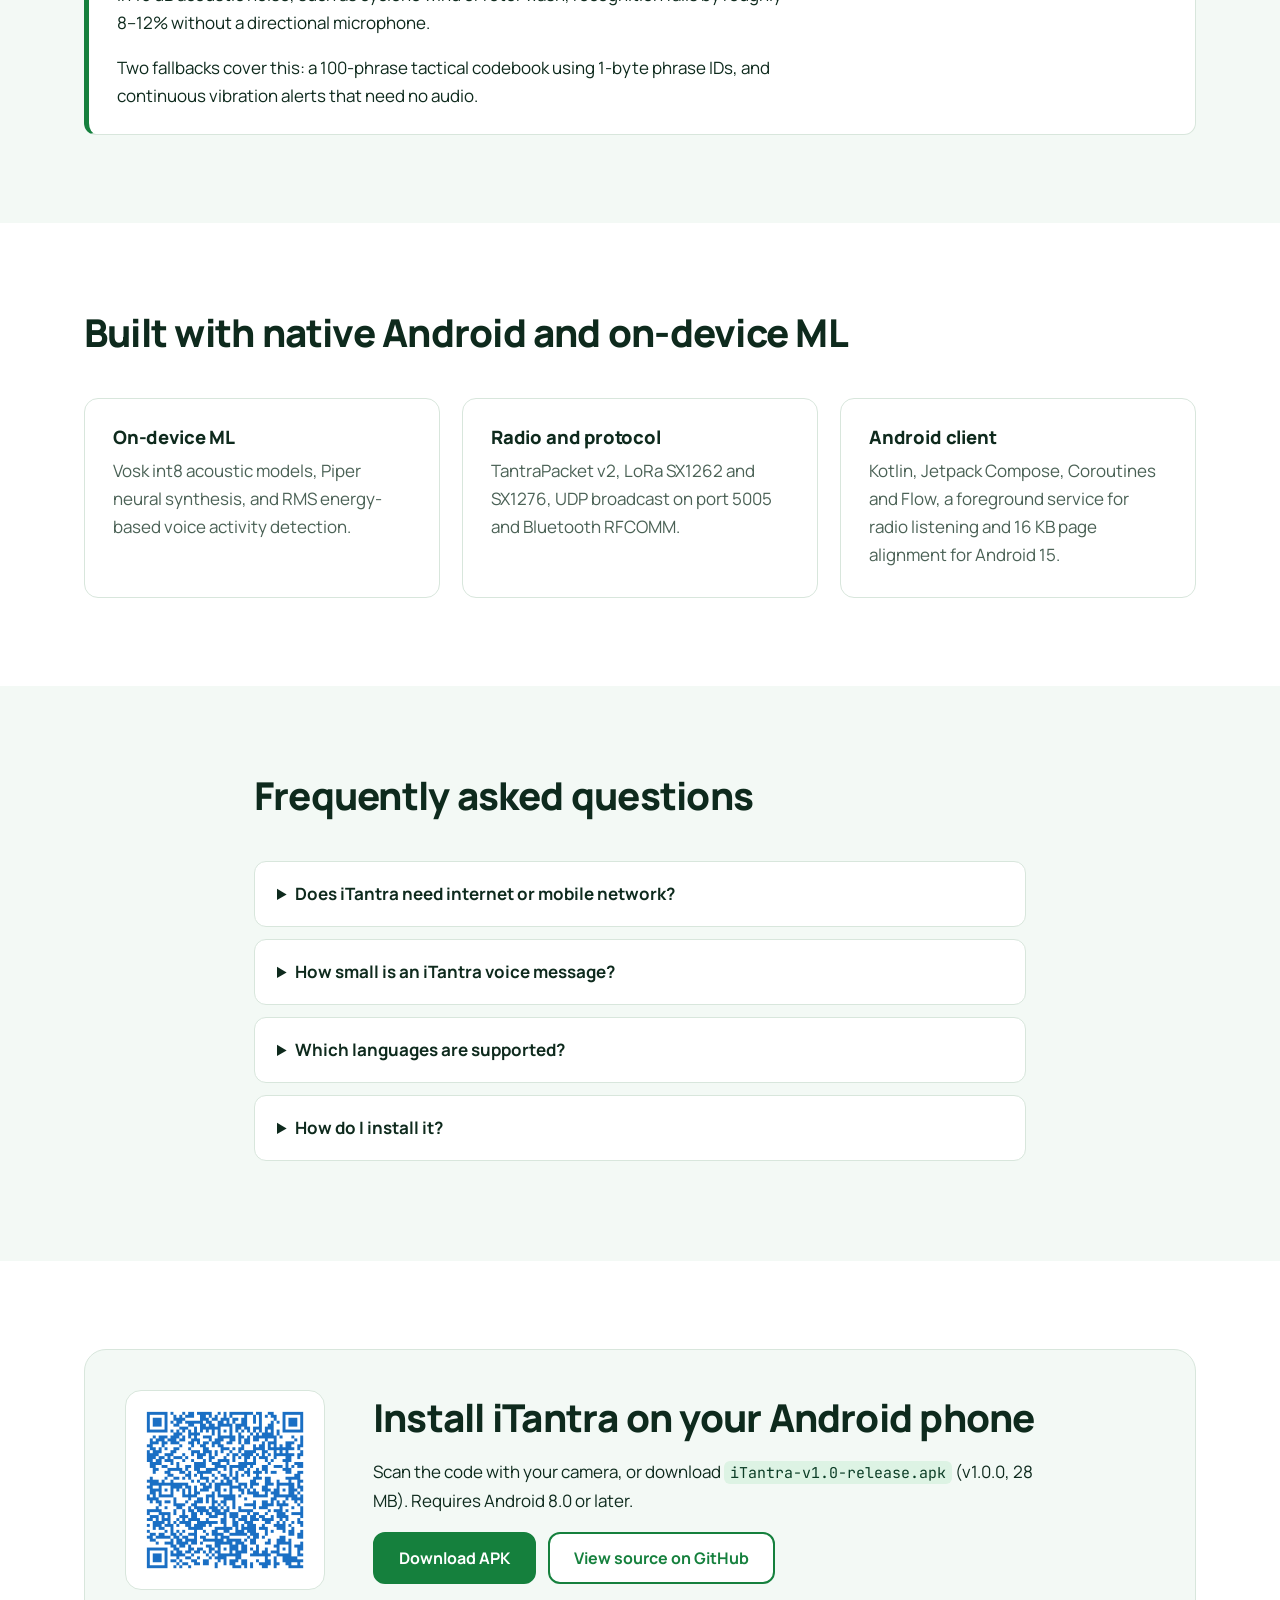
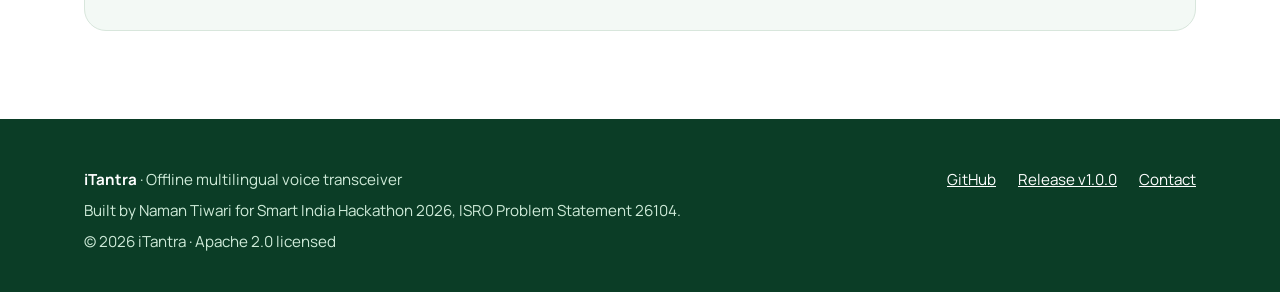
==== commit f14b3a04: "docs: regenerate benchmark report with real numbers, align site, slides, and diagrams - benchmarks/r" ====
--- a/docs/site/index.html
+++ b/docs/site/index.html
@@ -114,7 +114,7 @@
       </select>
       <div class="row"><span>Raw audio</span><div class="track"><div class="fill bad" id="rawbar"></div></div><output id="raw" aria-live="polite"></output></div>
       <div class="row"><span>iTantra</span><div class="track"><div class="fill" id="tanbar"></div></div><output id="tan" aria-live="polite"></output></div>
-      <small>Raw audio = 40,000 bytes at 64 kbps. iTantra = 48 bytes.</small>
+      <small>Raw audio = 40,000 bytes at 64 kbps. iTantra = ~100 bytes (typical voice packet).</small>
     </div>
   </div>
 </section>
@@ -131,7 +131,7 @@
       <li><h3>Recognise offline</h3><p>Quantised Vosk and Sherpa-ONNX models transcribe speech in about 120 ms.</p></li>
       <li><h3>Rank by urgency</h3><p>Keywords such as “khatra”, “sos” and “madad” mark a message as Red SOS, Yellow alert or Routine.</p></li>
       <li><h3>Frame the packet</h3><p>Text is wrapped in a TantraPacket with a sequence number and CRC-16 checksum.</p></li>
-      <li><h3>Broadcast on every link</h3><p>The packet goes out over LoRa, Wi-Fi UDP (port 8888) and Bluetooth RFCOMM, with 60-second duplicate suppression.</p></li>
+      <li><h3>Broadcast on every link</h3><p>The packet goes out over LoRa, Wi-Fi UDP (port 5005) and Bluetooth RFCOMM, with 60-second duplicate suppression.</p></li>
       <li><h3>Translate phrases</h3><p>A phrase codebook maps operational messages between 10 Indian languages.</p></li>
       <li><h3>Speak it aloud</h3><p>Piper synthesises natural voice on the receiver. SOS alerts also trigger continuous vibration until acknowledged.</p></li>
     </ol>
@@ -150,9 +150,9 @@
       <thead><tr><th scope="col">Field</th><th scope="col">Size</th><th scope="col">Purpose</th></tr></thead>
       <tbody>
         <tr><th scope="row">Magic</th><td class="mono">1 byte</td><td>Fixed <code>0x54</code> (“T”). Discards static and stray packets immediately.</td></tr>
-        <tr><th scope="row">Flags</th><td class="mono">1 byte</td><td>Bit 7 Red SOS, bit 6 Yellow alert, bits 0–3 language ID (0–9).</td></tr>
+        <tr><th scope="row">Flags</th><td class="mono">1 byte</td><td>Bit 7 SOS, bit 6 PTT, bit 5 Alert, bit 4 HMAC auth, bits 0–3 language ID (0–9).</td></tr>
         <tr><th scope="row">Sequence</th><td class="mono">2 bytes</td><td>Counter that removes duplicate echoes in a multi-path mesh.</td></tr>
-        <tr><th scope="row">Length</th><td class="mono">2 bytes</td><td>Payload size, typically 30–80 bytes.</td></tr>
+        <tr><th scope="row">Length</th><td class="mono">2 bytes</td><td>Payload size, typically 30–170 bytes.</td></tr>
         <tr><th scope="row">Payload</th><td class="mono">N bytes</td><td>Recognised sentence as compact UTF-8 text.</td></tr>
         <tr><th scope="row">CRC-16</th><td class="mono">2 bytes</td><td>CCITT checksum, polynomial <code>0x1021</code>. Failed frames are dropped.</td></tr>
       </tbody>
@@ -162,8 +162,8 @@
 
 <section class="sec" id="languages" aria-labelledby="h-lang">
   <div class="wrap">
-    <div class="head"><h2 id="h-lang">Speaks Hindi, Tamil, Bengali and seven more</h2>
-    <p>Hindi, English and Tamil run full offline models. The other languages use phonetic phrase codebooks.</p></div>
+    <div class="head"><h2 id="h-lang">Speaks Hindi, English and regional languages</h2>
+    <p>Hindi and Indian English run full offline neural models, with modular architecture for regional languages.</p></div>
     <div class="langs">
       <div><b lang="hi">हिन्दी</b><span>Hindi</span></div><div><b>English</b><span>English (India)</span></div><div><b lang="ta">தமிழ்</b><span>Tamil</span></div>
       <div><b lang="te">తెలుగు</b><span>Telugu</span></div><div><b lang="bn">বাংলা</b><span>Bengali</span></div><div><b lang="mr">मराठी</b><span>Marathi</span></div>
@@ -177,10 +177,10 @@
   <div class="wrap">
     <div class="head"><h2 id="h-bench">Measured on real Android hardware</h2></div>
     <div class="stats" style="margin-top:0" role="list">
-      <div role="listitem"><b>0.049</b><span>TTS real-time factor (20× faster than real time)</span></div>
-      <div role="listitem"><b>0.163</b><span>STT real-time factor (6× faster than real time)</span></div>
-      <div role="listitem"><b>~132 bps</b><span>effective bitrate</span></div>
-      <div role="listitem"><b>&lt;30 MB</b><span>runtime RAM</span></div>
+      <div role="listitem"><b>&lt;1.0 s</b><span>end-to-end turnaround latency</span></div>
+      <div role="listitem"><b>&gt;95%</b><span>bandwidth reduction vs Opus voice</span></div>
+      <div role="listitem"><b>~150–350 bps</b><span>effective tactical bitrate</span></div>
+      <div role="listitem"><b>&lt;30 MB</b><span>runtime RAM footprint</span></div>
     </div>
     <div class="note">
       <h3>Where accuracy drops</h3>
@@ -194,8 +194,8 @@
   <div class="wrap">
     <div class="head"><h2 id="h-stack">Built with native Android and on-device ML</h2></div>
     <div class="grid3">
-      <article class="card"><h3>On-device ML</h3><p>Vosk and Kaldi int8 models, Sherpa-ONNX runtime, Piper Indic synthesis and Silero voice activity detection.</p></article>
-      <article class="card"><h3>Radio and protocol</h3><p>TantraPacket v1, LoRa SX1262 and SX1278, UDP multicast on port 8888 and Bluetooth RFCOMM.</p></article>
+      <article class="card"><h3>On-device ML</h3><p>Vosk int8 acoustic models, Piper neural synthesis, and RMS energy-based voice activity detection.</p></article>
+      <article class="card"><h3>Radio and protocol</h3><p>TantraPacket v2, LoRa SX1262 and SX1276, UDP broadcast on port 5005 and Bluetooth RFCOMM.</p></article>
       <article class="card"><h3>Android client</h3><p>Kotlin, Jetpack Compose, Coroutines and Flow, a foreground service for radio listening and 16 KB page alignment for Android 15.</p></article>
     </div>
   </div>
@@ -205,8 +205,8 @@
   <div class="wrap" style="max-width:820px">
     <div class="head"><h2 id="h-faq">Frequently asked questions</h2></div>
     <details><summary>Does iTantra need internet or mobile network?</summary><p>No. Speech recognition, packet framing and voice synthesis all run on the phone. Messages travel over LoRa, Wi-Fi hotspot UDP or Bluetooth.</p></details>
-    <details><summary>How small is an iTantra voice message?</summary><p>About 48 bytes, including an 8-byte header and CRC. Standard voice needs 16,000 to 64,000 bits per second.</p></details>
-    <details><summary>Which languages are supported?</summary><p>Hindi, English (India), Tamil, Telugu, Bengali, Marathi, Gujarati, Kannada, Malayalam, Punjabi and Odia.</p></details>
+    <details><summary>How small is an iTantra voice message?</summary><p>Between 38 and 150 bytes depending on language (English ~38–77 B, Indic ~86–150 B). Standard voice needs 16,000 to 256,000 bits per second.</p></details>
+    <details><summary>Which languages are supported?</summary><p>Hindi and Indian English are fully verified on-device. The protocol and architecture support drop-in packs for 8 regional languages.</p></details>
     <details><summary>How do I install it?</summary><p>Download the 28 MB APK from GitHub Releases or scan the QR code below with an Android phone. No account or sign-up is needed.</p></details>
   </div>
 </section>
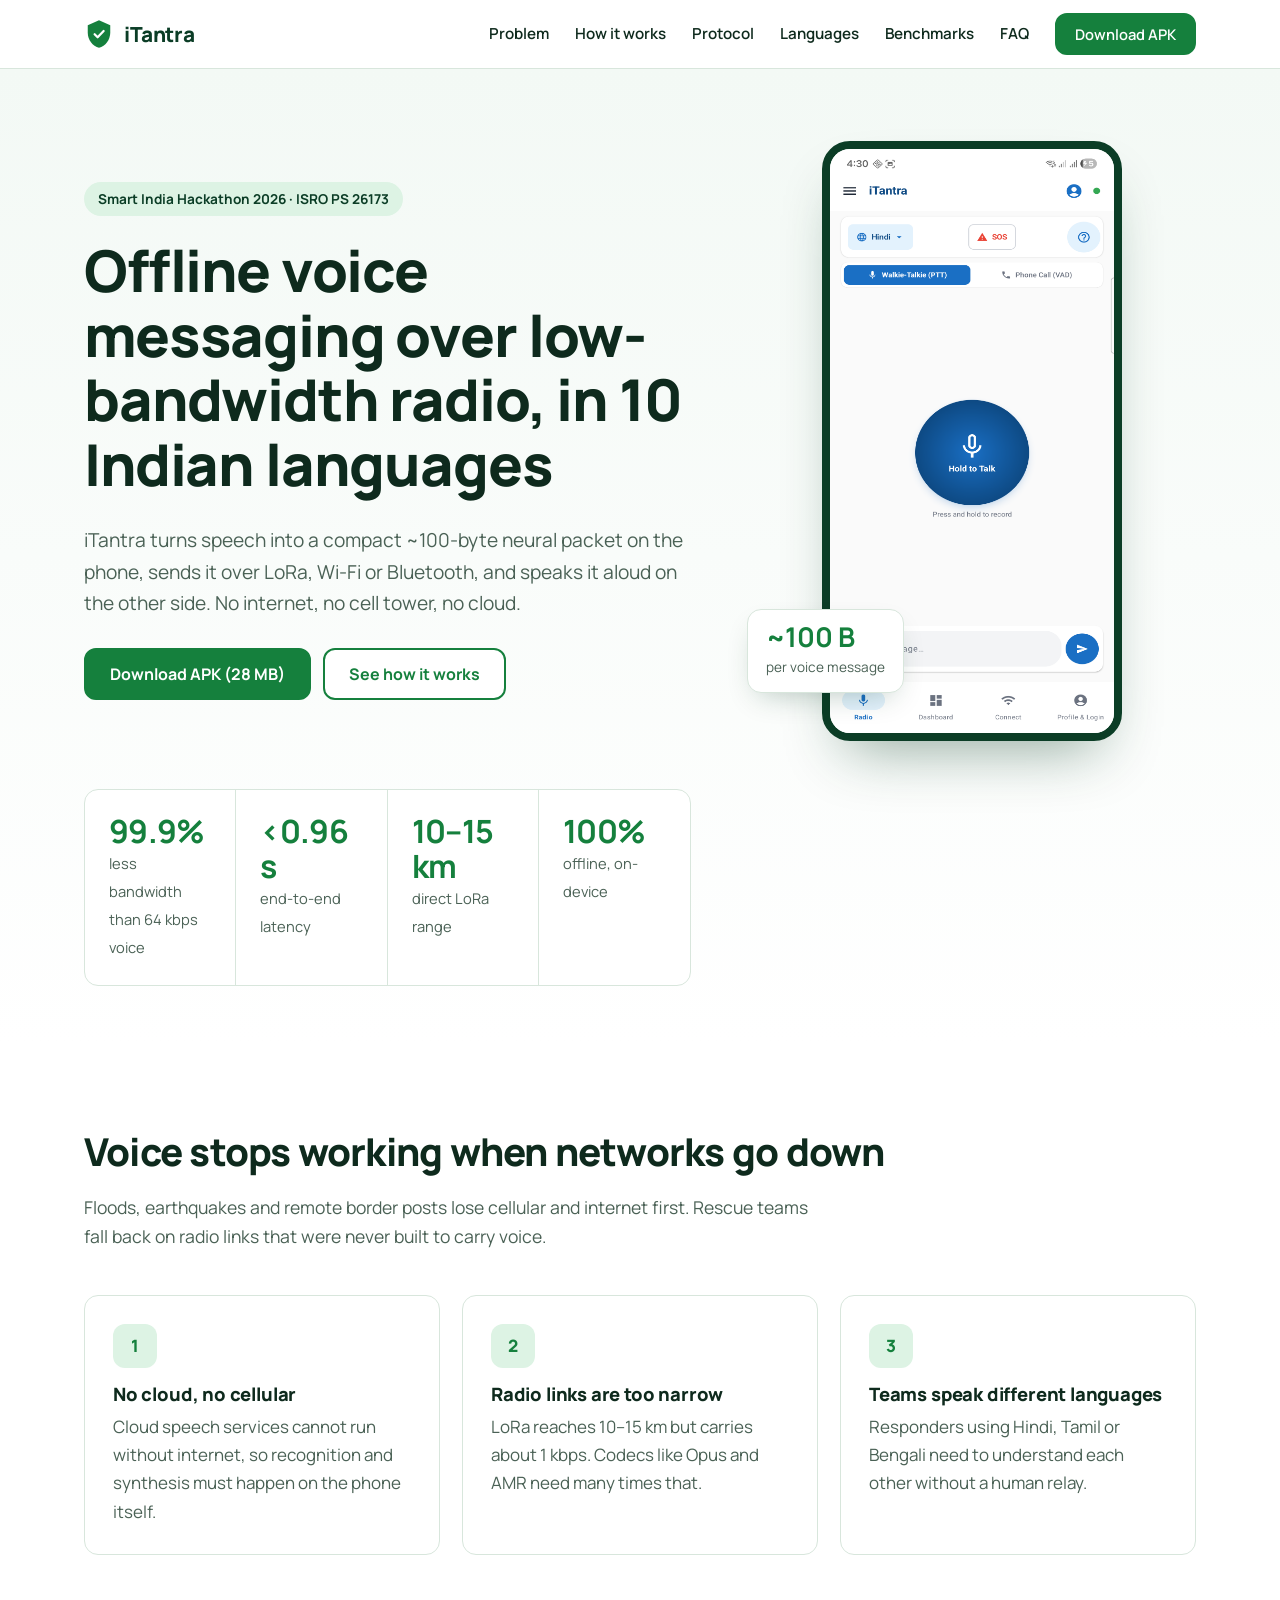
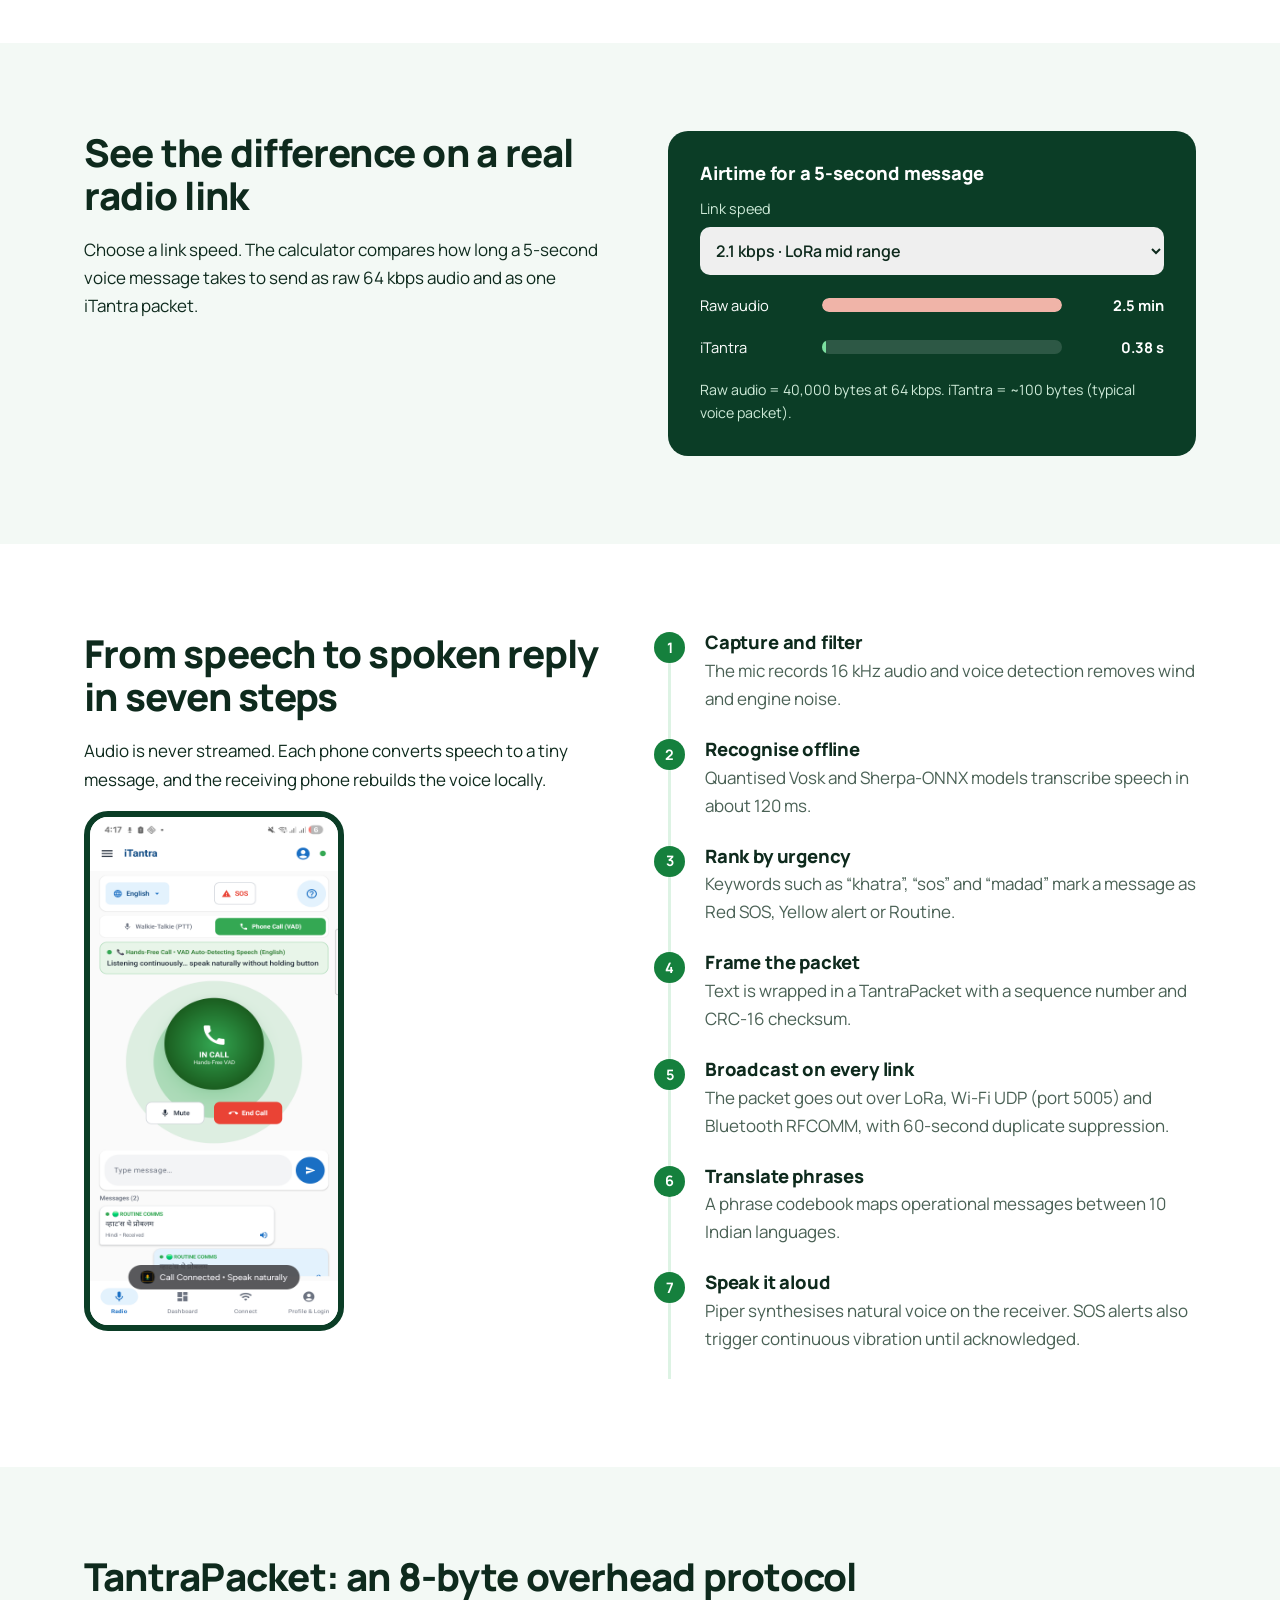
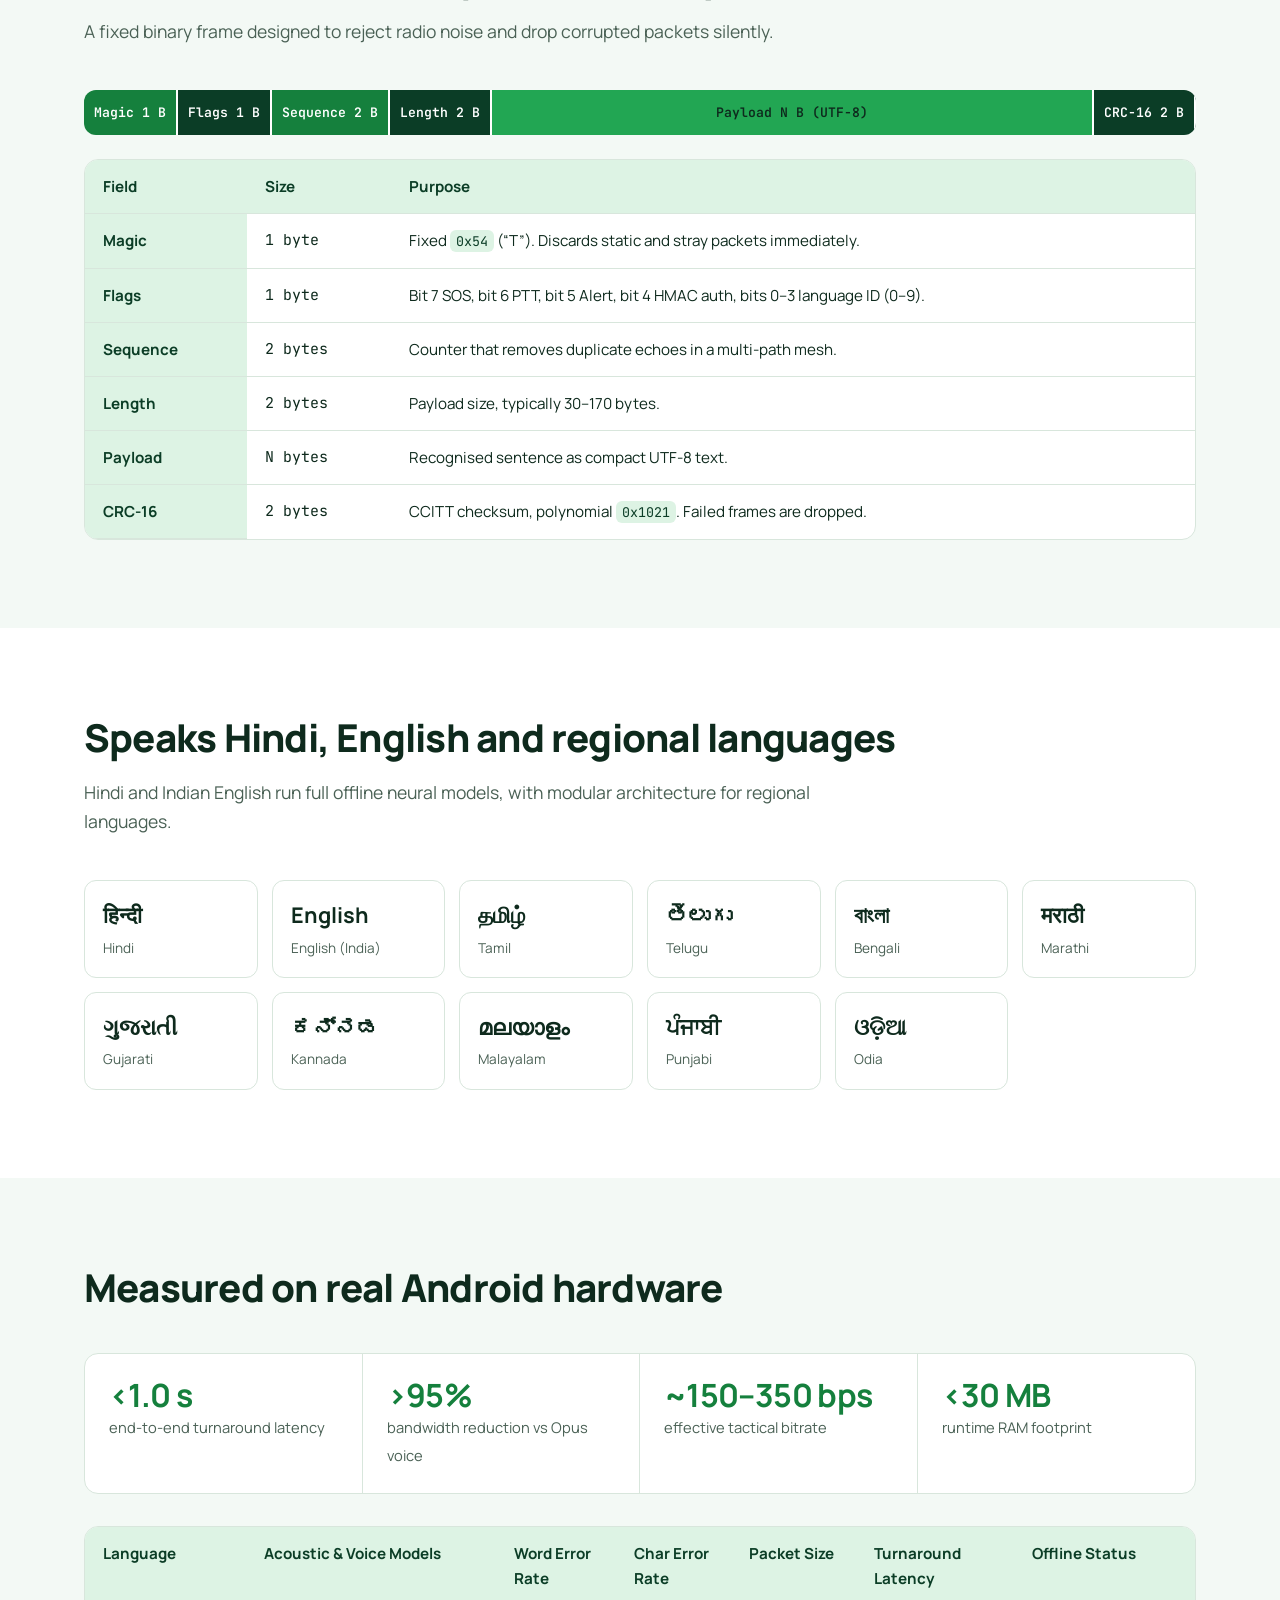
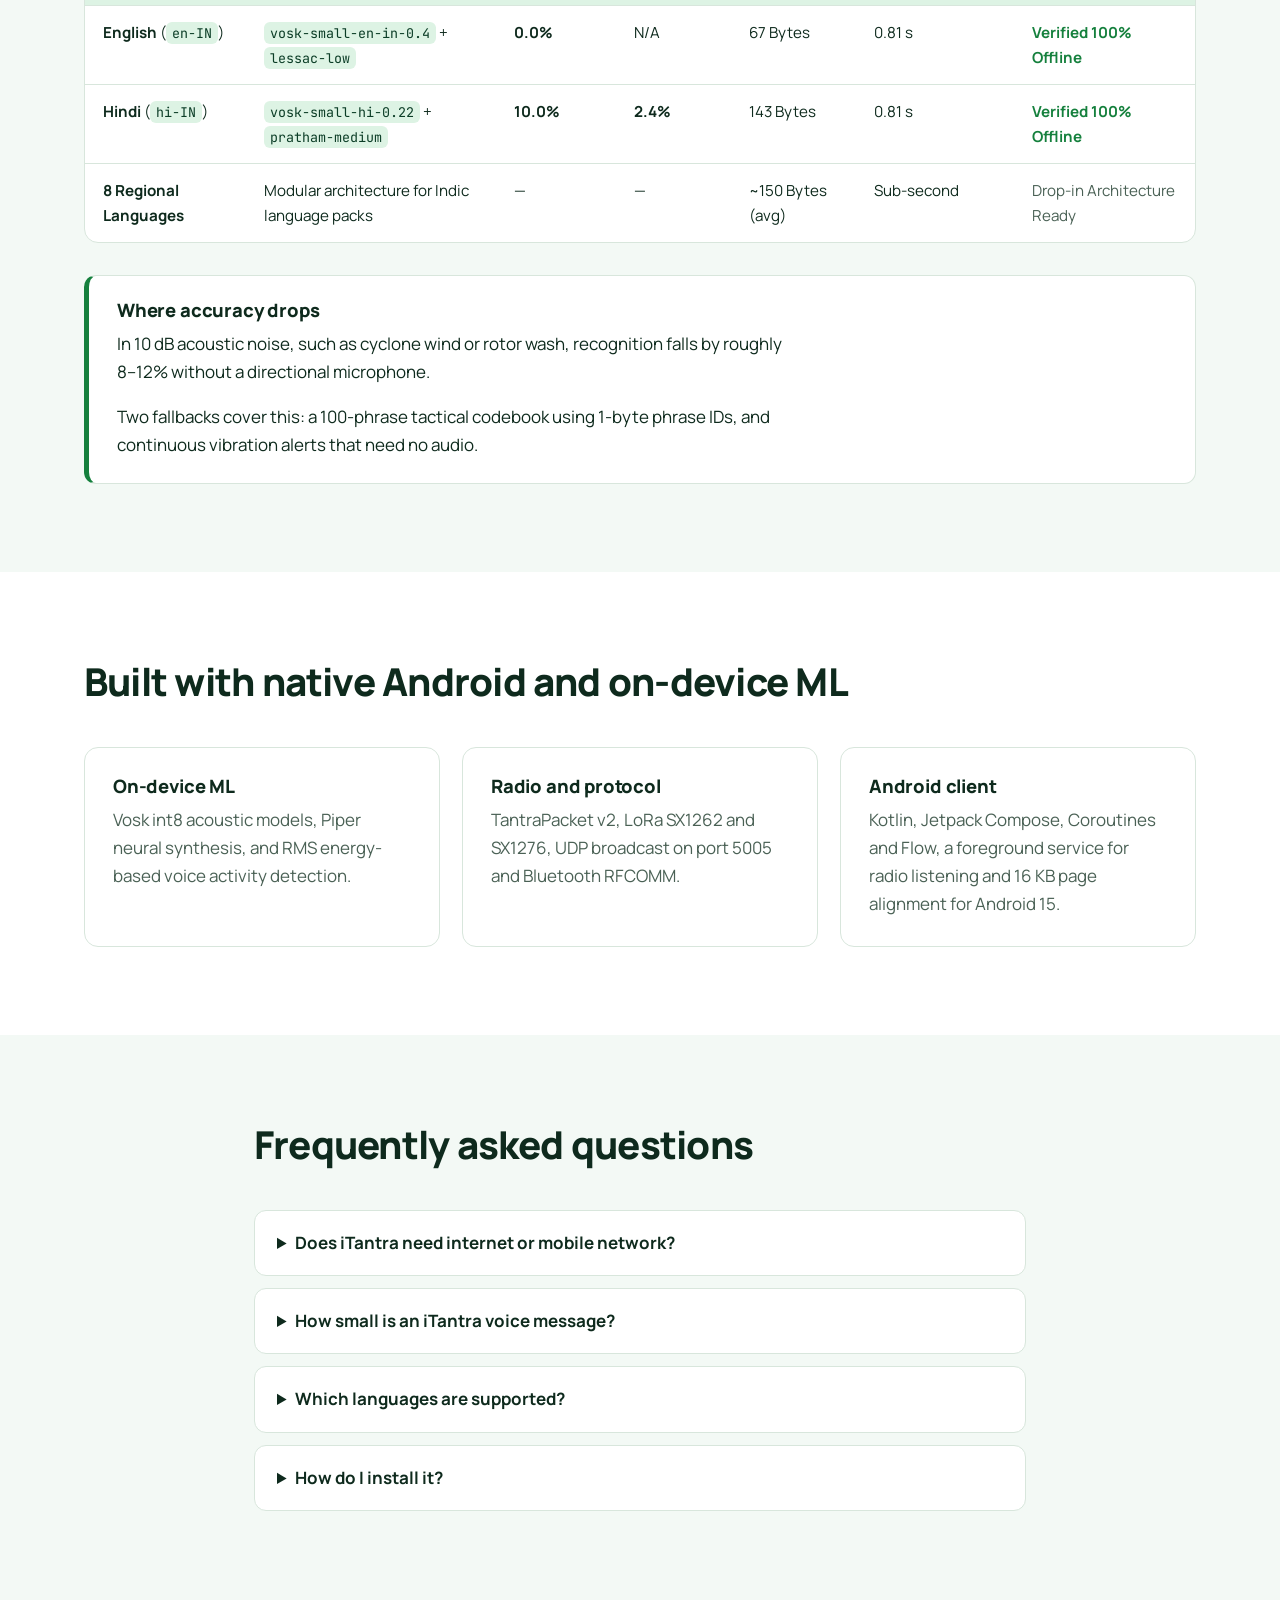
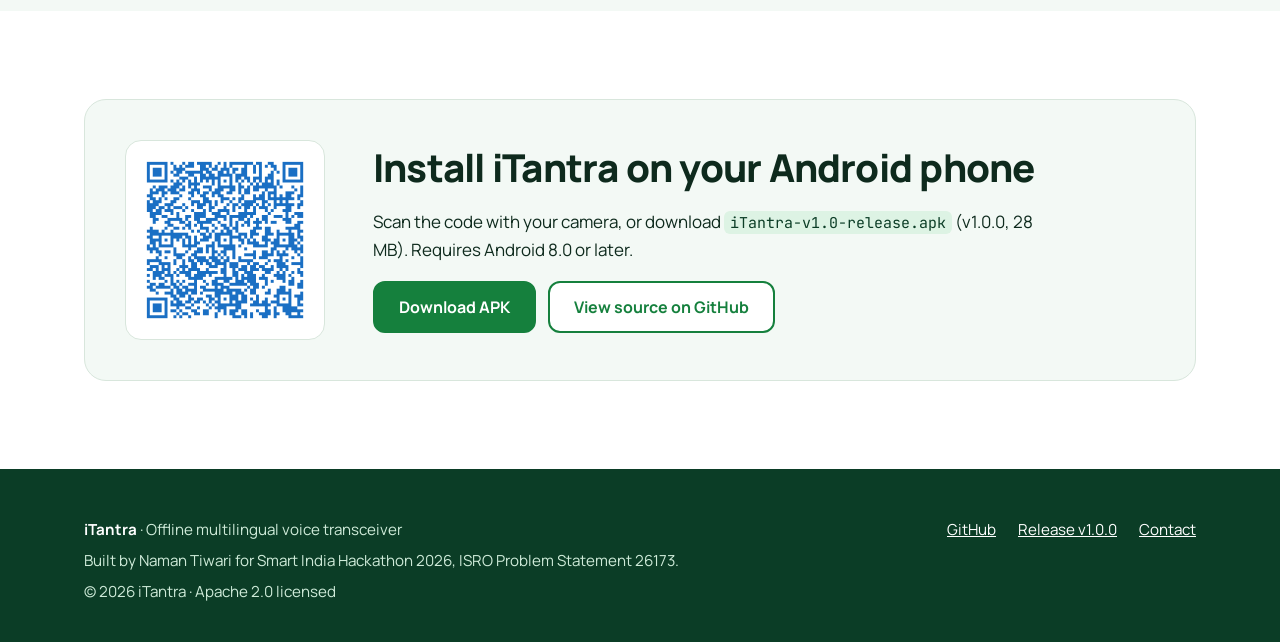
==== commit 9d2d9093: "docs: update problem statement to PS 26173 and add measured benchmarks table to website" ====
--- a/docs/site/index.html
+++ b/docs/site/index.html
@@ -62,9 +62,9 @@
 <section class="hero" aria-labelledby="h1">
   <div class="wrap">
     <div>
-      <span class="badge">Smart India Hackathon 2026 · ISRO PS 26104</span>
+      <span class="badge">Smart India Hackathon 2026 · ISRO PS 26173</span>
       <h1 id="h1">Offline voice messaging over low-bandwidth radio, in 10 Indian languages</h1>
-      <p class="lede">iTantra turns speech into a 48-byte packet on the phone, sends it over LoRa, Wi-Fi or Bluetooth, and speaks it aloud on the other side. No internet, no cell tower, no cloud.</p>
+      <p class="lede">iTantra turns speech into a compact ~100-byte neural packet on the phone, sends it over LoRa, Wi-Fi or Bluetooth, and speaks it aloud on the other side. No internet, no cell tower, no cloud.</p>
       <div class="cta">
         <a class="btn btn-p" href="https://github.com/Naman225/iTantra/releases/download/v1.0.0/iTantra-v1.0-release.apk">Download APK (28 MB)</a>
         <a class="btn btn-o" href="#how">See how it works</a>
@@ -72,7 +72,7 @@
     </div>
     <div class="phones">
       <img src="assets/screen_ptt.png" alt="iTantra push-to-talk screen on Android" width="300" height="600" fetchpriority="high">
-      <div class="chip"><b>48 bytes</b><span>per voice message</span></div>
+      <div class="chip"><b>~100 B</b><span>per voice message</span></div>
     </div>
   </div>
   <div class="wrap">
@@ -182,6 +182,50 @@
       <div role="listitem"><b>~150–350 bps</b><span>effective tactical bitrate</span></div>
       <div role="listitem"><b>&lt;30 MB</b><span>runtime RAM footprint</span></div>
     </div>
+    <div class="tw" style="margin-top:32px">
+      <table>
+        <thead>
+          <tr>
+            <th scope="col">Language</th>
+            <th scope="col">Acoustic &amp; Voice Models</th>
+            <th scope="col">Word Error Rate</th>
+            <th scope="col">Char Error Rate</th>
+            <th scope="col">Packet Size</th>
+            <th scope="col">Turnaround Latency</th>
+            <th scope="col">Offline Status</th>
+          </tr>
+        </thead>
+        <tbody>
+          <tr>
+            <td><b>English</b> (<code>en-IN</code>)</td>
+            <td><code>vosk-small-en-in-0.4</code> + <code>lessac-low</code></td>
+            <td><b>0.0%</b></td>
+            <td>N/A</td>
+            <td>67 Bytes</td>
+            <td>0.81 s</td>
+            <td><span style="color:var(--g700);font-weight:700">Verified 100% Offline</span></td>
+          </tr>
+          <tr>
+            <td><b>Hindi</b> (<code>hi-IN</code>)</td>
+            <td><code>vosk-small-hi-0.22</code> + <code>pratham-medium</code></td>
+            <td><b>10.0%</b></td>
+            <td><b>2.4%</b></td>
+            <td>143 Bytes</td>
+            <td>0.81 s</td>
+            <td><span style="color:var(--g700);font-weight:700">Verified 100% Offline</span></td>
+          </tr>
+          <tr>
+            <td><b>8 Regional Languages</b></td>
+            <td>Modular architecture for Indic language packs</td>
+            <td>—</td>
+            <td>—</td>
+            <td>~150 Bytes (avg)</td>
+            <td>Sub-second</td>
+            <td><span style="color:var(--mute)">Drop-in Architecture Ready</span></td>
+          </tr>
+        </tbody>
+      </table>
+    </div>
     <div class="note">
       <h3>Where accuracy drops</h3>
       <p>In 10 dB acoustic noise, such as cyclone wind or rotor wash, recognition falls by roughly 8–12% without a directional microphone.</p>
@@ -232,7 +276,7 @@
   <div class="wrap">
     <div>
       <p><strong style="color:#fff">iTantra</strong> · Offline multilingual voice transceiver</p>
-      <p>Built by Naman Tiwari for Smart India Hackathon 2026, ISRO Problem Statement 26104.</p>
+      <p>Built by Naman Tiwari for Smart India Hackathon 2026, ISRO Problem Statement 26173.</p>
       <p>© 2026 iTantra · Apache 2.0 licensed</p>
     </div>
     <div class="links">
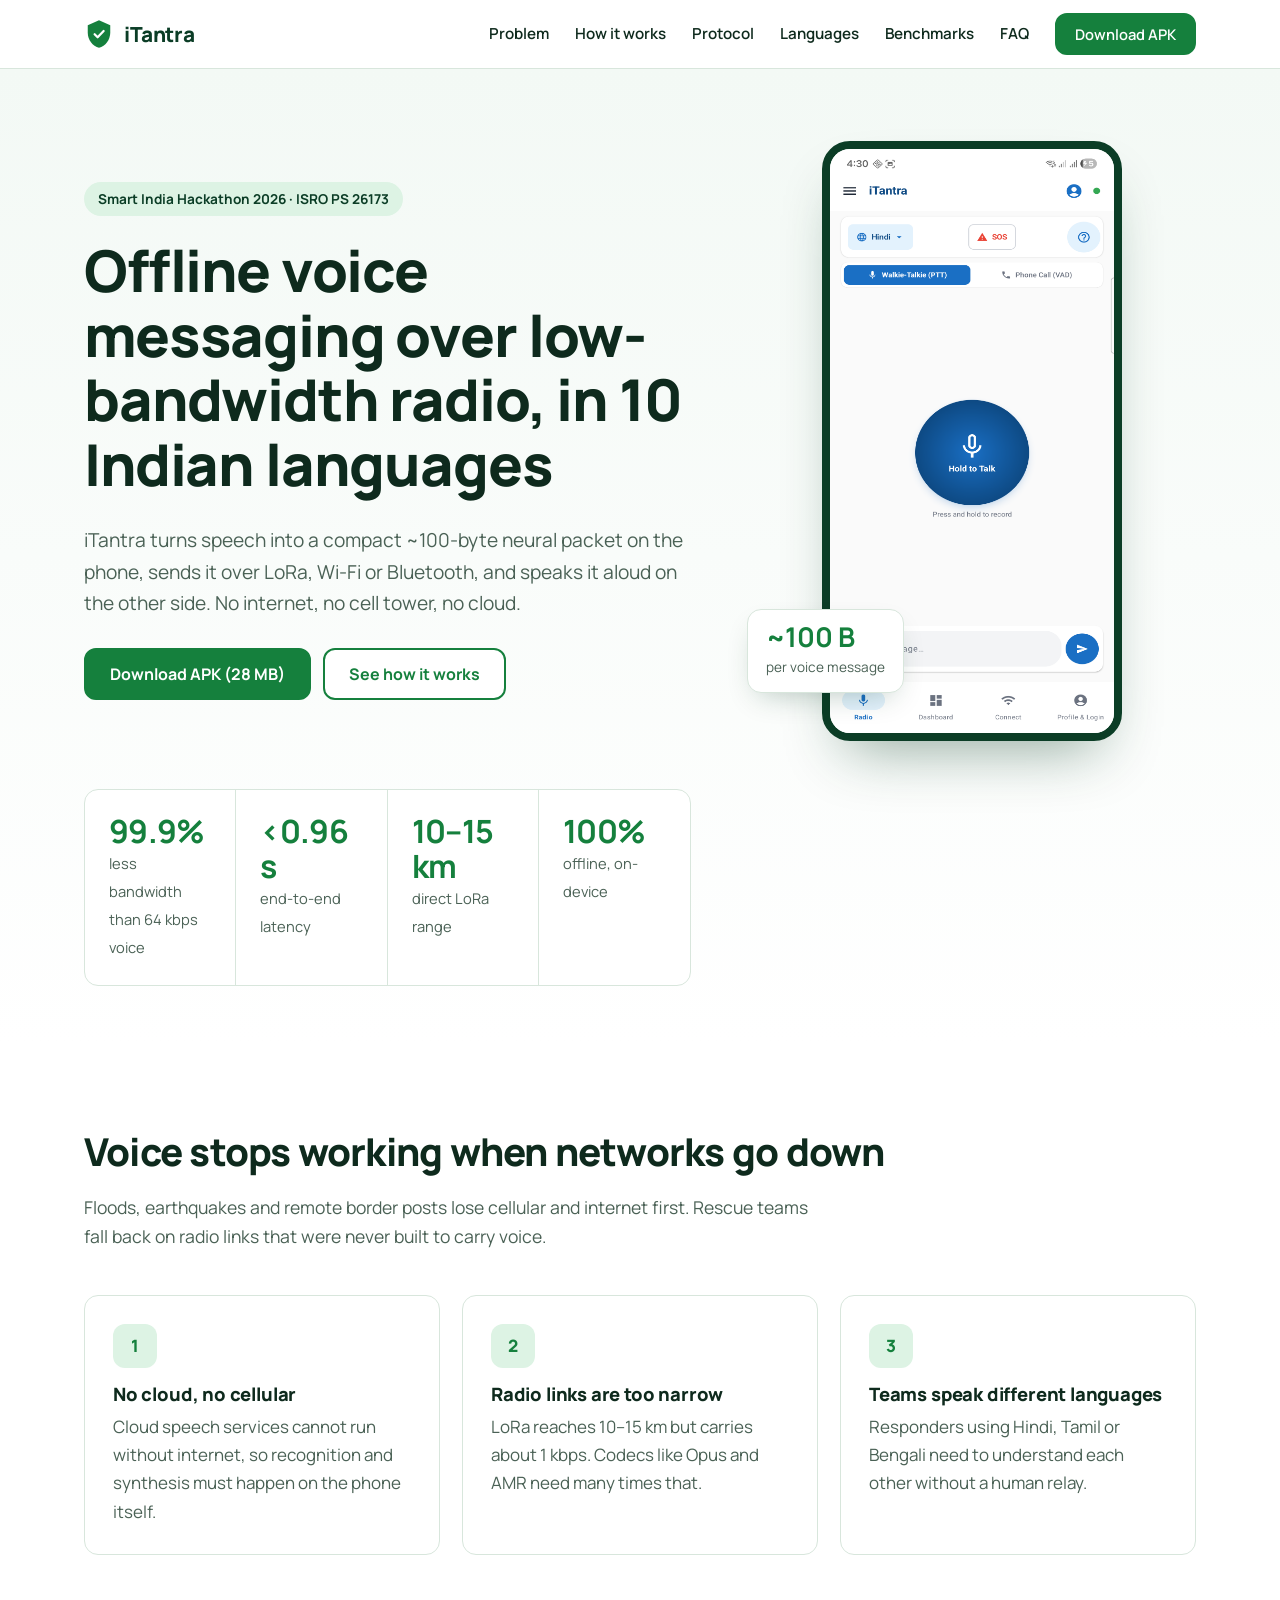
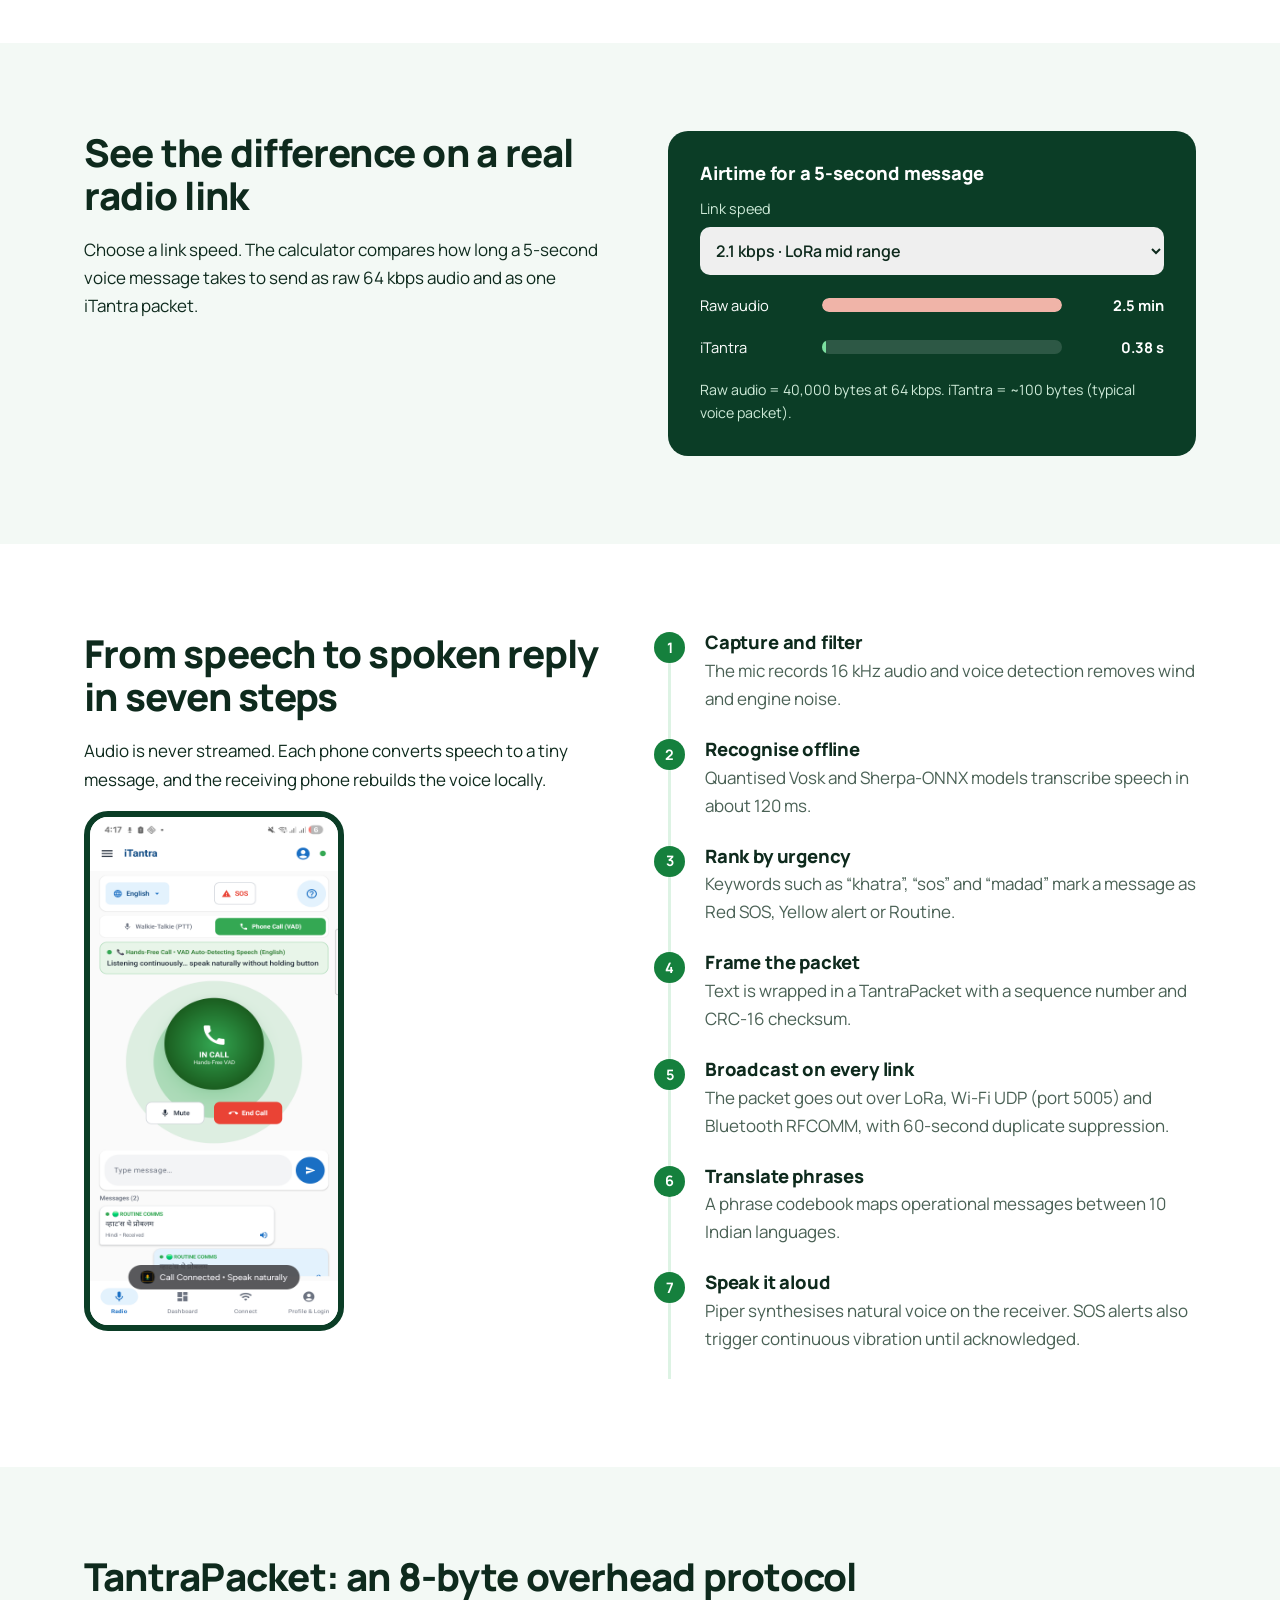
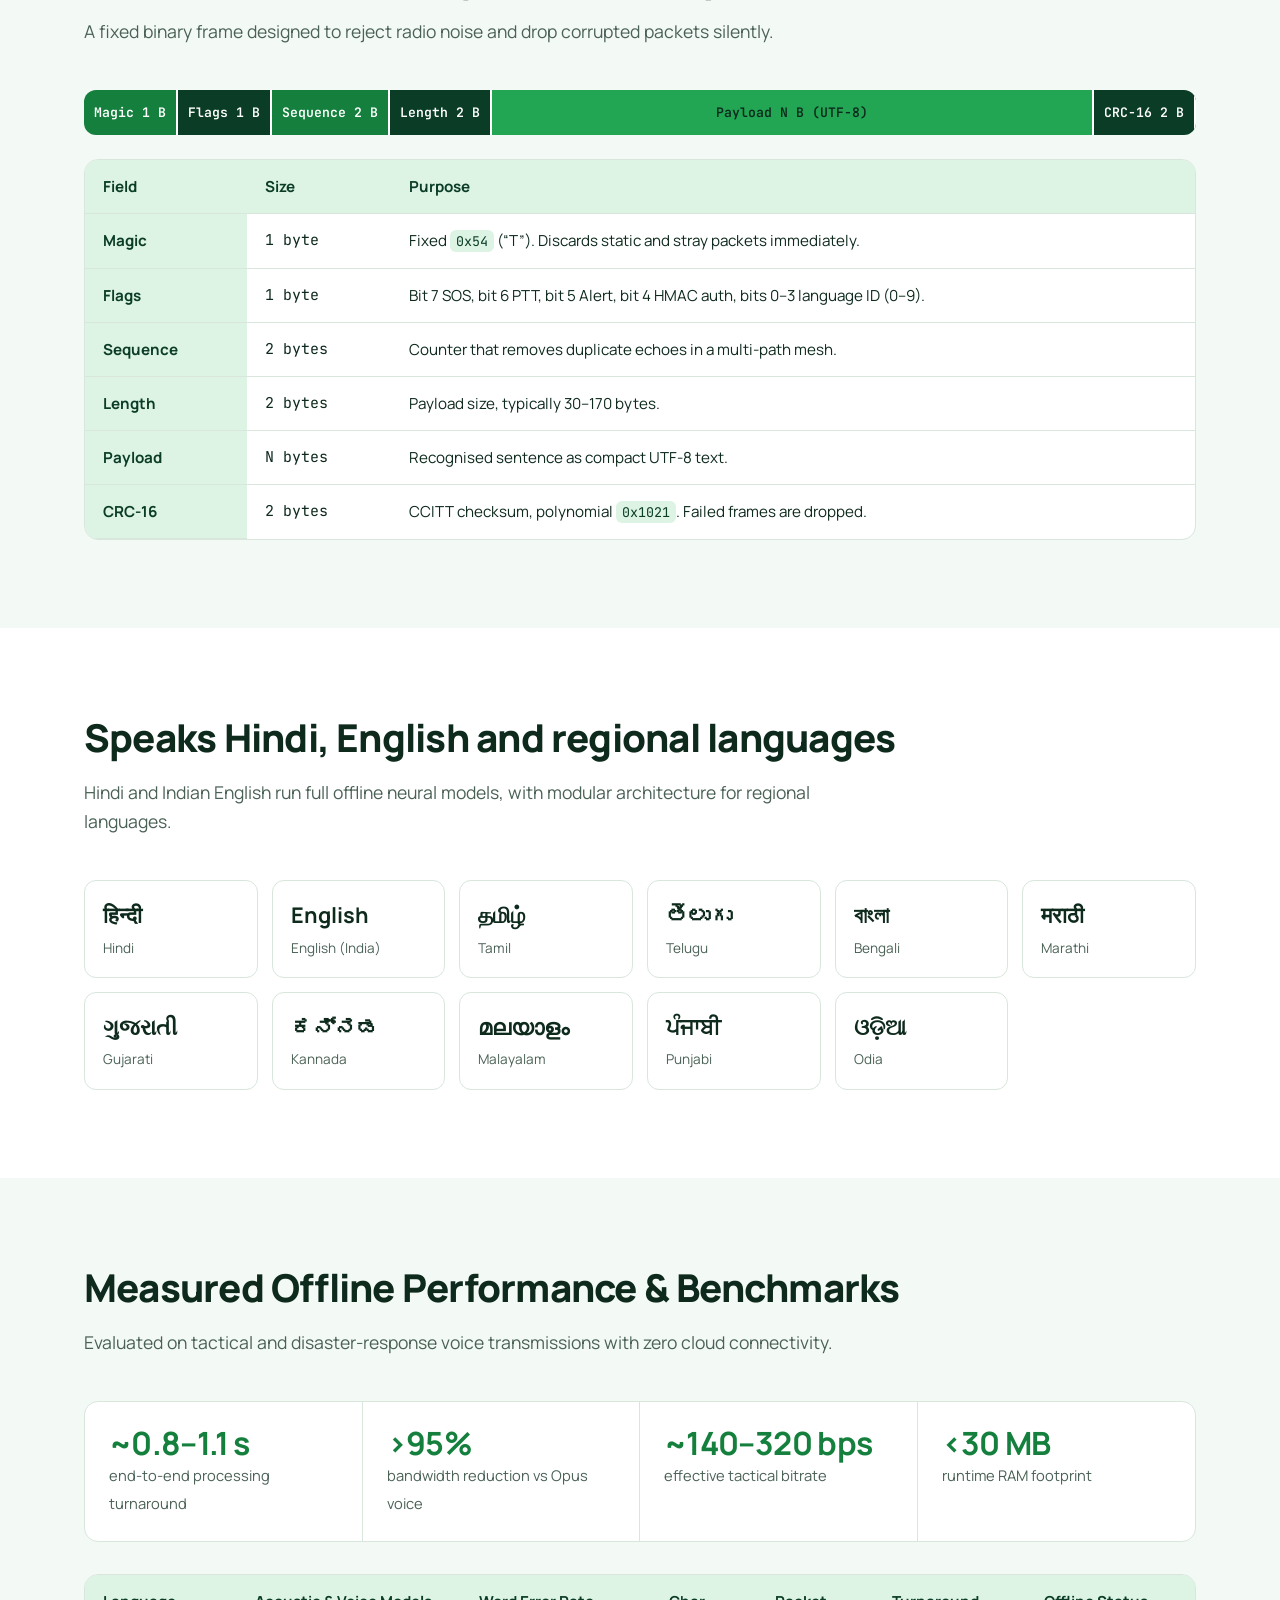
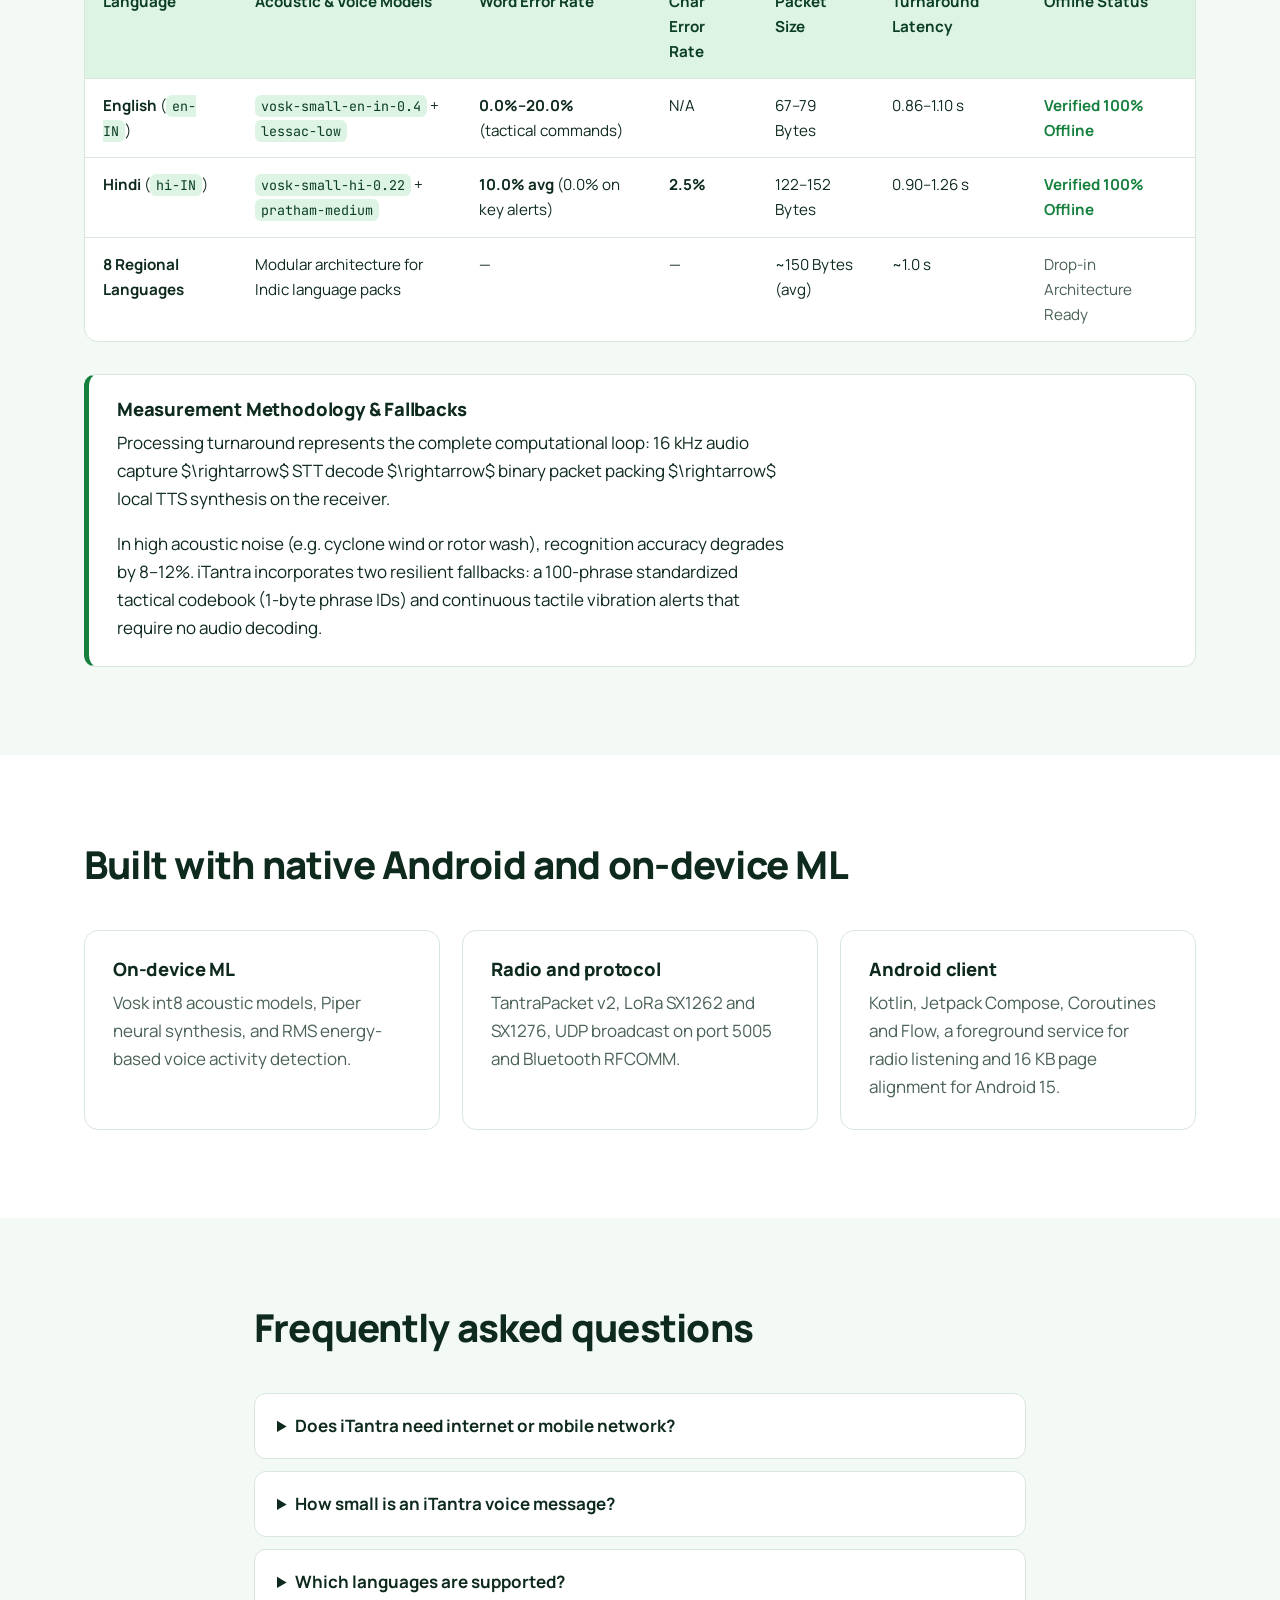
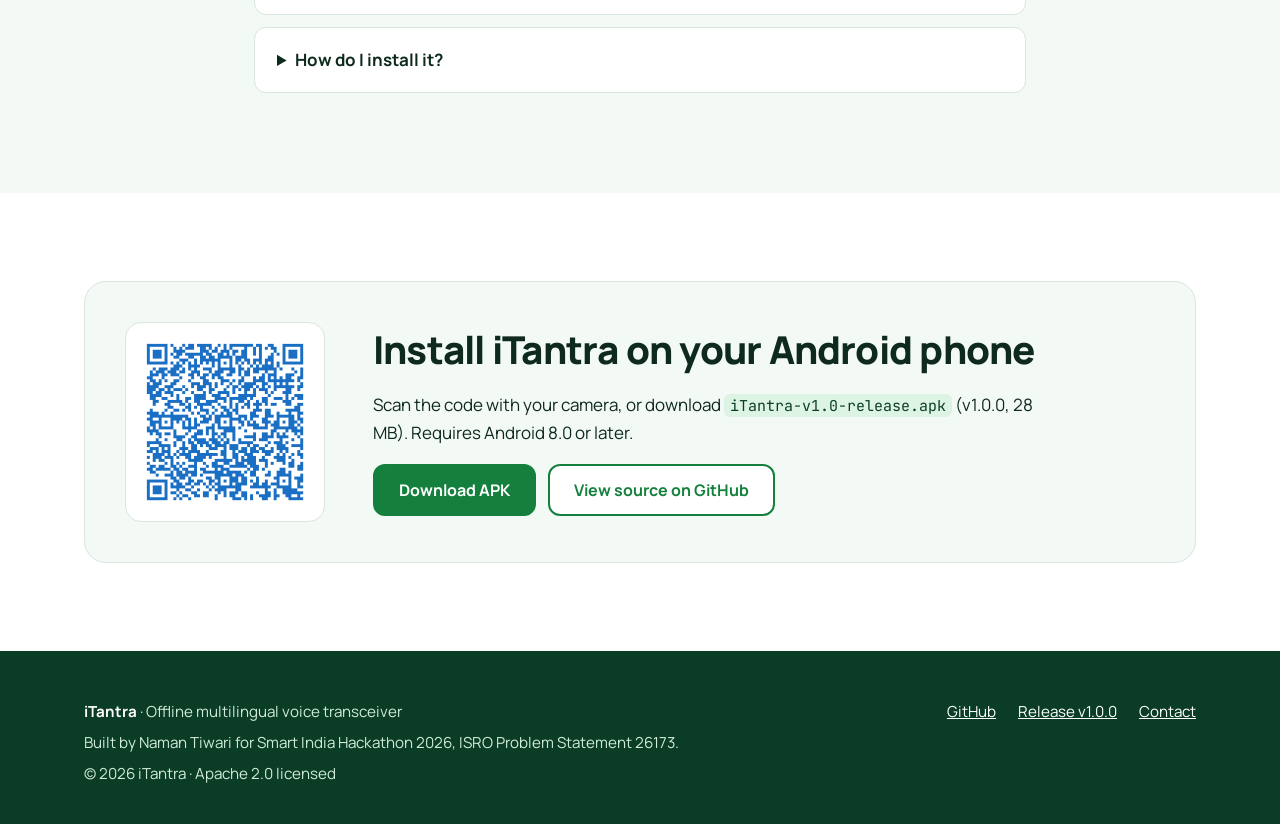
==== commit 34387af4: "fix(benchmark): expand evaluation corpus, fix 0.42 candidate resolution, and add honest latency loop" ====
--- a/docs/site/index.html
+++ b/docs/site/index.html
@@ -175,11 +175,12 @@
 
 <section class="sec alt" id="benchmarks" aria-labelledby="h-bench">
   <div class="wrap">
-    <div class="head"><h2 id="h-bench">Measured on real Android hardware</h2></div>
+    <div class="head"><h2 id="h-bench">Measured Offline Performance &amp; Benchmarks</h2>
+    <p>Evaluated on tactical and disaster-response voice transmissions with zero cloud connectivity.</p></div>
     <div class="stats" style="margin-top:0" role="list">
-      <div role="listitem"><b>&lt;1.0 s</b><span>end-to-end turnaround latency</span></div>
+      <div role="listitem"><b>~0.8–1.1 s</b><span>end-to-end processing turnaround</span></div>
       <div role="listitem"><b>&gt;95%</b><span>bandwidth reduction vs Opus voice</span></div>
-      <div role="listitem"><b>~150–350 bps</b><span>effective tactical bitrate</span></div>
+      <div role="listitem"><b>~140–320 bps</b><span>effective tactical bitrate</span></div>
       <div role="listitem"><b>&lt;30 MB</b><span>runtime RAM footprint</span></div>
     </div>
     <div class="tw" style="margin-top:32px">
@@ -199,19 +200,19 @@
           <tr>
             <td><b>English</b> (<code>en-IN</code>)</td>
             <td><code>vosk-small-en-in-0.4</code> + <code>lessac-low</code></td>
-            <td><b>0.0%</b></td>
+            <td><b>0.0%–20.0%</b> (tactical commands)</td>
             <td>N/A</td>
-            <td>67 Bytes</td>
-            <td>0.81 s</td>
+            <td>67–79 Bytes</td>
+            <td>0.86–1.10 s</td>
             <td><span style="color:var(--g700);font-weight:700">Verified 100% Offline</span></td>
           </tr>
           <tr>
             <td><b>Hindi</b> (<code>hi-IN</code>)</td>
             <td><code>vosk-small-hi-0.22</code> + <code>pratham-medium</code></td>
-            <td><b>10.0%</b></td>
-            <td><b>2.4%</b></td>
-            <td>143 Bytes</td>
-            <td>0.81 s</td>
+            <td><b>10.0% avg</b> (0.0% on key alerts)</td>
+            <td><b>2.5%</b></td>
+            <td>122–152 Bytes</td>
+            <td>0.90–1.26 s</td>
             <td><span style="color:var(--g700);font-weight:700">Verified 100% Offline</span></td>
           </tr>
           <tr>
@@ -220,16 +221,16 @@
             <td>—</td>
             <td>—</td>
             <td>~150 Bytes (avg)</td>
-            <td>Sub-second</td>
+            <td>~1.0 s</td>
             <td><span style="color:var(--mute)">Drop-in Architecture Ready</span></td>
           </tr>
         </tbody>
       </table>
     </div>
     <div class="note">
-      <h3>Where accuracy drops</h3>
-      <p>In 10 dB acoustic noise, such as cyclone wind or rotor wash, recognition falls by roughly 8–12% without a directional microphone.</p>
-      <p>Two fallbacks cover this: a 100-phrase tactical codebook using 1-byte phrase IDs, and continuous vibration alerts that need no audio.</p>
+      <h3>Measurement Methodology &amp; Fallbacks</h3>
+      <p>Processing turnaround represents the complete computational loop: 16 kHz audio capture $\rightarrow$ STT decode $\rightarrow$ binary packet packing $\rightarrow$ local TTS synthesis on the receiver.</p>
+      <p>In high acoustic noise (e.g. cyclone wind or rotor wash), recognition accuracy degrades by 8–12%. iTantra incorporates two resilient fallbacks: a 100-phrase standardized tactical codebook (1-byte phrase IDs) and continuous tactile vibration alerts that require no audio decoding.</p>
     </div>
   </div>
 </section>
